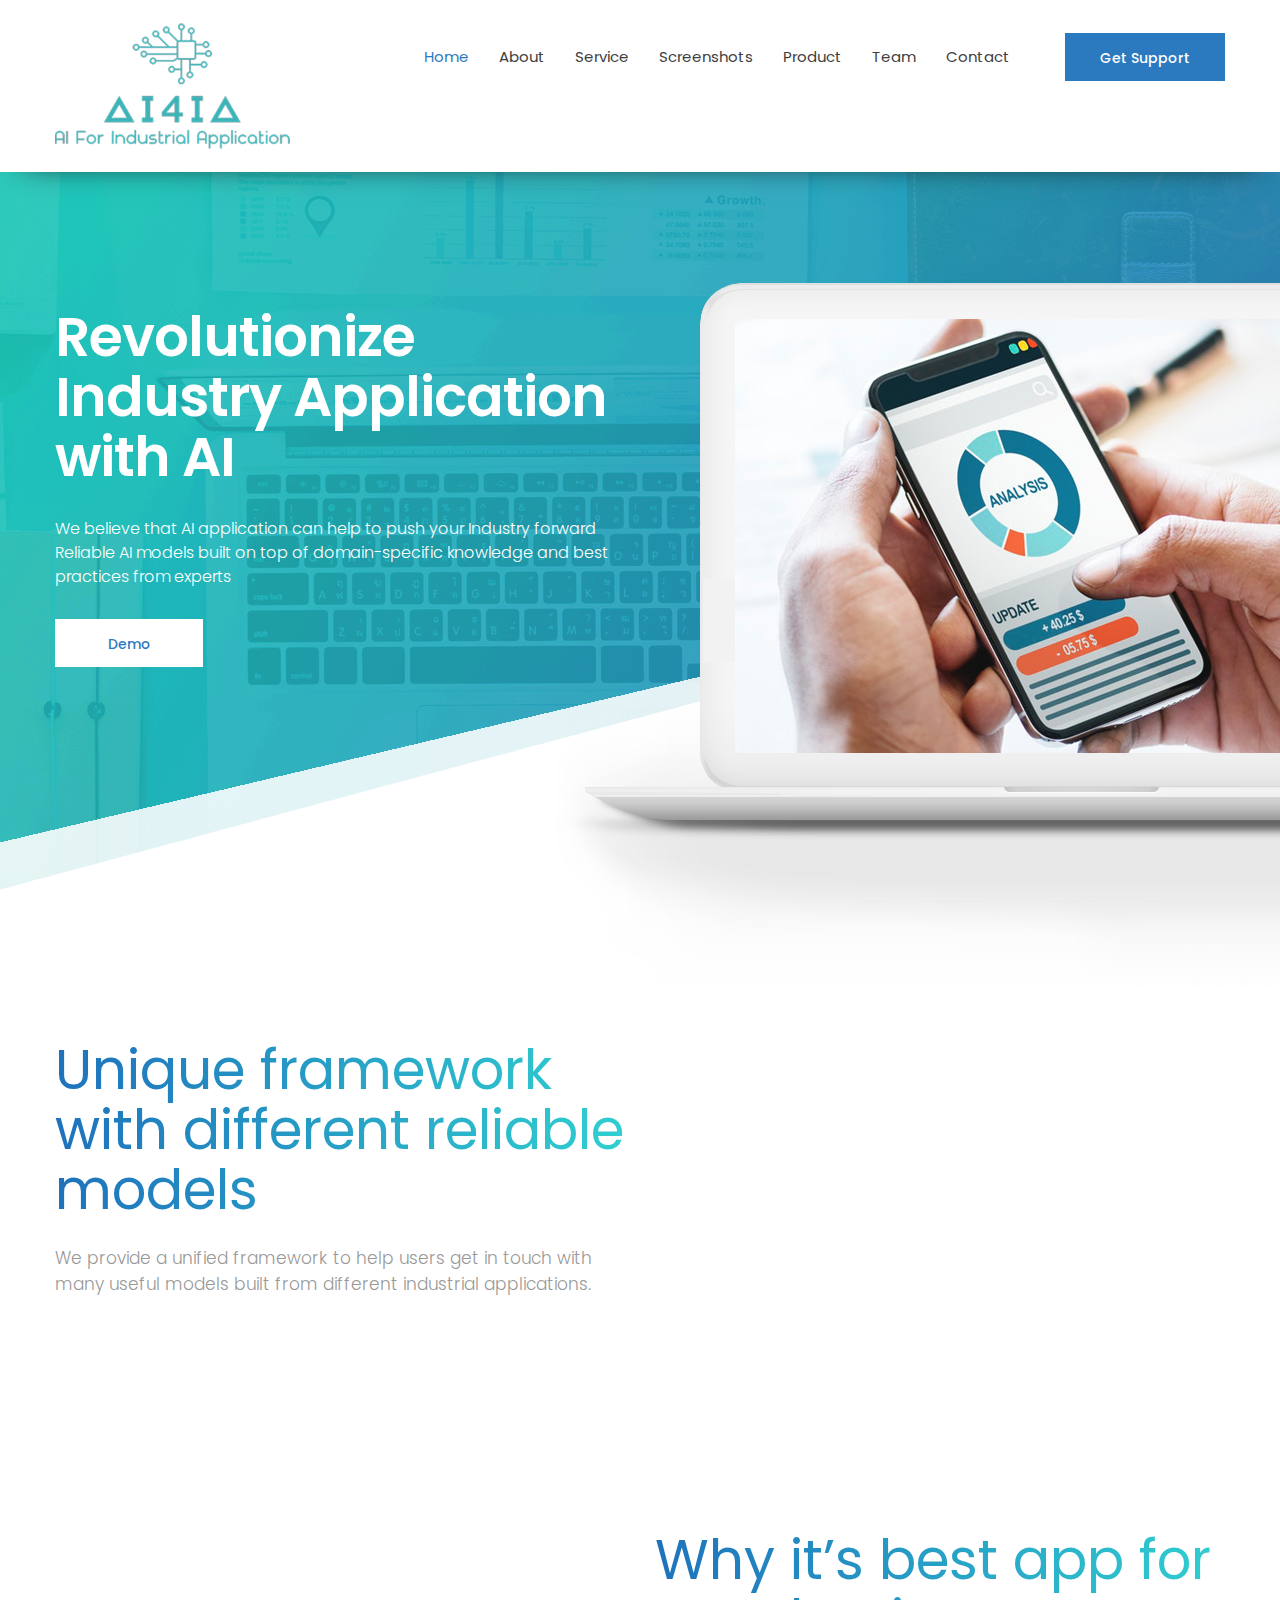
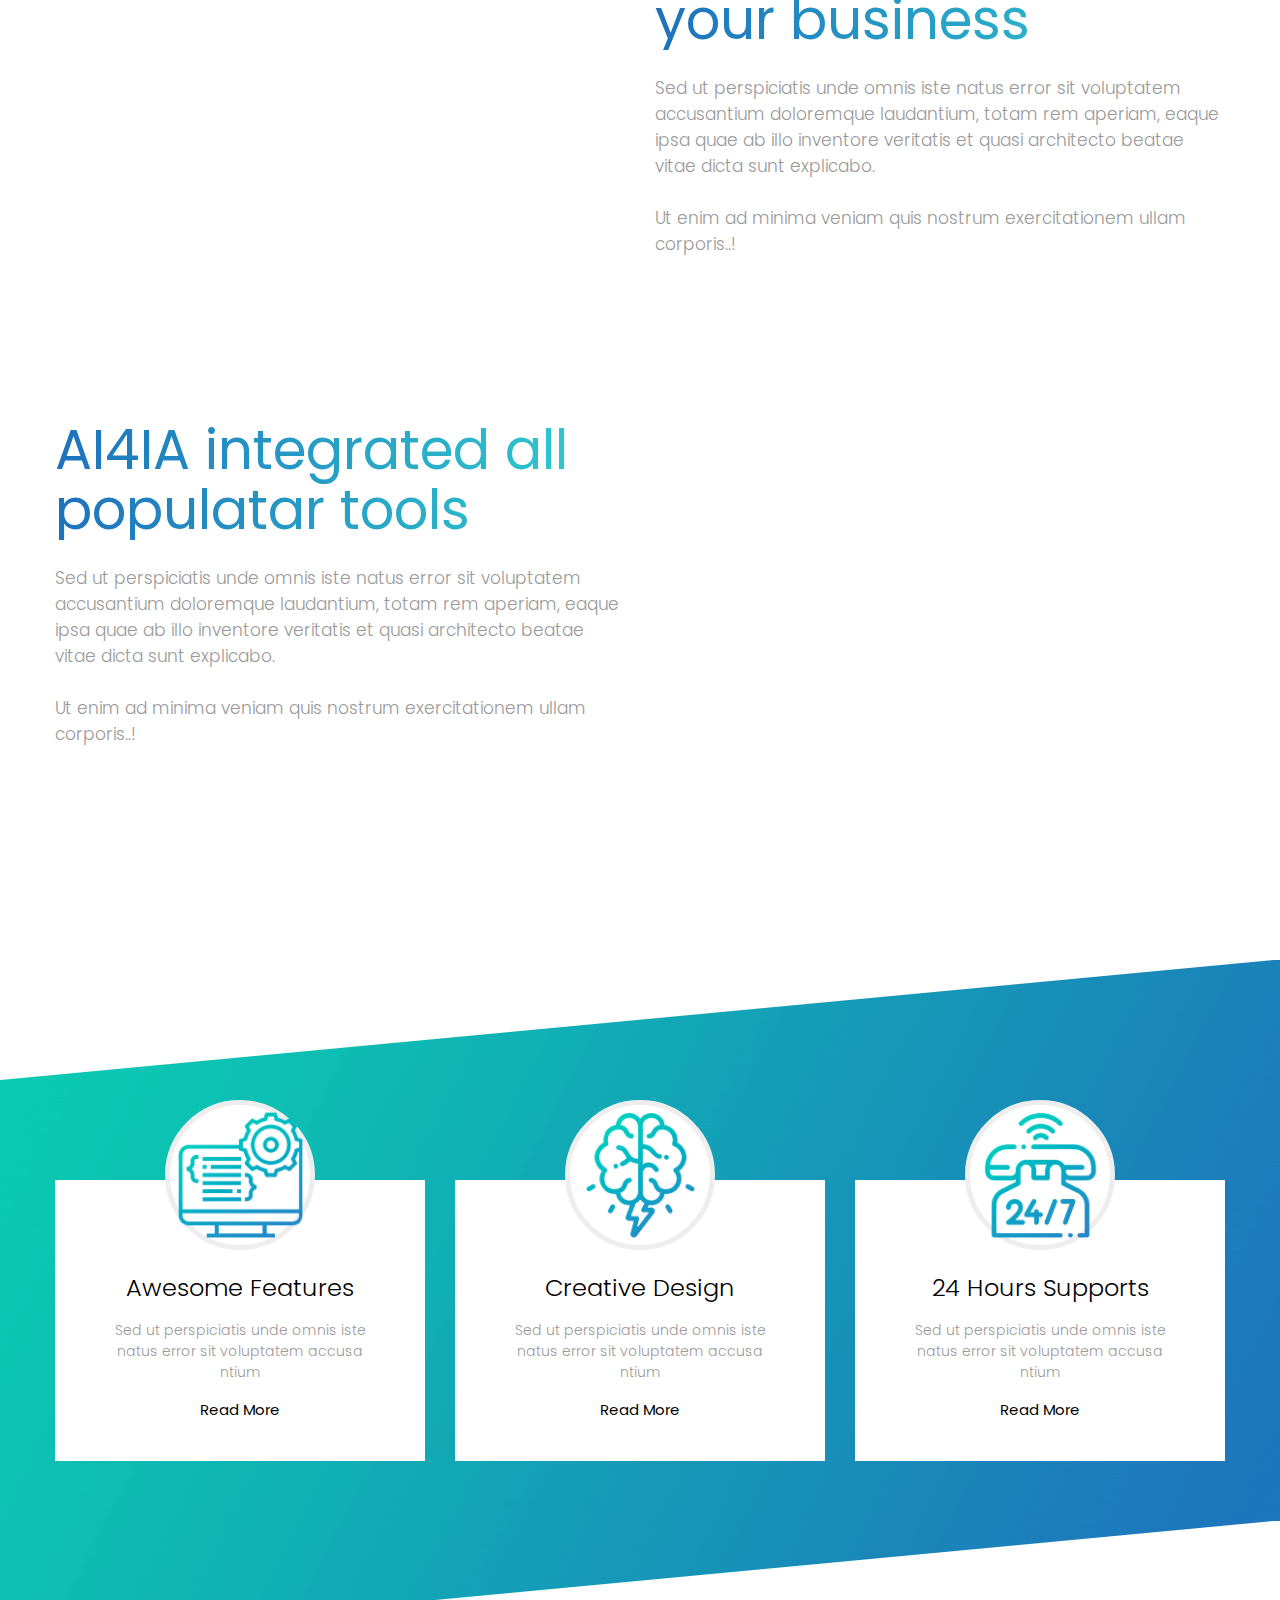
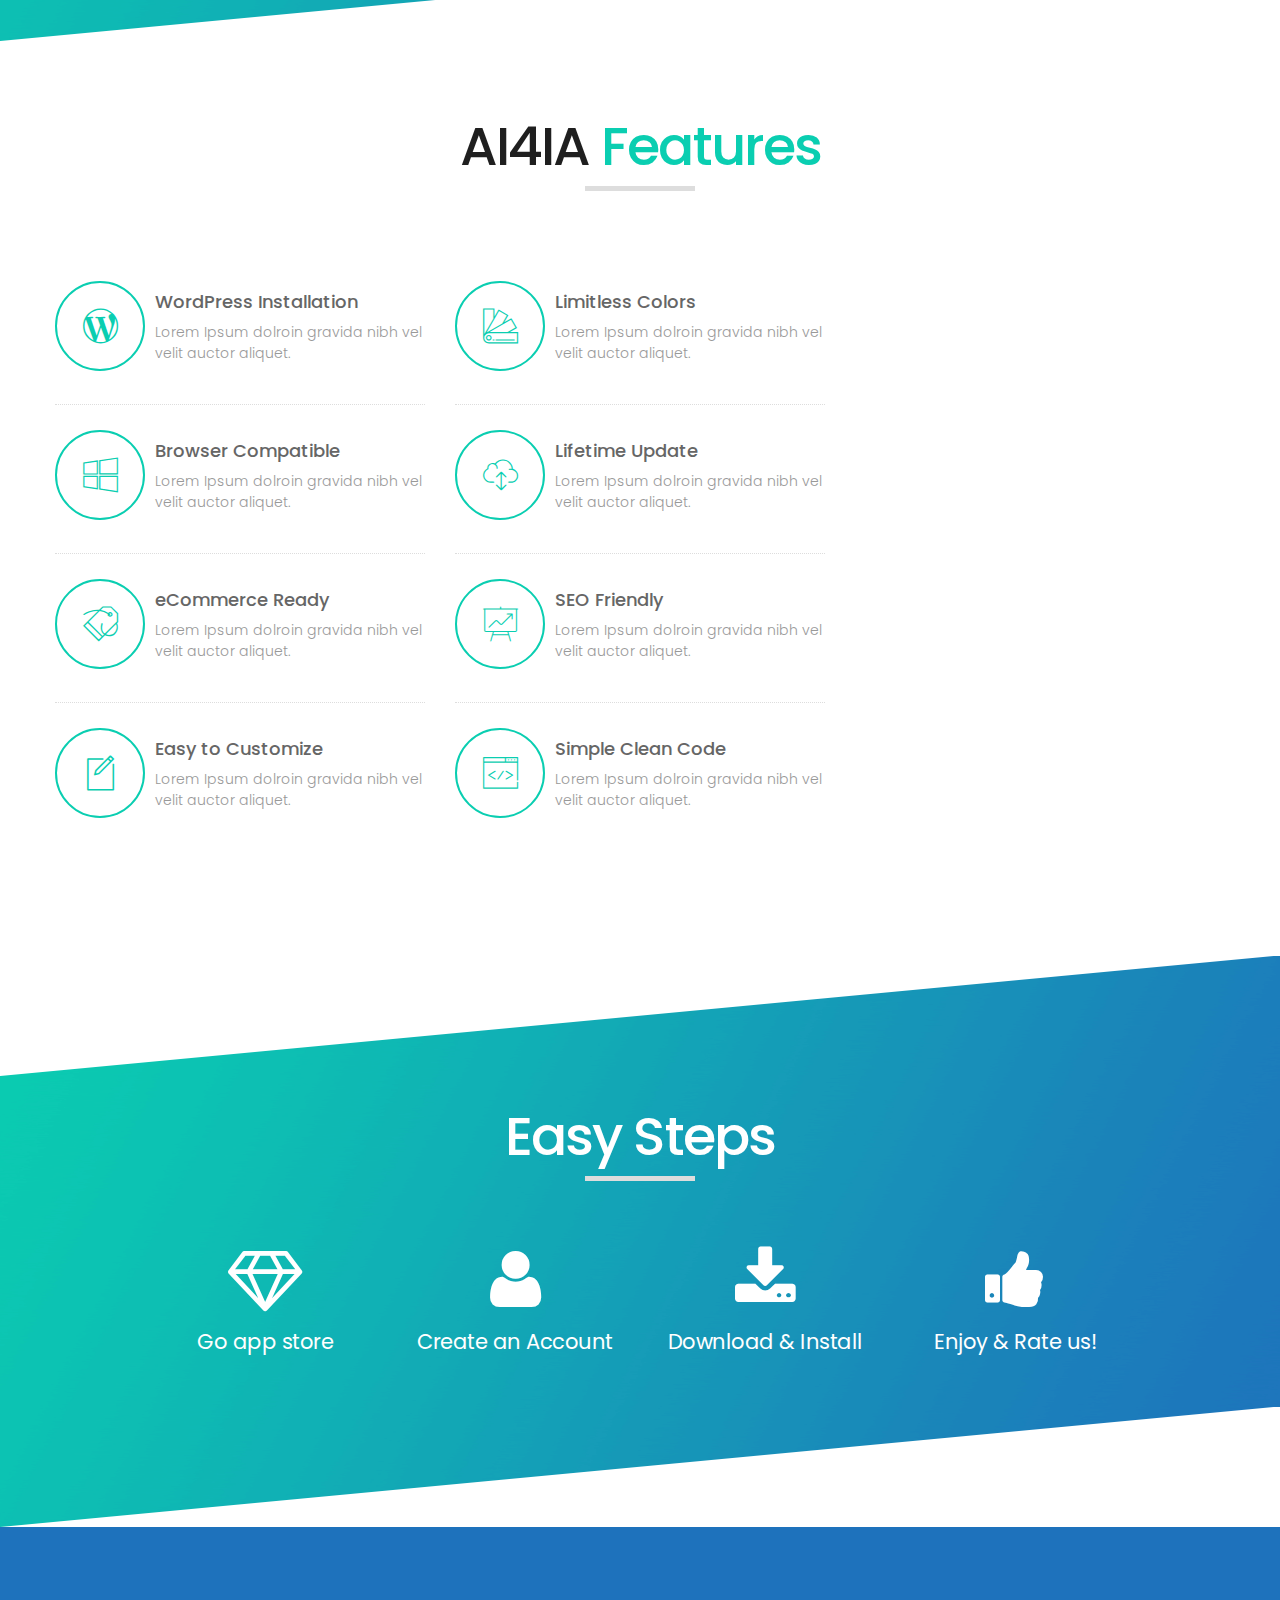
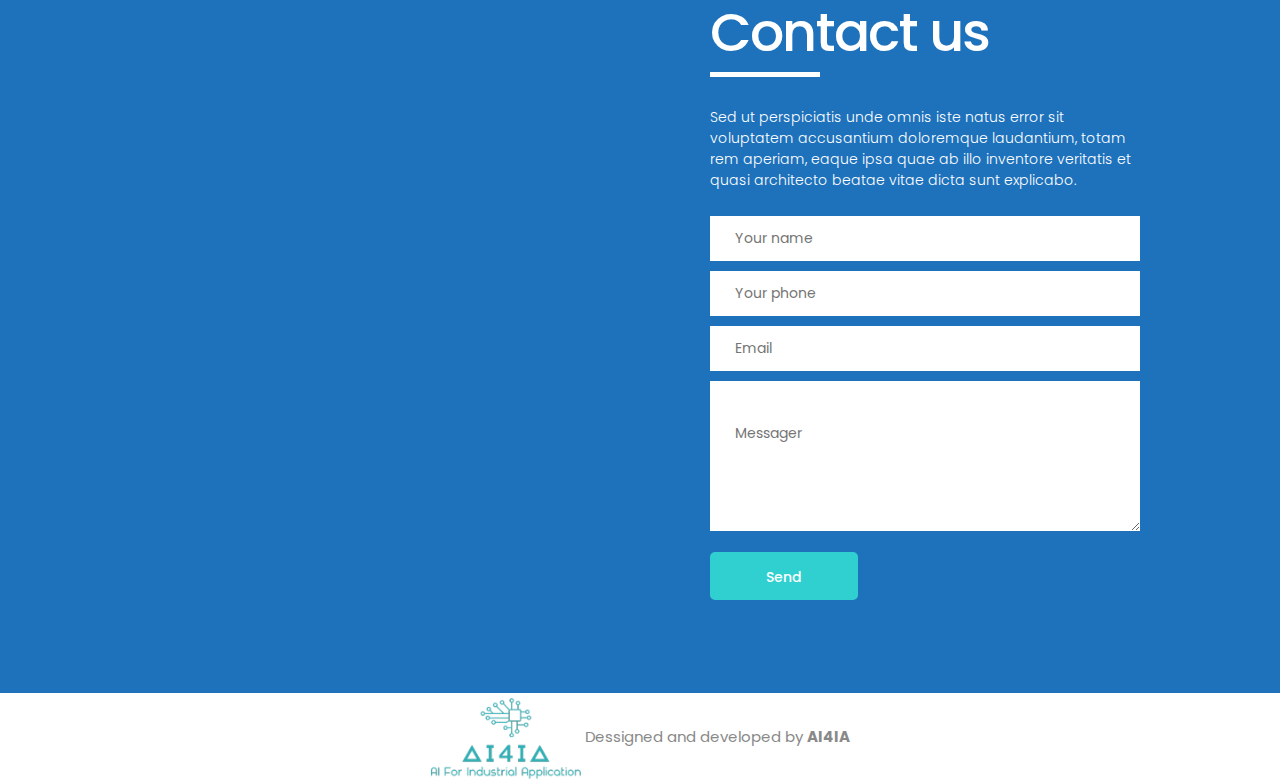
==== index.html @ 9294415c "update" ====
<!DOCTYPE html>
<html lang="en">
   <head>
      <!-- basic -->
      <meta charset="utf-8">
      <meta http-equiv="X-UA-Compatible" content="IE=edge">
      <!-- mobile metas -->
      <meta name="viewport" content="width=device-width, initial-scale=1">
      <meta name="viewport" content="initial-scale=1, maximum-scale=1">
      <!-- site metas -->
      <title>AI4IA - AI For Industrial Application</title>
      <meta name="keywords" content="">
      <meta name="description" content="">
      <meta name="author" content="">
      <!-- site icons -->
      <link rel="icon" href="images/fevicon/fevicon.png" type="image/png" />
      <!-- bootstrap css -->
      <link rel="stylesheet" href="css/bootstrap.min.css" />
      <!-- site css -->
      <link rel="stylesheet" href="css/style.css" />
      <!-- responsive css -->
      <link rel="stylesheet" href="css/responsive.css" />
      <!-- colors css -->
      <link rel="stylesheet" href="css/colors.css" />
      <!-- wow animation css -->
      <link rel="stylesheet" href="css/animate.css" />
      <!--[if lt IE 9]>
      <script src="https://oss.maxcdn.com/libs/html5shiv/3.7.0/html5shiv.js"></script>
      <script src="https://oss.maxcdn.com/libs/respond.js/1.4.2/respond.min.js"></script>
      <![endif]-->
   </head>
   <body id="default_theme" class="home_page1">
      <!-- header -->
      <header class="header header_style1">
         <div class="container">
            <div class="row">
               <div class="col-md-9 col-lg-10">
                  <div class="logo"><a href="index.html"><img src="images/logo.png" alt="#" /></a></div>
                  <div class="main_menu float-right">
                     <div class="menu">
                        <ul class="clearfix">
                           <li class="active"><a href="index.html">Home</a></li>
                           <li><a href="about.html">About</a></li>
                           <li><a href="service.html">Service</a></li>
                           <li><a href="screenshots.html">Screenshots</a></li>
                           <li><a href="pricing.html">Product</a></li>
                           <li><a href="team.html">Team</a></li>
                           <li><a href="contact.html">Contact</a></li>
                        </ul>
                     </div>
                  </div>
               </div>
               <div class="col-md-3 col-lg-2">
                  <div class="right_bt"><a class="bt_main" href="index.html">Get Support</a> </div>
               </div>
            </div>
         </div>
      </header>
      <section id="banner_parallax" class="slide_banner1">
         <div class="container">
            <div class="row">
               <div class="col-md-6">
                  <div class="full">
                     <div class="slide_cont">
                        <h2>Revolutionize Industry Application with AI</h2>
                        <p>We believe that AI application can help to push your Industry forward <br>Reliable AI models built on top of domain-specific knowledge and best practices from experts</p>
                        <div class="full slide_bt"> <a class="white_bt bt_main" href="index.html">Demo</a> </div>
                     </div>
                  </div>
               </div>
               <div class="col-md-6">
                  <div class="full">
                     <div class="slide_pc_img wow fadeInRight" data-wow-delay="1s" data-wow-duration="2s"> <img src="images/pc-banner.png" alt="#" /> </div>
                  </div>
               </div>
            </div>
         </div>
      </section>
      <!-- end header -->
      <!-- section -->
      <section class="layout_padding padding_top_0">
         <div class="container">
            <div class="row margin_bottom_30">
               <!-- featured cont -->
               <div class="col-md-6 cont_theme_blog">
                  <div class="full">
                     <h3>Unique framework with different reliable models</h3>
                     <p>We provide a unified framework to help users get in touch with many useful models built from different industrial applications.</p>
                  </div>
               </div>
               <!-- end featured cont -->
               <!-- featured image -->
               <div class="col-md-6 wow fadeInRight" data-wow-delay="0.5" data-wow-duration="1s">
                  <div class="full">
                     <div class="center"><img src="images/ser1.png" alt="#" /></div>
                  </div>
               </div>
               <!-- end featured image -->
            </div>
            <div class="row margin_bottom_30">
               <!-- featured image -->
               <div class="col-md-6 wow fadeInLeft" data-wow-delay="0.5" data-wow-duration="1s">
                  <div class="full">
                     <div class="center"><img src="images/ser2.png" alt="#" /></div>
                  </div>
               </div>
               <!-- end featured image -->
               <!-- featured cont -->
               <div class="col-md-6 cont_theme_blog">
                  <div class="full">
                     <h3>Why it’s best app for your business</h3>
                     <p>Sed ut perspiciatis unde omnis iste natus error sit voluptatem accusantium doloremque laudantium, totam rem aperiam, eaque ipsa quae ab illo inventore veritatis et quasi architecto beatae vitae dicta sunt explicabo.<br><br>Ut enim ad minima veniam quis nostrum exercitationem ullam corporis..!</p>
                  </div>
               </div>
               <!-- end featured cont -->
            </div>
            <div class="row margin_bottom_30">
               <!-- featured cont -->
               <div class="col-md-6 cont_theme_blog">
                  <div class="full">
                     <h3>AI4IA integrated all populatar tools</h3>
                     <p>Sed ut perspiciatis unde omnis iste natus error sit voluptatem accusantium doloremque laudantium, totam rem aperiam, eaque ipsa quae ab illo inventore veritatis et quasi architecto beatae vitae dicta sunt explicabo.<br><br>Ut enim ad minima veniam quis nostrum exercitationem ullam corporis..!</p>
                  </div>
               </div>
               <!-- end featured cont -->
               <!-- featured image -->
               <div class="col-md-6 wow fadeInRight" data-wow-delay="0.5" data-wow-duration="1s">
                  <div class="full">
                     <div class="center"><img src="images/ser3.png" alt="#" /></div>
                  </div>
               </div>
               <!-- end featured image -->
            </div>
         </div>
      </section>
      <!-- end section -->
      <!-- section -->
      <section class="layout_padding gradiant_bg cross_layout">
         <div class="container">
            <div class="row">
               <div class="col-md-4">
                  <div class="information_blogs">
                     <div class="imf_icon"><img src="images/icon1.png" alt="#" /></div>
                     <div class="imf_head">
                        <h3>Awesome Features</h3>
                     </div>
                     <div class="imf_cont">
                        <p>Sed ut perspiciatis unde omnis iste natus error sit voluptatem accusa ntium</p>
                     </div>
                     <div class="imf_read"><a href="#">Read More</a></div>
                  </div>
               </div>
               <div class="col-md-4">
                  <div class="information_blogs">
                     <div class="imf_icon"><img src="images/icon2.png" alt="#" /></div>
                     <div class="imf_head">
                        <h3>Creative Design</h3>
                     </div>
                     <div class="imf_cont">
                        <p>Sed ut perspiciatis unde omnis iste natus error sit voluptatem accusa ntium</p>
                     </div>
                     <div class="imf_read"><a href="#">Read More</a></div>
                  </div>
               </div>
               <div class="col-md-4">
                  <div class="information_blogs">
                     <div class="imf_icon"><img src="images/icon3.png" alt="#" /></div>
                     <div class="imf_head">
                        <h3>24 Hours Supports</h3>
                     </div>
                     <div class="imf_cont">
                        <p>Sed ut perspiciatis unde omnis iste natus error sit voluptatem accusa ntium</p>
                     </div>
                     <div class="imf_read"><a href="#">Read More</a></div>
                  </div>
               </div>
            </div>
         </div>
      </section>
      <!-- end section -->
      <!-- section -->
      <section class="layout_padding layer_style">
         <div class="container">
            <div class="row">
               <div class="col-sm-12">
                  <div class="full text_align_center">
                     <div class="heading_main center_head_border heading_style_1">
                        <h2>AI4IA <span>Features</span></h2>
                     </div>
                  </div>
               </div>
            </div>
            <div class="row app-features">
               <div class="col-md-4 col-sm-6 col-xs-12">
                  <ul class="features-left">
                     <li>
                        <i class="flaticon-wordpress-logo"></i>
                        <div class="fl-inner">
                           <h4>WordPress Installation</h4>
                           <p>Lorem Ipsum dolroin gravida nibh vel velit auctor aliquet. </p>
                        </div>
                     </li>
                     <li>
                        <i class="flaticon-windows"></i>
                        <div class="fl-inner">
                           <h4>Browser Compatible</h4>
                           <p>Lorem Ipsum dolroin gravida nibh vel velit auctor aliquet. </p>
                        </div>
                     </li>
                     <li>
                        <i class="flaticon-price-tag"></i>
                        <div class="fl-inner">
                           <h4>eCommerce Ready</h4>
                           <p>Lorem Ipsum dolroin gravida nibh vel velit auctor aliquet. </p>
                        </div>
                     </li>
                     <li>
                        <i class="flaticon-new-file"></i>
                        <div class="fl-inner">
                           <h4>Easy to Customize</h4>
                           <p>Lorem Ipsum dolroin gravida nibh vel velit auctor aliquet. </p>
                        </div>
                     </li>
                  </ul>
               </div>
               <div class="col-md-4 col-sm-6 col-xs-12">
                  <ul class="features-right">
                     <li>
                        <i class="flaticon-pantone"></i>
                        <div class="fr-inner">
                           <h4>Limitless Colors</h4>
                           <p>Lorem Ipsum dolroin gravida nibh vel velit auctor aliquet. </p>
                        </div>
                     </li>
                     <li>
                        <i class="flaticon-cloud-computing"></i>
                        <div class="fr-inner">
                           <h4>Lifetime Update</h4>
                           <p>Lorem Ipsum dolroin gravida nibh vel velit auctor aliquet. </p>
                        </div>
                     </li>
                     <li>
                        <i class="flaticon-line-graph"></i>
                        <div class="fr-inner">
                           <h4>SEO Friendly</h4>
                           <p>Lorem Ipsum dolroin gravida nibh vel velit auctor aliquet. </p>
                        </div>
                     </li>
                     <li>
                        <i class="flaticon-coding"></i>
                        <div class="fr-inner">
                           <h4>Simple Clean Code</h4>
                           <p>Lorem Ipsum dolroin gravida nibh vel velit auctor aliquet. </p>
                        </div>
                     </li>
                  </ul>
               </div>
               <div class="col-md-4 wow fadeInRight" data-wow-delay="0.5" data-wow-duration="1s">
                  <div class="full">
                     <div class="center">
                        <img src="images/application_screen.png" alt="#" />
                     </div>
                  </div>
               </div>
            </div>
         </div>
      </section>
      <!-- end section -->
      <!-- section -->
      <section class="layout_padding gradiant_bg cross_layout">
         <div class="container">
            <div class="row">
               <div class="col-sm-12">
                  <div class="full text_align_center white_fonts">
                     <div class="heading_main center_head_border heading_style_1">
                        <h2>Easy <span>Steps</span></h2>
                     </div>
                  </div>
               </div>
            </div>
            <div class="row step_section">
               <div class="offset-xl-1 col-xl-10 col-md-12">
                  <div class="row">
                     <div class="col-lg-3 col-md-6 col-sm-12 col-xs-12">
                        <div class="step_blog arrow_right_step">
                           <div class="step_inner">
                              <i class="fa fa-diamond"></i><br>
                              <p>Go app store</p>
                           </div>
                        </div>
                     </div>
                     <div class="col-lg-3 col-md-6 col-sm-12 col-xs-12">
                        <div class="step_blog">
                           <div class="step_inner">
                              <i class="fa fa-user"></i><br>
                              <p>Create an Account</p>
                           </div>
                        </div>
                     </div>
                     <div class="col-lg-3 col-md-6 col-sm-12 col-xs-12">
                        <div class="step_blog">
                           <div class="step_inner">
                              <i class="fa fa-download"></i><br>
                              <p>Download & Install</p>
                           </div>
                        </div>
                     </div>
                     <div class="col-lg-3 col-md-6 col-sm-12 col-xs-12">
                        <div class="step_blog">
                           <div class="step_inner">
                              <i class="fa fa-thumbs-up"></i><br>
                              <p>Enjoy & Rate us!</p>
                           </div>
                        </div>
                     </div>
                  </div>
               </div>
            </div>
         </div>
      </section>
      <!-- end section -->
      <!-- section -->
<!--
      <section class="layout_padding">
         <div class="container">
            <div class="row">
               <div class="full">
                  <div class="row">
                     <div class="col-sm-12">
                        <div class="full text_align_center">
                           <div class="heading_main center_head_border heading_style_1">
                              <h2>Table price</h2>
                           </div>
                        </div>
                     </div>
                  </div>
               </div>
            </div>
            <div class="row">
               <div class="col-sm-12">
                  <div class="full" style="margin-top:10px;">
                     <div class="row">
                        <div class="col-sm-12 col-md-4">
                           <div class="table_price text_align_center">
                              <div class="table_price_head">
                                 <h5>Basic</h5>
                              </div>
                              <div class="table_price_cont">
                                 <div class="table_price_per">
                                    <p>$29.00<br>
                                       <small>/month</small>
                                    </p>
                                 </div>
                                 <div class="table_price_cont_bottm">
                                    <ul>
                                       <li>100 MB Disk Space</li>
                                       <li>2 Subdomains</li>
                                       <li>5 Email Accounts</li>
                                       <li>Customer Support 24/7</li>
                                    </ul>
                                 </div>
                              </div>
                              <div class="table_price_bottm"> <a class="bt_main" href="index.html">Buy now</a> </div>
                           </div>
                        </div>
                        <div class="col-sm-12 col-md-4">
                           <div class="active_price table_price text_align_center">
                              <div class="table_price_head">
                                 <h5>Standard</h5>
                              </div>
                              <div class="table_price_cont">
                                 <div class="table_price_per">
                                    <p>$39.00<br>
                                       <small>/month</small>
                                    </p>
                                 </div>
                                 <div class="table_price_cont_bottm">
                                    <ul>
                                       <li>100 MB Disk Space</li>
                                       <li>2 Subdomains</li>
                                       <li>5 Email Accounts</li>
                                       <li>Customer Support 24/7</li>
                                    </ul>
                                 </div>
                              </div>
                              <div class="table_price_bottm"> <a class="reverse_bt bt_main" href="index.html">Buy now</a> </div>
                           </div>
                        </div>
                        <div class="col-sm-12 col-md-4">
                           <div class="table_price text_align_center">
                              <div class="table_price_head">
                                 <h5>Profesional</h5>
                              </div>
                              <div class="table_price_cont">
                                 <div class="table_price_per">
                                    <p>$45.00<br>
                                       <small>/month</small>
                                    </p>
                                 </div>
                                 <div class="table_price_cont_bottm">
                                    <ul>
                                       <li>100 MB Disk Space</li>
                                       <li>2 Subdomains</li>
                                       <li>5 Email Accounts</li>
                                       <li>Customer Support 24/7</li>
                                    </ul>
                                 </div>
                              </div>
                              <div class="table_price_bottm"> <a class="bt_main" href="index.html">Buy now</a> </div>
                           </div>
                        </div>
                     </div>
                  </div>
               </div>
            </div>
         </div>
      </section>
-->
      <!-- end section -->
      <!-- section -->
      <section class="contact_section">
         <div class="container-fluid">
            <div class="row">
               <div class="col-xs-12 col-sm-12 col-md-6" style="padding:0;">
                  <div class="full">
                     <div class="contact_form white_heading_border">
                        <div class="map-responsive">
						 <iframe src="https://www.google.com/maps/embed?pb=!1m18!1m12!1m3!1d3918.2665357742208!2d106.7949555139463!3d10.867320815042248!2m3!1f0!2f0!3f0!3m2!1i1024!2i768!4f13.1!3m3!1m2!1s0x3175277b9fa0eca9%3A0xc1b8a23f27d681b2!2sInformation%20Technology%20Park%20-%20VNU-HCM!5e0!3m2!1sen!2s!4v1687660675967!5m2!1sen!2s" width="800" height="600" frameborder="0" style="border:0; width: 100%;" allowfullscreen="" loading="lazy" ></iframe>
					  	</div>
					  </div>
                  </div>
               </div>
               <div class="col-xs-12 col-sm-12 col-md-6" style="padding:0;">
                  <div class="full">
                     <div class="contact_form white_heading_border">
                        <div class="contact_form_inner">
                           <div class="full_heading white_fonts heading_main heading_style_1">
                              <h2>Contact <span>us</span></h2>
                           </div>
                           <p>Sed ut perspiciatis unde omnis iste natus error sit voluptatem accusantium doloremque laudantium, totam rem aperiam, eaque ipsa quae ab illo inventore veritatis et quasi architecto beatae vitae dicta sunt explicabo.</p>
                           <div class="form_contact">
                              <!-- form -->
                              <form action="index.html">
                                 <fieldset>
                                    <div class="field">
                                       <input type="text" name="name" placeholder="Your name" required="">
                                    </div>
                                    <div class="field">
                                       <input type="text" name="name" placeholder="Your phone" required="">
                                    </div>
                                    <div class="field">
                                       <input type="email" name="email" placeholder="Email" required="">
                                    </div>
                                    <div class="field">
                                       <textarea name="messager" placeholder="Messager" required=""></textarea>
                                    </div>
                                    <div class="field">
                                       <button class="field_bt">Send</button>
                                    </div>
                                 </fieldset>
                              </form>
                              <!-- end form -->
                           </div>
                        </div>
                     </div>
                  </div>
               </div>
            </div>
         </div>
      </section>
      <!-- end section -->
      <!-- footer -->
      <footer class="footer_style_2">
<!--
         <div class="footer_top">
            <div class="container">
               <div class="row">
                  <div class="col-xs-12 col-sm-6 col-md-6 col-lg-4 margin_bottom_30">
                     <div class="full width_9" style="margin-bottom:25px;"> <a href="index.html"><img class="img-responsive" width="250" src="images/logo.png" alt="#"></a> </div>
                     <div class="full width_9">
                        <p>Nemo enim ipsam voluptatem quia voluptas sit aspernatur aut odit aut fugit, sed quia consequuntur magni dolores eos qui ratione voluptatem sequi nesciunt.</p>
                     </div>
                     <div class="full width_9">
                        <p>the vero eos et accusamus et iusto odio dignissimos ducimus qui blanditiis praesentium voluptatum deleniti atque corrupti quos dolores et quas molestias excepturi sint occaecati..</p>
                     </div>
                  </div>
                  <div class="col-xs-12 col-sm-6 col-md-6 col-lg-3 margin_bottom_30">
                     <div class="full">
                        <div class="footer_blog_2 width_9">
                           <h3>Twitter Feed</h3>
                           <p><i class="fa fa-twitter"></i> Creative_Talent - 26 mins
                              Te invitamos a seguir la cta. de WEntrepreneur_ ¡Atrévete! #Emprendimiento #PyMES #Economía #Bussines #Negocios https://t.co/Y7tZMmxGHn
                           </p>
                           <p><i class="fa fa-twitter"></i> Creative_Talent - 26 mins
                              Te invitamos a seguir la cta. de WEntrepreneur_ ¡Atrévete! #Emprendimiento #PyMES #Economía #Bussines #Negocios https://t.co/Y7tZMmxGHn
                           </p>
                        </div>
                     </div>
                  </div>
                  <div class="col-xs-12 col-sm-6 col-md-6 col-lg-2 margin_bottom_30">
                     <div class="full">
                        <div class="footer_blog_2">
                           <h3>Social</h3>
                        </div>
                     </div>
                     <div class="full">
                        <ul class="footer-links">
                           <li><a href="#"><i class="fa fa-facebook"></i> 256 Likes</a></li>
                           <li><a href="#"><i class="fa fa-github"></i> 57+ Projects</a></li>
                           <li><a href="#"><i class="fa fa-twitter"></i> 1,258 Followers</a></li>
                           <li><a href="#"><i class="fa fa-pinterest"></i> 2538+ Pins</a></li>
                        </ul>
                     </div>
                  </div>
                  <div class="col-xs-12 col-sm-6 col-md-6 col-lg-3 margin_bottom_30">
                     <div class="full">
                        <div class="footer_blog_2 width_9">
                           <h3>Blog</h3>
                        </div>
                        <div class="blog_post_footer">
                           <div class="blog_post_img"> <img width="80" height="80" src="images/scr1.png" alt="#"> </div>
                           <div class="blog_post_cont">
                              <p class="date">July 22, 2015</p>
                              <p class="post_head">Round and round like a carousel</p>
                           </div>
                        </div>
                        <div class="blog_post_footer">
                           <div class="blog_post_img"> <img width="80" height="80" src="images/scr2.png" alt="#"> </div>
                           <div class="blog_post_cont">
                              <p class="date">July 22, 2015</p>
                              <p class="post_head">Round and round like a carousel</p>
                           </div>
                        </div>
                        <div class="blog_post_footer">
                           <div class="blog_post_img"> <img width="80" height="80" src="images/scr3.png" alt="#"> </div>
                           <div class="blog_post_cont">
                              <p class="date">July 22, 2015</p>
                              <p class="post_head">Round and round like a carousel</p>
                           </div>
                        </div>
                     </div>
                  </div>
               </div>
            </div>
         </div>
-->
         <!-- footer bottom -->
			 
                  <div class="col-xs-12 col-sm-6 col-md-6 col-lg-12 margin_bottom_10" align="center">
			 <img class="img-responsive" width="150" src="images/logo.png" alt="#"> Dessigned and developed by <strong>AI4IA</strong>
				   </div>
         	
      </footer>
      <!-- end footer -->
      <!--=========== js section ===========-->
      <!-- jQuery (necessary for Bootstrap's JavaScript) -->
      <script src="js/jquery.min.js"></script>
      <script src="js/popper.min.js"></script>
      <script src="js/bootstrap.min.js"></script>
      <!-- wow animation -->
      <script src="js/wow.js"></script>
      <!-- custom js -->
      <script src="js/custom.js"></script>
      <!-- google map js -->
<!--      <script src="https://maps.googleapis.com/maps/api/js?key=AIzaSyA8eaHt9Dh5H57Zh0xVTqxVdBFCvFMqFjQ&callback=initMap"></script>-->
      <!-- end google map js -->
   </body>
</html>
---- css/style.css ----
/*------------------------------------------------------------------
        File Name: style.css
        Template Name: auricle
-------------------------------------------------------------------*/


/*------------------------------------------------------------------
        1. import fonts
-------------------------------------------------------------------*/

@import url(https://fonts.googleapis.com/css?family=Source+Sans+Pro:300,400,400i,600,700,900);
@import url('https://fonts.googleapis.com/css?family=Raleway:100,100i,200,200i,300,300i,400,400i,500,500i,600,600i,700,700i,800,800i,900,900i');
@import url('https://fonts.googleapis.com/css?family=Poppins:100,100i,200,200i,300,300i,400,400i,500,500i,600,600i,700,700i,800,800i,900,900i');
@import url(https://fonts.googleapis.com/css?family=Roboto:300,400,400i,500,500i,700,700i);
@import url('https://fonts.googleapis.com/css?family=Quicksand:300,400,500,700');

/*------------------------------------------------------------------
        2. import files
    -------------------------------------------------------------------*/

@import url(animate.css);
@import url(font-awesome.min.css);
@import url(flaticon.css);

/*------------------------------------------------------------------
        3. basic
-------------------------------------------------------------------*/

* {
    margin: 0;
    padding: 0;
    outline: none !important;
    box-sizing: border-box;
    transition: ease all 0.5s;
    -webkit-transition: ease all 0.5s;
    -moz-transition: ease all 0.5s;
    -ms-transition: ease all 0.5s;
    -o-transition: ease all 0.5s;
}


input,button,select,textarea {
	outline: none !important;
}

html,
body {
    color: #898989;
    font-size: 15px;
    font-family: 'Poppins', sans-serif;
    line-height: normal;
    font-weight: 400;
    overflow-x: hidden !important;
}

body {
    overflow: hidden !important;
}

a {
    color: #1f1f1f;
    text-decoration: none !important;
    outline: none !important;
    -webkit-transition: all .3s ease-in-out;
    -moz-transition: all .3s ease-in-out;
    -ms-transition: all .3s ease-in-out;
    -o-transition: all .3s ease-in-out;
    transition: all .3s ease-in-out;
}

h1,
h2,
h3,
h4,
h5,
h6 {
    letter-spacing: 0;
    font-weight: normal;
    position: relative;
    padding: 0;
    font-weight: normal;
    line-height: normal;
    color: #1f1f1f;
    margin: 0
}

h6 {
    font-size: 14px;
    margin-bottom: 10px;
}

h1 {
    font-size: 24px
}

.small_heading.main-heading h2 {
    font-size: 21px;
}

.small_heading.main-heading::after {
    top: 18px;
}

.small_heading.main-heading {
    margin-bottom: 20px;
    width: 100%;
}

h3 {
    font-size: 18px
}

h4 {
    font-size: 16px
}

h5 {
    font-size: 14px
}

h1 a,
h2 a,
h3 a,
h4 a,
h5 a,
h6 a {
    color: #212121;
    text-decoration: none!important;
    opacity: 1
}

ol,
ul {
    list-style: none;
    margin: 0;
}

a {
    color: #000;
    text-decoration: none;
    outline: none;
}

a,
.btn {
    text-decoration: none !important;
    outline: none !important;
    -webkit-transition: all .3s ease-in-out;
    -moz-transition: all .3s ease-in-out;
    -ms-transition: all .3s ease-in-out;
    -o-transition: all .3s ease-in-out;
    transition: all .3s ease-in-out;
}

.btn-custom {
    margin-top: 20px;
    background-color: transparent;
    border: 2px solid #ddd;
    padding: 12px 40px;
    font-size: 16px;
}

.button_section {
    float: left;
    width: 100%;
}

.right_bt {
    float: right;
}

a.btn,
button.btn {
    min-width: 170px;
    height: 50px;
    border-radius: 100px;
    padding: 0;
    text-align: center;
    line-height: 52px;
    font-size: 14px;
    font-weight: 400;
    text-transform: uppercase;
    margin-top: 10px;
    color: #fff;
    border: solid transform 1px;
}

a.btn:hover,
button.btn:hover,
a.btn:focus,
button.btn:focus {
    background: #252525;
    color: #fff;
}

button {
	transition: ease all 0.5s;
	cursor: pointer;
}

.bt_main {

    color: #fff;
    font-size: 14px;
    min-width: 148px;
    float: left;
    text-align: center;
    height: 48px;
    line-height: 50px;
    font-weight: 500;
    border: none;
    padding: 0 35px;
    transition: ease all 0.5s;

}

.bt_main:hover,
.bt_main:focus {
    color: #fff;
}

.reverse_bt.bt_main {
    color: #fff;
}

.white_bt.bt_main {
    background: #fff;
}

.white_bt.bt_main:hover,
.white_bt.bt_main:focus {
    color: #fff;
}

.field button {
    background: #30CFD0;
    color: #fff;
    font-size: 14px;
    width: auto;
    float: left;
    text-align: center;
    height: 48px;
    border-radius: 5px;
    line-height: 50px;
    font-weight: 500;
    border: none;
    margin-top: 15px;
    transition: ease all 0.5s;
    cursor: pointer;
    min-width: 148px;
}

.field button:hover, .field button:focus {
    background: #ffffff;
    color: #1e72bc;
}

.border_circle_bt {
    border-radius: 50px;
}

.padding-bottom_0 {
    padding-bottom: 0 !important;
}

.padding-top_0 {
    padding-top: 0 !important;
}

.padding-bottom_1 {
    padding-bottom: 10px !important;
}

.padding-bottom_2 {
    padding-bottom: 20px !important;
}

.padding-bottom_3 {
    padding-bottom: 30px !important;
}

.padding-bottom_4 {
    padding-bottom: 40px !important;
}

.padding-bottom_5 {
    padding-bottom: 50px !important;
}

.color_black p,
.color_black p.large,
.color_black ul,
.color_black ul li {
    color: #000;
}

.black_color {
    color: #000 !important;
}

.extra_light_font {
    font-weight: 300 !important;
}

.light_font {
    font-weight: 300 !important;
}

.normal_font {
    font-weight: 400 !important;
}

.semi_bold_font {
    font-weight: 600 !important;
}

.bold_font {
    font-weight: 700 !important;
}

.extra_bold_font {
    font-weight: 900 !important;
}

.lead {
    font-size: 18px;
    line-height: 30px;
    color: #767676;
    margin: 0;
    padding: 0;
}

blockquote {
    margin: 20px 0 20px;
    padding: 30px;
}

.margin_0 {
    margin: 0 !important;
}

.padding_0 {
    padding: 0 !important;
}


h2 {
    font-size: 54px;
    font-weight: 500;
    letter-spacing: -2px;
    position: relative;
    margin-bottom: 25px;
    line-height: 50px;
    position: relative;
}

h3 {
    font-size: 24px;
    color: #000;
    line-height: normal;
    font-weight: 700;
    text-transform: uppercase;
}

h4 {
    font-size: 18px;
    color: #000;
    line-height: 21px;
    font-weight: 600;
    text-transform: uppercase;
    margin: 30px 0 20px 0;
}

h5 {
    font-size: 15px;
    font-weight: 700;
    text-transform: uppercase;
    margin: 0;
    line-height: normal;
    color: #000;
}

p {
    color: #999;
    font-size: 14px;
    line-height: 21px;
    font-weight: 300;
}

p.large {
    color: #707070;
    font-size: 16px;
    font-weight: 400;
}

p.large_2 {
    font-weight: 500;
    font-size: 14px;
    color: #000;
}

.img-responsive {
    max-width: 100%;
}

button,
input,
select,
textarea,
option {
    font-family: 'Poppins', sans-serif;
}

a#submit {
    z-index: 1;
}

a:hover,
a:focus {
    color: #000;
    text-decoration: none;
}

.span1,
.span2,
.span3,
.span4,
.span5,
.span6,
.span7,
.span8,
.span9,
.span10 {
    padding: 0 15px;
    float: left;
    min-height: 25px;
}

.border_radius_0 {
    border-radius: 0 !important;
}

.span1 {
    width: 10%;
}

.span2 {
    width: 20%;
}

.span3 {
    width: 30%;
}

.span4 {
    width: 40%;
}

.span5 {
    width: 50%;
}

.span6 {
    width: 60%;
}

.span7 {
    width: 70%;
}

.span8 {
    width: 80%;
}

.span9 {
    width: 90%;
}

.span10 {
    width: 100%;
}

.container {
    width: 1200px;
    max-width: 1200px;
}

.layout_padding {
    padding-top: 80px;
    padding-bottom: 100px;
}

.layout_padding_2 {
    padding-top: 100px;
    padding-bottom: 80px;
}

.full {
    width: 100%;
    float: left;
    margin: 0;
    padding: 0;
}

.vertical-center {
    display: flex;
    align-items: center;
    height: 100%;
    width: 100%;
}

.right_side {
    float: right;
}

.text_align_right {
    text-align: right;
}

.left_side {
    float: left;
}

.text_align_left {
    text-align: left;
}

.text_align_center {
    text-align: center;
}

.center {
    width: 100%;
    display: flex;
    justify-content: center;
}

.border_dotted_circle {
    border: dotted #e1e1e1 3px;
    width: 170px;
    height: 170px;
    border-radius: 100%;
    display: flex;
    justify-content: center;
    align-items: center;
    position: relative;
    z-index: 1;
}

.border_dotted_circle:hover,
.border_dotted_circle:focus {
    border: dotted #e1e1e1 3px;
    animation-name: rotate;
    animation-duration: 2s;
    animation-iteration-count: infinite;
    animation-timing-function: linear;
    -webkit-animation-name: rotate;
    -webkit-animation-duration: 2s;
    -webkit-animation-iteration-count: infinite;
    -webkit-animation-timing-function: linear;
    -moz-animation-name: rotate;
    -moz-animation-duration: 2s;
    -moz-animation-iteration-count: infinite;
    -moz-animation-timing-function: linear;
    -ms-animation-name: rotate;
    -ms-animation-duration: 5s;
    -ms-animation-iteration-count: infinite;
    -ms-animation-timing-function: linear;
    -o-animation-name: rotate;
    -o-animation-duration: 2s;
    -o-animation-iteration-count: infinite;
    -o-animation-timing-function: linear;
}

@-webkit-keyframes rotate {
    from {
        -webkit-transform: rotate(0deg);
        -moz-transform: rotate(0deg);
        -ms-transform: rotate(0deg);
        -o-transform: rotate(0deg);
        transform: rotate(0deg);
    }
    to {
        -webkit-transform: rotate(360deg);
        -moz-transform: rotate(360deg);
        -ms-transform: rotate(360deg);
        -o-transform: rotate(360deg);
        transform: rotate(360deg);
    }
}

@-moz-keyframes rotate {
    from {
        -moz-transform: rotate(0deg);
    }
    to {
        -moz-transform: rotate(360deg);
    }
}

.white_fonts p,
.white_fonts h1,
.white_fonts h2,
.white_fonts h3,
.white_fonts h4,
.white_fonts h5,
.white_fonts h6,
.white_fonts ul,
.white_fonts ul li,
.white_fonts ul li a,
.white_fonts ul i,
.white_fonts .post_info i,
.white_fonts div,
.white_fonts a.read_more,
.white_fonts h2 span {
    color: #fff !important;
}

.light_gray_fonts p,
.light_gray_fonts h1,
.light_gray_fonts h2,
.light_gray_fonts h3,
.light_gray_fonts h4,
.light_gray_fonts h5,
.light_gray_fonts h6,
.light_gray_fonts ul,
.light_gray_fonts ul li,
.light_gray_fonts ul li a,
.light_gray_fonts ul i,
.light_gray_fonts .post_info i,
.light_gray_fonts div,
.light_gray_fonts a.read_more {
    color: #898989 !important;
}

.parallax_bg {
    background-repeat: no-repeat;
    background-position: center center;
    background-size: cover;
    background-attachment: fixed;
}

.dark_gray {
    background-color: #252525;
    min-height: 400px;
}

.list_style_1 {
    font-size: 14px;
    font-weight: 500;
    margin: 20px 0 15px;
}

.list_style_1 i {
    float: left;
    margin: 3px 16px 0 0;
}

.light_silver {
    background: #f4f6fe;
}

.light_silver_2 {
    background: #f8f8f8;
}

hr.dottad_border {
    border-top: dotted 3px;
    margin: 80px 0;
}

.padding_right_left_15 {
    padding-left: 15px;
    padding-right: 15px;
}

.padding_right_left_25 {
    padding-left: 25px;
    padding-right: 25px;
}

.padding_top_80 {
    padding-top: 80px;
}

.padding_bottom_80 {
    padding-bottom: 80px;
}

.padding_bottom_0 {
    padding-bottom: 0;
}

.padding_inner {
    padding-top: 75px;
    padding-bottom: 75px;
}

.theme_color_bg h2::after {
    background: #fff;
}

.layout_pur_minus {
    margin-bottom: -190px;
    position: relative;
    z-index: 1;
}

.haf_full_section {
    position: relative;
}

.haf_full_section.right_full::after {
    content: "";
    display: block;
    width: 50%;
    background-color: #333;
    height: 100%;
    position: absolute;
    top: 0;
    right: 0;
    background-repeat: no-repeat;
    background-size: cover;
}

.haf_full_section.left_full::before {
    content: "";
    display: block;
    width: 50%;
    background-color: #333;
    height: 100%;
    position: absolute;
    top: 0;
    left: 0;
    background-repeat: no-repeat;
    background-size: cover;
}

.gray1 {
    background: #464646;
}

.gray2 {
    background-color: #555555;
}

.overlap_top_img_main {
    margin: -70px 0 0 0;
}

.center_padding {
    padding: 150px 0 120px;
}

.border_0 {
    border-width: 0 !important;
}

.oswald_fonts h1,
.oswald_fonts h2,
.oswald_fonts h3,
.oswald_fonts h4,
.oswald_fonts h5,
.oswald_fonts h6 {
    font-family: 'Oswald', sans-serif;
}

.small_radius {
    border-radius: 5px;
}

section .small_head h2 {
    font-size: 30px;
}

.margin_top_0 {
    margin-top: 0 !important;
}

.montserrat_fonts li,
.montserrat_fonts a,
.montserrat_fonts ul {
    font-family: 'Montserrat', sans-serif;
    font-weight: 400;
}

.margin_top_30 {
    margin-top: 30px; 
}

.margin_bottom_30 {
    margin-bottom: 30px; 
}

.padding_top_0 {
    padding-top: 0 !important;
}

/*------------------------------------------------------------------
        4. loader
-------------------------------------------------------------------*/


/* Preloader */

#preloader {
    position: fixed;
    top: 0;
    left: 0;
    background-color: #fff;
    z-index: 999;
    display: flex;
    justify-content: center;
    align-items: center;
    width: 100%;
    height: 100%;
}

#status {
    background: url('../images/loaders/loading.gif');
    width: 220px;
    height: 220px;
    background-size: cover;
    background-position: center center;
    background-repeat: no-repeat;
}


/*------------------------------------------------------------------
        5. header
-------------------------------------------------------------------*/

.header_information {
    float: left;
    width: 100%;
    border-bottom: solid #eee 1px;
    padding-bottom: 10px;
}

.header_fixed {
    position: fixed;
    top: 0;
    left: 0;
    width: 100%;
}

.header_top {
    background: #f6f6f6;
    min-height: 45px;
    padding-bottom: 10px;
}

.heading_main h2 span {
    color: #0aceb1;
}

.header_bg_transparent {
    background: rgba(37, 37, 37, 0.2);
}

.left_head {
    float: left;
}

.left_head ul {
    margin: 12px 0 11px;
}

div.left_head ul li {
    display: inline;
    margin-right: 30px;
    font-size: 14px;
    color: #3f504d;
}

div.left_head ul li i {
    font-size: 16px;
    margin-right: 5px;
    color: #1e72bc;
}

.right_head {
    float: right;
}

.right_head .social_icon_part {
    float: left;

}

.right_head .button_section {
    float: right;
    width: auto;
}

/**-- logo --**/

.header {
    padding: 10px 0;
    position: relative;
    z-index: 1;
    width: 100%;
    background: #fff;
    box-shadow: 0 15px 30px -25px #000;
}

.logo {
    margin: 13px 0 13px;
    float: left;
}


/**-- menu --**/

.menu {
    width: 100%;
    margin: -1px 0 0;
}

.main_menu {
    margin: 21px 0 0;
}

.menu-container {
    margin: 0 auto;
    background: #e9e9e9;
}

.menu a.logo {
    display: inline-block;
    padding: 1.5em 3em;
    width: 19%;
    float: left;
}

.menu img {
    max-width: 100%;
}

.menu-mobile {
    display: none;
    padding: 20px;
}

.menu-mobile::after {
    content: "\f0c9";
    font-family: "fontawesome";
    position: relative;
    left: -2px;
    top: 2px;
}

.menu-dropdown-icon::before {
    content: "\f078";
    font-family: "fontawesome";
    display: none;
    cursor: pointer;
    float: right;
    padding: 16px 15px 16px;
    background: transparent;
    color: #333;
    border-left: solid #ddd 2px;
    font-size: 11px;
}

.menu > ul {
    margin: 0;
    width: 100%;
    list-style: none;
}

.menu > ul:before,
.menu > ul:after {
    content: "";
    display: table;
}

.menu > ul:after {
    clear: both;
}

.menu > ul > li {
    float: left;
    padding: 0;
    margin: 0;
}

.menu > ul > li a {
    padding: 15px 15px;
    display: block;
    color: #333;
    font-size: 15px;
}

.menu > ul > li:hover > a,
.menu > ul > li:focus > a,
.menu > ul > li.active > a {
    color: #1e72bc;
}

.menu > ul > li > ul {
    display: none;
    width: 100%;
    background-color: #fff;
    position: absolute;
    z-index: 99;
    left: 0;
    margin: 0;
    list-style: none;
    box-sizing: border-box;
    box-shadow: 0 15px 40px -20px #000;
    padding: 0;
    background-image: url('../images/landing_page/bg2.png');
    background-size: cover;
    background-position: right bottom;
    min-height: 420px;
    border-top: solid #1e72bc 5px;
}

.menu > ul > li > ul:before,
.menu > ul > li > ul:after {
    content: "";
    display: table;
}

.menu > ul > li > ul:after {
    clear: both;
}

.menu > ul > li > ul > li {
    margin: 0;
    list-style: none;
    width: 25%;
    background: none;
    float: left;
    padding: 15px 20px 0 20px;
    min-height: auto;
}

.menu > ul > li > ul > li:nth-child(4) {
    border-right: none;
}

.menu > ul > li > ul > li a {
    color: #222;
    padding: 0;
    width: 100%;
    display: block;
}

.menu > ul > li > ul > li a:hover {
    color: #1e72bc;
}

.menu > ul > li > ul > li >ul {
    display: block;
    padding: 0;
    margin: 0;
    list-style: none;
    box-sizing: border-box;
}

.menu > ul > li > ul > li > ul:before,
.menu > ul > li > ul > li > ul:after {
    content: "";
    display: table;
}

.menu > ul > li > ul > li > ul:after {
    clear: both;
}

.menu > ul > li > ul > li > ul > li {
    float: left;
    width: 100%;
    padding: 10px;
}

.menu > ul > li > ul > li > ul >li a {
    border: 0;
    font-size: 13px;
    font-weight: 400;
}

.menu > ul > li > ul.normal-sub {
    width: 300px;
    left: auto;
    padding: 15px 10px;
    min-height: auto;
    background-image: none;
}

.menu > ul > li > ul.normal-sub > li {
    width: 100%;
    padding: 10px 15px;
    min-height: auto;
}

.menu > ul > li > ul.normal-sub >li a {
    border: 0;
    font-size: 13px;
    font-weight: 400;
}

.right_bt {
    float: right;
    margin-top: 23px;
}

/** social icon **/

.social_icons {
    float: right;
    margin: 9px 0 0px;
}

section .social_icons {
    width: 100%;
}

.social_icons li {
    display: inline;
    font-size: 15px;
    margin-left: 15px;
}

.social_icons li {
    display: inline;
    font-size: 14px;
    margin-left: 15px;
}

.social_icons li a {
    color: #222;
    font-size: 18px;
}

.social_icons li a:hover,
.social_icons li a:focus {
   color: #0aceb1;
}

.logo img {
    width: 235px;
    margin: 0;
}


/*------------------------------------------------------------------
        6. main banner
-------------------------------------------------------------------*/

.slide_cont {
    float: left;
    width: 100%;
    margin-top: 85px;
}

.slide_cont h2 {
    color: #fff;
    font-size: 55px;
    font-weight: 600;
    line-height: 60px;
    margin: 0;
    letter-spacing: -1px;
    margin-bottom: 30px;
}

#banner_parallax p, 
#banner_slide p {
    color: #fff;
    font-weight: 300;
    margin-top: 10px;
    position: relative;
    left: 0;
    margin-bottom: 20px;
    font-size: 16px;
    line-height: 24px;
}

.slide_banner1 {
    background-image: url('../images/slide1.png');
    min-height: 450px;
    position: relative;
    background-repeat: no-repeat;
    background-size: auto;
    background-position: bottom center;
}

.slide_pc_img {
    position: relative;
    z-index: 1;
    margin-bottom: -130px;
}

.slide_pc_img img {
    margin-top: 110px;
    float: left;
    margin-right: 0;
    position: relative;
    right: 150px;
    margin-bottom: 0;
}

#banner_slide .cont_banner_center {
    position: absolute;
    top: 0;
    width: 50%;
    height: 100%;
    display: flex;
    justify-content: center;
    align-items: center;
}

#banner_slide {
    position: relative;
}

#banner_slide img {
    width: 100%;
}

.home_page1 .slide_cont {
    margin-top: 135px;
}

.home_page1 #banner_slide {
    margin-bottom: -145px;
}

.slide_cont .bt_main {
    margin-top: 10px;
}

/**-- slide style 2 **/


/*------------------------------------------------------------------
        7. section
-------------------------------------------------------------------*/


/**-- main heading --**/

.heading_main {
    width: 100%;
    margin: 0 0 65px;
    letter-spacing: 0;
}

.full_heading {
    width: 100%;
    margin: 0;
}

.heading_style_1 h2::after {
    width: 110px;
    height: 5px;
    background: #ddd;
    content: "";
    display: block;
    margin: 15px 0 30px;
}

.white_heading_border h2::after {
    background: #fff !important;
}

.center_head_border h2:after,
.center_head_border:after {
    margin-left: auto !important;
    margin-right: auto !important;
}

.color_heading h4 {
    color: #1e72bc;
}

.double_line_heading h2 {
    line-height: 45px;
}

h3.heading_2 {
    font-size: 42px;
    text-transform: none;
    font-weight: 500;
    color: #32414d;
    letter-spacing: -0.5px;
    line-height: 42px;
    margin-bottom: 20px;
}

.feature_information p {
    font-size: 16px;
    line-height: 21px;
}

/**-- contant section --**/

.theme_bg {
    background-image: url('../images/bg_layout.png');
    background-size: cover;
    min-height: 650px;
    background-position: center;
}

.layout_screen {
    left: -150px;
    position: relative;
}

.cross_layout {
    position: relative;
}

.feature_box {
    min-height: 315px;
    padding: 45px 0 30px;
    margin-bottom: 30px;
    box-shadow: 0 20px 35px -20px rgba(0, 0, 0, 0.2);
}

.app-features li {

    padding-left: 100px;
    position: relative;
    margin: 25px 0 0;
    float: left;
    border-bottom: dotted 1px #ddd;
    padding-bottom: 25px;

}

.app-features li > i {
    position: absolute;
    left: 0;
    width: 90px;
    height: 90px;
    display: flex;
    justify-content: center;
    align-items: center;
    border-radius: 100px;
    background: #fff;
    font-size: 35px;
    font-weight: 500;
    transition: ease all 0.5s;
    top: 0;
    border: solid #0aceb1 2px;
    color: #0aceb1;
}

.app-features ul li:last-child {
    border-bottom: none;
}

.app-features li:hover > i,
.app-features li:focus > i {
    background: #1e72bc;
    border-color: #1e72bc;
    color: #fff;
}

.app-features h4 {
    text-transform: none;
    font-weight: 500;
    color: #666;
    margin-top: 10px;
    margin-bottom: 10px;
}

.gradiant_bg {
    background: url('../images/bg_gradinat.png');
    min-height: 420px;
    background-position: center center;
    background-size: cover;
}

.cross_layout {
    position: relative;
    overflow: hidden;
}

section.cross_layout {
    padding-top: 155px;
    padding-bottom: 140px;
}

.cross_layout::before {
    content: "";
    width: 100%;
    height: 120px;
    background: url('../images/top_layer.png');
    display: block;
    position: absolute;
    top: 0;
    background-size: 100% 100%;
}

.cross_layout::after {
    content: "";
    width: 100%;
    height: 120px;
    background: url('../images/bottom_layer.png');
    display: block;
    position: absolute;
    bottom: 0;
    background-size: 100% 100%;
}

.cont_theme_blog h3 {
    text-transform: uppercase;
    background: linear-gradient(to right, #1e72bc 0%, #30CFD0 100%);
    background: -webkit-linear-gradient(to right, #1e72bc 0%, #30CFD0 100%);
    background: -moz-linear-gradient(to right, #1e72bc 0%, #30CFD0 100%);
    background: -ms-linear-gradient(to right, #1e72bc 0%, #30CFD0 100%);
    background: -o-linear-gradient(to right, #1e72bc 0%, #30CFD0 100%);
    -webkit-background-clip: text;
    -webkit-text-fill-color: transparent;
    text-transform: none;
    font-size: 55px;
    line-height: 60px;
    font-weight: 400;
    margin-top: 50px;
    margin-bottom: 20px;
}

.cont_theme_blog p {
    font-size: 17px;
    line-height: normal;
    margin-top: 25px;
}

/*------------------------------------------------------------------
        8. price table
-------------------------------------------------------------------*/

.table_price {
    float: left;
    width: 100%;
    background: #fff;
    padding: 0 0 40px 0;
    box-shadow: 0 0 1px 0 rgba(0, 0, 0, 0.3);
    border: solid #fff 15px;
}

.table_price_head {
    background: #30CFD0;
    min-height: 80px;
}

.active_price .table_price_head {
    background: #1e72bc;
}

.table_price_head h5 {
    font-weight: 600;
    font-size: 21px;
    line-height: 80px;
    color: #fff;
}

.table_price_per {
    min-height: 122px;
    padding: 47px 0 0;
}

.table_price_per p {
    font-size: 45px;
    color: #1e72bc;
    font-weight: 600;
}

.table_price_per p small {
    font-size: 16px;
}

.table_price_cont_bottm {
    padding: 0 45px;
}

.table_price_cont_bottm ul {
    border-top: solid #ebebeb 2px;
    float: left;
    width: 100%;
    padding: 25px 0;
}

.table_price_cont_bottm ul li {
    float: left;
    width: 100%;
    font-size: 16px;
    color: #333;
    line-height: normal;
    margin: 6px 0;
}

.table_price_bottm {
    float: left;
    width: 100%;
    justify-content: center;
    display: flex;
}


/*------------------------------------------------------------------
        9. team section
-------------------------------------------------------------------*/

.team_imform p {
    margin: 0;
    text-align: center;
    color: #000;
    font-weight: 400;
}

.team_imform p.team_mem_name {
    color: #1e72bc;
    font-weight: 500;
    font-size: 18px;
    margin-bottom: 5px;
}

.team_imform {
    margin: 30px 0;
}


/*------------------------------------------------------------------
        10. blog section
-------------------------------------------------------------------*/

.blog_section {
    background: #fff;
    box-shadow: 0 20px 35px -25px rgba(0, 0, 0, 0.4);
    margin-top: 10px;
}

.white_bg .blog_section {
    padding: 15px 0;
}

.blog_feature_cantant {
    padding: 30px 25px 20px;
}

.blog_feature_cantant .blog_head {
    font-size: 18px;
    color: #000;
    font-weight: 400;
}

.post_info {
    color: #000;
    font-size: 14px;
    margin-bottom: 10px;
    width: 100%;
}

.post_info ul li {
    display: inline;
    margin-right: 10px;
    color: #555;
    font-size: 14px;
}

.blog_feature_cantant p {
    color: #555555;
}

.post_info ul li i {
    color: #1e72bc;
}


/*------------------------------------------------------------------
        11. contact section
-------------------------------------------------------------------*/

.contact_section {
    background-position: right bottom;
    background-repeat: no-repeat;
    background-color: #1e72bc;
}

.contact_form {
    min-height: 725px;
    padding: 80px 70px;
    background-size: cover;
}

.contact_form.contact_inform {
    min-height: auto;
    float: left;
    width: 100%;
}

.contact_form_inner {
    max-width: 430px;
}

.contact_form p {
    color: #fff;
}

.contact_form.contact_inform p.inform_label {
    color: #898989;
    text-transform: uppercase;
    font-weight: normal;
    margin: 0;
}

.contact_form.contact_inform p.inform_cont {
    font-size: 18px;
    color: #000;
}

.contact_form_layout .contact_form {
    padding: 0;
    margin-top: 10px;
}

.contact_form_layout .field input {
    border: solid #e1e1e1 1px;
    height: 45px;
}

.contact_form_layout .field textarea {
    border: solid #e1e1e1 1px;
    height: 160px;
    padding: 15px 30px;
}

.contact_form_layout .contact_form {
    min-height: auto;
}

.golde_yellow_theme .dark_footer .footer_bottom div.center ul li {
    margin: 0 10px;
}



/**-- map --**/

#map {
    height: 100%;
    min-height: 790px;
}


/**-- form --**/

.field input {
    width: 100%;
    margin-top: 10px;
    border: none;
    min-height: 45px;
    padding: 0 25px;
    line-height: 45px;
    font-size: 14px;
}

.field textarea {
    width: 100%;
    margin-top: 10px;
    border: none;
    font-size: 14px;
    min-height: 100px;
    padding: 30px 25px;
    line-height: 45px;
}


/*------------------------------------------------------------------
        12. footer
-------------------------------------------------------------------*/

footer {
    padding: 5px 0 0;
}

.footer_logo {
    text-align: center;
    margin-bottom: 10px;
}

.footer_top {
    padding-bottom: 10px;
}

.footer_blog {
    display: flex;
}

.footer_icon {
    margin-right: 15px;
}

.footer_cont h4 {
    font-size: 18px;
    color: #000;
    font-weight: 400;
    text-transform: none;
    margin: 0 0 7px 0;
}

.footer_blog_2 h3 {
    font-weight: 500;
    font-size: 24px;
    text-transform: none;
    margin: 0 0 25px 0;
    line-height: 30px;
}

.footer_cont p {
    color: #555555;
    line-height: 20px;
    font-size: 14px;
}

.footer_bottom {
    min-height: 50px;
    text-align: center;
    line-height: 50px;
    background: #1e72bc;
}

.footer_bottom p {
    margin: 0;
    line-height: 50px;
    color: #fff;
    text-align: center !important;
    padding: 0;
}

.footer_bottom p strong {
    color: #fff;
    font-weight: 500;
}

.footer-links {
    list-style: none;
    padding: 0;
}

.footer-links li {
    margin-bottom: 20px;
    display: block;
    width: 100%;
    border-bottom: 1px dashed rgba(0, 0, 0, 0.3);
    padding-bottom: 20px;
}

.footer-links li:last-child {
    border-bottom: none;
}

.footer-links a {
    color: #999;
}

.footer-links a:hover, .footer a:hover {
    color: #1e72bc !important;
}

.footer-links a i {
    font-size: 20px;
    position: relative;
    top: 1px;
    margin-right: 15px;
}

.blog_post_footer {
    display: flex;
    margin-bottom: 15px;
}

.blog_post_footer .blog_post_img {
    margin-right: 20px;
}

.blog_post_cont {
    padding: 8px 0;
}

.date {
    font-size: 12px;
    color: #999;
    margin: 0;
    font-weight: 500;
}

.post_head {
    color: #333;
    font-size: 14px;
    line-height: 16px;
    font-weight: 400;
    margin-top: 5px;
    margin-bottom: 0;
}



/**== dark footer ==**/

.dark_footer {
    background: #1f222a;
}

.dark_footer h3 {
    color: #fff !important;
}

.dark_footer .post_head {
    color: #fff !important;
}

.dark_footer .footer_bottom strong {
    color: #fff !important;
}

.dark_footer .footer_bottom {
    border-color: rgba(255, 255, 255, 0.10);
}


/*------------------------------------------------------------------
	13. brand logo 
-------------------------------------------------------------------*/

.brand_logo_section {
    padding-top: 50px;
    padding-bottom: 50px;
}

.brand_logo_section li {
    width: 16.66%;
    float: left;
    text-align: center;
    align-items: center;
    display: flex;
    min-height: 100px;
    justify-content: center;
}

.brand_logo_section img {
    width: auto;
}


/*------------------------------------------------------------------
	14. portfolio 
-------------------------------------------------------------------*/

.portfolia_blog_style1 {
    position: relative;
}

.portfolia_img img {
    width: 100%;
}

.portfolia_blog_style1 .portfolia_cont {
    position: absolute;
    top: 0;
    width: 100%;
    text-align: center;
    height: 100%;
    display: flex;
    justify-content: center;
    align-items: center;
    background-color: rgba(0, 0, 0, .7);
    transform: scale(0);
    transition: ease all 0.3s;
    opacity: 0;
    overflow: hidden;
}

.portfolia_blog_style1:hover .portfolia_cont,
.portfolia_blog_style1:focus .portfolia_cont {
    transform: scale(1);
    opacity: 1;
}

.portfolia_cont p {
    color: #fff;
    font-size: 16px;
    padding: 0 45px;
    line-height: normal;
}

/** pagination **/

.pagination_section {
    display: flex;
    justify-content: center;
    margin-top: 5px;
}

ul.pagination .page-item a {
    height: 40px;
    font-size: 12px;
    text-transform: uppercase;
    font-weight: 500;
    line-height: 40px;
    padding: 0;
    min-width: 40px;
    text-align: center;
    color: #898989;
}

ul.pagination li.page-item:first-child .page-link,
ul.pagination li.page-item:last-child .page-link {
    border-radius: 0;
    padding: 0 20px;
    background: #f8f8f8;
}

ul.pagination li.page-item.active .page-link {
    background: #ffb125;
    color: #fff;
    border-color: #ffb125;
}


/** imformation blog **/


.imf_icon img {
    width: 125px;
}

.imf_icon {
    width: 150px;
    height: 150px;
    text-align: center;
    display: flex;
    justify-content: center;
    align-items: center;
    border-radius: 100%;
    border: solid #eee 5px;
    margin: -120px auto 20px;
    padding: 25px;
    background: #fff;
}

.information_blogs {
    background: #fff;
    padding: 40px 40px;
    text-align: center;
    margin-top: 65px;
    margin-bottom: 40px;
}

.information_blogs h3 {
    font-size: 24px;
    font-weight: 300;
    text-transform: none;
    margin-bottom: 15px;
}

.inner_page_banner + .layout_padding {
    padding-top: 0 !important;
}

/**-- step section --**/


.step_inner {
    width: 100%;
    position: relative;
}

.step_inner p {
    font-size: 21px;
    margin: 20px 0 0 0;
    font-weight: 400;
    position: relative;
    color: #fff;
    letter-spacing: -0.5px;
    text-align: center;
}

.step_inner i {
    font-size: 65px;
    margin-bottom: 0;
    color: #fff;
    position: relative;
    top: 0;
    left: 0;
    width: 100%;
    height: 100%;
    line-height: normal;
    text-align: center;
}

.step_blog {
    margin-bottom: 35px;
}

.scren {
    float: left;
    width: 25%;
}
---- css/responsive.css ----
/*------------------------------------------------------------------
        File Name: responsive.css
        Template Name: auricle
-------------------------------------------------------------------*/

@media (min-width: 1200px) and (max-width: 1390px) {

/** ecommere style 2 **/

.header_style_ecomm2 .header_top .float-left, .header_style_ecomm2 .header_top .float-right {
    width: 100%;
}
.header_style_ecomm2 .header_top .float-left ul, .header_style_ecomm2 .header_top .float-right ul {
    display: flex;
    justify-content: center;
    margin: 4px 0;
}
.header_style_ecomm2 .header_top li {
    font-size: 13px;
}

.header_style_ecomm2 .main_menu div.menu ul li a {
    font-size: 12px;
    padding: 15px 8px;
}

.right_cart_section ul li {
    margin-right: 20px;
}

.right_cart_section ul li i {
    margin-right: 5px;
    margin-top: 0px;
    float: left;
    color: #000;
    font-size: 21px;
}

.search_style_2 .top_search_bar button.submit_search {
    width: 110px;
}

}

@media (min-width: 992px) and (max-width: 1199px) {
    .body {
        overflow-x: hidden;
    }
    .container {
        width: 100%;
        max-width: 990px;
    }
    .slide_cont h2 {
        font-size: 45px;
        line-height: 60px;
    }
    .cont_theme_blog h3 {
       font-size: 42px;
       line-height: 60px;
       font-weight: 600;
    }
    .home_page1 .slide_cont {
        margin-top: 145px;
    }
    .layout_screen {
        left: 0;
        width: 140%;
    }
    .padding_inner {
        padding-top: 0;
        padding-bottom: 0;
    }
    .layout_pur_minus {
        margin-bottom: 0;
    }
    .layout_padding {
        margin: 0 !important;
    }
    .bt_main {
       height: 48px;
       padding: 0 25px; 
    }
    .team_member_img img {
        width: 100%;
    }
    .footer_icon img {
        width: 50px;
    }
    /** side bar **/
    .toggle_side_bar {
        display: block;
    }
    .sidenav {
        height: 100%;
        width: 0;
    }
    .sidebar_page {
        margin-left: 0;
    }
    .sidenav .closebtn {
        display: block;
    }
    /** home pages **/
    .header .social_icons {
        border-top: none;
        padding-top: 0;
    }
    .target_section {
        padding: 50px;
        margin-top: 20px;
        margin-bottom: 45px;
    }
    .slide_banner4 h2 strong {
        font-size: 62px;
        top: 10px;
    }
    .service_blog1 {
        padding: 50px 10px;
        margin: 15px 0;
    }
    .contact_form {
        padding: 55px 15px;
    }
    .blog_section.style_2 .blog_head {
        font-size: 20px;
        line-height: 28px;
    }
    .header.header_style4.header_left_side .main_menu {
        float: right !important;
    }
    .header_bottom .main_menu {
        padding: 1px;
    }
    .header_style5 div.menu > ul > li > a {
        padding: 10px 18px;
    }
    .header_information .right_head {
        display: none;
    }
    .logo img {
        width: 190px;
        margin: 0;
    }
    .service_info_sec {
        margin-top: 40px;
        position: relative;
        margin-bottom: -30px;
    }
    section .small_head h2 {
        font-size: 25px;
    }
    .bt_main {
        font-size: 13px;
    }
    .service_blog2 {
        padding: 35px 0;
        margin: 15px 0;
    }
    .slide_banner10 .slider_information ul li {
        width: 100%;
    }
    .play_pause_control ul {
        padding-left: 30px;
    }
    .play_pause_bt ul {
        display: flex;
    }
    .audio_and_video_version .span2 {
        width: 33.33%;
    }
    .slide_banner12 {
        background-size: cover;
    }
    section.slide_banner12 .slide_cont {
        margin-top: 120px;
    }
    .slide_banner12 .slide_cont h3 {
        font-size: 65px;
    }
    .team_blog_style_cheif .team_member_img img {
        width: auto;
    }
    .team_blog_style_cheif .owl-nav .owl-prev {
        left: 0;
    }
    .team_blog_style_cheif .owl-nav .owl-next {
        right: 0;
    }
    .slide_banner15#banner_parallax h2 {
        font-size: 42px;
        line-height: 40px;
    }
    .home_page15 section.layout_padding_2.horizontal_cross_layout {
        margin-bottom: 0;
    }
    .slide_banner16 .slide_cont h2 {
        font-size: 40px;
    }
    .slide_cont {
        margin-top: 200px;
    }
    .slide_banner16 {
        min-height: 720px;
        max-height: inherit;
    }
    .header.header_style17 .header_top.top_imform {
        display: none;
    }
    .home_page17 .heading_style_3 h2 {
        font-size: 30px;
    }
    .dentist_imfor_ser .cont_list p {
        display: none;
    }
    .dentis_team_blog .team_member_img img {
        width: auto;
    }
    .inform_dentist_botm p {
        text-align: center;
    }
    .slide_bottom_icon li {
        margin: 0 5px 10px;
    }
    .doctor_ser h3 {
        font-size: 15px;
    }
    .sidebar_menu {
        float: right;
        padding: 14px 0 0;
    }
	.header_style_ecomm2 .header_top .float-left,.header_style_ecomm2 .header_top .float-right {
        width: 100%;
    }
	.header_style_ecomm2 .header_top .float-left ul, .header_style_ecomm2 .header_top .float-right ul {
        display: flex;
        justify-content: center;
        margin: 3px 0;
    }
	.header_style_ecomm2 .header_top li {
        font-size: 12px;
    }
    .search_style_2 {
        float: left;
        width: 100%;
        margin: 20px 0;
    }
    .right_cart_section {
        display: none;
    }
    .header_style_ecomm2 .main_menu div.menu ul li a {
        font-weight: 600;
        text-transform: uppercase;
        font-size: 11px;
        padding: 15px 2px;
    }
    .header_style_ecomm2 .sidebar_menu a {
        background: #2ea6ff;
        width: 36px;
        float: right;
        height: 36px;
        border-radius: 0;
        text-align: center;
        padding: 5px 4px;
        margin: 12px 0 0;
    }
    .blue_layer_image2 h2,
    .blue_layer_image h2 {
        font-size: 30px;
        line-height: 55px;
        letter-spacing: -1px;
        margin-top: 25px;
    }
    .newslatterform form {
        width: 100%;
    }
    .header_style_ecomr3 .menu {
        width: auto;
        margin: 8px 0;
        float: left;
    }
    .header.header_style_ecomr3 .menu > ul > li > a {
        padding: 7px 24px;
    }
    .header.header_style_ecomr3 .header_top.top_imform {
        display: none;
    }
    .light_red .header.header_style_ecomr3 .menu > ul > li > a {
        color: #222;
    }
    .home_page24 .with_search_bar .menu {
        width: auto;
        margin: 9px 9px 0;
        float: left;
    }
    .skyblue .portfolio img {
        width: auto;
    }
    .effect_2 {
        margin-bottom: 30px;
    }
    .brand_logo_section li {
        width: 33.33%;
    }
    .header_funky_style a.menu-mobile {
        margin: 10px;
    }
    .infor_head li {
        margin: 8px 10px;
    }
    .slide_banner25 .slide_cont h2 {
        font-size: 45px;
    }
    .bottom_service_temp_inner {
        margin-top: 50px;
    }
    .slide_banner25 .inner_slide {
        float: right;
        margin: 60px 0 0;
    }
    .bottom_service_temp_inner h4 {
        font-size: 16px;
    }
    .header.header_funky_style .menu > ul > li > a {
        font-size: 14px;
        padding: 7px 20px;
    }
    .header_style26 .menu {
        width: auto;
        margin: 8px 0 0;
        float: left;
    }
    .inform_ser_blogs_3 ul li {
        width: 50%;
    }
	.header_style_ecomm .menu > ul > li > a {
        font-size: 11px;
        padding: 17px 9px;
        font-weight: 600;
    }
	.top_search_bar .field input {
        font-size: 12px;
    }
	
	/** home page 13 **/
	
	.header.header_style13 .menu > ul > li > a {
       font-size: 13px;
       padding-left: 12px;
       padding-right: 12px;
    }
	
	.logo.desk_logo {
       margin: 10px 15px;
    }
}

@media (min-width: 768px) and (max-width: 991px) {
    .container {
        max-width: 750px;
        width: 100%:
    }
    .slide_cont h2 {
        font-size: 35px;
        line-height: 40px;
    }
    .home_page1 .slide_cont {
        margin-top: 158px;
    }
    .layout_padding {
        padding: 80px 0 75px;
    }
    .layout_screen {
        left: -90px;
        position: relative;
        width: 180%;
    }
    .padding_inner {
        padding-top: 0;
        padding-bottom: 0;
    }
    .layout_pur_minus {
        margin-bottom: 0;
    }
    .layout_padding {
        padding: 80px 0 75px;
        margin: 0 !important;
    }
    .table_price_per p {
        font-size: 40px;
        font-weight: 300;
    }
    .team_member_img img {
        width: 100%;
    }
    /**** home page 2 add custom with arrange ****/
    .margin_bottom_30 {
        margin-bottom: 30px;
    }
    .team_blog {
        margin-bottom: 30px;
    }
    .target_section .feature_icon {
        margin-top: 25px;
    }
    .header .social_icons {
        width: 100%;
        justify-content: center;
        display: flex;
        border-top: solid rgba(255, 255, 255, .1) 1px;
        padding-top: 15px;
    }
    /** side bar **/
    .toggle_side_bar {
        display: block;
    }
    .sidenav {
        height: 100%;
        width: 0;
    }
    .sidebar_page {
        margin-left: 0;
    }
    .sidenav .closebtn {
        display: block;
    }
    /** home pages **/
    .header .social_icons {
        border-top: none;
        padding-top: 0;
    }
    .target_section {
        padding: 50px;
        margin-top: 20px;
        margin-bottom: 45px;
    }
    .slide_banner4 h2 strong {
        font-size: 62px;
        top: 10px;
    }
    .service_blog1 {
        padding: 50px 10px;
        margin: 15px 0;
    }
    .contact_form {
        padding: 55px 15px;
    }
    .blog_section.style_2 .blog_head {
        font-size: 20px;
        line-height: 28px;
    }
    .header.header_style4.header_left_side .main_menu {
        float: right !important;
    }
    .header_bottom .main_menu {
        padding: 1px;
    }
    .header_style5 div.menu > ul > li > a {
        padding: 10px 18px;
    }
    .header_information .right_head {
        display: none;
    }
    .service_info_sec {
        margin-top: 40px;
        position: relative;
        margin-bottom: -30px;
    }
    section .small_head h2 {
        font-size: 25px;
    }
    .bt_main {
        font-size: 13px;
    }
    .service_blog2 {
        padding: 35px 0;
        margin: 15px 0;
    }
    .slide_banner10 .slider_information ul li {
        width: 100%;
    }
    .play_pause_control ul {
        padding-left: 30px;
    }
    .play_pause_bt ul {
        display: flex;
    }
    .audio_and_video_version .span2 {
        width: 33.33%;
    }
    .slide_banner12 {
        background-size: cover;
    }
    section.slide_banner12 .slide_cont {
        margin-top: 120px;
    }
    .slide_banner12 .slide_cont h3 {
        font-size: 65px;
    }
    .team_blog_style_cheif .team_member_img img {
        width: auto;
    }
    .team_blog_style_cheif .owl-nav .owl-prev {
        left: 0;
    }
    .team_blog_style_cheif .owl-nav .owl-next {
        right: 0;
    }
    .slide_banner15#banner_parallax h2 {
        font-size: 42px;
        line-height: 40px;
    }
    .home_page15 section.layout_padding_2.horizontal_cross_layout {
        margin-bottom: 0;
    }
    .slide_banner16 .slide_cont h2 {
        font-size: 40px;
    }
    .slide_cont {
        margin-top: 100px;
    }
    .slide_banner16 {
        min-height: 720px;
        max-height: inherit;
    }
    .header.header_style17 .header_top.top_imform {
        display: none;
    }
    .home_page17 .heading_style_3 h2 {
        font-size: 30px;
    }
    .dentist_imfor_ser .cont_list p {
        display: none;
    }
    .dentis_team_blog .team_member_img img {
        width: auto;
    }
    .inform_dentist_botm p {
        text-align: center;
    }
    .slide_bottom_icon li {
        margin: 0 5px 10px;
    }
    .doctor_ser h3 {
        font-size: 15px;
    }
    .sidebar_menu {
        float: right;
        padding: 14px 0 0;
    }
    .header.header_style_ecomm2 .header_top {
        display: none;
    }
    .search_style_2 {
        float: left;
        width: 100%;
        margin: 20px 0;
    }
	.right_cart_section {
        position: absolute;
        top: -152px; 
    }  
    .header_bottom_thirth {
        display: none;
    }
    .header_style_ecomm2 .sidebar_menu a {
        background: #0163d2;
        width: 36px;
        float: right;
        height: 36px;
        border-radius: 0;
        text-align: center;
        padding: 5px 4px;
        margin: 12px 0 0;
    }
    .blue_layer_image2 h2,
    .blue_layer_image h2 {
        font-size: 30px;
        line-height: 55px;
        letter-spacing: -1px;
        margin-top: 25px;
    }
    .newslatterform form {
        width: 100%;
    }
    .header_style_ecomr3 .menu {
        width: auto;
        margin: 8px 0;
        float: left;
    }
    .header.header_style_ecomr3 .menu > ul > li > a {
        padding: 7px 24px;
    }
    .header.header_style_ecomr3 .header_top.top_imform {
        display: none;
    }
    .light_red .header.header_style_ecomr3 .menu > ul > li > a {
        color: #222;
    }
    .home_page24 .with_search_bar .menu {
        width: auto;
        margin: 9px 9px 0;
        float: left;
    }
    .skyblue .portfolio img {
        width: auto;
    }
    .effect_2 {
        margin-bottom: 30px;
    }
    .brand_logo_section li {
        width: 33.33%;
    }
    .header_funky_style a.menu-mobile {
        margin: 10px;
    }
    .infor_head li {
        margin: 8px 10px;
    }
    .slide_banner25 .slide_cont h2 {
        font-size: 45px;
    }
    .bottom_service_temp_inner {
        margin-top: 50px;
    }
    .slide_banner25 .inner_slide {
        float: right;
        margin: 60px 0 0;
    }
    .bottom_service_temp_inner h4 {
        font-size: 16px;
    }
    .header.header_funky_style .menu > ul > li > a {
        font-size: 14px;
        padding: 7px 20px;
    }
    .header_style26 .menu {
        width: auto;
        margin: 8px 0 0;
        float: left;
    }
    .inform_ser_blogs_3 ul li {
        width: 50%;
    }
    /* responsive menu */
    .header_style26 .menu > ul > li > a {
        padding: 7px 25px;
    }
    .cake_club .menu-mobile::after {
        top: 4px;
    }
    .cake_club .menu > ul > li a {
        font-size: 13px;
        margin: 0;
    }
    .menu-dropdown-icon::before {
        padding: 13px 15px 13px;
    }
    .header.header_style14 .header_top {
        display: none;
    }
    .header_style14 .logo {
        top: 0;
    }
    .header_style14 .logo img {
        height: 85px;
    }
    .header.header_style14 .main_menu {
        width: 100%;
        padding-left: 200px;
        margin: 25px 0 0;
    }
    .header.header_style14 .main_menu > .menu > ul > li > a {
        color: #222;
    }
    .home_page14 .main_menu .clearfix {
        top: 65px;
    }
    .home_page14 .menu-dropdown-icon::before {
        padding: 16px 15px 16px;
    }
	.slide_banner19 {
        min-height: 380px;
        padding-top: 15px;
        padding-bottom: 15px;
    }
	
	/** home page 13 **/
	
    #banner_parallax.slide_banner13 .slide_cont h2 {
        font-size: 50px;
        line-height: 58px;
        margin-top: 25px;
        margin-bottom: 25px;
    }
    .information_icon {
        margin: 15px 0 0 0;
    }
    .slide_banner13 {
        min-height: auto;
        max-height: inherit;
        padding-bottom: 50px;
    }
    .slide_cont {
        margin-top: 115px;
    }
    .berber_side_img::after {
        display: none;
    }
    .hair_menu_list_cont ul {
        float: left;
        width: 100%;
    }
    .tab_bar_section ul.nav.nav-tabs li a {
        font-size: 15px;
        font-weight: 500;
        padding: 0 10px;
        line-height: 45px;
    }
    .discount_section_inner {
        top: 0;
        left: 0;
    }
    .discount_section h4 {
        line-height: 28px;
        margin: 15px 0;
    }
    .discount_section h3 {
        color: #d19d64;
        font-size: 30px;
        margin: 10px 0;
        line-height: 38px;
    }
    .join_us_section {
        text-align: center;
    }
    .join_us_section h2 {
        margin-bottom: 15px;
    }
    .cont_theme_blog h3 {
       font-size: 35px;
       line-height: 45px;
       font-weight: 700;
   }
	
}

@media (min-width:576px) and (max-width:767px) {
    /** basic css **/
    .margin_top_30_respon {
        margin-top: 30px;
    }
    .container {
        max-width: 540px;
        width: 100%:
    }
    .inform_dentist_botm p {
        text-align: center;
    }
    p.large {
        font-size: 14px;
    }
    h2 {
       font-size: 40px;
    }
    .cont_theme_blog h3 {
       font-size: 35px;
       line-height: 45px;
       font-weight: 700;
    }
    .home_page1 #banner_slide {
        margin-bottom: 0;
    }
    .slide_cont {
        text-align: center;
    }
    .slide_bt {
        display: flex;
        justify-content: center;
    }
    .home_page1 .slide_cont {
        margin-top: 75px;
    }
    .slide_banner1 {
        min-height: auto;
    }
    .slide_cont h2 {
        font-size: 30px;
        line-height: 34px;
    }
    .slide_pc_img img {
        width: 100%;
        margin-left: 0;
        margin-top: 35px;
        right: inherit;
    }
    .slide_pc_img {
    position: relative;
    z-index: 1;
    margin-bottom: 0;
    display: flex;
    justify-content: center;
    width: 100%;
}
    .blog_feature_img img {
        width: 100%;
    }
    .contact_form_inner {
        max-width: 430px;
        margin: 0 auto;
    }
    .right_bt {
        float: right;
        width: 100%;
        justify-content: center;
        display: flex;
        margin-top: 15px;
    }
    .right_bt a.bt_main {
        width: 100%;
    }
    .home_page1 .padding_right_left_15 {
        margin-bottom: 30px;
    }
    .layout_screen {
        left: 0;
        position: relative;
        width: 100%;
    }
    .padding_inner {
        padding-top: 25px;
        padding-bottom: 25px;
    }
    .theme_bg {
        min-height: auto;
    }
    .layout_pur_minus {
        margin-bottom: 0;
    }
    .team_member_img img {
        width: 100%;
    }
    .table_price {
        margin-bottom: 30px;
    }
    .home_page1 .layout_padding_2 {
        margin: 0 !important;
    }
    .layout_padding {
        margin: 0 !important;
    }
    .blog_section {
        margin-top: 30px;
    }
    .blog_feature_cantant {
        padding: 30px 20px 20px;
    }
    .contact_form {
        min-height: auto;
        padding: 80px 30px;
    }
    .footer_blog {
        display: flex;
        margin-bottom: 25px;
    }
    /**** home page 2 add custom with arrange ****/
    .margin_bottom_30 {
        margin-bottom: 30px;
    }
    .target_section {
        width: 100%;
        background: #fff;
        padding: 50px 25px 50px;
        box-shadow: 0 0 45px -15px #000;
        margin-top: 20px;
        margin-bottom: 30px;
    }
    .team_blog {
        margin-bottom: 30px;
    }
    .target_section .feature_icon {
        margin-top: 25px;
    }
    .header .social_icons {
        width: 100%;
        justify-content: center;
        display: flex;
        border-top: solid rgba(255, 255, 255, .1) 1px;
        padding-top: 15px;
    }
    .footer_style_2 img.img-responsive {
        width: 100%;
    }
    .home_page2 .slide_cont {
        margin-top: 20px;
    }
    .home_page2 #banner_parallax .slide_cont p {
        line-height: 30px;
        font-size: 22px;
        margin-top: 30px;
    }
    .slide_banner2 {
        min-height: 480px;
    }
    .heading_style_2 p {
        font-size: 18px;
        margin-top: 0;
        margin-bottom: 45px;
    }
    .heading_style_2 h2 {
        line-height: 30px;
        margin-top: 15px;
    }
    .home_page2 .light_silver_2 div.layout_bt {
        margin-bottom: 25px;
        float: left;
        width: 100%;
    }
    /** home page 3 **/
    .haf_full_section.right_full::after {
        height: 350px;
        position: relative;
        width: 100%;
    }
    .haf_full_section.left_full::after {
        height: 350px;
        position: relative;
        width: 100%;
    }
    .center_padding {
        padding: 75px 0 60px;
    }
    .home_page3 .slide_cont h2 {
        font-size: 40px;
        line-height: 40px;
    }
    .home_page3 section#banner_parallax.slide_banner3 .slide_cont p {
        font-size: 20px;
    }
    .slide_banner3 h2::after {
        margin-left: auto;
        margin-right: auto;
    }
    .slide_banner3 {
        min-height: 720px;
    }
    .information_blog h3 {
        font-size: 21px;
    }
    .information_blog {
        margin: 15px 0;
    }
    /** side bar **/
    .toggle_side_bar {
        display: block;
    }
    .sidenav {
        height: 100%;
        width: 0;
    }
    .sidebar_page {
        margin-left: 0;
    }
    .sidenav .closebtn {
        display: block;
    }
    /** home page 4 **/
    .overlap_top_img_main {
        margin: -70px 0 0 0;
        width: 100%;
    }
    .brand_logo_section li {
        width: 33.33%;
        padding: 0 15px;
    }
    .slide_banner4 h2 strong {
        font-size: 50px;
    }
    .slide_banner4 h2::after {
        margin-left: auto;
        margin-right: auto;
    }
    .home_page4 .slide_cont p {
        font-size: 12px;
        line-height: 21px;
    }
    .golden_yellow_theme a.transparent_bt {
        padding: 0 10px;
        min-width: 148px;
        line-height: 45px;
        font-size: 13px;
    }
    .bt_main {
        font-size: 13px;
        min-width: 120px;
        height: 45px;
        line-height: 45px;
        padding: 0 10px;
    }
    #contant_slider .carousel-indicators {
        display: flex;
        bottom: -80px;
    }
    .heading_style_4 p {
        font-size: 16px;
    }
    .heading_style_4 h2 {
        font-size: 28px;
        color: #343434;
        line-height: 40px;
    }
    .tab_head ul {
        display: block;
    }
    .blog_section.style_2 .blog_head {
        font-size: 18px;
    }
    .contact_form {
        padding: 80px 30px 80px;
    }
    /** home page 5 **/
    .screen_website_bannr {
        margin-top: 30px;
        margin-bottom: 30px;
    }
    .slide_banner5 {
        margin-bottom: 0;
    }
    .heading_style_5 .small_text {
        margin: 0 0 10px 0;
    }
    .layout_pur_minus img {
        width: 100%;
        margin-top: 50px;
    }
    .overlap_top_img_main {
        margin: 0;
        width: 100%;
    }
    .feature_cs img {
        width: 100%;
    }
    /** home page 6 **/
    .header.header_style4.header_left_side .main_menu {
        float: right !important;
    }
    .home_page6 .slide_cont {
        margin-top: 280px;
    }
    .heading_style_6 h2 {
        margin-bottom: 20px;
        font-size: 25px;
    }
    .padding_right_left_25 {
        margin-top: 50px;
    }
    .blog_news1 {
        padding: 35px;
    }
    .gray_layer_bg .full img {
        width: 100%;
    }
    .field input {
        padding: 0 20px;
    }
    .contact_form_layout .field textarea {
        padding: 5px 20px;
    }
    /** home page 7 **/
    .header_style5 div.menu > ul > li > a {
        padding: 10px 18px;
    }
    .header_top p {
        margin: 0;
        color: #555;
        font-size: 13px;
        margin: 5px 0 5px;
    }
    .right_section_bottom_header {
        display: flex;
        justify-content: center;
        border-top: solid #ddd 1px;
        margin-top: 10px;
    }
    #searchbar {
        width: 90%;
        right: 5%;
        top: 50px;
    }
    .slide_banner7 .slide_cont h2 {
        line-height: normal;
        font-size: 24px;
    }
    .slide_inform {
        text-align: left;
    }
    .slider_information {
        display: flex;
        justify-content: center;
    }
    .heading_style_7 h2 {
        font-size: 28px;
        line-height: 30px;
    }
    .full.bottm_bt_style {
        position: relative;
        bottom: 0;
        right: 0;
        margin-top: 15px;
        margin-bottom: 10px;
    }
    .inform_ser_blogs_3 ul li {
        width: 100%;
    }
    .position_abs {
        position: relative;
    }
    .hight_100_per {
        margin-bottom: 35px;
    }
    .left_head ul {
        margin: 12px 0 11px;
        float: left;
        width: 100%;
    }
    /** home page 8 **/
    .with_out_menu_header div.left_head ul li {
        display: inline;
        margin-right: 0;
        font-size: 14px;
        color: #fff;
        float: left;
        width: 100%;
        text-align: center;
    }
    .home_page8 .right_head {
        display: none;
    }
    .layout_bt {
        float: left;
        width: 100%;
        display: flex;
        justify-content: center;
    }
    .service_info_sec {
        margin-top: 30px;
        position: relative;
        margin-bottom: -20px;
    }
    .heading_style_8 h2 {
        font-size: 30px;
        margin-bottom: 25px;
    }
    .tab_bar .tags li {
        float: left;
        margin: 3px;
    }
    #testimoial_slider {
        margin-bottom: 80px;
    }
    .why_peoeple_choose .col-md-2 {
        margin-bottom: 25px;
    }
    /** home page 9 **/
    #banner_parallax.slide_banner9 h2 {
        font-size: 50px;
    }
    .cont_boder_style_slide::after {
        margin-left: auto;
        margin-right: auto;
    }
    .hiren_img {
        margin-top: 30px;
    }
    .feature_cs img {
        width: 100%;
    }
    /** home page 10 **/
    #banner_parallax.slide_banner10 h2 {
        font-size: 50px;
    }
    .cont_boder_style_slide::after {
        margin-left: auto;
        margin-right: auto;
    }
    .hiren_img {
        margin-top: 30px;
    }
    .feature_cs img {
        width: 100%;
    }
    .slide_banner10 .slider_information ul li {
        display: flex;
        margin: 15px 0;
        float: left;
        width: 100%;
        justify-content: center;
    }
    /** home page 11 **/
    .play_section {
        position: relative;
    }
    .weekend_section_inner .play_pause_control {
        padding-left: 35px;
    }
    .weeked_section .play_pause {
        left: 0;
    }
    .click_section_form_change_vedio .float-left {
        width: 100%;
    }
    .click_section_form_change_vedio .profile_uploaded {
        text-align: center;
        margin: 0;
    }
    .click_section_form_change_vedio .profile_cont_uploaded {
        margin-left: 0;
        margin-top: 15px;
        text-align: center;
    }
    .click_section_form_change_vedio .float-right {
        margin-top: 0;
        width: 100%;
        text-align: center;
    }
    .profile_cont {
        display: block;
    }
    /** home page 12 **/
    .span2 {
        width: 100%;
    }
    .cake_club .menu > ul > li > a {
        font-size: 13px;
        margin: 0;
    }
    .cake_club .menu > ul > li a > {
        font-size: 14px;
    }
    .cake_club .menu > ul > li > a {
        font-size: 14px;
        padding: 13px;
    }
    .cake_club .menu-mobile::after {
        top: 4px;
    }
    .slide_banner12 {
        background-size: cover;
    }
    .slide_banner12 .slide_cont h3 {
        font-size: 50px;
        line-height: 70px;
    }
    .Courgette_font h2 {
        font-size: 35px;
    }
    div.layout_padding_2 {
        padding-top: 50px;
    }
    /** home page 13 **/
    #banner_parallax.slide_banner13 .slide_cont h2 {
        font-size: 50px;
        line-height: 58px;
        margin-top: 25px;
        margin-bottom: 25px;
    }
    .information_icon {
        margin: 15px 0 0 0;
    }
    .slide_banner13 {
        min-height: auto;
        max-height: inherit;
        padding-bottom: 50px;
    }
    .slide_cont {
        margin-top: 115px;
    }
    .berber_side_img::after {
        display: none;
    }
    .hair_menu_list_cont ul {
        float: left;
        width: 100%;
    }
    .tab_bar_section ul.nav.nav-tabs li a {
        font-size: 15px;
        font-weight: 500;
        padding: 0 10px;
        line-height: 45px;
    }
    .discount_section_inner {
        top: 0;
        left: 0;
    }
    .discount_section h4 {
        line-height: 28px;
        margin: 15px 0;
    }
    .discount_section h3 {
        color: #d19d64;
        font-size: 30px;
        margin: 10px 0;
        line-height: 38px;
    }
    .join_us_section {
        text-align: center;
    }
    .join_us_section h2 {
        margin-bottom: 15px;
    }
    /** home page 14 **/
    .header.header_style14 .header_top {
        display: none;
    }
    .header_style14 .logo {
        top: 0;
    }
    .header_style14 .logo img {
        width: 110px;
    }
    .header_style14 .logo {
        position: absolute;
        top: 0;
        padding: 10px 0;
    }
    .header_style14 .logo {
        top: -47px;
    }
    .header_style14 .header_bottom {
        min-height: 60px;
        padding-top: 55px;
    }
    .header.header_style14 .header_bottom .right_section_bottom_header {
        margin: 10px 0 18px;
        padding-top: 15px;
        width: 100%;
    }
    .header.header_style14 .main_menu > .menu > ul > li > a {
        color: #000;
    }
    .slide_banner14 {
        min-height: 450px;
    }
    .waiter_img {
        margin-top: 45px;
    }
    .style_pro_head {
        margin-top: 0;
        margin-bottom: 75px;
    }
    .top_center_pro .head_cafe_img {
        margin-left: 0;
        width: 100%;
        text-align: center;
    }
    .top_center_pro {
        display: block;
    }
    .head_cafe_img {
        text-align: center;
    }
    .top_left_pro .head_cafe_pro {
        position: relative;
        top: 0;
    }
    .top_center_pro .head_cafe_pro {
        position: relative;
        top: 0;
        left: 0;
    }
    .head_cafe_img img {
        width: 50%;
    }
    .bottom_center_pro .text_align_left {
        text-align: center;
        padding-left: 0;
        margin: 0;
    }
    .bottom_right_pro .head_cafe_img {
        text-align: center;
    }
    .bottom_center_pro .text_align_left {
        text-align: center;
        padding-left: 0;
        margin: 0;
    }
    .bottom_right_pro {
        top: 0;
    }
    .bottom_right_pro .head_cafe_img {
        text-align: center;
    }
    .head_cafe_pro.text_align_right {
        text-align: center;
    }
    .head_cafe_pro.text_align_left {
        text-align: center;
    }
    .top_center_pro .head_cafe_pro {
        text-align: center;
    }
    .top_left_pro .head_cafe_pro {
        text-align: center;
    }
    .style_pro_head {
        margin-top: 50px;
        margin-bottom: 100px;
    }
    .team_blog_style_cheif .team_blog {
        width: 80%;
        margin: 0 10%;
    }
    .time_ser {
        margin-bottom: 35px;
    }
    /** home page 15 **/
    .slide_banner15#banner_parallax h2 {
        font-size: 35px;
        line-height: 38px;
        font-weight: 400;
        color: #ffb125;
    }
    .home_page15 .slide_cont {
        margin-top: 220px;
    }
    .home_page15 section.layout_padding_2.horizontal_cross_layout {
        margin-bottom: 0;
    }
    .home_page15 .streat_section_rev img {
        height: 80px;
    }
    .white_border {
        margin-left: 0;
        padding-left: 80px;
    }
    .enter_roll_bt {
        display: flex;
        justify-content: center;
        margin-top: 35px;
    }
    .streat_section_rev_bottom img {
        position: absolute;
        bottom: 0;
        height: 85px;
    }
    .black_border {
        margin-left: 0;
        padding-left: 80px;
    }
    .team_blog_gym {
        display: block;
        margin: 15px 0;
        text-align: center;
    }
    .team_blog_gym .team_img {
        margin: 0;
        text-align: center;
        width: 100%;
        display: flex;
        justify-content: center;
    }
    .gym_cle {
        margin-bottom: 45px;
    }
    /** home page 16 **/
    .slide_banner16 .slide_cont h2 {
        font-size: 35px;
    }
    #banner_parallax.slide_banner16 .slide_cont p {
        font-size: 18px;
    }
    .heading_style_13 h2 {
        font-size: 48px;
        font-weight: 600;
        color: #343434;
        margin: 0 0 25px 0;
        line-height: 48px;
    }
    .yoga_icon {
        margin-bottom: 20px;
        text-align: center;
    }
    .yoga_icon + div {
        text-align: center;
    }
    .bg_layout_yoga .heading_style_13 h2 {
        font-size: 32px;
        line-height: 32px;
    }
    /** home page 17 **/
    .header_style17 .header_top.top_imform {
        display: none;
    }
    .slide_banner17 {
        min-height: 720px;
        max-height: inherit;
    }
    .dentist_slide img {
        width: 100%;
        margin-bottom: 50px;
    }
    .home_page17 .heading_style_3 p.small_text {
        font-size: 20px;
        line-height: 24px;
    }
    .home_page17 .heading_style_3 h2 {
        font-size: 30px;
        margin: 25px 0;
        line-height: 35px;
    }
    .dentist_imfor_ser .col-md-7 {
        margin-bottom: 50px;
    }
    .dentis_team_blog .team_member_img img {
        width: auto;
    }
    .header.header_style18 .top_imform {
        display: none;
    }
    /** home page 18 **/
    .menu_border_hover .main_menu .menu > ul > li > a {
        padding-bottom: 10px;
    }
    .fiver_boy img {
        max-width: 100%;
    }
    .slide_bottom_icon li {
        margin: 5px 5px;
    }
    .doc_ser {
        margin-bottom: 25px;
    }
    .doctor_team .team_member_img.team_member_img img {
        width: auto;
    }
    /** home page 19 **/
    .sidebar_menu {
        float: right;
        top: 15px;
        position: relative;
    }
    #banner_parallax.slide_banner19 {
        padding-top: 1px;
    }
    .home_page19 .slide_cont {
        margin-top: 35px;
    }
    .product_ecommr {
        margin-top: 45px;
    }
    .heading_style_19 h2 {
        font-size: 32px;
        line-height: 42px;
    }
    .one_line_layout {
        margin: 15px 0;
    }
    .coffee_machine {
        position: relative;
        top: 0;
    }
    .product_style_1 .product_img {
        border-right: none;
    }
    .coffee_machine img {
        margin-top: 25px;
    }
    .newslatterform form {
        position: relative;
        width: 100%;
    }
    .menu_product li {
        float: left;
        margin: 0;
        width: 50%;
    }
    /** home page 20 **/
    .header.header_style_ecomm2 .header_top {
        display: none;
    }
    .top_search_bar .field {
        display: block;
    }
    .search_style_2 .top_search_bar input {
        max-width: 100%;
        border-radius: 0;
        border: solid #e1e1e1 1px;
        margin-bottom: -1px;
    }
    .search_style_2 .top_search_bar .bootstrap-select button,
    .search_style_2 .top_search_bar .bootstrap-select button:hover,
    .search_style_2 .top_search_bar .bootstrap-select button:focus,
    .search_style_2 .top_search_bar .bootstrap-select button:active {
        width: 100%;
        margin: 0;
    }
    div.top_search_bar .btn-group.bootstrap-select {
        width: 100% !important;
    }
    .search_style_2 .top_search_bar button.submit_search {
        background: #0163d2;
        width: 100%;
        font-weight: 500;
        font-size: 14px;
        border-radius: 0;
    }
	.search_catry_bt {
        position: relative;
        top: 0;
        right: 1px;
    }
    .header_style_ecomm2 .sidebar_menu a {
        background: #0163d2;
        width: 36px;
        float: right;
        height: 36px;
        border-radius: 0;
        text-align: center;
        padding: 5px 4px;
        margin: 12px 0 0;
    }
    .right_cart_section {
        position: absolute;
        top: -248px;
    } 
    .header_bottom_thirth {
        display: none;
    }
    .home_page20 .bt_main {
        padding: 0 25px;
    }
    .top_sec {
        line-height: 24px;
        font-size: 15px;
        padding: 20px 20px;
    }
    .blue_layer_image2 h2,
    .blue_layer_image h2 {
        font-size: 28px;
        line-height: 42px;
        letter-spacing: -1px;
    }
    /** home page 21 **/
    .header_style_ecomr3 .header_top {
        display: none;
    }
    .header_style_ecomr3 .menu {
        width: auto;
        margin: 9px 0 0;
        float: left;
    }
    .right_icon_ecoomr {
        float: right;
        margin: 10px 0;
    }
    .header.header_style_ecomr3 .menu > ul > li > a {
        padding: 10px 24px;
        font-weight: 500;
    }
    .home_page21 .slide_banner18 .slide_cont h2 {
        font-size: 72px;
        line-height: 72px;
        text-align: center;
    }
    .home_page21 .slide_banner18 .slide_cont h2 span {
        float: left;
    }
    .slide_banner18#banner_parallax p {
        font-size: 15px;
    }
    .categary_part {
        width: 100%;
        min-height: 280px;
    }
    .slide_banner18 .slide_bt {
        padding-bottom: 35px;
    }
    /** home page 22 **/
    .light_red .header.header_style_ecomr3 .menu > ul > li > a {
        color: #222;
    }
    .slide_banner22 .slide_cont {
        margin-top: 55px;
    }
    .slide_banner22 .slide_cont h2 {
        font-size: 40px;
        line-height: 45px;
    }
    .date_counter_2 #clockdiv div.count {
        width: 50%;
        margin: 7px 0 0 0;
        text-align: center;
    }
    .date_counter_2 #clockdiv div > span {
        width: 90%;
        margin: 0 5%;
    }
    .full.counter_price h2 {
        line-height: normal;
    }
    .home_page22 div.full.layout_bt {
        margin-bottom: 35px;
    }
    /** home paga 23 **/
    .catergary_tab_bar ul li.nav-item {
        width: 50%;
    }
    .client_slider_main2 .testi_head {
        margin-top: 25px;
        text-align: center;
    }
    .client_slider_main2 div#testimonial2 {
        width: 90%;
        margin: 20px 5% 80px;
    }
    .service_information .pink1,
    .service_information .pink2,
    .service_information .pink3 {
        margin-bottom: 35px;
    }
    /** home page 24 **/
    .skyblue .menu-mobile {
        border-color: #fff;
        color: #fff;
        margin: 10px 5px;
    }
    .master_ji {
        margin-bottom: 30px;
    }
    .bottom_fixed {
        position: relative;
        bottom: 0;
    }
    .brand_logo_section li {
        width: 50%;
        padding: 0 15px;
    }
    /** home page 25 **/
    .header_funky_style .header_top {
        display: none;
    }
    .header_funky_style a.menu-mobile {
        margin: 10px;
    }
    .header.header_funky_style .menu > ul > li > a {
        font-size: 15px;
        font-weight: 400;
        color: #898989;
        padding: 10px 15px 9px;
    }
    .slide_banner25 .slide_cont h2 {
        text-transform: uppercase;
        font-weight: 700;
        font-family: 'Raleway', sans-serif;
        font-size: 28px;
        line-height: 35px;
        z-index: 0;
        margin-bottom: 25px;
    }
    .slide_banner25 .slide_cont {
        margin-top: 50px;
    }
    .bottom_service_temp_inner {
        margin-top: 0;
    }
    .bottom_service_temp {
        display: none;
    }
    .slide_banner25 .inner_slide {
        margin: 25px 0 0 0;
    }
    .team_blog_img {
        float: left;
        width: 100%;
        height: 170px;
        margin-top: 0px;
        margin-left: 0;
        border-radius: 0;
        text-align: center;
        align-items: center;
        display: flex;
        justify-content: center;
        margin-right: 0;
        margin-bottom: 25px;
    }
    .team_blog {
        border-radius: 5px;
        min-height: 170px;
        float: left;
        width: 100%;
    }
    .team_blog_cont {
        padding: 25px 0 15px 0;
        float: left;
        width: 100%;
    }
    /** home page 26 **/
    .header_style26 .right_side_bt {
        display: none;
    }
    .header_style26 .menu {
        width: auto;
        margin: 9px 0 0;
        float: left;
    }
    .header_style26 .menu > ul > li > a {
        padding: 10px 25px;
    }
    .slide_banner26 .slide_cont {
        margin-top: 220px;
    }
    .slide_banner26 .slide_cont h2 {
        font-size: 40px;
        line-height: 45px;
    }
    .owl-carousel-mousewheel .owl-prev {
        width: 35px;
    }
    .owl-carousel-mousewheel .owl-next {
        width: 35px;
    }
    .owl-carousel-mousewheel {
        padding: 0 35px;
    }
    .owl-carousel-mousewheel {
        background: #fff;
    }
    .step_process li {
        width: 100%;
    }
    /** inner pages **/
    .team_member_img img {
        width: 100%;
    }
    #inner_slide .slider_information ul li {
        margin: 10px 0;
        width: 100%;
    }
    .slider_information {
        margin-bottom: 25px;
    }
    .lawyer_img {
        margin-bottom: 35px;
    }
    .about_page_3.brown_color_theme .heading_style_7 h2 {
        font-size: 21px;
    }
    .left_section_head {
        margin-bottom: 35px;
    }
    .testimonial_ser2 .owl-nav.disabled {
        top: -50px;
    }
    .client_slider_main .testimonial_ser2 .owl-nav .owl-next,
    .client_slider_main .testimonial_ser2 .owl-nav .owl-next:hover,
    .client_slider_main .testimonial_ser2 .owl-nav .owl-next:focus {
        width: 50%;
        height: 45px;
        text-align: center;
        line-height: 45px;
        right: 0;
        border-radius: 0;
    }
    .client_slider_main .testimonial_ser2 .owl-nav .owl-prev,
    .client_slider_main .testimonial_ser2 .owl-nav .owl-prev:hover,
    .client_slider_main .testimonial_ser2 .owl-nav .owl-prev:focus {
        width: 50%;
        height: 45px;
        border-radius: 0;
        text-align: center;
        line-height: 45px;
        left: 0;
    }
    .testimonial_ser2 .testimo {
        margin-bottom: 25px;
    }
    .service_blog3 .padding_right_left_15 {
        background: #f8f8f8;
        padding: 15px 15px;
    }
    .inner_banner7 {
        padding-top: 180px;
    }
    .slide_banner1 {
       min-height: auto;
       position: relative;
       background-repeat: no-repeat;
       background-size: cover;
       background-position: bottom center;
    } 
    .slide_cont {
        margin: 50px 0 100px;
    }
    .blog_banner h2,
    .portfolio_banner h2 {
        margin: 85px 0 0;
        font-weight: 300;
    }
    .breadcrum_side ul {
        margin: 5px 0 30px;
        width: 100%;
    }
    .blog_detail h3 {
        text-align: left;
    }
    #default_theme.blog_detail section p {
        text-align: left;
    }
    .width_50 {
        width: 100%;
    }
    .layout_padding_grey_half {
        padding: 35px;
    }
    .portfolio .tab_bar_section ul.nav.nav-tabs li {
        margin-bottom: 15px;
        margin-left: 10px;
        margin-right: 10px;
        width: auto;
    }
    .portfolio .portfolio_layout2 .tab_bar_section ul.nav.nav-tabs li {
        margin: 0 10px 20px;
    }
    .portblog_img img {
        width: 100%;
    }
    .share_section ul li {
        margin: 0 0 10px 0;
        width: 100%;
    }
    .share_section {
        float: left;
        width: 100%;
        margin-top: 0;
        margin-bottom: 35px;
    }
    .portfolio_detail .one_line_layout .feature_icon img {
        width: 100px;
    }
	/** shop page **/
	
	.shopping-cart-cart {
        max-width: 100%;
        width: 100%;
        margin-top: 25px;
    }
	
	.product-table table.table {
        min-width: 720px;
    }
	
	.product_detail_page .tab_bar_section .nav.nav-tabs {
        display: flex;
        justify-content: center;
    }
	
	.product_detail_page .tab_bar_section .nav-tabs .nav-item {
        width: 100%;
    }
	
}

@media (max-width:575px) {
    /** cross layout **/
    .inform_dentist_botm p {
        text-align: center;
    }
    .margin_top_30_respon {
        margin-top: 30px;
    }
    .cross_layout:before {
        height: 20px;
    }
    .cross_layout:after {
        height: 20px;
    }
    p.large {
        font-size: 14px;
    }
    h2 {
        font-size: 32px;
        line-height: 35px;
        letter-spacing: -1px;
    }
    .container {
        max-width: 100%;
    }
    .home_page1 #banner_slide {
        margin-bottom: 0;
    }
    .right_bt {
        float: right;
        width: 100%;
        justify-content: center;
        display: flex;
        margin-top: 15px;
    }
    .right_bt a.bt_main {
        width: 100%;
    }
    .home_page1 .slide_cont {
        margin-top: 75px;
    }
    .slide_banner1 {
       position: relative;
       background-repeat: no-repeat;
       background-size: auto 100%;
       height: auto;
       min-height: auto;
       background-position: bottom left;
    }
    .slide_cont h2 {
        font-size: 28px;
        line-height: 34px;
    }
    .slide_pc_img img {
        width: 100%;
        margin-left: 0;
        margin-top: 35px;
        right: 0;
    }
    .slide_pc_img {
        position: relative;
        z-index: 1;
        margin-bottom: 0;
    }
    .slide_bt .bt_main {
        border: solid #1e72bc 1px;
        line-height: 43px;
    }
    .home_page1 .padding_right_left_15 {
        margin-bottom: 30px;
    }
    .layout_screen {
        left: 0;
        position: relative;
        width: 100%;
    }
    .padding_inner {
        padding-top: 25px;
        padding-bottom: 25px;
    }
    .theme_bg {
        min-height: auto;
    }
    .layout_pur_minus {
        margin-bottom: 0;
    }
    .team_member_img img {
        width: 100%;
    }
    .table_price {
        margin-bottom: 15px;
    }
    .blog_feature_img img {
        width: 100%;
    }
    .contact_form_inner {
        max-width: 100%;
    }
    .slide_cont {
        text-align: center;
    }
    .slide_bt {
        display: flex;
        justify-content: center;
    }
    .home_page1 .layout_padding_2 {
        margin: 0 !important;
    }
    .layout_padding {
        margin: 0 !important;
    }
    .blog_section {
        margin-top: 30px;
    }
    .blog_feature_cantant {
        padding: 30px 20px 20px;
    }
    .contact_form {
        min-height: auto;
        padding: 80px 30px;
    }
    .footer_blog {
        display: flex;
        margin-bottom: 25px;
    }
    .information_blog h3 {
        font-size: 21px;
    }
    .information_blog {
        margin: 15px 0;
    }
	/** portfolio popup **/
	
	.description_popup {
        padding: 30px;
    }
    #portfolio_pop .modal-content {
        width: 90%;
        margin: 0 auto;
    }
	
	.description_popup h3 {
        font-size: 18px;
    }
	
    /**** home page 2 add custom with arrange ****/
    .margin_bottom_30 {
        margin-bottom: 30px;
    }
    .target_section {
        width: 100%;
        background: #fff;
        padding: 50px 25px 50px;
        box-shadow: 0 0 45px -15px #000;
        margin-top: 20px;
        margin-bottom: 30px;
    }
    .team_blog {
        margin-bottom: 30px;
    }
    .target_section .feature_icon {
        margin-top: 25px;
    }
    .header .social_icons {
        width: 100%;
        justify-content: center;
        display: flex;
        border-top: solid rgba(255, 255, 255, .1) 1px;
        padding-top: 15px;
    }
    .home_page2 .slide_cont {
        margin-top: 20px;
    }
    .home_page2 #banner_parallax .slide_cont p {
        line-height: 30px;
        font-size: 22px;
        margin-top: 30px;
    }
    .slide_banner2 {
        min-height: 480px;
    }
    .heading_style_2 p {
        font-size: 18px;
        margin-top: 0;
        margin-bottom: 45px;
    }
    .heading_style_2 h2 {
        line-height: 30px;
        margin-top: 15px;
    }
    .home_page2 .light_silver_2 div.layout_bt {
        margin-bottom: 25px;
        float: left;
        width: 100%;
    }
    /** home page 3 **/
    .haf_full_section.right_full::after {
        height: 350px;
        position: relative;
        width: 100%;
    }
    .haf_full_section.left_full::after {
        height: 350px;
        position: relative;
        width: 100%;
    }
    .center_padding {
        padding: 75px 0 60px;
    }
    .home_page3 .slide_cont h2 {
        font-size: 40px;
        line-height: 40px;
    }
    .home_page3 section#banner_parallax.slide_banner3 .slide_cont p {
        font-size: 20px;
    }
    .slide_banner3 h2::after {
        margin-left: auto;
        margin-right: auto;
    }
    .slide_banner3 {
        min-height: 720px;
    }
    .information_blog h3 {
        font-size: 21px;
    }
    .information_blog {
        margin: 15px 0;
    }
    /** side bar **/
    .toggle_side_bar {
        display: block;
    }
    .sidenav {
        height: 100%;
        width: 0;
    }
    .sidebar_page {
        margin-left: 0;
    }
    .sidenav .closebtn {
        display: block;
    }
    /** home page 4 **/
    .overlap_top_img_main {
        margin: -70px 0 0 0;
        width: 100%;
    }
    .brand_logo_section li {
        width: 33.33%;
        padding: 0 15px;
    }
    .slide_banner4 h2 strong {
        font-size: 50px;
    }
    .slide_banner4 h2::after {
        margin-left: auto;
        margin-right: auto;
    }
    .home_page4 .slide_cont p {
        font-size: 12px;
        line-height: 21px;
    }
    .golden_yellow_theme a.transparent_bt {
        padding: 0 10px;
        min-width: 148px;
        line-height: 45px;
        font-size: 13px;
    }
    .bt_main {
        font-size: 13px;
        min-width: 120px;
        height: 45px;
        line-height: 45px;
        padding: 0 10px;
    }
    #contant_slider .carousel-indicators {
        display: flex;
        bottom: -80px;
    }
    .heading_style_4 p {
        font-size: 16px;
    }
    .heading_style_4 h2 {
        font-size: 28px;
        color: #343434;
        line-height: 40px;
    }
    .tab_head ul {
        display: block;
    }
    .blog_section.style_2 .blog_head {
        font-size: 18px;
    }
    .contact_form {
        padding: 80px 30px 80px;
    }
    /** home page 5 **/
    .screen_website_bannr {
        margin-top: 30px;
        margin-bottom: 30px;
    }
    .slide_banner5 {
        margin-bottom: 0;
    }
    .heading_style_5 .small_text {
        margin: 0 0 10px 0;
    }
    .layout_pur_minus img {
        width: 100%;
        margin-top: 50px;
    }
    .overlap_top_img_main {
        margin: 0;
        width: 100%;
    }
    .feature_cs img {
        width: 100%;
    }
    /** home page 6 **/
    .header.header_style4.header_left_side .main_menu {
        float: right !important;
    }
    .home_page6 .slide_cont {
        margin-top: 280px;
    }
    .heading_style_6 h2 {
        margin-bottom: 20px;
        font-size: 25px;
    }
    .padding_right_left_25 {
        margin-top: 50px;
    }
    .blog_news1 {
        padding: 35px;
    }
    .gray_layer_bg .full img {
        width: 100%;
    }
    .field input {
        padding: 0 20px;
    }
    .contact_form_layout .field textarea {
        padding: 5px 20px;
    }
    /** home page 7 **/
    .header_style5 div.menu > ul > li > a {
        padding: 10px 18px;
    }
    .header_top p {
        margin: 0;
        color: #555;
        font-size: 13px;
        margin: 5px 0 5px;
    }
    .right_section_bottom_header {
        display: flex;
        justify-content: center;
        border-top: solid #ddd 1px;
        margin-top: 10px;
    }
    #searchbar {
        width: 90%;
        right: 5%;
        top: 50px;
    }
    .slide_banner7 .slide_cont h2 {
        line-height: normal;
        font-size: 24px;
    }
    .slide_inform {
        text-align: left;
    }
    .slider_information {
        display: flex;
        justify-content: center;
    }
    .heading_style_7 h2 {
        font-size: 28px;
        line-height: 30px;
    }
    .full.bottm_bt_style {
        position: relative;
        bottom: 0;
        right: 0;
        margin-top: 15px;
        margin-bottom: 10px;
    }
    .inform_ser_blogs_3 ul li {
        width: 100%;
    }
    .position_abs {
        position: relative;
    }
    .hight_100_per {
        margin-bottom: 35px;
    }
    .left_head ul {
        margin: 12px 0 11px;
        float: left;
        width: 100%;
    }
    /** home page 8 **/
    .with_out_menu_header div.left_head ul li {
        display: inline;
        margin-right: 0;
        font-size: 14px;
        color: #fff;
        float: left;
        width: 100%;
        text-align: center;
    }
    .home_page8 .right_head {
        display: none;
    }
    .layout_bt {
        float: left;
        width: 100%;
        display: flex;
        justify-content: center;
    }
    .service_info_sec {
        margin-top: 30px;
        position: relative;
        margin-bottom: -20px;
    }
    .heading_style_8 h2 {
        font-size: 30px;
        margin-bottom: 25px;
    }
    .tab_bar .tags li {
        float: left;
        margin: 3px;
    }
    #testimoial_slider {
        margin-bottom: 80px;
    }
    .why_peoeple_choose .col-md-2 {
        margin-bottom: 25px;
    }
    /** home page 9 **/
    #banner_parallax.slide_banner9 h2 {
        font-size: 50px;
    }
    .cont_boder_style_slide::after {
        margin-left: auto;
        margin-right: auto;
    }
    .hiren_img {
        margin-top: 30px;
    }
    .feature_cs img {
        width: 100%;
    }
    /** home page 10 **/
    #banner_parallax.slide_banner10 h2 {
        font-size: 50px;
    }
    .cont_boder_style_slide::after {
        margin-left: auto;
        margin-right: auto;
    }
    .hiren_img {
        margin-top: 30px;
    }
    .feature_cs img {
        width: 100%;
    }
    .slide_banner10 .slider_information ul li {
        display: flex;
        margin: 15px 0;
        float: left;
        width: 100%;
        justify-content: center;
    }
    /** home page 11 **/
    .play_section {
        position: relative;
    }
    .weekend_section_inner .play_pause_control {
        padding-left: 35px;
    }
    .weeked_section .play_pause {
        left: 0;
    }
    .click_section_form_change_vedio .float-left {
        width: 100%;
    }
    .click_section_form_change_vedio .profile_uploaded {
        text-align: center;
        margin: 0;
    }
    .click_section_form_change_vedio .profile_cont_uploaded {
        margin-left: 0;
        margin-top: 15px;
        text-align: center;
    }
    .click_section_form_change_vedio .float-right {
        margin-top: 0;
        width: 100%;
        text-align: center;
    }
    .profile_cont {
        display: block;
    }
    /** home page 12 **/
    .span2 {
        width: 100%;
    }
    .cake_club .menu > ul > li > a {
        font-size: 13px;
        margin: 0;
    }
    .cake_club .menu > ul > li a > {
        font-size: 14px;
    }
    .cake_club .menu > ul > li > a {
        font-size: 14px;
        padding: 13px;
    }
    .cake_club .menu-mobile::after {
        top: 4px;
    }
    .slide_banner12 {
        background-size: cover;
    }
    .slide_banner12 .slide_cont h3 {
        font-size: 50px;
        line-height: 70px;
    }
    .Courgette_font h2 {
        font-size: 35px;
    }
    div.layout_padding_2 {
        padding-top: 50px;
    }
    /** home page 13 **/
    #banner_parallax.slide_banner13 .slide_cont h2 {
        font-size: 50px;
        line-height: 58px;
        margin-top: 25px;
        margin-bottom: 25px;
    }
    .information_icon {
        margin: 15px 0 0 0;
    }
    .slide_banner13 {
        min-height: auto;
        max-height: inherit;
        padding-bottom: 50px;
    }
    .slide_cont {
        margin: 50px 0 100px;
    }
    .slide_cont {
        margin-top: 115px;
    }
    .berber_side_img::after {
        display: none;
    }
    .hair_menu_list_cont ul {
        float: left;
        width: 100%;
    }
    .tab_bar_section ul.nav.nav-tabs li a {
        font-size: 15px;
        font-weight: 500;
        padding: 0 10px;
        line-height: 45px;
    }
    .discount_section_inner {
        top: 0;
        left: 0;
    }
    .discount_section h4 {
        line-height: 28px;
        margin: 15px 0;
    }
    .discount_section h3 {
        color: #d19d64;
        font-size: 30px;
        margin: 10px 0;
        line-height: 38px;
    }
    .join_us_section {
        text-align: center;
    }
    .join_us_section h2 {
        margin-bottom: 15px;
    }
    /** home page 14 **/
    .header.header_style14 .header_top {
        display: none;
    }
    .header_style14 .logo {
        top: 0;
    }
    .header_style14 .logo img {
        width: 110px;
    }
    .header_style14 .logo {
        position: absolute;
        top: 0;
        padding: 10px 0;
    }
    .header_style14 .logo {
        top: -47px;
    }
    .header_style14 .header_bottom {
        min-height: 60px;
        padding-top: 55px;
    }
    .header.header_style14 .header_bottom .right_section_bottom_header {
        margin: 10px 0 18px;
        padding-top: 15px;
        width: 100%;
    }
    .header.header_style14 .main_menu > .menu > ul > li > a {
        color: #000;
    }
    .slide_banner14 {
        min-height: 450px;
    }
    .waiter_img {
        margin-top: 45px;
    }
    .style_pro_head {
        margin-top: 0;
        margin-bottom: 75px;
    }
    .top_center_pro .head_cafe_img {
        margin-left: 0;
        width: 100%;
        text-align: center;
    }
    .top_center_pro {
        display: block;
    }
    .head_cafe_img {
        text-align: center;
    }
    .top_left_pro .head_cafe_pro {
        position: relative;
        top: 0;
    }
    .top_center_pro .head_cafe_pro {
        position: relative;
        top: 0;
        left: 0;
    }
    .head_cafe_img img {
        width: 50%;
    }
    .bottom_center_pro .text_align_left {
        text-align: center;
        padding-left: 0;
        margin: 0;
    }
    .bottom_right_pro .head_cafe_img {
        text-align: center;
    }
    .bottom_center_pro .text_align_left {
        text-align: center;
        padding-left: 0;
        margin: 0;
    }
    .bottom_right_pro {
        top: 0;
    }
    .bottom_right_pro .head_cafe_img {
        text-align: center;
    }
    .head_cafe_pro.text_align_right {
        text-align: center;
    }
    .head_cafe_pro.text_align_left {
        text-align: center;
    }
    .top_center_pro .head_cafe_pro {
        text-align: center;
    }
    .top_left_pro .head_cafe_pro {
        text-align: center;
    }
    .style_pro_head {
        margin-top: 50px;
        margin-bottom: 100px;
    }
    .team_blog_style_cheif .team_blog {
        width: 80%;
        margin: 0 10%;
    }
    .time_ser {
        margin-bottom: 35px;
    }
    /** home page 15 **/
    .slide_banner15#banner_parallax h2 {
        font-size: 35px;
        line-height: 38px;
        font-weight: 400;
        color: #ffb125;
    }
    .home_page15 .slide_cont {
        margin-top: 220px;
    }
    .home_page15 section.layout_padding_2.horizontal_cross_layout {
        margin-bottom: 0;
    }
    .home_page15 .streat_section_rev img {
        height: 80px;
    }
    .white_border {
        margin-left: 0;
        padding-left: 80px;
    }
    .enter_roll_bt {
        display: flex;
        justify-content: center;
        margin-top: 35px;
    }
    .streat_section_rev_bottom img {
        position: absolute;
        bottom: 0;
        height: 85px;
    }
    .black_border {
        margin-left: 0;
        padding-left: 80px;
    }
    .team_blog_gym {
        display: block;
        margin: 15px 0;
        text-align: center;
    }
    .team_blog_gym .team_img {
        margin: 0;
        text-align: center;
        width: 100%;
        display: flex;
        justify-content: center;
    }
    .gym_cle {
        margin-bottom: 45px;
    }
    /** home page 16 **/
    .slide_banner16 .slide_cont h2 {
        font-size: 35px;
    }
    #banner_parallax.slide_banner16 .slide_cont p {
        font-size: 18px;
    }
    .heading_style_13 h2 {
        font-size: 48px;
        font-weight: 600;
        color: #343434;
        margin: 0 0 25px 0;
        line-height: 48px;
    }
    .yoga_icon {
        margin-bottom: 20px;
        text-align: center;
    }
    .yoga_icon + div {
        text-align: center;
    }
    .bg_layout_yoga .heading_style_13 h2 {
        font-size: 32px;
        line-height: 32px;
    }
    /** home page 17 **/
    .header_style17 .header_top.top_imform {
        display: none;
    }
    .slide_banner17 {
        min-height: 720px;
        max-height: inherit;
    }
    .dentist_slide img {
        width: 100%;
        margin-bottom: 50px;
    }
    .home_page17 .heading_style_3 p.small_text {
        font-size: 20px;
        line-height: 24px;
    }
    .home_page17 .heading_style_3 h2 {
        font-size: 30px;
        margin: 25px 0;
        line-height: 35px;
    }
    .dentist_imfor_ser .col-md-7 {
        margin-bottom: 50px;
    }
    .dentis_team_blog .team_member_img img {
        width: auto;
    }
    .header.header_style18 .top_imform {
        display: none;
    }
    /** home page 18 **/
    .menu_border_hover .main_menu .menu > ul > li > a {
        padding-bottom: 10px;
    }
    .fiver_boy img {
        max-width: 100%;
    }
    .slide_bottom_icon li {
        margin: 5px 5px;
    }
    .doc_ser {
        margin-bottom: 25px;
    }
    .doctor_team .team_member_img.team_member_img img {
        width: auto;
    }
    /** home page 19 **/
    .sidebar_menu {
        float: right;
        top: 15px;
        position: relative;
    }
    #banner_parallax.slide_banner19 {
        padding-top: 1px;
    }
    .home_page19 .slide_cont {
        margin-top: 35px;
    }
    .product_ecommr {
        margin-top: 45px;
    }
    .heading_style_19 h2 {
        font-size: 32px;
        line-height: 42px;
    }
    .one_line_layout {
        margin: 15px 0;
    }
    .coffee_machine {
        position: relative;
        top: 0;
    }
    .product_style_1 .product_img {
        border-right: none;
    }
    .coffee_machine img {
        margin-top: 25px;
    }
    .newslatterform form {
        position: relative;
        width: 100%;
    }
    .menu_product li {
        float: left;
        margin: 0;
        width: 50%;
    }
    /** home page 20 **/
    .header.header_style_ecomm2 .header_top {
        display: none;
    }
    .top_search_bar .field {
        display: block;
    }
    .search_style_2 .top_search_bar input {
        max-width: 100%;
        border-radius: 0;
        border: solid #e1e1e1 1px;
        margin-bottom: -1px;
    }
    .search_style_2 .top_search_bar .bootstrap-select button,
    .search_style_2 .top_search_bar .bootstrap-select button:hover,
    .search_style_2 .top_search_bar .bootstrap-select button:focus,
    .search_style_2 .top_search_bar .bootstrap-select button:active {
        width: 100%;
        margin: 0;
    }
    div.top_search_bar .btn-group.bootstrap-select {
        width: 100% !important;
    }
    .search_style_2 .top_search_bar button.submit_search {
        background: #0163d2;
        width: 100%;
        font-weight: 500;
        font-size: 14px;
        border-radius: 0;
    }
	.search_catry_bt {
        position: relative;
        top: 0;
        right: 1px;
    }
    .header_style_ecomm2 .sidebar_menu a {
        background: #0163d2;
        width: 36px;
        float: right;
        height: 36px;
        border-radius: 0;
        text-align: center;
        padding: 5px 5px;
        margin: 12px 0 0;
    }
    .right_cart_section ul li {
        margin-right: 20px;
    }
	.right_cart_section ul {
        margin: 0 0 10px; 
    }
    .header_bottom_thirth {
        display: none;
    }
    .home_page20 .bt_main {
        padding: 0 25px;
    }
    .top_sec {
        line-height: 24px;
        font-size: 15px;
        padding: 20px 20px;
    }
    .blue_layer_image2 h2,
    .blue_layer_image h2 {
        font-size: 28px;
        line-height: 42px;
        letter-spacing: -1px;
    }
    /** home page 21 **/
    .header_style_ecomr3 .header_top {
        display: none;
    }
    .header_style_ecomr3 .menu {
        width: auto;
        margin: 9px 0 0;
        float: left;
    }
    .right_icon_ecoomr {
        float: right;
        margin: 10px 0;
    }
    .header.header_style_ecomr3 .menu > ul > li > a {
        padding: 10px 24px;
        font-weight: 500;
    }
    .home_page21 .slide_banner18 .slide_cont h2 {
        font-size: 72px;
        line-height: 72px;
        text-align: center;
    }
    .home_page21 .slide_banner18 .slide_cont h2 span {
        float: left;
    }
    .slide_banner18#banner_parallax p {
        font-size: 15px;
    }
    .categary_part {
        width: 100%;
        min-height: 280px;
    }
    .slide_banner18 .slide_bt {
        padding-bottom: 35px;
    }
    /** home page 22 **/
    .light_red .header.header_style_ecomr3 .menu > ul > li > a {
        color: #222;
    }
    .slide_banner22 .slide_cont {
        margin-top: 55px;
    }
    .slide_banner22 .slide_cont h2 {
        font-size: 40px;
        line-height: 45px;
    }
    .date_counter_2 #clockdiv div.count {
        width: 50%;
        margin: 7px 0 0 0;
        text-align: center;
    }
    .date_counter_2 #clockdiv div > span {
        width: 90%;
        margin: 0 5%;
    }
    .full.counter_price h2 {
        line-height: normal;
    }
    .home_page22 div.full.layout_bt {
        margin-bottom: 35px;
    }
    /** home paga 23 **/
    .catergary_tab_bar ul li.nav-item {
        width: 50%;
    }
    .client_slider_main2 .testi_head {
        margin-top: 25px;
        text-align: center;
    }
    .client_slider_main2 div#testimonial2 {
        width: 90%;
        margin: 20px 5% 80px;
    }
    .service_information .pink1,
    .service_information .pink2,
    .service_information .pink3 {
        margin-bottom: 35px;
    }
    /** home page 24 **/
    .skyblue .menu-mobile {
        border-color: #fff;
        color: #fff;
        margin: 10px 5px;
    }
    .master_ji {
        margin-bottom: 30px;
    }
    .bottom_fixed {
        position: relative;
        bottom: 0;
    }
    .brand_logo_section li {
        width: 50%;
        padding: 0 15px;
    }
    /** home page 25 **/
    .header_funky_style .header_top {
        display: none;
    }
    .header_funky_style a.menu-mobile {
        margin: 10px;
    }
    .header.header_funky_style .menu > ul > li > a {
        font-size: 15px;
        font-weight: 400;
        color: #898989;
        padding: 10px 15px 9px;
    }
    .slide_banner25 .slide_cont h2 {
        text-transform: uppercase;
        font-weight: 700;
        font-family: 'Raleway', sans-serif;
        font-size: 28px;
        line-height: 35px;
        z-index: 0;
        margin-bottom: 25px;
    }
    .slide_banner25 .slide_cont {
        margin-top: 50px;
    }
    .bottom_service_temp_inner {
        margin-top: 0;
    }
    .bottom_service_temp {
        display: none;
    }
    .slide_banner25 .inner_slide {
        margin: 25px 0 0 0;
    }
    .team_blog_img {
        float: left;
        width: 100%;
        height: 170px;
        margin-top: 0px;
        margin-left: 0;
        border-radius: 0;
        text-align: center;
        align-items: center;
        display: flex;
        justify-content: center;
        margin-right: 0;
        margin-bottom: 25px;
    }
    .team_blog {
        border-radius: 5px;
        min-height: 170px;
        float: left;
        width: 100%;
    }
    .team_blog_cont {
        padding: 25px 0 15px 0;
        float: left;
        width: 100%;
    }
    /** home page 26 **/
    .header_style26 .right_side_bt {
        display: none;
    }
    .header_style26 .menu {
        width: auto;
        margin: 9px 0 0;
        float: left;
    }
    .header_style26 .menu > ul > li > a {
        padding: 10px 25px;
    }
    .slide_banner26 .slide_cont {
        margin-top: 220px;
    }
    .slide_banner26 .slide_cont h2 {
        font-size: 40px;
        line-height: 45px;
    }
    .owl-carousel-mousewheel .owl-prev {
        width: 35px;
    }
    .owl-carousel-mousewheel .owl-next {
        width: 35px;
    }
    .owl-carousel-mousewheel {
        padding: 0 35px;
    }
    .owl-carousel-mousewheel {
        background: #fff;
    }
    .step_process li {
        width: 100%;
    }
    /** inner pages **/
    .team_member_img img {
        width: 100%;
    }
    #inner_slide .slider_information ul li {
        margin: 10px 0;
        width: 100%;
    }
    .slider_information {
        margin-bottom: 25px;
    }
    .lawyer_img {
        margin-bottom: 35px;
    }
    .about_page_3.brown_color_theme .heading_style_7 h2 {
        font-size: 21px;
    }
    .left_section_head {
        margin-bottom: 35px;
    }
    .testimonial_ser2 .owl-nav.disabled {
        top: -50px;
    }
    .client_slider_main .testimonial_ser2 .owl-nav .owl-next,
    .client_slider_main .testimonial_ser2 .owl-nav .owl-next:hover,
    .client_slider_main .testimonial_ser2 .owl-nav .owl-next:focus {
        width: 50%;
        height: 45px;
        text-align: center;
        line-height: 45px;
        right: 0;
        border-radius: 0;
    }
    .client_slider_main .testimonial_ser2 .owl-nav .owl-prev,
    .client_slider_main .testimonial_ser2 .owl-nav .owl-prev:hover,
    .client_slider_main .testimonial_ser2 .owl-nav .owl-prev:focus {
        width: 50%;
        height: 45px;
        border-radius: 0;
        text-align: center;
        line-height: 45px;
        left: 0;
    }
    .testimonial_ser2 .testimo {
        margin-bottom: 25px;
    }
    .service_blog3 .padding_right_left_15 {
        background: #f8f8f8;
        padding: 15px 15px;
    }
    .inner_banner7 {
        padding-top: 180px;
    }
    .blog_banner h2,
    .portfolio_banner h2 {
        margin: 85px 0 0;
        font-weight: 300;
    }
    .breadcrum_side ul {
        margin: 5px 0 30px;
        width: 100%;
    }
    .blog_detail h3 {
        text-align: left;
    }
    #default_theme.blog_detail section p {
        text-align: left;
    }
    .width_50 {
        width: 100%;
    }
    .layout_padding_grey_half {
        padding: 35px;
    }
    .portfolio .tab_bar_section ul.nav.nav-tabs li {
        margin-bottom: 15px;
        margin-left: 10px;
        margin-right: 10px;
        width: auto;
    }
    .portfolio .portfolio_layout2 .tab_bar_section ul.nav.nav-tabs li {
        margin: 0 10px 20px;
    }
    .portblog_img img {
        width: 100%;
    }
    .share_section ul li {
        margin: 0 0 10px 0;
        width: 100%;
    }
    .share_section {
        float: left;
        width: 100%;
        margin-top: 0;
        margin-bottom: 35px;
    }
    .portfolio_detail .one_line_layout .feature_icon img {
        width: 100px;
    }
	
	/** shop page **/
	
	.shopping-cart-cart {
        max-width: 100%;
        width: 100%;
        margin-top: 25px;
    }
	.product-table table.table {
        min-width: 720px;
    }
	.product_detail_page .tab_bar_section .nav.nav-tabs {
        display: flex;
        justify-content: center;
    }
	.product_detail_page .tab_bar_section .nav-tabs .nav-item {
        width: 100%;
    }
	.inner_banner1 h2 {
        font-size: 30px;
    }
    .cont_theme_blog h3 {
        font-size: 30px;
        line-height: 38px;
        font-weight: 600;
    }
    .cont_theme_blog p {
       font-size: 16px;
       line-height: normal;
    }
    .information_blogs {
        margin-bottom: 45px;
    }
	
}


/*---------------------------------------------
	Responsive Menu 
---------------------------------------------*/

@media only screen and (max-width: 991px) {
    .only_desk_menu {
        display: none;
    }
    .only_mobile_tab_menu {
        display: block;
    }
    .menu {
        margin: 7px 0 0;
        float: right;
    }
    .menu-container {
        width: 100%;
    }
    .menu-container .menu {
        display: inline-block;
    }
    .menu > ul > li > ul.normal-sub > li {
        width: 50%;
        padding: 0;
    }
    .menu > ul > li > ul > li {
        padding: 8px 0;
    }
    .menu > ul > li > ul.normal-sub > li a {
        border: 0;
        padding: 8px 0;
    }
    .menu > ul > li > ul > li a {
        color: #777;
        padding: 0;
        width: 100%;
        display: block;
        font-size: 13px;
    }
    .menu-mobile {
    display: block;
    float: right;
    padding: 0;
    width: 35px;
    cursor: pointer !important;
    height: 35px;
    border: solid #1e72bc 2px;
    border-radius: 5px;
    z-index: 9;
    }
    .menu-mobile {
        text-align: center;
        color: #1e72bc;
        font-size: 18px;
    }
    .menu-mobile:hover,
    .menu-mobile:focus {
        border-color: #000;
        color: #000;
    }
    .menu-dropdown-icon:before {
        display: block;
    }
    .menu > ul > li > ul > li {
        margin: 0;
        padding-top: 0;
        padding-bottom: 0;
        list-style: none;
        width: 50%;
        background: none;
        float: left;
        min-height: auto;
    }
    .menu > ul > li {
        width: 100%;
        float: none;
        display: block;
        border-bottom: solid #ddd 2px;
    }
    .menu > ul > li a {
        padding: 10px 15px 10px;
        width: 100%;
        display: block;
    }
    .menu > ul > li > ul {
        position: relative;
        padding: 10px 15px;
        overflow-y: auto;
        border: none;
        border-top: solid #ddd 2px;
        width: 100%;
        min-height: auto;
        background-image: none;
        box-shadow: none;
        margin: 0;
    }
    .menu > ul > li > ul > li:nth-child(2n+1) {
        background: #fff;
    }
    .menu > ul > li > ul.normal-sub {
        width: 100%;
        padding: 10px 15px;
    }
    .menu > ul > li > ul > li:first-child {
        margin: 0;
    }
    .menu > ul > li > ul > li > ul {
        position: relative;
    }
    .menu > ul > li > ul > li > ul > li {
        float: none;
    }
    .main_menu .clearfix {
        position: absolute;
        width: 100%;
        left: 0;
        top: 65px;
        z-index: 9;
        background: #fff;
        transition: ease all 0.5s;
        opacity: 0;
        visibility: hidden;
        border-top: solid #ddd 2px;
    }
    .main_menu .clearfix.show-on-mobile {
        opacity: 1;
        visibility: visible;
    }
    .responsive_logo {
        display: block;
    }
    .desk_logo {
        display: none;
    }
}
---- css/colors.css ----
/*------------------------------------------------------------------
        File Name: color.css
        Template Name: auricle
-------------------------------------------------------------------*/

/*------------------------------------------------------------------
    1. default color
-------------------------------------------------------------------*/

@media (min-width: 992px) {
    .white_header_font .menu > ul > li > a {
        color: #fff;
    }
}

.theme_color_bg {
    background-color: #1e72bc;
}

.bt_main {
    background: #1e72bc;
}

.bt_main:hover,
.bt_main:focus {
    background: #111;
    color: #fff;
}

.reverse_bt.bt_main {
    background: #30CFD0;
}

.reverse_bt.bt_main:hover,
.reverse_bt.bt_main:focus {
    background: #1e72bc;
}

.white_bt.bt_main {
    color: #1e72bc;
}

.white_bt.bt_main:hover, 
.white_bt.bt_main:focus {
    background: #30CFD0;
    color: #fff;
}

footer ul.social_icons li a:hover {
    color: #4b31aa;
}


/*------------------------------------------------------------------
    2. light sky blue
-------------------------------------------------------------------*/

.purple_theme ul.pagination li.page-item.active .page-link {
	background: #1e72bc;
    color: #fff;
    border-color: #1e72bc;
}

/*------------------------------------------------------------------
    2. light sky blue
-------------------------------------------------------------------*/

.light_sky_blue .menu > ul > li:hover > a,
.light_sky_blue .menu > ul > li:focus > a,
.light_sky_blue .menu > ul > li.active > a {
    color: #21d8de;
}

.light_sky_blue .menu > ul > li > ul {
    border-color: #21d8de;
}

.light_sky_blue .menu > ul > li > ul > li a:hover {
    color: #21d8de;
}

.light_sky_blue .bt_main {
    background: #21d8de;
}

.light_sky_blue .field button {
    background: #21d8de;
}

.light_sky_blue .bt_main:hover,
.light_sky_blue .bt_main:focus {
    color: #fff;
    background: #f33939;
}

.light_sky_blue .field button:hover,
.light_sky_blue .field button:focus {
    background: #f33939;
}

.light_sky_blue .social_icons li a:hover,
.light_sky_blue .social_icons li a:focus {
    color: #21d8de;
}

.light_sky_blue .heading_style_2 p.small_text {
    color: #15acc3;
}

.light_sky_blue .team_imform p.team_mem_name {
    color: #000;
}

.light_sky_blue .team_imform p {
    color: #707070;
}

.light_sky_blue .white_bt.bt_main {
    background: #fff;
}

.light_sky_blue .white_bt.bt_main:hover,
.light_sky_blue .white_bt.bt_main:focus {
    background: #21d8de;
    color: #fff;
}


/** menu **/

.light_sky_blue .menu-mobile:hover,
.light_sky_blue .menu-mobile:focus {}

.light_sky_blue .menu-mobile {
    border-color: #21d8de;
    color: #21d8de;
}


/*------------------------------------------------------------------
    2. yellow
-------------------------------------------------------------------*/

.heading_style_3 h2::after {
    background: #ffb125;
}

.yellow_theme .menu > ul > li:hover > a,
.yellow_theme .menu > ul > li:focus > a,
.yellow_theme .menu > ul > li.active > a {
    color: #ffb125;
}

.yellow_theme .menu > ul > li > ul {
    border-color: #ffb125;
}

.yellow_theme .menu > ul > li > ul > li a:hover {
    color: #ffb125;
}

.yellow_theme .bt_main {
    background: #ffb125;
}

.yellow_theme .field button {
    background: #ffb125;
    color: #fff;
}

.yellow_theme .bt_main:hover,
.yellow_theme .bt_main:focus {
    color: #fff;
    background: #1f222a;
}

.yellow_theme .field button:hover,
.yellow_theme .field button:focus {
    background: #1f222a;
}

.yellow_theme .social_icons li a:hover,
.yellow_theme .social_icons li a:focus {
    color: #ffb125;
}

.yellow_theme .heading_style_2 p.small_text {
    color: #1f222a;
}

.yellow_theme .team_imform p.team_mem_name {
    color: #000;
}

.yellow_theme .team_imform p {
    color: #707070;
}

.yellow_theme .white_bt.bt_main {
    background: #fff;
}

.yellow_theme .white_bt.bt_main:hover,
.yellow_theme .white_bt.bt_main:focus {
    background: #ffb125;
    color: #fff;
}

/** menu **/

.yellow_theme .menu-mobile:hover,
.menu-mobile:focus {}

.yellow_theme .menu-mobile {
    border-color: #ffb125;
    color: #ffb125;
}

/*------------------------------------------------------------------
    3. golden yellow
-------------------------------------------------------------------*/

.dark_bg h3,
.dark_bg span,
.dark_bg p {
    color: #fff;
}

.heading_style_4 h2::after {
    background: #c9b072;
}

.slide_banner4 div.slide_bt a {
    margin-right: 7px;
}

.golden_yellow_theme .menu > ul > li:hover > a,
.golden_yellow_theme .menu > ul > li:focus > a,
.golden_yellow_theme .menu > ul > li.active > a {
    color: #c9b072;
}

.golden_yellow_theme .menu > ul > li > ul {
    border-color: #c9b072;
}

.golden_yellow_theme .menu > ul > li > ul > li a:hover {
    color: #c9b072;
}

.golden_yellow_theme .bt_main {
    background: #c9b072;
    border: solid #c9b072 1px;
}

.golden_yellow_theme .field button {
    background: #c9b072;
}

.golden_yellow_theme .field button:hover,
.golden_yellow_theme .field button:focus {
    background: #343434;
    color: #fff;
}

.golden_yellow_theme .bt_main:hover,
.golden_yellow_theme .bt_main:focus {
    color: #fff;
    background: transparent;
    border: solid #c9b072 1px;
    color: #c9b072;
}

.golden_yellow_theme .social_icons li a:hover,
.golden_yellow_theme .social_icons li a:focus {
    color: #c9b072;
}

.golden_yellow_theme .heading_style_2 p.small_text {
    color: #323232;
}

.golden_yellow_theme .team_imform p.team_mem_name {
    color: #000;
}

.golden_yellow_theme .team_imform p {
    color: #707070;
}

.golden_yellow_theme section .social_icons li a:hover,
.golden_yellow_theme section .social_icons li a:focus {
    color: #c9b072;
}

.golden_yellow_theme a.transparent_bt {
    color: #c9b072;
}

.golden_yellow_theme .theme_color {
    color: #c9b072 !important;
}

.golden_yellow_theme .filter-button:hover,
.golden_yellow_theme .filter-button:focus {
    color: #ddc688 !important;
}

.golden_yellow_theme .white_bt.bt_main {
    background: #fff;
}

.golden_yellow_theme .white_bt.bt_main:hover,
.golden_yellow_theme .white_bt.bt_main:focus {
    background: #c9b072;
    color: #fff;
}

/** menu **/

.golden_yellow_theme .menu-mobile:hover,
.golden_yellow_theme .menu-mobile:focus {
    color: #fff;
    border-color: #fff;
}

.golden_yellow_theme .menu-mobile {
    border-color: #d9bf77;
    color: #d9bf77;
}

/*------------------------------------------------------------------
    3. green theme
-------------------------------------------------------------------*/

.green_theme .menu > ul > li:hover > a,
.green_theme .menu > ul > li:focus > a,
.green_theme .menu > ul > li.active > a {
    color: #93cc39;
}

.green_theme .menu > ul > li > ul {
    border-color: #93cc39;
}

.green_theme .menu > ul > li > ul > li a:hover {
    color: #93cc39;
}

.green_theme .bt_main {
    background: #93cc39;
    border: solid #93cc39 1px;
}

.green_theme .field button {
    background: #93cc39;
}

.green_theme .field button:hover,
.green_theme .field button:focus {
    background: #343434;
    color: #fff;
}

.green_theme .bt_main:hover,
.green_theme .bt_main:focus {
    color: #fff;
    background: transparent;
    border: solid #93cc39 1px;
    color: #93cc39;
}

.green_theme .social_icons li a:hover,
.green_theme .social_icons li a:focus {
    color: #93cc39;
}

.green_theme .heading_style_2 p.small_text {
    color: #323232;
}

.green_theme .team_imform p.team_mem_name {
    color: #000;
}

.green_theme .team_imform p {
    color: #707070;
}

.green_theme section .social_icons li a:hover,
.green_theme section .social_icons li a:focus {
    color: #93cc39;
}

.green_theme a.transparent_bt {
    color: #93cc39;
    padding: 0 20px;
    min-width: 148px;
    line-height: 50px;
    font-size: 14px;
}

.green_theme .theme_color {
    color: #93cc39 !important;
}

.green_theme .filter-button:hover,
.green_theme .filter-button:focus {
    color: #ddc688 !important;
}

.green_theme .theme_bg {
    background-color: #93cc39;
    background-image: none;
    min-height: auto;
}

.green_theme .white_bt.bt_main {
    background: #fff;
    color: #93cc39;
    text-transform: uppercase;
    border: none;
}

.green_theme .white_bt.bt_main:hover,
.green_theme .white_bt.bt_main:focus {
    background: #222;
    color: #fff;
}

/** menu **/

.green_theme .menu-mobile:hover,
.green_theme .menu-mobile:focus {
    color: #fff;
    border-color: #fff;
}

.green_theme .menu-mobile {
    border-color: #93cc39;
    color: #93cc39;
}

/** yellow theme 2 **/

.yellow_2 .menu > ul > li:hover > a,
.yellow_2 .menu > ul > li:focus > a,
.yellow_2 .menu > ul > li.active > a {
    color: #ffc200;
}

.yellow_2 .post_info ul li i {
    color: #ffc200;
}

.readmore_bt i {
    color: #ffc200;
}

.yellow_2 .overlay_effect {
    background: rgba(255, 194, 0, .9);
}

.yellow_2 .menu > ul > li > ul {
    border-color: #ffc200;
}

.yellow_2 .menu > ul > li > ul > li a:hover {
    color: #ffc200;
}

.yellow_2 .bt_main {
    background: #ffc200;
}

.yellow_2 .field button {
    background: #ffc200;
    color: #fff;
}

.yellow_2 .bt_main:hover,
.yellow_2 .bt_main:focus {
    color: #fff;
    background: #1f222a;
}

.yellow_2 .field button:hover,
.yellow_2 .field button:focus {
    background: #1f222a;
}

.yellow_2 .social_icons li a:hover,
.yellow_2 .social_icons li a:focus {
    color: #ffc200;
}

.yellow_2 .heading_style_2 p.small_text {
    color: #1f222a;
}

.yellow_2 .team_imform p.team_mem_name {
    color: #000;
}

.yellow_2 .team_imform p {
    color: #707070;
}

.yellow_2 .white_bt.bt_main {
    background: #fff;
}

.yellow_2 .white_bt.bt_main:hover,
.yellow_2 .white_bt.bt_main:focus {
    background: #ffc200;
    color: #fff;
}

.yellow_2 .reverse_bt.bt_main {
    background: #252525;
    color: #ffc200;
}

.reverse_bt.bt_main:hover,
.reverse_bt.bt_main:focus {
    background: #111;
    color: #fff;
}

.yellow_2 p {
    color: #252525;
}

.yellow_2 .theme_color {
    color: #ffc200 !important;
}

.yellow_2 .theme_color:hover,
.yellow_2 .theme_color:focus {

}

/** menu **/

.yellow_2 .menu-mobile:hover,
.menu-mobile:focus {}

.yellow_2 .menu-mobile {
    border-color: #ffb125;
    color: #ffb125;
}

.yellow_2 .menu-mobile {
    border-color: #ffc200;
    color: #ffb125;
}

.yellow_theme .theme_color {
    color: #ffc200 !important;
}

.white_fonts .heading_style_8::after {
    background: #fff;
}

/** brown_color_theme **/

.brown_color_theme .menu > ul > li:hover > a,
.brown_color_theme .menu > ul > li:focus > a,
.brown_color_theme .menu > ul > li.active > a {
    color: #cda46a;
}

.brown_color_theme .menu > ul > li > ul {
    border-color: #cda46a;
}

.brown_color_theme .menu > ul > li > ul > li a:hover {
    color: #cda46a;
}

.brown_color_theme .bt_main {
    background: #cda46a;
}

.brown_color_theme .field button {
    background: #cda46a;
    color: #fff;
}

.brown_color_theme .bt_main:hover,
.brown_color_theme .bt_main:focus {
    color: #fff;
    background: #1f222a;
}

.brown_color_theme .field button:hover,
.brown_color_theme .field button:focus {
    background: #1f222a;
}

.brown_color_theme .social_icons li a:hover,
.brown_color_theme .social_icons li a:focus {
    color: #cda46a;
}

.brown_color_theme .heading_style_2 p.small_text {
    color: #1f222a;
}

.brown_color_theme .team_imform p.team_mem_name {
    color: #000;
}

.brown_color_theme .team_imform p {
    color: #707070;
}

.brown_color_theme .white_bt.bt_main {
    background: #fff;
}

.brown_color_theme .white_bt.bt_main:hover,
.brown_color_theme .white_bt.bt_main:focus {
    background: #cda46a;
    color: #fff;
}

.brown_color_theme .reverse_bt.bt_main {
    background: #252525;
    color: #cda46a;
}

.brown_color_theme .reverse_bt.bt_main:hover,
.brown_color_theme .reverse_bt.bt_main:focus {
    background: #cda46a;
    color: #252525;
}

.brown_color_theme p {
    color: #252525;
}

.brown_color_theme .theme_color {
    color: #cda46a !important;
}

.brown_color_theme .theme_color:hover,
..brown_color_theme .theme_color:focus {
    color: #222 !important;
}

/** menu **/

.brown_color_theme .menu-mobile:hover,
.menu-mobile:focus {}

.brown_color_theme .menu-mobile {
    border-color: #cda46a;
    color: #cda46a;
}

.brown_color_theme .menu-mobile {
    border-color: #cda46a;
    color: #cda46a;
}

/** pink color theme **/

.pink_color_theme .cont_boder_style_slide:after {
    background: #ff4e58;
}

.pink_color_theme .menu > ul > li:hover > a,
.pink_color_theme .menu > ul > li:focus > a,
.pink_color_theme .menu > ul > li.active > a {
    color: #ff4e58;
}

.pink_color_theme .menu > ul > li > ul {
    border-color: #ff4e58;
}

.pink_color_theme .menu > ul > li > ul > li a:hover {
    color: #ff4e58;
}

.pink_color_theme .field button {
    background: #ff4e58;
    color: #fff;
}

.pink_color_theme .bt_main:hover,
.pink_color_theme .bt_main:focus {
    color: #fff;
    background: #ff4e58;
}

.pink_color_theme .field button:hover,
.pink_color_theme .field button:focus {
    background: #ff4e58;
}

.pink_color_theme .social_icons li a:hover,
.pink_color_theme .social_icons li a:focus {
    color: #ff4e58;
}

.pink_color_theme .heading_style_2 p.small_text {
    color: #1f222a;
}

.pink_color_theme .team_imform p.team_mem_name {
    color: #000;
}

.pink_color_theme .team_imform p {
    color: #707070;
}

.pink_color_theme .white_bt.bt_main {
    background: #fff;
}

.pink_color_theme .white_bt.bt_main:hover,
.pink_color_theme .white_bt.bt_main:focus {
    background: #ff4e58;
    color: #fff;
}

.pink_color_theme .reverse_bt.bt_main {
    background: #252525;
    color: #ff4e58;
}

.pink_color_theme .reverse_bt.bt_main:hover,
.pink_color_theme .reverse_bt.bt_main:focus {
    background: #ff4e58;
    color: #252525;
}

.pink_color_theme p {
    color: #252525;
}

.pink_color_theme .theme_color {
    color: #ff4e58 !important;
}

.pink_color_theme .theme_color:hover,
..pink_color_theme .theme_color:focus {
    color: #222 !important;
}

.pink_color_theme .bt_main {
    background: #ff4e58;
}

.pink_color_theme .bt_main:hover,
.pink_color_theme .bt_main:focus {
    background: #292929;
    color: #fff;
}

/** menu **/

.pink_color_theme .menu-mobile:hover,
.menu-mobile:focus {}

.pink_color_theme .white_bt.bt_main {
    background: #fff;
    color: #ff4e58;
}

.pink_color_theme .white_bt.bt_main:hover,
.pink_color_theme .white_bt.bt_main:focus {
    background: #262626;
    color: #fff;
}

.pink_color_theme .menu-mobile {
    border-color: #ff4e58;
    color: #ff4e58;
}

.pink_color_theme .menu-mobile {
    border-color: #ff4e58;
    color: #ff4e58;
}

.pink_color_theme .heading_style_7 h2 {
    color: #ff4e58;
}

.pink_color_theme .heading_style_7 h2 small {
    color: #707070;
}

.pink_color_theme .service_blog2::before {
    background: #ff4e58;
}

.pink_color_theme .case_study_style_1 .feature_cont {
    background: rgba(255, 78, 88, .9);
}

.pink_color_theme section.gray_color_hover_bg .service_blog2:hover::before,
.pink_color_theme section.gray_color_hover_bg .service_blog2:focus::before {
    background: #292929;
}

/** light pink color **/

.light_pink .menu > ul > li:hover > a,
.light_pink .menu > ul > li:focus > a,
.light_pink .menu > ul > li.active > a {
    color: #ff9de2;
}

.light_pink .menu > ul > li > ul {
    border-color: #ff9de2;
}

.light_pink .menu > ul > li > ul > li a:hover {
    color: #ff9de2;
}

.light_pink .bt_main {
    background: #ff9de2;
}

.light_pink .field button {
    background: #ff9de2;
}

.light_pink .bt_main:hover,
.light_pink .bt_main:focus {
    color: #fff;
    background: #000;
}

.light_pink .field button:hover,
.light_pink .field button:focus {
    background: #000;
}

.light_pink .social_icons li a:hover,
.light_pink .social_icons li a:focus {
    color: #ff9de2;
}

.light_pink .heading_style_2 p.small_text {
    color: #15acc3;
}

.light_pink .team_imform p.team_mem_name {
    color: #000;
}

.light_pink .team_imform p {
    color: #707070;
}

.light_pink .white_bt.bt_main {
    background: #fff;
    color: #f25d9c;
}

.light_pink .white_bt.bt_main:hover,
.light_pink .white_bt.bt_main:focus {
    background: #ff9de2;
    color: #fff;
}

/** menu **/

.light_pink .menu-mobile:hover,
.light_pink .menu-mobile:focus {}

.light_pink .menu-mobile {
    border-color: #ff9de2;
    color: #ff9de2;
}

/** light brown theme **/

.light_brown .theme_color {
    color: #d19d64 !important;
}

.light_brown .menu > ul > li:hover > a,
.light_brown .menu > ul > li:focus > a,
.light_brown .menu > ul > li.active > a {
    color: #d19d64;
}

.light_brown .menu > ul > li > ul {
    border-color: #d19d64;
}

.light_brown .menu > ul > li > ul > li a:hover {
    color: #d19d64;
}

.light_brown .bt_main {
    background: #d19d64;
    color: #000;
}

.light_brown .field button {
    background: #d19d64;
    color: #000;
}

.light_brown .bt_main:hover,
.light_brown .bt_main:focus {
    color: #fff;
    background: #000;
}

.light_brown .field button:hover,
.light_brown .field button:focus {
    background: #000;
    color: #d19d64;
}

.light_brown .social_icons li a:hover,
.light_brown .social_icons li a:focus {
    color: #d19d64;
}

.light_brown .heading_style_2 p.small_text {
    color: #15acc3;
}

.light_brown .team_imform p.team_mem_name {
    color: #000;
}

.light_brown .team_imform p {
    color: #707070;
}

.light_brown .white_bt.bt_main {
    background: #fff;
    color: #d19d64;
}

.light_brown .white_bt.bt_main:hover,
.light_brown .white_bt.bt_main:focus {
    background: #d19d64;
    color: #fff;
}

/** menu **/

.light_brown .menu-mobile:hover,
.light_brown .menu-mobile:focus {}

.light_brown .menu-mobile {
    border-color: #d19d64;
    color: #d19d64;
}

/** yello color 3 **/

.yellow_3 .theme_color {
    color: #e4b95b !important;
}

.yellow_3 .theme_color_bg {
    background: #e4b95b !important;
}

.yellow_3 .menu > ul > li:hover > a,
.yellow_3 .menu > ul > li:focus > a,
.yellow_3 .menu > ul > li.active > a {
    color: #e4b95b;
}

.yellow_3 .menu > ul > li > ul {
    border-color: #e4b95b;
}

.yellow_3 .menu > ul > li > ul > li a:hover {
    color: #e4b95b;
}

.yellow_3 .bt_main {
    background: #e4b95b;
    color: #000;
}

.yellow_3 .field button {
    background: #e4b95b;
    color: #000;
}

.yellow_3 .bt_main:hover,
.yellow_3 .bt_main:focus {
    color: #fff;
    background: #000;
}

.yellow_3 .field button:hover,
.yellow_3 .field button:focus {
    background: #000;
    color: #e4b95b;
}

.yellow_3 .heading_style_2 p.small_text {
    color: #15acc3;
}

.yellow_3 .team_imform p.team_mem_name {
    color: #000;
}

.yellow_3 .team_imform p {
    color: #707070;
}

.yellow_3 .white_bt.bt_main {
    background: #fff;
    color: #e4b95b;
}

.yellow_3 .white_bt.bt_main:hover,
.yellow_3 .white_bt.bt_main:focus {
    background: #e4b95b;
    color: #fff;
}

/** menu **/

.yellow_3 .menu-mobile:hover,
.yellow_3 .menu-mobile:focus {}

.yellow_3 .menu-mobile {
    border-color: #e4b95b;
    color: #e4b95b;
}

/** light purple color **/

.light_purple .menu > ul > li:hover > a,
.light_purple .menu > ul > li:focus > a,
.light_purple .menu > ul > li.active > a {
    color: #ce93d8;
}

.light_purple .menu > ul > li > ul {
    border-color: #ce93d8;
}

.light_purple .menu > ul > li > ul > li a:hover {
    color: #ce93d8;
}

.light_purple .bt_main {
    background: #ce93d8;
}

.light_purple .field button {
    background: #ce93d8;
}

.light_purple .bt_main:hover,
.light_purple .bt_main:focus {
    color: #fff;
    background: #000;
}

.light_purple .field button:hover,
.light_purple .field button:focus {
    background: #000;
}

.light_purple .social_icons li a:hover,
.light_purple .social_icons li a:focus {
    color: #ce93d8;
}

.light_purple .heading_style_2 p.small_text {
    color: #15acc3;
}

.light_purple .team_imform p.team_mem_name {
    color: #000;
}

.light_purple .team_imform p {
    color: #707070;
}

.light_purple .white_bt.bt_main {
    background: #fff;
    color: #ce93d8;
}

.light_purple .white_bt.bt_main:hover,
.light_purple .white_bt.bt_main:focus {
    background: #ce93d8;
    color: #fff;
}

/** menu **/

.light_purple .menu-mobile:hover,
.light_purple .menu-mobile:focus {}

.light_purple .menu-mobile {
    border-color: #ce93d8;
    color: #ce93d8;
}

/** blue theme **/

.blue_bg {
    background: #118df0;
}

.blue_theme .menu > ul > li:hover > a,
.blue_theme .menu > ul > li:focus > a,
.blue_theme .menu > ul > li.active > a {
    color: #118df0;
}

.blue_theme .menu > ul > li > ul {
    border-color: #118df0;
}

.blue_theme .menu > ul > li > ul > li a:hover {
    color: #118df0;
}

.blue_theme .bt_main {
    background: #118df0;
}

.blue_theme .field button {
    background: #118df0;
}

.blue_theme .bt_main:hover,
.blue_theme .bt_main:focus {
    color: #fff;
    background: #000;
}

.blue_theme .field button:hover,
.blue_theme .field button:focus {
    background: #000;
}

.blue_theme .social_icons li a:hover,
.blue_theme .social_icons li a:focus {
    color: #118df0;
}

.blue_theme .heading_style_2 p.small_text {
    color: #15acc3;
}

.blue_theme .team_imform p.team_mem_name {
    color: #000;
}

.blue_theme .team_imform p {
    color: #707070;
}

.blue_theme .white_bt.bt_main {
    background: #fff;
    color: #118df0;
}

.blue_theme .white_bt.bt_main:hover,
.blue_theme .white_bt.bt_main:focus {
    background: #118df0;
    color: #fff;
}

/** menu **/

.blue_theme .menu-mobile:hover,
.blue_theme .menu-mobile:focus {}

.blue_theme .menu-mobile {
    border-color: #118df0;
    color: #118df0;
}

/** blue2 theme **/

.blue2_theme .menu > ul > li:hover > a,
.blue2_theme .menu > ul > li:focus > a,
.blue2_theme .menu > ul > li.active > a {
    color: #4f6dcd;
}

.blue2_theme .theme_color {
    color: #4f6dcd;
}

.blue2_theme .header_top.top_imform li i {
    color: #4f6dcd;
}

.blue2_theme .menu > ul > li > ul {
    border-color: #4f6dcd;
}

.blue2_theme .menu > ul > li > ul > li a:hover {
    color: #4f6dcd;
}

.blue2_theme .bt_main {
    background: #4f6dcd;
}

.blue2_theme .field button {
    background: #4f6dcd;
}

.blue2_theme .bt_main:hover,
.blue2_theme .bt_main:focus {
    color: #fff;
    background: #000;
}

.blue2_theme .field button:hover,
.blue2_theme .field button:focus {
    background: #000;
}

.blue2_theme .social_icons li a:hover,
.blue2_theme .social_icons li a:focus {
    color: #4f6dcd;
}

.blue2_theme .heading_style_2 p.small_text {
    color: #4f6dcd;
}

.blue2_theme .team_imform p.team_mem_name {
    color: #000;
}

.blue2_theme .team_imform p {
    color: #435aa1;
}

.blue2_theme .white_bt.bt_main {
    background: #fff;
    color: #4f6dcd;
}

.blue2_theme .white_bt.bt_main:hover,
.blue2_theme .white_bt.bt_main:focus {
    background: #4f6dcd;
    color: #fff;
}

/** menu **/

.blue2_theme .menu-mobile:hover,
.blue2_theme .menu-mobile:focus {}

.blue2_theme .menu-mobile {
    border-color: #435aa1;
    color: #435aa1;
}

/** blue 3 **/

.blue3_theme .theme_color_bg {
    background-color: #0163d2;
}

.blue3_theme .menu > ul > li:hover > a,
.blue3_theme .menu > ul > li:focus > a,
.blue3_theme .menu > ul > li.active > a {
    color: #00d9ef;
}

.blue3_theme .header_top.top_imform li i {
    color: #0163d2;
}

.blue3_theme .menu > ul > li > ul {
    border-color: #0163d2;
}

.blue3_theme .menu > ul > li > ul > li a:hover {
    color: #0163d2;
}

.blue3_theme .bt_main {
    background: #0163d2;
}

.blue3_theme .field button {
    background: #257ee2;
}

.blue3_theme .field button:hover,
.blue3_theme .field button:focus {
    background: #2ea6ff;
    color: #fff;
}

.blue3_theme .bt_main:hover,
.blue3_theme .bt_main:focus {
    color: #fff;
    background: #2ea6ff;
}

.blue3_theme .social_icons li a:hover,
.blue3_theme .social_icons li a:focus {
    color: #0163d2;
}

.blue3_theme .heading_style_2 p.small_text {
    color: #0163d2;
}

.blue3_theme .team_imform p.team_mem_name {
    color: #000;
}

.blue3_theme .team_imform p {
    color: #435aa1;
}

.blue3_theme .white_bt.bt_main {
    background: #fff;
    color: #0163d2;
}

.blue3_theme .white_bt.bt_main:hover,
.blue3_theme .white_bt.bt_main:focus {
    background: #0163d2;
    color: #fff;
}

/** menu **/

.blue3_theme .menu-mobile:hover,
.funkyred_theme .menu-mobile:focus {}

.blue3_theme .menu-mobile {
    border-color: #0163d2;
    color: #0163d2;
}

.green_bg {
    background: #62ac01 !important;
}

.product_detail_page .tab_bar_section ul.nav.nav-tabs li a.active {
	background: #0163d2;
	color: #fff;
}

/** funky red **/

.funkyred_theme .theme_color_bg {
    background-color: #ec4045;
}

.funkyred_theme.product_detail_page .tab_bar_section ul.nav.nav-tabs li a.active {
    background-color: #ec4045;
}

.funkyred_theme .menu > ul > li:hover > a,
.funkyred_theme .menu > ul > li:focus > a,
.funkyred_theme .menu > ul > li.active > a {
    color: #ec4045;
}

.funkyred_theme .header_top.top_imform li i {
    color: #ec4045;
}

.funkyred_theme .menu > ul > li > ul {
    border-color: #ec4045;
}

.funkyred_theme .menu > ul > li > ul > li a:hover {
    color: #ec4045;
}

.funkyred_theme .bt_main {
    background: #ec4045;
}

.funkyred_theme .field button {
    background: #ec4045;
}

.funkyred_theme .field button:hover,
.funkyred_theme .field button:focus {
    background: #ec4045;
    color: #fff;
}

.funkyred_theme .bt_main:hover,
.funkyred_theme .bt_main:focus {
    color: #fff;
    background: #f7941e;
}

.funkyred_theme .social_icons li a:hover,
.funkyred_theme .social_icons li a:focus {
    color: #f7941e;
}

.funkyred_theme .heading_style_2 p.small_text {
    color: #ec4045;
}

.funkyred_theme .team_imform p.team_mem_name {
    color: #000;
}

.funkyred_theme .team_imform p {
    color: #ec4045;
}

.funkyred_theme .white_bt.bt_main {
    background: #fff;
    color: #ec4045;
}

.funkyred_theme .white_bt.bt_main:hover,
.funkyred_theme .white_bt.bt_main:focus {
    background: #f7941e;
    color: #fff;
}

/** menu **/

.funkyred_theme .menu-mobile:hover,
.funkyred_theme .menu-mobile:focus {}

.funkyred_theme .menu-mobile {
    border-color: #ec4045;
    color: #ec4045;
}

/** light red **/

.light_red .theme_color_bg {
    background-color: #ff9999;
}

.light_red .menu > ul > li:hover > a,
.light_red .menu > ul > li:focus > a,
.light_red .menu > ul > li.active > a {
    color: #ff9999 !important;
}

.light_red .header_top.top_imform li i {
    color: #ff9999;
}

.light_red .menu > ul > li > ul {
    border-color: #ff9999;
}

.light_red .menu > ul > li > ul > li a:hover {
    color: #ff9999;
}

.light_red .bt_main {
    background: #ff9999;
}

.light_red .field button {
    background: #ff9999;
}

.light_red .field button:hover,
.light_red .field button:focus {
    background: #ff9999;
    color: #fff;
}

.light_red .bt_main:hover,
.light_red .bt_main:focus {
    color: #fff;
    background: #3e4149;
}

.light_red .social_icons li a:hover,
.light_red .social_icons li a:focus {
    color: #3e4149;
}

.light_red .heading_style_2 p.small_text {
    color: #ff9999;
}

.light_red .team_imform p.team_mem_name {
    color: #000;
}

.light_red .team_imform p {
    color: #ec4045;
}

.light_red .white_bt.bt_main {
    background: #fff;
    color: #ff9999;
}

.light_red .white_bt.bt_main:hover,
.light_red .white_bt.bt_main:focus {
    background: #3e4149;
    color: #fff;
}

.light_red .theme_color {
    color: #ff9999 !important;
}

.light_red .product_price {
    color: #ff9999;
}

/** menu **/

.light_red .menu-mobile:hover,
.light_red .menu-mobile:focus {}

.light_red .menu-mobile {
    border-color: #ff9999;
    color: #ff9999;
}

.light_red .add-bt {
    background: #ff9999;
    color: #fff;
}

.light_red .border_bt {
    width: 170px;
    border: solid #ff9999 1px;
    color: #ff9999;
    float: left;
    text-align: center;
    height: 45px;
    line-height: 45px;
    font-weight: 500;
}

.light_red .border_bt:hover,
.light_red .border_bt:focus {
    background: #ff9999;
    color: #fff;
}

.light_red .newslatterform form button {
    background: #ff9999;
    transition: ease all 0.5s;
}

.light_red .newslatterform form button:hover,
.light_red .newslatterform form button:focus {
    background: #444f5a;
}

.light_red .newslatter .read_more_bt {
    color: #ff9999;
}

.light_red .newslatter .read_more_bt:hover,
.light_red .newslatter .read_more_bt:focus {
    color: #444f5a;
}

/** orange theme **/

.orange_theme .theme_color_bg {
    background-color: #ff5733;
}

.orange_theme .menu > ul > li:hover > a,
.orange_theme .menu > ul > li:focus > a,
.orange_theme .menu > ul > li.active > a {
    color: #ff5733;
}

.orange_theme .header_top.top_imform li i {
    color: #ff5733;
}

.orange_theme .menu > ul > li > ul {
    border-color: #ff5733;
}

.orange_theme .menu > ul > li > ul > li a:hover {
    color: #ff5733;
}

.orange_theme .bt_main {
    background: #ff5733;
}

.orange_theme .field button {
    background: #ff5733;
}

.orange_theme .field button:hover,
.orange_theme .field button:focus {
    background: #ff5733;
    color: #fff;
}

.orange_theme .bt_main:hover,
.orange_theme .bt_main:focus {
    color: #fff;
    background: #f7941e;
}

.orange_theme .social_icons li a:hover,
.orange_theme .social_icons li a:focus {
    color: #f7941e;
}

.orange_theme .heading_style_2 p.small_text {
    color: #ff5733;
}

.orange_theme .team_imform p.team_mem_name {
    color: #000;
}

.orange_theme .team_imform p {
    color: #ff5733;
}

.orange_theme .white_bt.bt_main {
    background: #fff;
    color: #ff5733;
}

.orange_theme .white_bt.bt_main:hover,
.orange_theme .white_bt.bt_main:focus {
    background: #f7941e;
    color: #fff;
}

.orange_theme .newslatterform form button {
    background: #c70039;
}

/** menu **/

.orange_theme .menu-mobile:hover,
.orange_theme .menu-mobile:focus {}

.orange_theme .menu-mobile {
    border-color: #ff5733;
    color: #ff5733;
}

/** sky blue **/

.skyblue .theme_color_bg {
    background-color: #7ecddf;
}

.skyblue .menu > ul > li:hover > a,
.skyblue .menu > ul > li:focus > a,
.skyblue .menu > ul > li.active > a {
    color: #000;
}

.skyblue .header_top.top_imform li i {
    color: #7ecddf;
}

.skyblue .menu > ul > li > ul {
    border-color: #7ecddf;
}

.skyblue .menu > ul > li > ul > li a:hover {
    color: #7ecddf;
}

.skyblue .bt_main {
    background: #7ecddf;
}

.skyblue .field button {
    background: #7ecddf;
}

.skyblue .field button:hover,
.skyblue .field button:focus {
    background: #000000;
    color: #fff;
}

.skyblue .bt_main:hover,
.skyblue .bt_main:focus {
    color: #fff;
    background: #000000;
}

.skyblue .social_icons li a:hover,
.skyblue .social_icons li a:focus {
    color: #000000;
}

.skyblue .heading_style_2 p.small_text {
    color: #7ecddf;
}

.skyblue .team_imform p.team_mem_name {
    color: #000;
}

.skyblue .team_imform p {
    color: #7ecddf;
}

.skyblue .white_bt.bt_main {
    background: #fff;
    color: #7ecddf;
}

.skyblue .white_bt.bt_main:hover,
.skyblue .white_bt.bt_main:focus {
    background: #000000;
    color: #fff;
}

.skyblue .newslatterform form button {
    background: #5bbdd4;
}

/** menu **/

.skyblue .menu-mobile:hover,
.skyblue .menu-mobile:focus {}

.skyblue .menu-mobile {
    border-color: #fff;
    color: #fff;
}

.skyblue .read_more_bt {
    color: #7ecddf;
}

.skyblue .overlay_effect {
    background: rgba(126, 205, 223, .9);
}

/** orange theme 2 **/

.orange2_theme .theme_color_bg {
    background-color: #ec774b;
}

.orange2_theme .menu > ul > li:hover > a,
.orange2_theme .menu > ul > li:focus > a,
.orange2_theme .menu > ul > li.active > a {
    color: #000;
}

.orange2_theme .header_top.top_imform li i {
    color: #ec774b;
}

.orange2_theme .menu > ul > li > ul {
    border-color: #ec774b;
}

.orange2_theme .menu > ul > li > ul > li a:hover {
    color: #ec774b;
}

.orange2_theme .bt_main {
    background: #ec774b;
    text-transform: uppercase;
}

.orange2_theme .bt_main {
    border-bottom: solid #b85733 3px;
}

.orange2_theme .field button {
    background: #ec774b;
}

.orange2_theme .field button:hover,
.orange2_theme .field button:focus {
    background: #b85733;
    color: #fff;
}

.orange2_theme .bt_main:hover,
.orange2_theme .bt_main:focus {
    color: #fff;
    background: #b85733;
    border-color: #b85733;
}

.orange2_theme .social_icons li a:hover,
.orange2_theme .social_icons li a:focus {
    color: #000000;
}

.orange2_theme .heading_style_2 p.small_text {
    color: #ec774b;
}

.orange2_theme .team_imform p.team_mem_name {
    color: #000;
}

.orange2_theme .team_imform p {
    color: #ec774b;
}

.orange2_theme .white_bt.bt_main {
    background: #fff;
    color: #ec774b;
}

.orange2_theme .white_bt.bt_main:hover,
.orange2_theme .white_bt.bt_main:focus {
    background: #000000;
    color: #fff;
}

.orange2_theme .newslatterform form button {
    background: #5bbdd4;
}

/** menu **/

.orange2_theme .menu-mobile:hover,
.orange2_theme .menu-mobile:focus {}

.orange2_theme .menu-mobile {
    border-color: #ec774b;
    color: #ec774b;
}

.orange2_theme .read_more_bt {
    color: #ec774b;
}

.orange2_theme .post_info ul li i {
    color: #ec774b;
}

.orange2_theme .read_more_bt:hover,
.orange2_theme .read_more_bt:focus {
    color: #b85733;
}

.orange2_theme .overlay_effect {
    background: rgba(126, 205, 223, .9);
}

/** blue_green_theme **/

.blue_green_theme .theme_color_bg {
    background-color: #17c967;
}

.blue_green_theme .menu > ul > li:hover > a,
.blue_green_theme .menu > ul > li:focus > a,
.blue_green_theme .menu > ul > li.active > a {
    color: #000;
}

.blue_green_theme .header_top.top_imform li i {
    color: #17c967;
}

.blue_green_theme .menu > ul > li > ul {
    border-color: #17c967;
}

.blue_green_theme .menu > ul > li > ul > li a:hover {
    color: #17c967;
}

.blue_green_theme .bt_main {
    background: #17c967;
    text-transform: uppercase;
}

.blue_green_theme .field button {
    background: #17c967;
}

.blue_green_theme .field button:hover,
.blue_green_theme .field button:focus {
    background: #416480;
    color: #fff;
}

.blue_green_theme .bt_main:hover,
.blue_green_theme .bt_main:focus {
    color: #fff;
    background: #416480;
}

.blue_green_theme .social_icons li a:hover,
.blue_green_theme .social_icons li a:focus {
    color: #000000;
}

.blue_green_theme .heading_style_2 p.small_text {
    color: #17c967;
}

.blue_green_theme .team_imform p.team_mem_name {
    color: #000;
}

.blue_green_theme .team_imform p {
    color: #17c967;
}

.blue_green_theme .white_bt.bt_main {
    background: #fff;
    color: #17c967;
}

.blue_green_theme .white_bt.bt_main:hover,
.blue_green_theme .white_bt.bt_main:focus {
    background: #000000;
    color: #fff;
}

.blue_green_theme .newslatterform form button {
    background: #5bbdd4;
}

.blue_green_theme .menu-mobile:hover,
.blue_green_theme .menu-mobile:focus {}

.blue_green_theme .menu-mobile {
    border-color: #fff;
    color: #fff;
}

.blue_green_theme .read_more_bt {
    color: #17c967;
}

.blue_green_theme .post_info ul li i {
    color: #17c967;
}

.blue_green_theme .read_more_bt:hover,
.blue_green_theme .read_more_bt:focus {
    color: #17c967;
}
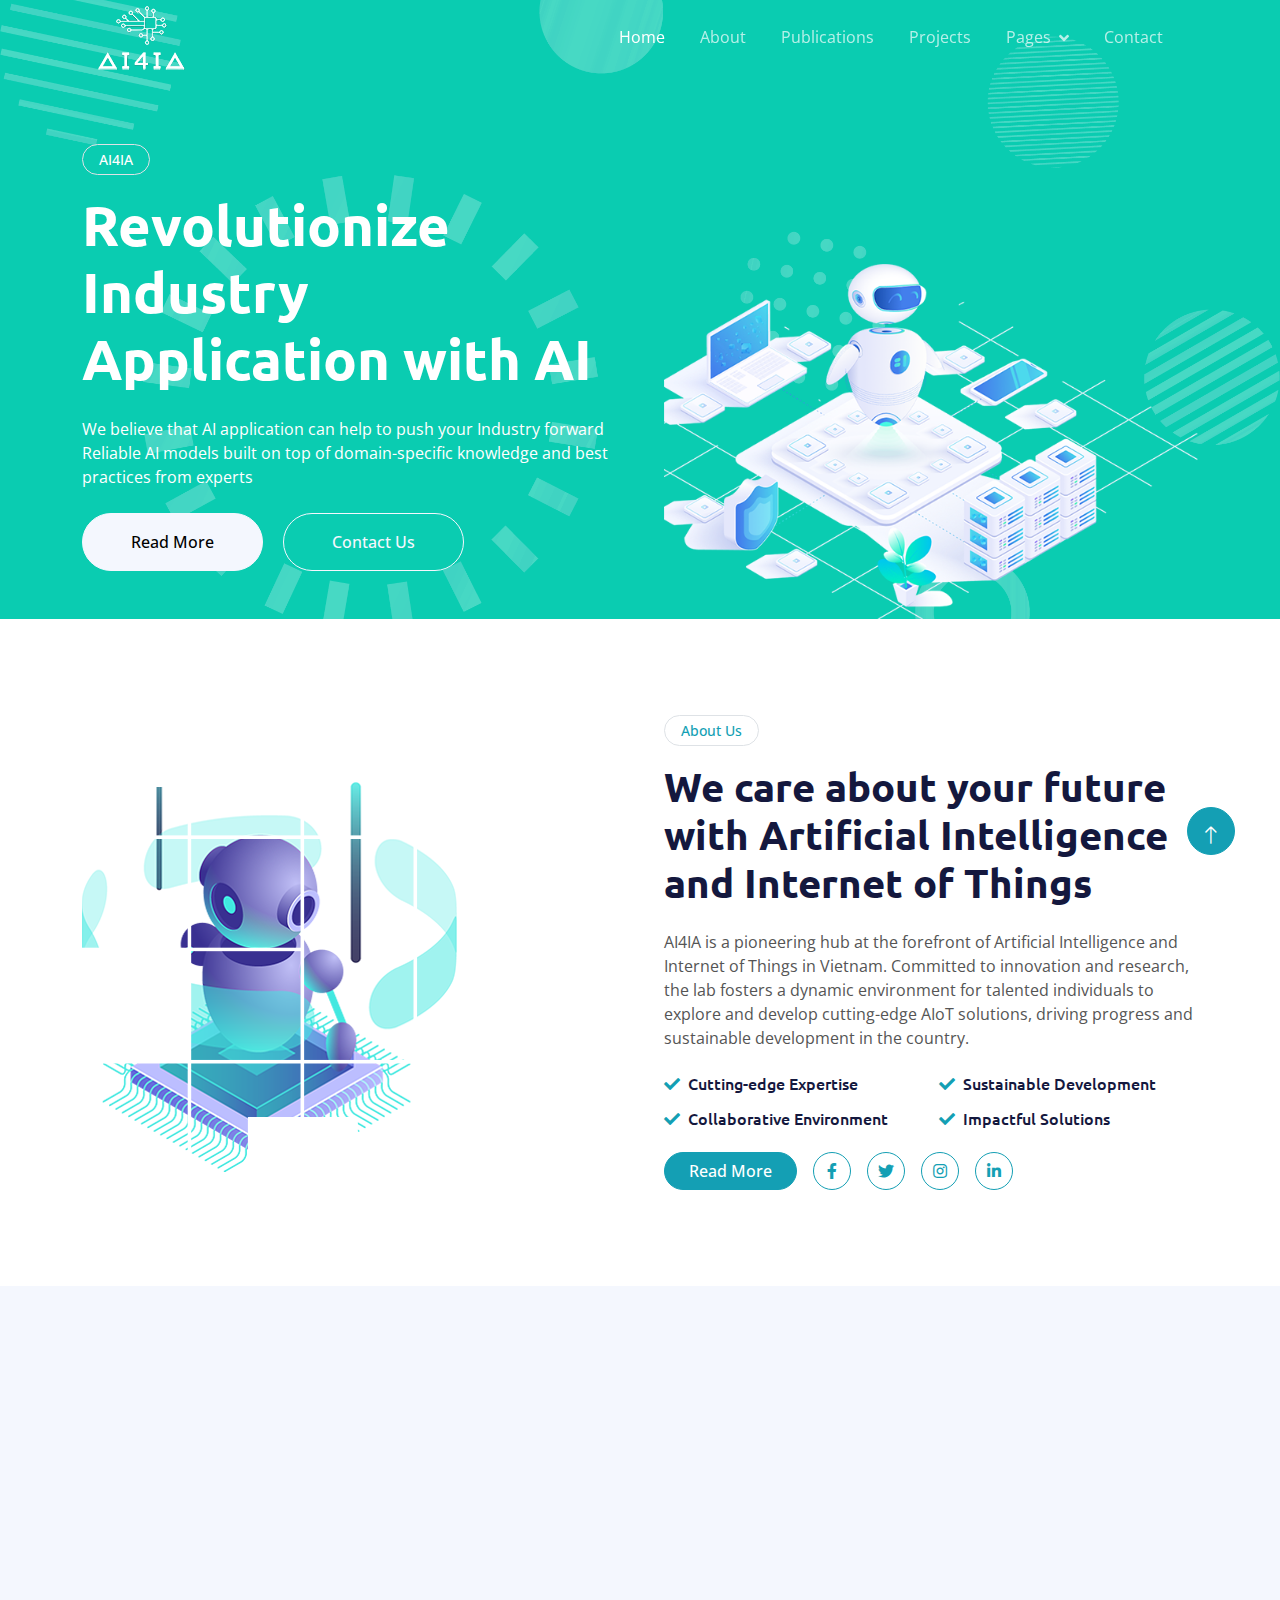
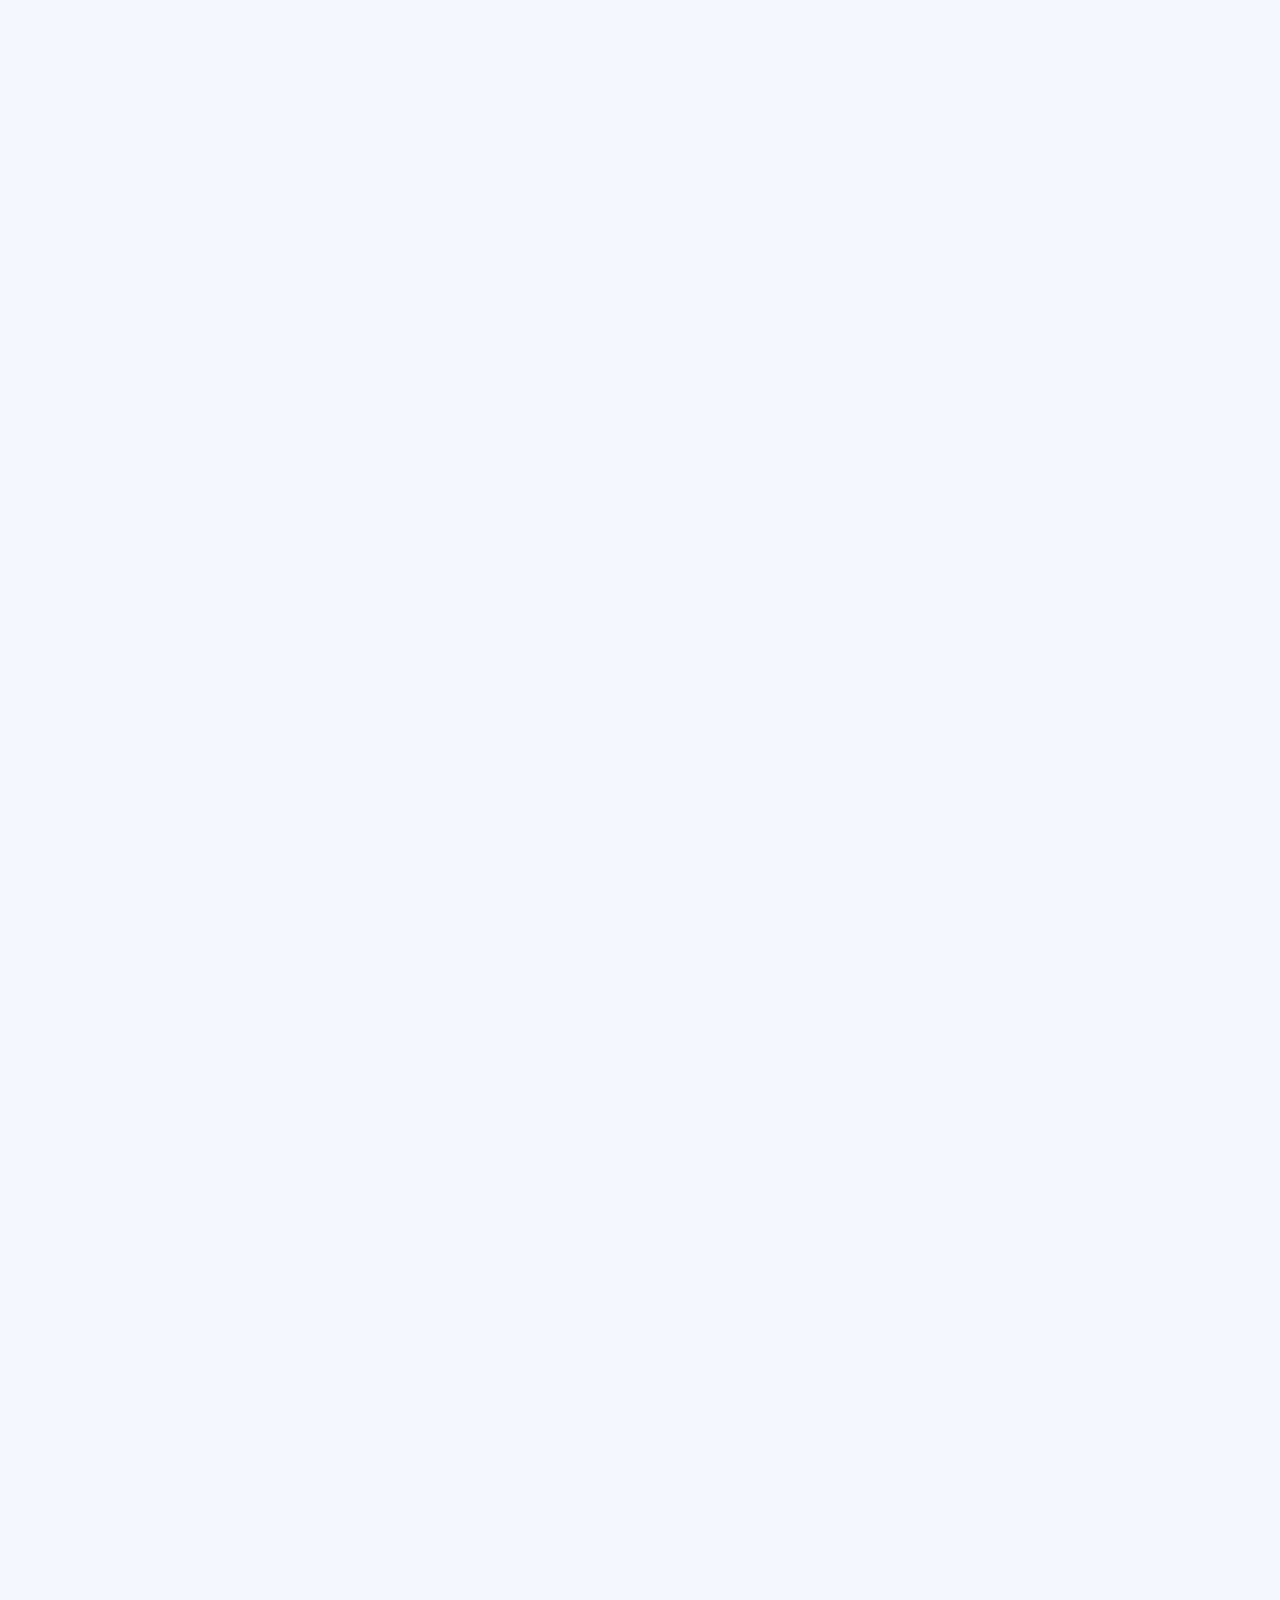
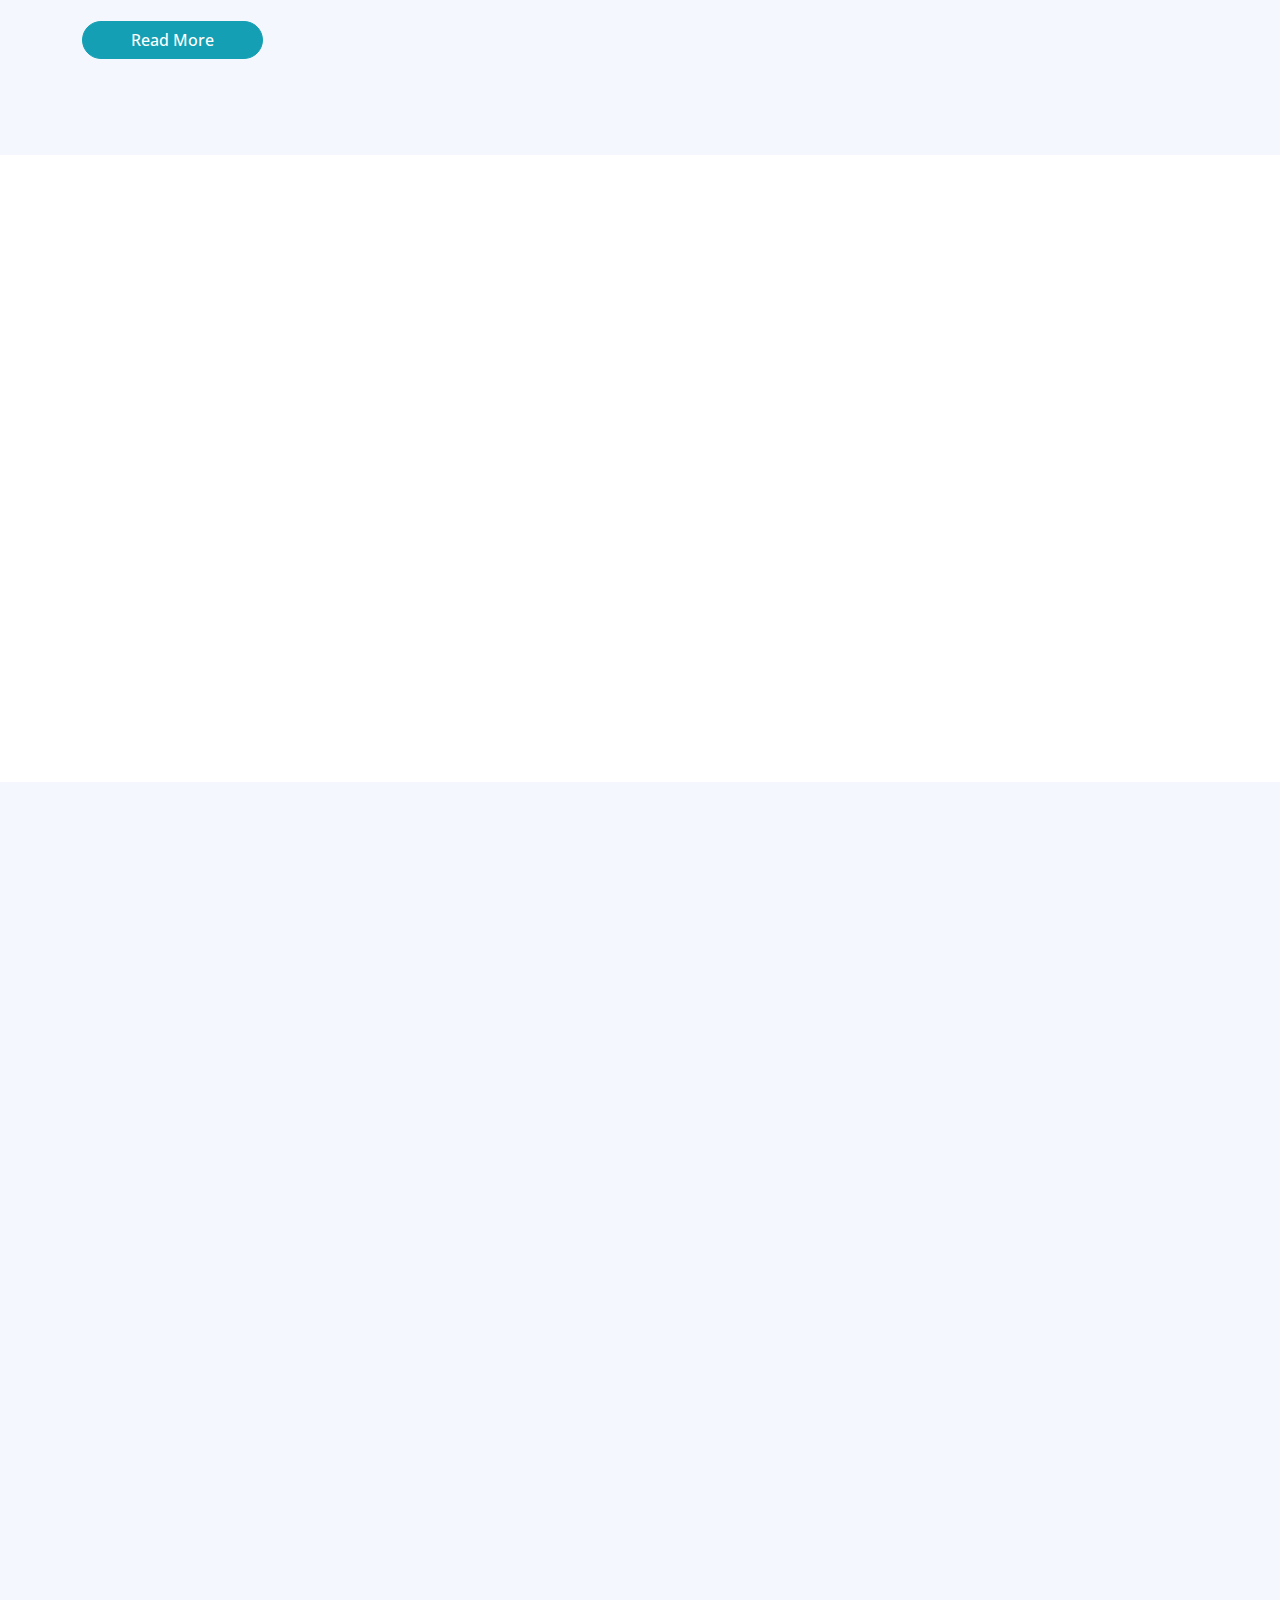
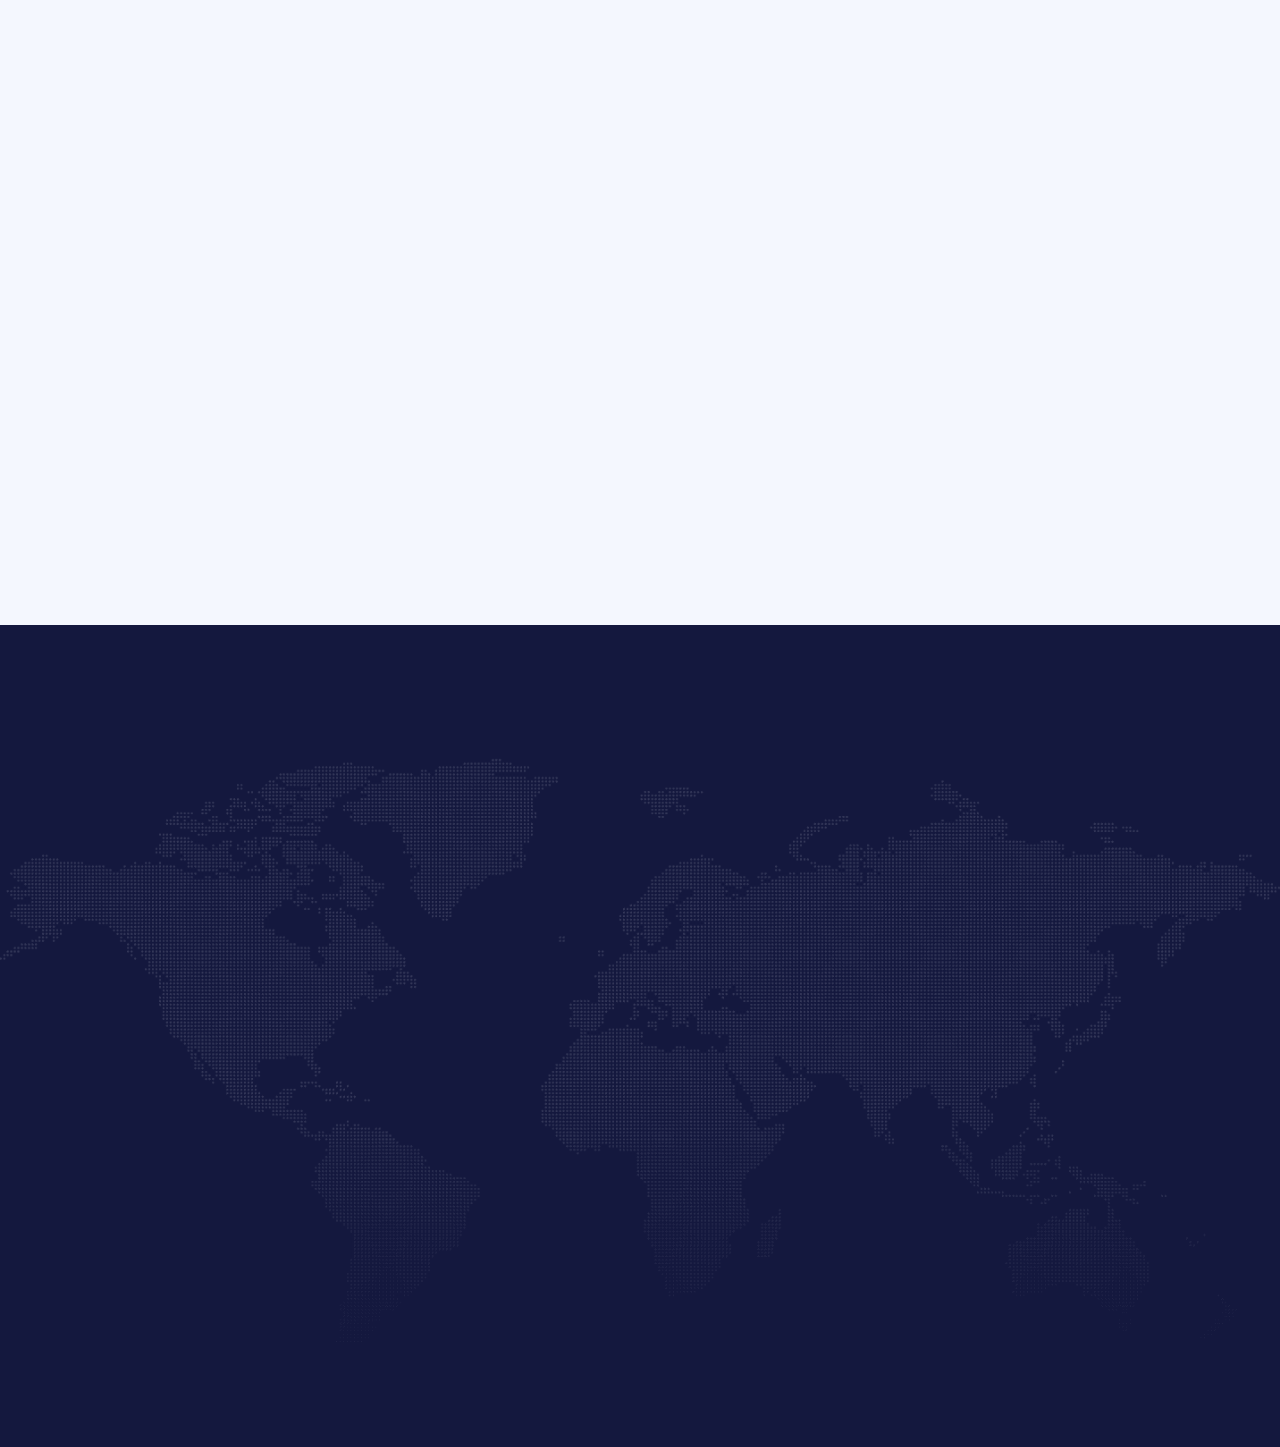
==== commit 1d5808e6: "initialize" ====
--- a/index.html
+++ b/index.html
@@ -1,568 +1,701 @@
 <!DOCTYPE html>
 <html lang="en">
-   <head>
-      <!-- basic -->
-      <meta charset="utf-8">
-      <meta http-equiv="X-UA-Compatible" content="IE=edge">
-      <!-- mobile metas -->
-      <meta name="viewport" content="width=device-width, initial-scale=1">
-      <meta name="viewport" content="initial-scale=1, maximum-scale=1">
-      <!-- site metas -->
-      <title>AI4IA - AI For Industrial Application</title>
-      <meta name="keywords" content="">
-      <meta name="description" content="">
-      <meta name="author" content="">
-      <!-- site icons -->
-      <link rel="icon" href="images/fevicon/fevicon.png" type="image/png" />
-      <!-- bootstrap css -->
-      <link rel="stylesheet" href="css/bootstrap.min.css" />
-      <!-- site css -->
-      <link rel="stylesheet" href="css/style.css" />
-      <!-- responsive css -->
-      <link rel="stylesheet" href="css/responsive.css" />
-      <!-- colors css -->
-      <link rel="stylesheet" href="css/colors.css" />
-      <!-- wow animation css -->
-      <link rel="stylesheet" href="css/animate.css" />
-      <!--[if lt IE 9]>
-      <script src="https://oss.maxcdn.com/libs/html5shiv/3.7.0/html5shiv.js"></script>
-      <script src="https://oss.maxcdn.com/libs/respond.js/1.4.2/respond.min.js"></script>
-      <![endif]-->
-   </head>
-   <body id="default_theme" class="home_page1">
-      <!-- header -->
-      <header class="header header_style1">
-         <div class="container">
+
+<head>
+    <meta charset="utf-8">
+    <title>AI4IA - AI For Industrial Application</title>
+    <meta content="width=device-width, initial-scale=1.0" name="viewport">
+    <meta content="" name="keywords">
+    <meta content="" name="description">
+
+    <!-- Favicon -->
+    <link href="img/favicon.png" rel="icon">
+
+    <!-- Google Web Fonts -->
+    <link rel="preconnect" href="https://fonts.googleapis.com">
+    <link rel="preconnect" href="https://fonts.gstatic.com" crossorigin>
+    <link href="https://fonts.googleapis.com/css2?family=Open+Sans:wght@400;600&family=Ubuntu:wght@500;700&display=swap"
+        rel="stylesheet">
+
+    <!-- Icon Font Stylesheet -->
+    <link href="https://cdnjs.cloudflare.com/ajax/libs/font-awesome/5.10.0/css/all.min.css" rel="stylesheet">
+    <link href="https://cdn.jsdelivr.net/npm/bootstrap-icons@1.4.1/font/bootstrap-icons.css" rel="stylesheet">
+
+    <!-- Libraries Stylesheet -->
+    <link href="lib/animate/animate.min.css" rel="stylesheet">
+    <link href="lib/owlcarousel/assets/owl.carousel.min.css" rel="stylesheet">
+
+    <!-- Customized Bootstrap Stylesheet -->
+    <link href="css/bootstrap.min.css" rel="stylesheet">
+
+    <!-- Template Stylesheet -->
+    <link href="css/style.css" rel="stylesheet">
+</head>
+
+<body>
+    <!-- Spinner Start -->
+    <div id="spinner"
+        class="show bg-white position-fixed translate-middle w-100 vh-100 top-50 start-50 d-flex align-items-center justify-content-center">
+        <div class="spinner-grow text-primary" style="width: 3rem; height: 3rem;" role="status">
+            <span class="sr-only">Loading...</span>
+        </div>
+    </div>
+    <!-- Spinner End -->
+
+
+    <!-- Navbar Start -->
+    <div class="container-fluid sticky-top">
+        <div class="container">
+            <nav class="navbar navbar-expand-lg navbar-dark p-0">
+                <a href="index.html" class="navbar-brand">
+                    <img class="img-fluid" src="img/Logo_AIoT.png">
+                </a>
+                <button type="button" class="navbar-toggler ms-auto me-0" data-bs-toggle="collapse"
+                    data-bs-target="#navbarCollapse">
+                    <span class="navbar-toggler-icon"></span>
+                </button>
+                <div class="collapse navbar-collapse" id="navbarCollapse">
+                    <div class="navbar-nav ms-auto">
+                        <a href="index.html" class="nav-item nav-link active">Home</a>
+                        <a href="about.html" class="nav-item nav-link">About</a>
+                        <a href="publication.html" class="nav-item nav-link">Publications</a>
+                        <a href="project.html" class="nav-item nav-link">Projects</a>
+                        <div class="nav-item dropdown">
+                            <a href="#" class="nav-link dropdown-toggle" data-bs-toggle="dropdown">Pages</a>
+                            <div class="dropdown-menu bg-light mt-2">
+                             <a href="team.html" class="dropdown-item">Our Team</a>
+<!--                                <a href="faq.html" class="dropdown-item">FAQs</a>-->
+                                <a href="testimonial.html" class="dropdown-item">Testimonial</a>
+                                <a href="demo.html" class="dropdown-item">Demo Request</a>
+                                <a href="photos.html" class="dropdown-item">Photo Gallery</a>
+<!--                                <a href="404.html" class="dropdown-item">404 Page</a>-->
+                            </div>
+                        </div>
+                        <a href="contact.html" class="nav-item nav-link">Contact</a>
+                    </div>
+<!--
+                    <butaton type="button" class="btn text-white p-0 d-none d-lg-block" data-bs-toggle="modal"
+                        data-bs-target="#searchModal"><i class="fa fa-search"></i></butaton>
+-->
+                </div>
+            </nav>
+        </div>
+    </div>
+    <!-- Navbar End -->
+
+
+    <!-- Hero Start -->
+    <div class="container-fluid pt-5 bg-primary hero-header mb-5">
+        <div class="container pt-5">
+            <div class="row g-5 pt-5">
+                <div class="col-lg-6 align-self-center text-center text-lg-start mb-lg-5">
+                    <div class="btn btn-sm border rounded-pill text-white px-3 mb-3 animated slideInRight">AI4IA</div>
+                    <h1 class="display-4 text-white mb-4 animated slideInRight">Revolutionize Industry Application with AI</h1>
+                    <p class="text-white mb-4 animated slideInRight">We believe that AI application can help to push your Industry forward <br>Reliable AI models built on top of domain-specific knowledge and best practices from experts</p>
+                    <a href="about.html" class="btn btn-light py-sm-3 px-sm-5 rounded-pill me-3 animated slideInRight">Read More</a>
+                    <a href="contact.html" class="btn btn-outline-light py-sm-3 px-sm-5 rounded-pill animated slideInRight">Contact Us</a>
+                </div>
+                <div class="col-lg-6 align-self-end text-center text-lg-end">
+                    <img class="img-fluid" src="img/hero-img.png" alt="">
+                </div>
+            </div>
+        </div>
+    </div>
+    <!-- Hero End -->
+
+
+    <!-- Full Screen Search Start -->
+    <div class="modal fade" id="searchModal" tabindex="-1">
+        <div class="modal-dialog modal-fullscreen">
+            <div class="modal-content" style="background: rgba(20, 24, 62, 0.7);">
+                <div class="modal-header border-0">
+                    <button type="button" class="btn btn-square bg-white btn-close" data-bs-dismiss="modal"
+                        aria-label="Close"></button>
+                </div>
+                <div class="modal-body d-flex align-items-center justify-content-center">
+                    <div class="input-group" style="max-width: 600px;">
+                        <input type="text" class="form-control bg-transparent border-light p-3"
+                            placeholder="Type search keyword">
+                        <button class="btn btn-light px-4"><i class="bi bi-search"></i></button>
+                    </div>
+                </div>
+            </div>
+        </div>
+    </div>
+    <!-- Full Screen Search End -->
+
+
+    <!-- About Start -->
+    <div class="container-fluid py-5">
+        <div class="container">
+            <div class="row g-5 align-items-center">
+                <div class="col-lg-6 wow fadeIn" data-wow-delay="0.1s">
+                    <div class="about-img">
+                        <img class="img-fluid" src="img/about-img.png">
+                    </div>
+                </div>
+                <div class="col-lg-6 wow fadeIn" data-wow-delay="0.5s">
+                    <div class="btn btn-sm border rounded-pill text-primary px-3 mb-3">About Us</div>
+                    <h1 class="mb-4">We care about your future with Artificial Intelligence and Internet of Things</h1>
+                    <p class="mb-4">AI4IA is a pioneering hub at the forefront of Artificial Intelligence and Internet of Things in Vietnam. 
+                        Committed to innovation and research, the lab fosters a dynamic environment for talented individuals to explore and develop cutting-edge AIoT solutions, driving progress and sustainable development in the country.</p>
+                    <div class="row g-3">
+                        <div class="col-sm-6">
+                            <h6 class="mb-3"><i class="fa fa-check text-primary me-2"></i>Cutting-edge Expertise</h6>
+                            <h6 class="mb-0"><i class="fa fa-check text-primary me-2"></i>Collaborative Environment</h6>
+                        </div>
+                        <div class="col-sm-6">
+                            <h6 class="mb-3"><i class="fa fa-check text-primary me-2"></i>Sustainable Development</h6>
+                            <h6 class="mb-0"><i class="fa fa-check text-primary me-2"></i>Impactful Solutions</h6>
+                        </div>
+                    </div>
+                    <div class="d-flex align-items-center mt-4">
+                        <a class="btn btn-primary rounded-pill px-4 me-3" href="about.html">Read More</a>
+                        <a class="btn btn-outline-primary btn-square me-3" href="https://www.facebook.com/aiotlab.vn"><i class="fab fa-facebook-f"></i></a>
+                        <a class="btn btn-outline-primary btn-square me-3" href="https://www.facebook.com/aiotlab.vn"><i class="fab fa-twitter"></i></a>
+                        <a class="btn btn-outline-primary btn-square me-3" href="https://www.facebook.com/aiotlab.vn"><i class="fab fa-instagram"></i></a>
+                        <a class="btn btn-outline-primary btn-square" href="https://www.facebook.com/aiotlab.vn"><i class="fab fa-linkedin-in"></i></a>
+                    </div>
+                </div>
+            </div>
+        </div>
+    </div>
+    <!-- About End -->
+
+
+    <!-- Service Start -->
+    <div class="container-fluid bg-light mt-5 py-5">
+        <div class="container py-5">
+            <div class="row g-5 align-items-center">
+                <div class="col-lg-5 wow fadeIn" data-wow-delay="0.1s">
+                    <div class="btn btn-sm border rounded-pill text-primary px-3 mb-3">Our Services</div>
+                    <h1 class="mb-4">Our Excellent AI4IA Solutions</h1>
+                    <p class="mb-4">
+                        AI4IA aims to be a comprehensive resource center for AI and IoT, offering services that empower individuals, businesses, 
+                        and organizations to harness the potential of these transformative technologies
+                    </p>
+                    <a class="btn btn-primary rounded-pill px-4" href="project.html">Read More</a>
+                </div>
+                <div class="col-lg-7">
+                    <div class="row g-4">
+                        <div class="col-md-6">
+                            <div class="row g-4">
+                                <div class="col-12 wow fadeIn" data-wow-delay="0.1s">
+                                    <div class="service-item d-flex flex-column justify-content-center text-center rounded">
+                                        <div class="service-icon btn-square">
+                                            <i class="fa fa-robot fa-2x"></i>
+                                        </div>
+                                        <h5 class="mb-3">Research and Development</h5>
+                                        <p>AI4IA is dedicated to conducting cutting-edge research in the AI and IoT domains, aiming to develop innovative technologies and applications that can address real-world challenges.</p>
+                                        <a class="btn px-3 mt-auto mx-auto" href="">Read More</a>
+                                    </div>
+                                </div>
+                                <div class="col-12 wow fadeIn" data-wow-delay="0.5s">
+                                    <div class="service-item d-flex flex-column justify-content-center text-center rounded">
+                                        <div class="service-icon btn-square">
+                                            <i class="fa fa-power-off fa-2x"></i>
+                                        </div>
+                                        <h5 class="mb-3">Prototyping and Product Development</h5>
+                                        <p>AI4IA assists in prototyping and developing AIoT-based products, from conceptualization to design and implementation, helping clients transform their ideas into reality.</p>
+                                        <a class="btn px-3 mt-auto mx-auto" href="">Read More</a>
+                                    </div>
+                                </div>
+                            </div>
+                        </div>
+                        <div class="col-md-6 pt-md-4">
+                            <div class="row g-4">
+                                <div class="col-12 wow fadeIn" data-wow-delay="0.3s">
+                                    <div class="service-item d-flex flex-column justify-content-center text-center rounded">
+                                        <div class="service-icon btn-square">
+                                            <i class="fa fa-graduation-cap fa-2x"></i>
+                                        </div>
+                                        <h5 class="mb-3">Education & Science</h5>
+                                        <p>The lab offers training programs and workshops to upskill professionals and students in AI and IoT, equipping them with the knowledge and practical experience required to excel in these fields</p>
+                                        <a class="btn px-3 mt-auto mx-auto" href="">Read More</a>
+                                    </div>
+                                </div>
+                                <div class="col-12 wow fadeIn" data-wow-delay="0.7s">
+                                    <div class="service-item d-flex flex-column justify-content-center text-center rounded">
+                                        <div class="service-icon btn-square">
+                                            <i class="fa fa-brain fa-2x"></i>
+                                        </div>
+                                        <h5 class="mb-3">Collaborative Projects</h5>
+                                        <p>The lab encourages collaboration with businesses, academic institutions, and other research organizations to undertake joint projects that drive innovation and foster a thriving AIoT ecosystem.</p>
+                                        <a class="btn px-3 mt-auto mx-auto" href="">Read More</a>
+                                    </div>
+                                </div>
+                            </div>
+                        </div>
+                    </div>
+                </div>
+            </div>
+        </div>
+    </div>
+    <!-- Service End -->
+
+    <!-- Case Start -->
+    <div class="container-fluid bg-light py-5">
+        <div class="container py-5">
+            <div class="mx-auto text-center wow fadeIn" data-wow-delay="0.1s" style="max-width: 500px;">
+                <div class="btn btn-sm border rounded-pill text-primary px-3 mb-3">Case Study</div>
+                <h1 class="mb-4"><a href="project.html"> Explore Our Recent AI4IA Case Studies </a></h1>
+            </div>
+
+             <div class="row g-4">
+                <div class="col-lg-4 wow fadeIn" data-wow-delay="0.3s">
+                    <div class="case-item position-relative overflow-hidden rounded mb-2">
+                        <img class="img-fluid" src="img/fire.png" alt="">
+                        <a class="case-overlay text-decoration-none" href="https://www.facebook.com/aiotlab.vn/videos/3702656093343810">
+                            <small>AIoT</small>
+                            <h5 class="lh-base text-white mb-3">Fire Detection and Prevention System using AIoT Technology
+                            </h5>
+                            <span class="btn btn-square btn-primary"><i class="fa fa-arrow-right"></i></span>
+                        </a>
+                    </div>
+                </div>
+                <div class="col-lg-4 wow fadeIn" data-wow-delay="0.5s">
+                    <div class="case-item position-relative overflow-hidden rounded mb-2">
+                        <img class="img-fluid" src="img/smartlight.png" alt="">
+                        <a class="case-overlay text-decoration-none" href="https://www.facebook.com/aiotlab.vn/videos/697225332172490">
+                            <small>IoT</small>
+                            <h5 class="lh-base text-white mb-3">Smart Light Bulbs System
+                            </h5>
+                            <span class="btn btn-square btn-primary"><i class="fa fa-arrow-right"></i></span>
+                        </a>
+                    </div>
+                </div>
+                <div class="col-lg-4 wow fadeIn" data-wow-delay="0.7s">
+                    <div class="case-item position-relative overflow-hidden rounded mb-2">
+                        <img class="img-fluid" src="img/hcmmonitoring.png" alt="">
+                        <a class="case-overlay text-decoration-none" href="https://thingspeak.com/channels/2115707">
+                            <small>IoT Monitoring</small>
+                            <h5 class="lh-base text-white mb-3">Ho Chi Minh City Air Quality Monitoring System
+                            </h5>
+                            <span class="btn btn-square btn-primary"><i class="fa fa-arrow-right"></i></span>
+                        </a>
+                    </div>
+                </div>
+            </div>
+             <a class="btn btn-primary rounded-pill px-lg-5" href="project.html" align="right">Read More</a>
+        </div>
+    </div>
+    <!-- Case End -->
+
+
+    <!-- FAQs Start -->
+    <div class="container-fluid py-5">
+        <div class="container py-5">
+            <div class="mx-auto text-center wow fadeIn" data-wow-delay="0.1s" style="max-width: 500px;">
+                <div class="btn btn-sm border rounded-pill text-primary px-3 mb-3">Popular FAQs</div>
+                <h1 class="mb-4">Frequently Asked Questions</h1>
+            </div>
             <div class="row">
-               <div class="col-md-9 col-lg-10">
-                  <div class="logo"><a href="index.html"><img src="images/logo.png" alt="#" /></a></div>
-                  <div class="main_menu float-right">
-                     <div class="menu">
-                        <ul class="clearfix">
-                           <li class="active"><a href="index.html">Home</a></li>
-                           <li><a href="about.html">About</a></li>
-                           <li><a href="service.html">Service</a></li>
-                           <li><a href="screenshots.html">Screenshots</a></li>
-                           <li><a href="pricing.html">Product</a></li>
-                           <li><a href="team.html">Team</a></li>
-                           <li><a href="contact.html">Contact</a></li>
-                        </ul>
-                     </div>
-                  </div>
-               </div>
-               <div class="col-md-3 col-lg-2">
-                  <div class="right_bt"><a class="bt_main" href="index.html">Get Support</a> </div>
-               </div>
-            </div>
+                <div class="col-lg-6">
+                    <div class="accordion" id="accordionFAQ1">
+                        <div class="accordion-item wow fadeIn" data-wow-delay="0.1s">
+                            <h2 class="accordion-header" id="headingOne">
+                                <button class="accordion-button collapsed" type="button" data-bs-toggle="collapse"
+                                    data-bs-target="#collapseOne" aria-expanded="false" aria-controls="collapseOne">
+                                    What is AI4IA?
+                                </button>
+                            </h2>
+                            <div id="collapseOne" class="accordion-collapse collapse" aria-labelledby="headingOne"
+                                data-bs-parent="#accordionFAQ1">
+                                <div class="accordion-body">
+                                    AI4IA is a leading hub in Vietnam that focuses on the convergence of Artificial Intelligence for Industrial Application. It serves as a center for research, innovation, and collaboration, driving advancements in these fields to foster sustainable development in the country.
+                                </div>
+                            </div>
+                        </div>
+                        <div class="accordion-item wow fadeIn" data-wow-delay="0.2s">
+                            <h2 class="accordion-header" id="headingTwo">
+                                <button class="accordion-button collapsed" type="button" data-bs-toggle="collapse"
+                                    data-bs-target="#collapseTwo" aria-expanded="false" aria-controls="collapseTwo">
+                                    Who can benefit from AI4IA's services?
+                                </button>
+                            </h2>
+                            <div id="collapseTwo" class="accordion-collapse collapse" aria-labelledby="headingTwo"
+                                data-bs-parent="#accordionFAQ1">
+                                <div class="accordion-body">
+                                AI4IA's services cater to a diverse audience, including students, individuals interested in AI and IoT, 
+                                    businesses seeking to implement AIoT solutions, researchers exploring cutting-edge technologies, and organizations looking to collaborate on impactful projects.
+                                </div>
+                            </div>
+                        </div>
+                        <div class="accordion-item wow fadeIn" data-wow-delay="0.3s">
+                            <h2 class="accordion-header" id="headingThree">
+                                <button class="accordion-button collapsed" type="button" data-bs-toggle="collapse"
+                                    data-bs-target="#collapseThree" aria-expanded="false" aria-controls="collapseThree">
+                                    What kind of projects does AI4IA undertake?
+                                </button>
+                            </h2>
+                            <div id="collapseThree" class="accordion-collapse collapse" aria-labelledby="headingThree"
+                                data-bs-parent="#accordionFAQ1">
+                                <div class="accordion-body">
+                                   AI4IA undertakes a wide range of projects, from research-driven initiatives to real-world applications. Projects may include developing AIoT-based products, 
+                                    conducting feasibility studies, creating innovative solutions for industries, and contributing to community-driven projects.
+                                </div>
+                            </div>
+                        </div>
+                        <div class="accordion-item wow fadeIn" data-wow-delay="0.4s">
+                            <h2 class="accordion-header" id="headingFour">
+                                <button class="accordion-button collapsed" type="button" data-bs-toggle="collapse"
+                                    data-bs-target="#collapseFour" aria-expanded="true" aria-controls="collapseFour">
+                                    What training programs does AI4IA offer?
+                                </button>
+                            </h2>
+                            <div id="collapseFour" class="accordion-collapse collapse" aria-labelledby="headingFour"
+                                data-bs-parent="#accordionFAQ1">
+                                <div class="accordion-body">
+                                AI4IA provides comprehensive training programs in AI and IoT, designed for both professionals and students. 
+                                    These programs cover topics like AI algorithms, 
+                                    IoT device integration, data analytics, and more, equipping participants with practical skills for their AIoT journey.
+                                </div>
+                            </div>
+                        </div>
+                    </div>
+                </div>
+                <div class="col-lg-6">
+                    <div class="accordion" id="accordionFAQ2">
+                        <div class="accordion-item wow fadeIn" data-wow-delay="0.5s">
+                            <h2 class="accordion-header" id="headingFive">
+                                <button class="accordion-button collapsed" type="button" data-bs-toggle="collapse"
+                                    data-bs-target="#collapseFive" aria-expanded="false" aria-controls="collapseFive">
+                                    How can businesses collaborate with AI4IA?
+                                </button>
+                            </h2>
+                            <div id="collapseFive" class="accordion-collapse collapse" aria-labelledby="headingFive"
+                                data-bs-parent="#accordionFAQ2">
+                                <div class="accordion-body">
+                                Businesses can collaborate with AI4IA through joint projects, consulting services, 
+                                    and technology evaluations. The lab welcomes partnerships that foster innovation, 
+                                    enhance technological adoption, and create positive impacts in various industries.
+
+                                </div>
+                            </div>
+                        </div>
+                        <div class="accordion-item wow fadeIn" data-wow-delay="0.6s">
+                            <h2 class="accordion-header" id="headingSix">
+                                <button class="accordion-button collapsed" type="button" data-bs-toggle="collapse"
+                                    data-bs-target="#collapseSix" aria-expanded="false" aria-controls="collapseSix">
+                                    How does AI4IA contribute to the community?
+                                </button>
+                            </h2>
+                            <div id="collapseSix" class="accordion-collapse collapse" aria-labelledby="headingSix"
+                                data-bs-parent="#accordionFAQ2">
+                                <div class="accordion-body">
+                                AI4IA actively engages with the community through seminars, workshops, and conferences to raise awareness about AI and IoT. 
+                                    By sharing knowledge and insights, the lab aims to inspire and empower individuals to explore AIoT's potential for societal benefit.
+                                </div>
+                            </div>
+                        </div>
+                        <div class="accordion-item wow fadeIn" data-wow-delay="0.7s">
+                            <h2 class="accordion-header" id="headingSeven">
+                                <button class="accordion-button collapsed" type="button" data-bs-toggle="collapse"
+                                    data-bs-target="#collapseSeven" aria-expanded="false" aria-controls="collapseSeven">
+                                    What makes AI4IA stand out from other AI and IoT initiatives?
+                                </button>
+                            </h2>
+                            <div id="collapseSeven" class="accordion-collapse collapse" aria-labelledby="headingSeven"
+                                data-bs-parent="#accordionFAQ2">
+                                <div class="accordion-body">
+                                AI4IA stands out due to its commitment to research excellence, collaboration, and practical applications. Its multidisciplinary approach and emphasis on sustainable development set it apart, 
+                                    making it a preferred destination for AI and IoT enthusiasts and stakeholders.
+                                </div>
+                            </div>
+                        </div>
+                        <div class="accordion-item wow fadeIn" data-wow-delay="0.8s">
+                            <h2 class="accordion-header" id="headingEight">
+                                <button class="accordion-button collapsed" type="button" data-bs-toggle="collapse"
+                                    data-bs-target="#collapseEight" aria-expanded="false" aria-controls="collapseEight">
+                                    How can researchers and academics get involved with AI4IA?
+                                </button>
+                            </h2>
+                            <div id="collapseEight" class="accordion-collapse collapse" aria-labelledby="headingEight"
+                                data-bs-parent="#accordionFAQ2">
+                                <div class="accordion-body">
+                                Researchers and academics can get involved with AI4IA by collaborating on research projects, participating in conferences and workshops, and contributing to the lab's knowledge-sharing initiatives. 
+                                    The lab welcomes partnerships with experts to enrich the AIoT ecosystem and drive collective progress.
+                                    Please send an email to info@ai4ia.cc
+                                </div>
+                            </div>
+                        </div>
+                    </div>
+                </div>
+            </div>
+        </div>
+    </div>
+    <!-- FAQs Start -->
+
+
+    <!-- Team Start -->
+    <div class="container-fluid bg-light py-5">
+        <div class="container py-5">
+            <div class="row g-5">
+                <div class="col-lg-5 wow fadeIn" data-wow-delay="0.1s">
+                    <div class="btn btn-sm border rounded-pill text-primary px-3 mb-3">Our Team</div>
+                    <h1 class="mb-4">Meet Our Experienced Team Members</h1>
+                    <p class="mb-4">The AI4IA team is composed of highly skilled and passionate individuals dedicated to advancing Artificial Intelligence and the Internet of Things. Our team members come from diverse backgrounds, including computer science, engineering, data science, and related fields. They possess extensive expertise in AI algorithms, IoT technologies, data analytics, and machine learning.</p>
+                    <a class="btn btn-primary rounded-pill px-4" href="about.html">Read More</a>
+                </div>
+                <div class="col-lg-7">
+                    <div class="row g-4">
+                        <div class="col-md-6">
+                            <div class="row g-4">
+                                <div class="col-12 wow fadeIn" data-wow-delay="0.1s">
+                                    <div class="team-item bg-white text-center rounded p-4 pt-0">
+                                        <img class="img-fluid rounded-circle p-4" src="img/AnMai.jpg" alt="">
+                                        <h5 class="mb-0">Dr. An Mai</h5>
+                                        <small>Founder</small>
+                                        <div class="d-flex justify-content-center mt-3">
+                                            <a class="btn btn-square btn-primary m-1" href="https://scholar.google.com/citations?user=4XnwdGEAAAAJ&hl=en"><i
+                                                    class="fas fa-graduation-cap"></i></a>
+                                            <a class="btn btn-square btn-primary m-1" href=""><i
+                                                    class="fa fa-link"></i></a>
+                                            <a class="btn btn-square btn-primary m-1" href="https://vn.linkedin.com/in/an-mai-549997103"><i
+                                                    class="fab fa-linkedin-in"></i></a>
+                                        </div>
+                                    </div>
+                                </div>
+								<div class="col-12 wow fadeIn" data-wow-delay="0.3s">
+                                    <div class="team-item bg-white text-center rounded p-4 pt-0">
+                                        <img class="img-fluid rounded-circle p-4" src="img/PhuNguyen.png" alt="">
+                                        <h5 class="mb-0">MSc. Phu Nguyen</h5>
+                                        <small>Co-Founder</small>
+                                        <div class="d-flex justify-content-center mt-3">
+                                            <a class="btn btn-square btn-primary m-1" href="https://scholar.google.com/citations?user=Iqotm1cAAAAJ&hl=en"><i
+                                                    class="fas fa-graduation-cap"></i></a>
+                                            <a class="btn btn-square btn-primary m-1" href=""><i
+                                                    class="fa fa-link"></i></a>
+                                            <a class="btn btn-square btn-primary m-1" href=""><i
+                                                    class="fab fa-linkedin-in"></i></a>
+                                        </div>
+                                    </div>
+                                </div>
+								<div class="col-12 wow fadeIn" data-wow-delay="0.5s">
+                                    <div class="team-item bg-white text-center rounded p-4 pt-0">
+                                        <img class="img-fluid rounded-circle p-4" src="img/NhanTran.png" alt="">
+                                        <h5 class="mb-0">MSc. Dang Tam Nhan</h5>
+                                        <small>AI Engineer</small>
+                                       <div class="d-flex justify-content-center mt-3">
+                                            <a class="btn btn-square btn-primary m-1" href=""><i
+                                                    class="fas fa-graduation-cap"></i></a>
+                                            <a class="btn btn-square btn-primary m-1" href=""><i
+                                                    class="fa fa-link"></i></a>
+                                            <a class="btn btn-square btn-primary m-1" href=""><i
+                                                    class="fab fa-linkedin-in"></i></a>
+                                        </div>
+                                    </div>
+                                </div>
+                            </div>
+                        </div>
+                        <div class="col-md-6 pt-md-4">
+                            <div class="row g-4">                                
+								<div class="col-12 wow fadeIn" data-wow-delay="0.1s">
+                                    <div class="team-item bg-white text-center rounded p-4 pt-0">
+                                        <img class="img-fluid rounded-circle p-4" src="img/LeDuyTan.png" alt="">
+                                        <h5 class="mb-0">Dr. Le Duy Tan</h5>
+                                        <small>Operation Director</small>
+                                       <div class="d-flex justify-content-center mt-3">
+                                            <a class="btn btn-square btn-primary m-1" href="https://scholar.google.co.jp/citations?user=HuS8cg0AAAAJ&hl=en"><i
+                                                    class="fas fa-graduation-cap"></i></a>
+                                            <a class="btn btn-square btn-primary m-1" href="https://www.leduytanit.com/"><i
+                                                    class="fa fa-link"></i></a>
+                                            <a class="btn btn-square btn-primary m-1" href="https://vn.linkedin.com/in/leduytan"><i
+                                                    class="fab fa-linkedin-in"></i></a>
+                                        </div>
+                                    </div>
+                                </div>                                
+								<div class="col-12 wow fadeIn" data-wow-delay="0.3s">
+                                    <div class="team-item bg-white text-center rounded p-4 pt-0">
+                                        <img class="img-fluid rounded-circle p-4" src="img/DangKhoi.png" alt="">
+                                        <h5 class="mb-0">BE. Nguyen Duc Dang Khoi</h5>
+                                        <small>AI Engineer</small>
+                                       <div class="d-flex justify-content-center mt-3">
+                                            <a class="btn btn-square btn-primary m-1" href=""><i
+                                                    class="fas fa-graduation-cap"></i></a>
+                                            <a class="btn btn-square btn-primary m-1" href=""><i
+                                                    class="fa fa-link"></i></a>
+                                            <a class="btn btn-square btn-primary m-1" href="https://www.linkedin.com/in/nguyenducdangkhoi"><i
+                                                    class="fab fa-linkedin-in"></i></a>
+                                        </div>
+                                    </div>
+                                </div>
+                            </div>
+                        </div>
+                    </div>
+                </div>
+            </div>
+        </div>
+    </div>
+    <!-- Team End -->
+
+
+    <!-- Testimonial Start -->
+    <!--
+    <div class="container-xxl py-5">
+        <div class="container py-5">
+            <div class="row g-5">
+                <div class="col-lg-5 wow fadeIn" data-wow-delay="0.1s">
+                    <div class="btn btn-sm border rounded-pill text-primary px-3 mb-3">Testimonial</div>
+                    <h1 class="mb-4">What Say Our Clients!</h1>
+                    <p class="mb-4">Tempor erat elitr rebum at clita. Diam dolor diam ipsum et tempor sit. Aliqu diam
+                        amet diam et eos labore. Clita erat ipsum et lorem et sit, sed stet no labore lorem sit. Sanctus
+                        clita duo justo et tempor eirmod magna dolore erat amet</p>
+                    <a class="btn btn-primary rounded-pill px-4" href="">Read More</a>
+                </div>
+                <div class="col-lg-7 wow fadeIn" data-wow-delay="0.5s">
+                    <div class="owl-carousel testimonial-carousel border-start border-primary">
+                        <div class="testimonial-item ps-5">
+                            <i class="fa fa-quote-left fa-2x text-primary mb-3"></i>
+                            <p class="fs-4">Aliqu diam amet diam et eos labore. Clita erat ipsum et lorem et sit, sed stet no labore lorem sit. Sanctus clita duo justo et tempor eirmod magna dolore erat amet</p>
+                            <div class="d-flex align-items-center">
+                                <img class="img-fluid flex-shrink-0 rounded-circle" src="img/testimonial-1.jpg"
+                                    style="width: 60px; height: 60px;">
+                                <div class="ps-3">
+                                    <h5 class="mb-1">Client Name</h5>
+                                    <span>Profession</span>
+                                </div>
+                            </div>
+                        </div>
+                        <div class="testimonial-item ps-5">
+                            <i class="fa fa-quote-left fa-2x text-primary mb-3"></i>
+                            <p class="fs-4">Aliqu diam amet diam et eos labore. Clita erat ipsum et lorem et sit, sed stet no labore lorem sit. Sanctus clita duo justo et tempor eirmod magna dolore erat amet</p>
+                            <div class="d-flex align-items-center">
+                                <img class="img-fluid flex-shrink-0 rounded-circle" src="img/testimonial-2.jpg"
+                                    style="width: 60px; height: 60px;">
+                                <div class="ps-3">
+                                    <h5 class="mb-1">Client Name</h5>
+                                    <span>Profession</span>
+                                </div>
+                            </div>
+                        </div>
+                        <div class="testimonial-item ps-5">
+                            <i class="fa fa-quote-left fa-2x text-primary mb-3"></i>
+                            <p class="fs-4">Aliqu diam amet diam et eos labore. Clita erat ipsum et lorem et sit, sed stet no labore lorem sit. Sanctus clita duo justo et tempor eirmod magna dolore erat amet</p>
+                            <div class="d-flex align-items-center">
+                                <img class="img-fluid flex-shrink-0 rounded-circle" src="img/testimonial-3.jpg"
+                                    style="width: 60px; height: 60px;">
+                                <div class="ps-3">
+                                    <h5 class="mb-1">Client Name</h5>
+                                    <span>Profession</span>
+                                </div>
+                            </div>
+                        </div>
+                    </div>
+                </div>
+            </div>
+        </div>
+    </div>
+    -->
+    <!-- Testimonial End -->
+
+
+    <!-- Newsletter Start -->
+    <!--
+    <div class="container-fluid bg-primary newsletter py-5">
+        <div class="container">
+            <div class="row g-5 align-items-center">
+                <div class="col-md-5 ps-lg-0 pt-5 pt-md-0 text-start wow fadeIn" data-wow-delay="0.3s">
+                    <img class="img-fluid" src="img/newsletter.png" alt="">
+                </div>
+                <div class="col-md-7 py-5 newsletter-text wow fadeIn" data-wow-delay="0.5s">
+                    <div class="btn btn-sm border rounded-pill text-white px-3 mb-3">Newsletter</div>
+                    <h1 class="text-white mb-4">Let's subscribe the newsletter</h1>
+                    <div class="position-relative w-100 mt-3 mb-2">
+                        <input class="form-control border-0 rounded-pill w-100 ps-4 pe-5" type="text"
+                            placeholder="Enter Your Email" style="height: 48px;">
+                        <button type="button" class="btn shadow-none position-absolute top-0 end-0 mt-1 me-2"><i
+                                class="fa fa-paper-plane text-primary fs-4"></i></button>
+                    </div>
+                    <small class="text-white-50">Diam sed sed dolor stet amet eirmod</small>
+                </div>
+            </div>
+        </div>
+    </div>
+    -->
+    <!-- Newsletter End -->
+
+
+    <!-- Footer Start -->
+   <div class="container-fluid bg-dark text-white-50 footer pt-5">
+     <div class="container py-5">
+       <div class="row g-5">
+         <div class="col-md-6 col-lg-3 wow fadeIn" data-wow-delay="0.1s">
+           <a href="index.html" class="d-inline-block mb-3">
+             <img class="img-fluid" src="img/Logo_AIoT.png">
+           </a>
+           <p class="mb-0">Focused on innovation and collaboration, the lab drives advancements in technology, empowering sustainable growth and transformative solutions for the nation's future.</p>
          </div>
-      </header>
-      <section id="banner_parallax" class="slide_banner1">
-         <div class="container">
-            <div class="row">
-               <div class="col-md-6">
-                  <div class="full">
-                     <div class="slide_cont">
-                        <h2>Revolutionize Industry Application with AI</h2>
-                        <p>We believe that AI application can help to push your Industry forward <br>Reliable AI models built on top of domain-specific knowledge and best practices from experts</p>
-                        <div class="full slide_bt"> <a class="white_bt bt_main" href="index.html">Demo</a> </div>
-                     </div>
-                  </div>
-               </div>
-               <div class="col-md-6">
-                  <div class="full">
-                     <div class="slide_pc_img wow fadeInRight" data-wow-delay="1s" data-wow-duration="2s"> <img src="images/pc-banner.png" alt="#" /> </div>
-                  </div>
-               </div>
-            </div>
+         <div class="col-md-6 col-lg-3 wow fadeIn" data-wow-delay="0.3s">
+           <h5 class="text-white mb-4">Get In Touch</h5>
+           <p>
+             <i class="fa fa-map-marker-alt me-3"></i>Room 207, Information Technology Park, Vietnam National University Ho Chi Minh City (ITP), Linh Trung Ward, Thuc Duc City, Ho Chi Minh City, Vietnam
+           </p>
+           <p>
+             <i class="fa fa-phone-alt me-3"></i>(028) 37244270 ext. 3232
+           </p>
+           <p>
+             <i class="fa fa-envelope me-3"></i>info@ai4ia.cc
+           </p>
+           <div class="d-flex pt-2">
+             <a class="btn btn-outline-light btn-social" href="https://www.facebook.com/aiotlab.vn">
+               <i class="fab fa-facebook-f"></i>
+             </a>
+             <a class="btn btn-outline-light btn-social" href="https://www.tiktok.com/@aiotlabvn">
+               <svg xmlns="http://www.w3.org/2000/svg" width="16" height="16" fill="currentColor" class="bi bi-tiktok" viewBox="0 0 16 16">
+                 <path d="M9 0h1.98c.144.715.54 1.617 1.235 2.512C12.895 3.389 13.797 4 15 4v2c-1.753 0-3.07-.814-4-1.829V11a5 5 0 1 1-5-5v2a3 3 0 1 0 3 3V0Z" />
+               </svg>
+             </a>
+             <a class="btn btn-outline-light btn-social" href="https://www.youtube.com/channel/UCAoka7OSzy_KUtwYrGjyHHg">
+               <i class="fab fa-youtube"></i>
+             </a>
+             <a class="btn btn-outline-light btn-social" href="https://www.linkedin.com/in/aiot-lab-vn-b96070286/">
+               <i class="fab fa-linkedin-in"></i>
+             </a>
+           </div>
          </div>
-      </section>
-      <!-- end header -->
-      <!-- section -->
-      <section class="layout_padding padding_top_0">
-         <div class="container">
-            <div class="row margin_bottom_30">
-               <!-- featured cont -->
-               <div class="col-md-6 cont_theme_blog">
-                  <div class="full">
-                     <h3>Unique framework with different reliable models</h3>
-                     <p>We provide a unified framework to help users get in touch with many useful models built from different industrial applications.</p>
-                  </div>
-               </div>
-               <!-- end featured cont -->
-               <!-- featured image -->
-               <div class="col-md-6 wow fadeInRight" data-wow-delay="0.5" data-wow-duration="1s">
-                  <div class="full">
-                     <div class="center"><img src="images/ser1.png" alt="#" /></div>
-                  </div>
-               </div>
-               <!-- end featured image -->
-            </div>
-            <div class="row margin_bottom_30">
-               <!-- featured image -->
-               <div class="col-md-6 wow fadeInLeft" data-wow-delay="0.5" data-wow-duration="1s">
-                  <div class="full">
-                     <div class="center"><img src="images/ser2.png" alt="#" /></div>
-                  </div>
-               </div>
-               <!-- end featured image -->
-               <!-- featured cont -->
-               <div class="col-md-6 cont_theme_blog">
-                  <div class="full">
-                     <h3>Why it’s best app for your business</h3>
-                     <p>Sed ut perspiciatis unde omnis iste natus error sit voluptatem accusantium doloremque laudantium, totam rem aperiam, eaque ipsa quae ab illo inventore veritatis et quasi architecto beatae vitae dicta sunt explicabo.<br><br>Ut enim ad minima veniam quis nostrum exercitationem ullam corporis..!</p>
-                  </div>
-               </div>
-               <!-- end featured cont -->
-            </div>
-            <div class="row margin_bottom_30">
-               <!-- featured cont -->
-               <div class="col-md-6 cont_theme_blog">
-                  <div class="full">
-                     <h3>AI4IA integrated all populatar tools</h3>
-                     <p>Sed ut perspiciatis unde omnis iste natus error sit voluptatem accusantium doloremque laudantium, totam rem aperiam, eaque ipsa quae ab illo inventore veritatis et quasi architecto beatae vitae dicta sunt explicabo.<br><br>Ut enim ad minima veniam quis nostrum exercitationem ullam corporis..!</p>
-                  </div>
-               </div>
-               <!-- end featured cont -->
-               <!-- featured image -->
-               <div class="col-md-6 wow fadeInRight" data-wow-delay="0.5" data-wow-duration="1s">
-                  <div class="full">
-                     <div class="center"><img src="images/ser3.png" alt="#" /></div>
-                  </div>
-               </div>
-               <!-- end featured image -->
-            </div>
-         </div>
-      </section>
-      <!-- end section -->
-      <!-- section -->
-      <section class="layout_padding gradiant_bg cross_layout">
-         <div class="container">
-            <div class="row">
-               <div class="col-md-4">
-                  <div class="information_blogs">
-                     <div class="imf_icon"><img src="images/icon1.png" alt="#" /></div>
-                     <div class="imf_head">
-                        <h3>Awesome Features</h3>
-                     </div>
-                     <div class="imf_cont">
-                        <p>Sed ut perspiciatis unde omnis iste natus error sit voluptatem accusa ntium</p>
-                     </div>
-                     <div class="imf_read"><a href="#">Read More</a></div>
-                  </div>
-               </div>
-               <div class="col-md-4">
-                  <div class="information_blogs">
-                     <div class="imf_icon"><img src="images/icon2.png" alt="#" /></div>
-                     <div class="imf_head">
-                        <h3>Creative Design</h3>
-                     </div>
-                     <div class="imf_cont">
-                        <p>Sed ut perspiciatis unde omnis iste natus error sit voluptatem accusa ntium</p>
-                     </div>
-                     <div class="imf_read"><a href="#">Read More</a></div>
-                  </div>
-               </div>
-               <div class="col-md-4">
-                  <div class="information_blogs">
-                     <div class="imf_icon"><img src="images/icon3.png" alt="#" /></div>
-                     <div class="imf_head">
-                        <h3>24 Hours Supports</h3>
-                     </div>
-                     <div class="imf_cont">
-                        <p>Sed ut perspiciatis unde omnis iste natus error sit voluptatem accusa ntium</p>
-                     </div>
-                     <div class="imf_read"><a href="#">Read More</a></div>
-                  </div>
-               </div>
-            </div>
-         </div>
-      </section>
-      <!-- end section -->
-      <!-- section -->
-      <section class="layout_padding layer_style">
-         <div class="container">
-            <div class="row">
-               <div class="col-sm-12">
-                  <div class="full text_align_center">
-                     <div class="heading_main center_head_border heading_style_1">
-                        <h2>AI4IA <span>Features</span></h2>
-                     </div>
-                  </div>
-               </div>
-            </div>
-            <div class="row app-features">
-               <div class="col-md-4 col-sm-6 col-xs-12">
-                  <ul class="features-left">
-                     <li>
-                        <i class="flaticon-wordpress-logo"></i>
-                        <div class="fl-inner">
-                           <h4>WordPress Installation</h4>
-                           <p>Lorem Ipsum dolroin gravida nibh vel velit auctor aliquet. </p>
-                        </div>
-                     </li>
-                     <li>
-                        <i class="flaticon-windows"></i>
-                        <div class="fl-inner">
-                           <h4>Browser Compatible</h4>
-                           <p>Lorem Ipsum dolroin gravida nibh vel velit auctor aliquet. </p>
-                        </div>
-                     </li>
-                     <li>
-                        <i class="flaticon-price-tag"></i>
-                        <div class="fl-inner">
-                           <h4>eCommerce Ready</h4>
-                           <p>Lorem Ipsum dolroin gravida nibh vel velit auctor aliquet. </p>
-                        </div>
-                     </li>
-                     <li>
-                        <i class="flaticon-new-file"></i>
-                        <div class="fl-inner">
-                           <h4>Easy to Customize</h4>
-                           <p>Lorem Ipsum dolroin gravida nibh vel velit auctor aliquet. </p>
-                        </div>
-                     </li>
-                  </ul>
-               </div>
-               <div class="col-md-4 col-sm-6 col-xs-12">
-                  <ul class="features-right">
-                     <li>
-                        <i class="flaticon-pantone"></i>
-                        <div class="fr-inner">
-                           <h4>Limitless Colors</h4>
-                           <p>Lorem Ipsum dolroin gravida nibh vel velit auctor aliquet. </p>
-                        </div>
-                     </li>
-                     <li>
-                        <i class="flaticon-cloud-computing"></i>
-                        <div class="fr-inner">
-                           <h4>Lifetime Update</h4>
-                           <p>Lorem Ipsum dolroin gravida nibh vel velit auctor aliquet. </p>
-                        </div>
-                     </li>
-                     <li>
-                        <i class="flaticon-line-graph"></i>
-                        <div class="fr-inner">
-                           <h4>SEO Friendly</h4>
-                           <p>Lorem Ipsum dolroin gravida nibh vel velit auctor aliquet. </p>
-                        </div>
-                     </li>
-                     <li>
-                        <i class="flaticon-coding"></i>
-                        <div class="fr-inner">
-                           <h4>Simple Clean Code</h4>
-                           <p>Lorem Ipsum dolroin gravida nibh vel velit auctor aliquet. </p>
-                        </div>
-                     </li>
-                  </ul>
-               </div>
-               <div class="col-md-4 wow fadeInRight" data-wow-delay="0.5" data-wow-duration="1s">
-                  <div class="full">
-                     <div class="center">
-                        <img src="images/application_screen.png" alt="#" />
-                     </div>
-                  </div>
-               </div>
-            </div>
-         </div>
-      </section>
-      <!-- end section -->
-      <!-- section -->
-      <section class="layout_padding gradiant_bg cross_layout">
-         <div class="container">
-            <div class="row">
-               <div class="col-sm-12">
-                  <div class="full text_align_center white_fonts">
-                     <div class="heading_main center_head_border heading_style_1">
-                        <h2>Easy <span>Steps</span></h2>
-                     </div>
-                  </div>
-               </div>
-            </div>
-            <div class="row step_section">
-               <div class="offset-xl-1 col-xl-10 col-md-12">
-                  <div class="row">
-                     <div class="col-lg-3 col-md-6 col-sm-12 col-xs-12">
-                        <div class="step_blog arrow_right_step">
-                           <div class="step_inner">
-                              <i class="fa fa-diamond"></i><br>
-                              <p>Go app store</p>
-                           </div>
-                        </div>
-                     </div>
-                     <div class="col-lg-3 col-md-6 col-sm-12 col-xs-12">
-                        <div class="step_blog">
-                           <div class="step_inner">
-                              <i class="fa fa-user"></i><br>
-                              <p>Create an Account</p>
-                           </div>
-                        </div>
-                     </div>
-                     <div class="col-lg-3 col-md-6 col-sm-12 col-xs-12">
-                        <div class="step_blog">
-                           <div class="step_inner">
-                              <i class="fa fa-download"></i><br>
-                              <p>Download & Install</p>
-                           </div>
-                        </div>
-                     </div>
-                     <div class="col-lg-3 col-md-6 col-sm-12 col-xs-12">
-                        <div class="step_blog">
-                           <div class="step_inner">
-                              <i class="fa fa-thumbs-up"></i><br>
-                              <p>Enjoy & Rate us!</p>
-                           </div>
-                        </div>
-                     </div>
-                  </div>
-               </div>
-            </div>
-         </div>
-      </section>
-      <!-- end section -->
-      <!-- section -->
-<!--
-      <section class="layout_padding">
-         <div class="container">
-            <div class="row">
-               <div class="full">
-                  <div class="row">
-                     <div class="col-sm-12">
-                        <div class="full text_align_center">
-                           <div class="heading_main center_head_border heading_style_1">
-                              <h2>Table price</h2>
-                           </div>
-                        </div>
-                     </div>
-                  </div>
-               </div>
-            </div>
-            <div class="row">
-               <div class="col-sm-12">
-                  <div class="full" style="margin-top:10px;">
-                     <div class="row">
-                        <div class="col-sm-12 col-md-4">
-                           <div class="table_price text_align_center">
-                              <div class="table_price_head">
-                                 <h5>Basic</h5>
-                              </div>
-                              <div class="table_price_cont">
-                                 <div class="table_price_per">
-                                    <p>$29.00<br>
-                                       <small>/month</small>
-                                    </p>
-                                 </div>
-                                 <div class="table_price_cont_bottm">
-                                    <ul>
-                                       <li>100 MB Disk Space</li>
-                                       <li>2 Subdomains</li>
-                                       <li>5 Email Accounts</li>
-                                       <li>Customer Support 24/7</li>
-                                    </ul>
-                                 </div>
-                              </div>
-                              <div class="table_price_bottm"> <a class="bt_main" href="index.html">Buy now</a> </div>
-                           </div>
-                        </div>
-                        <div class="col-sm-12 col-md-4">
-                           <div class="active_price table_price text_align_center">
-                              <div class="table_price_head">
-                                 <h5>Standard</h5>
-                              </div>
-                              <div class="table_price_cont">
-                                 <div class="table_price_per">
-                                    <p>$39.00<br>
-                                       <small>/month</small>
-                                    </p>
-                                 </div>
-                                 <div class="table_price_cont_bottm">
-                                    <ul>
-                                       <li>100 MB Disk Space</li>
-                                       <li>2 Subdomains</li>
-                                       <li>5 Email Accounts</li>
-                                       <li>Customer Support 24/7</li>
-                                    </ul>
-                                 </div>
-                              </div>
-                              <div class="table_price_bottm"> <a class="reverse_bt bt_main" href="index.html">Buy now</a> </div>
-                           </div>
-                        </div>
-                        <div class="col-sm-12 col-md-4">
-                           <div class="table_price text_align_center">
-                              <div class="table_price_head">
-                                 <h5>Profesional</h5>
-                              </div>
-                              <div class="table_price_cont">
-                                 <div class="table_price_per">
-                                    <p>$45.00<br>
-                                       <small>/month</small>
-                                    </p>
-                                 </div>
-                                 <div class="table_price_cont_bottm">
-                                    <ul>
-                                       <li>100 MB Disk Space</li>
-                                       <li>2 Subdomains</li>
-                                       <li>5 Email Accounts</li>
-                                       <li>Customer Support 24/7</li>
-                                    </ul>
-                                 </div>
-                              </div>
-                              <div class="table_price_bottm"> <a class="bt_main" href="index.html">Buy now</a> </div>
-                           </div>
-                        </div>
-                     </div>
-                  </div>
-               </div>
-            </div>
-         </div>
-      </section>
--->
-      <!-- end section -->
-      <!-- section -->
-      <section class="contact_section">
-         <div class="container-fluid">
-            <div class="row">
-               <div class="col-xs-12 col-sm-12 col-md-6" style="padding:0;">
-                  <div class="full">
-                     <div class="contact_form white_heading_border">
-                        <div class="map-responsive">
+         <div class="col-md-9 col-lg-6 wow fadeIn" data-wow-delay="0.5s">
+           <div class="map-responsive">
 						 <iframe src="https://www.google.com/maps/embed?pb=!1m18!1m12!1m3!1d3918.2665357742208!2d106.7949555139463!3d10.867320815042248!2m3!1f0!2f0!3f0!3m2!1i1024!2i768!4f13.1!3m3!1m2!1s0x3175277b9fa0eca9%3A0xc1b8a23f27d681b2!2sInformation%20Technology%20Park%20-%20VNU-HCM!5e0!3m2!1sen!2s!4v1687660675967!5m2!1sen!2s" width="800" height="600" frameborder="0" style="border:0; width: 100%;" allowfullscreen="" loading="lazy" ></iframe>
 					  	</div>
-					  </div>
-                  </div>
-               </div>
-               <div class="col-xs-12 col-sm-12 col-md-6" style="padding:0;">
-                  <div class="full">
-                     <div class="contact_form white_heading_border">
-                        <div class="contact_form_inner">
-                           <div class="full_heading white_fonts heading_main heading_style_1">
-                              <h2>Contact <span>us</span></h2>
-                           </div>
-                           <p>Sed ut perspiciatis unde omnis iste natus error sit voluptatem accusantium doloremque laudantium, totam rem aperiam, eaque ipsa quae ab illo inventore veritatis et quasi architecto beatae vitae dicta sunt explicabo.</p>
-                           <div class="form_contact">
-                              <!-- form -->
-                              <form action="index.html">
-                                 <fieldset>
-                                    <div class="field">
-                                       <input type="text" name="name" placeholder="Your name" required="">
-                                    </div>
-                                    <div class="field">
-                                       <input type="text" name="name" placeholder="Your phone" required="">
-                                    </div>
-                                    <div class="field">
-                                       <input type="email" name="email" placeholder="Email" required="">
-                                    </div>
-                                    <div class="field">
-                                       <textarea name="messager" placeholder="Messager" required=""></textarea>
-                                    </div>
-                                    <div class="field">
-                                       <button class="field_bt">Send</button>
-                                    </div>
-                                 </fieldset>
-                              </form>
-                              <!-- end form -->
-                           </div>
-                        </div>
-                     </div>
-                  </div>
-               </div>
-            </div>
          </div>
-      </section>
-      <!-- end section -->
-      <!-- footer -->
-      <footer class="footer_style_2">
-<!--
-         <div class="footer_top">
-            <div class="container">
-               <div class="row">
-                  <div class="col-xs-12 col-sm-6 col-md-6 col-lg-4 margin_bottom_30">
-                     <div class="full width_9" style="margin-bottom:25px;"> <a href="index.html"><img class="img-responsive" width="250" src="images/logo.png" alt="#"></a> </div>
-                     <div class="full width_9">
-                        <p>Nemo enim ipsam voluptatem quia voluptas sit aspernatur aut odit aut fugit, sed quia consequuntur magni dolores eos qui ratione voluptatem sequi nesciunt.</p>
-                     </div>
-                     <div class="full width_9">
-                        <p>the vero eos et accusamus et iusto odio dignissimos ducimus qui blanditiis praesentium voluptatum deleniti atque corrupti quos dolores et quas molestias excepturi sint occaecati..</p>
-                     </div>
-                  </div>
-                  <div class="col-xs-12 col-sm-6 col-md-6 col-lg-3 margin_bottom_30">
-                     <div class="full">
-                        <div class="footer_blog_2 width_9">
-                           <h3>Twitter Feed</h3>
-                           <p><i class="fa fa-twitter"></i> Creative_Talent - 26 mins
-                              Te invitamos a seguir la cta. de WEntrepreneur_ ¡Atrévete! #Emprendimiento #PyMES #Economía #Bussines #Negocios https://t.co/Y7tZMmxGHn
-                           </p>
-                           <p><i class="fa fa-twitter"></i> Creative_Talent - 26 mins
-                              Te invitamos a seguir la cta. de WEntrepreneur_ ¡Atrévete! #Emprendimiento #PyMES #Economía #Bussines #Negocios https://t.co/Y7tZMmxGHn
-                           </p>
-                        </div>
-                     </div>
-                  </div>
-                  <div class="col-xs-12 col-sm-6 col-md-6 col-lg-2 margin_bottom_30">
-                     <div class="full">
-                        <div class="footer_blog_2">
-                           <h3>Social</h3>
-                        </div>
-                     </div>
-                     <div class="full">
-                        <ul class="footer-links">
-                           <li><a href="#"><i class="fa fa-facebook"></i> 256 Likes</a></li>
-                           <li><a href="#"><i class="fa fa-github"></i> 57+ Projects</a></li>
-                           <li><a href="#"><i class="fa fa-twitter"></i> 1,258 Followers</a></li>
-                           <li><a href="#"><i class="fa fa-pinterest"></i> 2538+ Pins</a></li>
-                        </ul>
-                     </div>
-                  </div>
-                  <div class="col-xs-12 col-sm-6 col-md-6 col-lg-3 margin_bottom_30">
-                     <div class="full">
-                        <div class="footer_blog_2 width_9">
-                           <h3>Blog</h3>
-                        </div>
-                        <div class="blog_post_footer">
-                           <div class="blog_post_img"> <img width="80" height="80" src="images/scr1.png" alt="#"> </div>
-                           <div class="blog_post_cont">
-                              <p class="date">July 22, 2015</p>
-                              <p class="post_head">Round and round like a carousel</p>
-                           </div>
-                        </div>
-                        <div class="blog_post_footer">
-                           <div class="blog_post_img"> <img width="80" height="80" src="images/scr2.png" alt="#"> </div>
-                           <div class="blog_post_cont">
-                              <p class="date">July 22, 2015</p>
-                              <p class="post_head">Round and round like a carousel</p>
-                           </div>
-                        </div>
-                        <div class="blog_post_footer">
-                           <div class="blog_post_img"> <img width="80" height="80" src="images/scr3.png" alt="#"> </div>
-                           <div class="blog_post_cont">
-                              <p class="date">July 22, 2015</p>
-                              <p class="post_head">Round and round like a carousel</p>
-                           </div>
-                        </div>
-                     </div>
-                  </div>
-               </div>
-            </div>
+       </div>
+     </div>
+     <div class="container wow fadeIn" data-wow-delay="0.1s">
+       <div class="copyright">
+         <div class="row">
+           <div class="col-md-6 text-center text-md-start mb-3 mb-md-0"> &copy; <a class="border-bottom" href="#">AI4IA</a>, All Right Reserved. </div>
+           <div class="col-md-6 text-center text-md-end">
+             <div class="footer-menu">
+               <a href="">Home</a>
+               <a href="">Cookies</a>
+               <a href="">Help</a>
+               <a href="">FAQs</a>
+             </div>
+           </div>
          </div>
--->
-         <!-- footer bottom -->
-			 
-                  <div class="col-xs-12 col-sm-6 col-md-6 col-lg-12 margin_bottom_10" align="center">
-			 <img class="img-responsive" width="150" src="images/logo.png" alt="#"> Dessigned and developed by <strong>AI4IA</strong>
-				   </div>
-         	
-      </footer>
-      <!-- end footer -->
-      <!--=========== js section ===========-->
-      <!-- jQuery (necessary for Bootstrap's JavaScript) -->
-      <script src="js/jquery.min.js"></script>
-      <script src="js/popper.min.js"></script>
-      <script src="js/bootstrap.min.js"></script>
-      <!-- wow animation -->
-      <script src="js/wow.js"></script>
-      <!-- custom js -->
-      <script src="js/custom.js"></script>
-      <!-- google map js -->
-<!--      <script src="https://maps.googleapis.com/maps/api/js?key=AIzaSyA8eaHt9Dh5H57Zh0xVTqxVdBFCvFMqFjQ&callback=initMap"></script>-->
-      <!-- end google map js -->
-   </body>
-</html>+       </div>
+     </div>
+   </div>
+    <!-- Footer End -->
+
+
+
+    <!-- Back to Top -->
+    <a href="#" class="btn btn-lg btn-primary btn-lg-square back-to-top pt-2"><i class="bi bi-arrow-up"></i></a>
+
+
+    <!-- JavaScript Libraries -->
+    <script src="https://ajax.googleapis.com/ajax/libs/jquery/3.6.1/jquery.min.js"></script>
+    <script src="https://cdn.jsdelivr.net/npm/bootstrap@5.0.0/dist/js/bootstrap.bundle.min.js"></script>
+    <script src="lib/wow/wow.min.js"></script>
+    <script src="lib/easing/easing.min.js"></script>
+    <script src="lib/waypoints/waypoints.min.js"></script>
+    <script src="lib/counterup/counterup.min.js"></script>
+    <script src="lib/owlcarousel/owl.carousel.min.js"></script>
+
+    <!-- Template Javascript -->
+    <script src="js/main.js"></script>
+</body>
+
+</html>
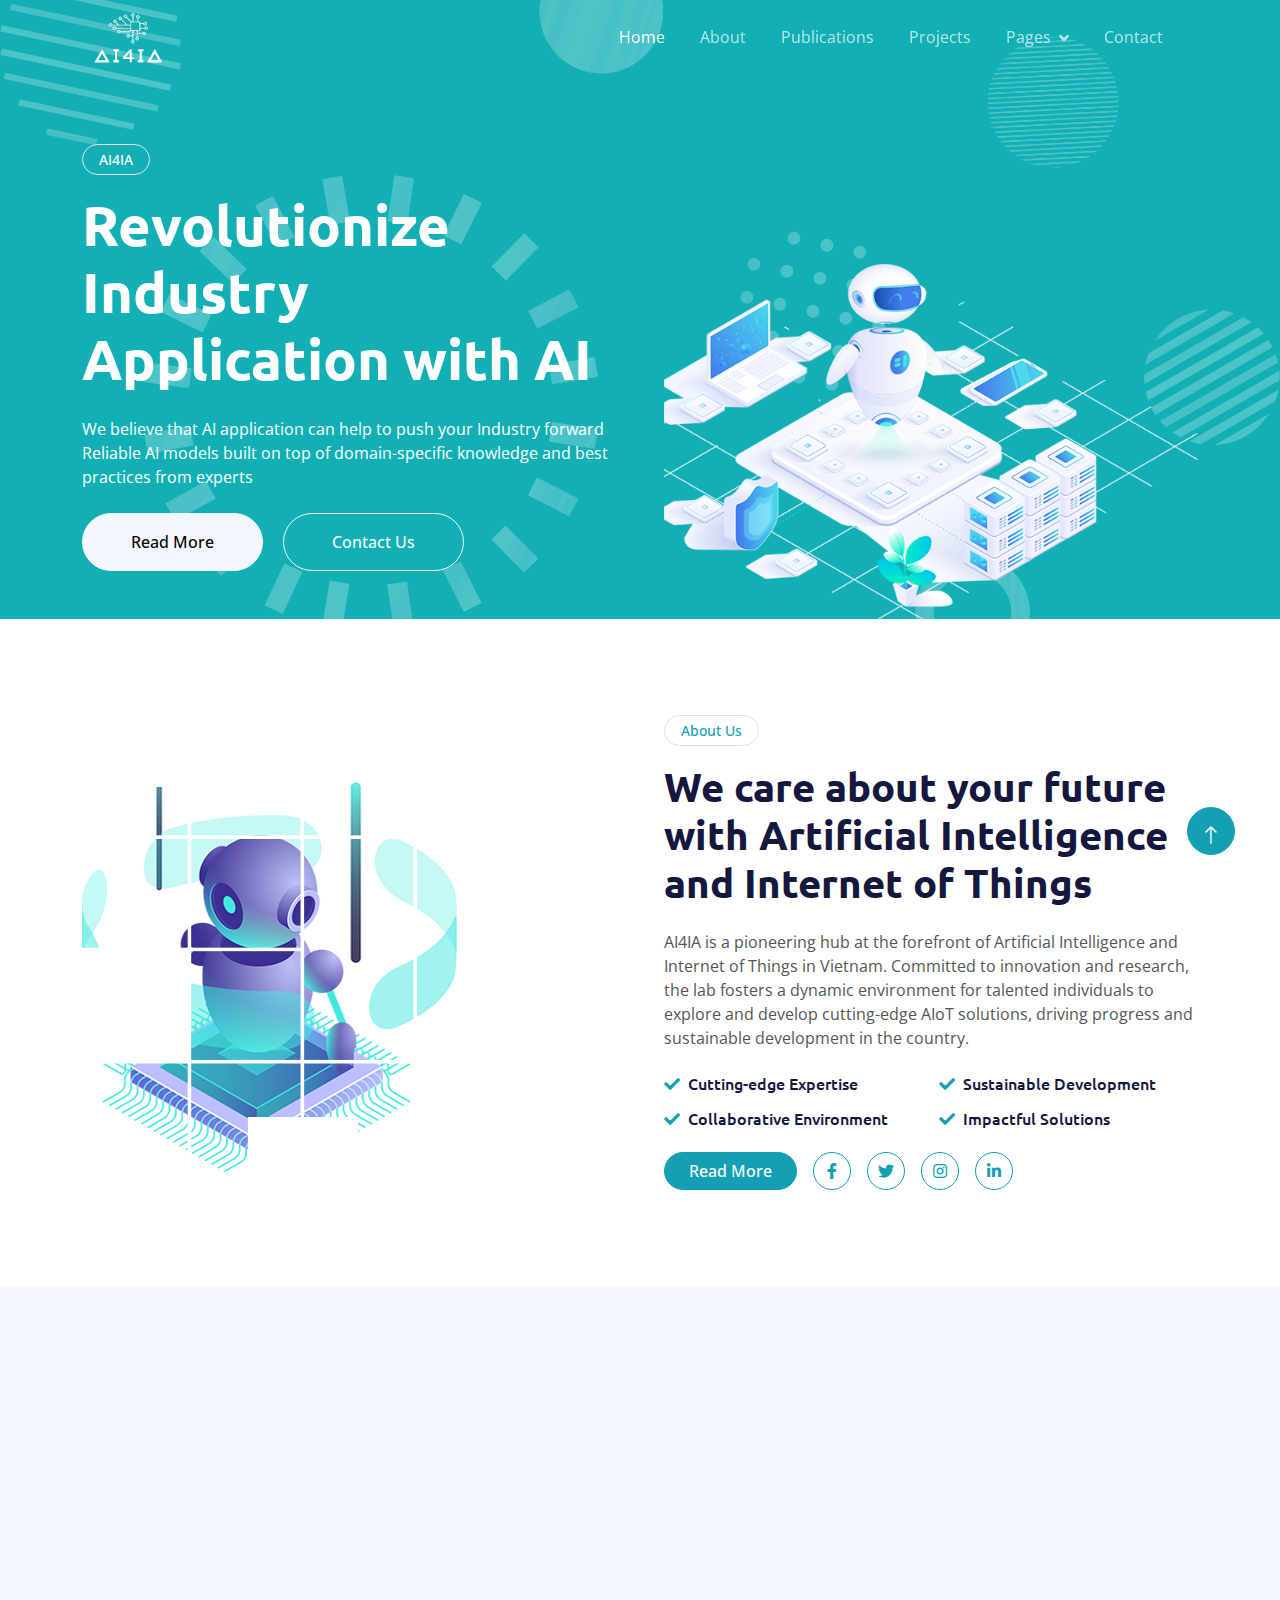
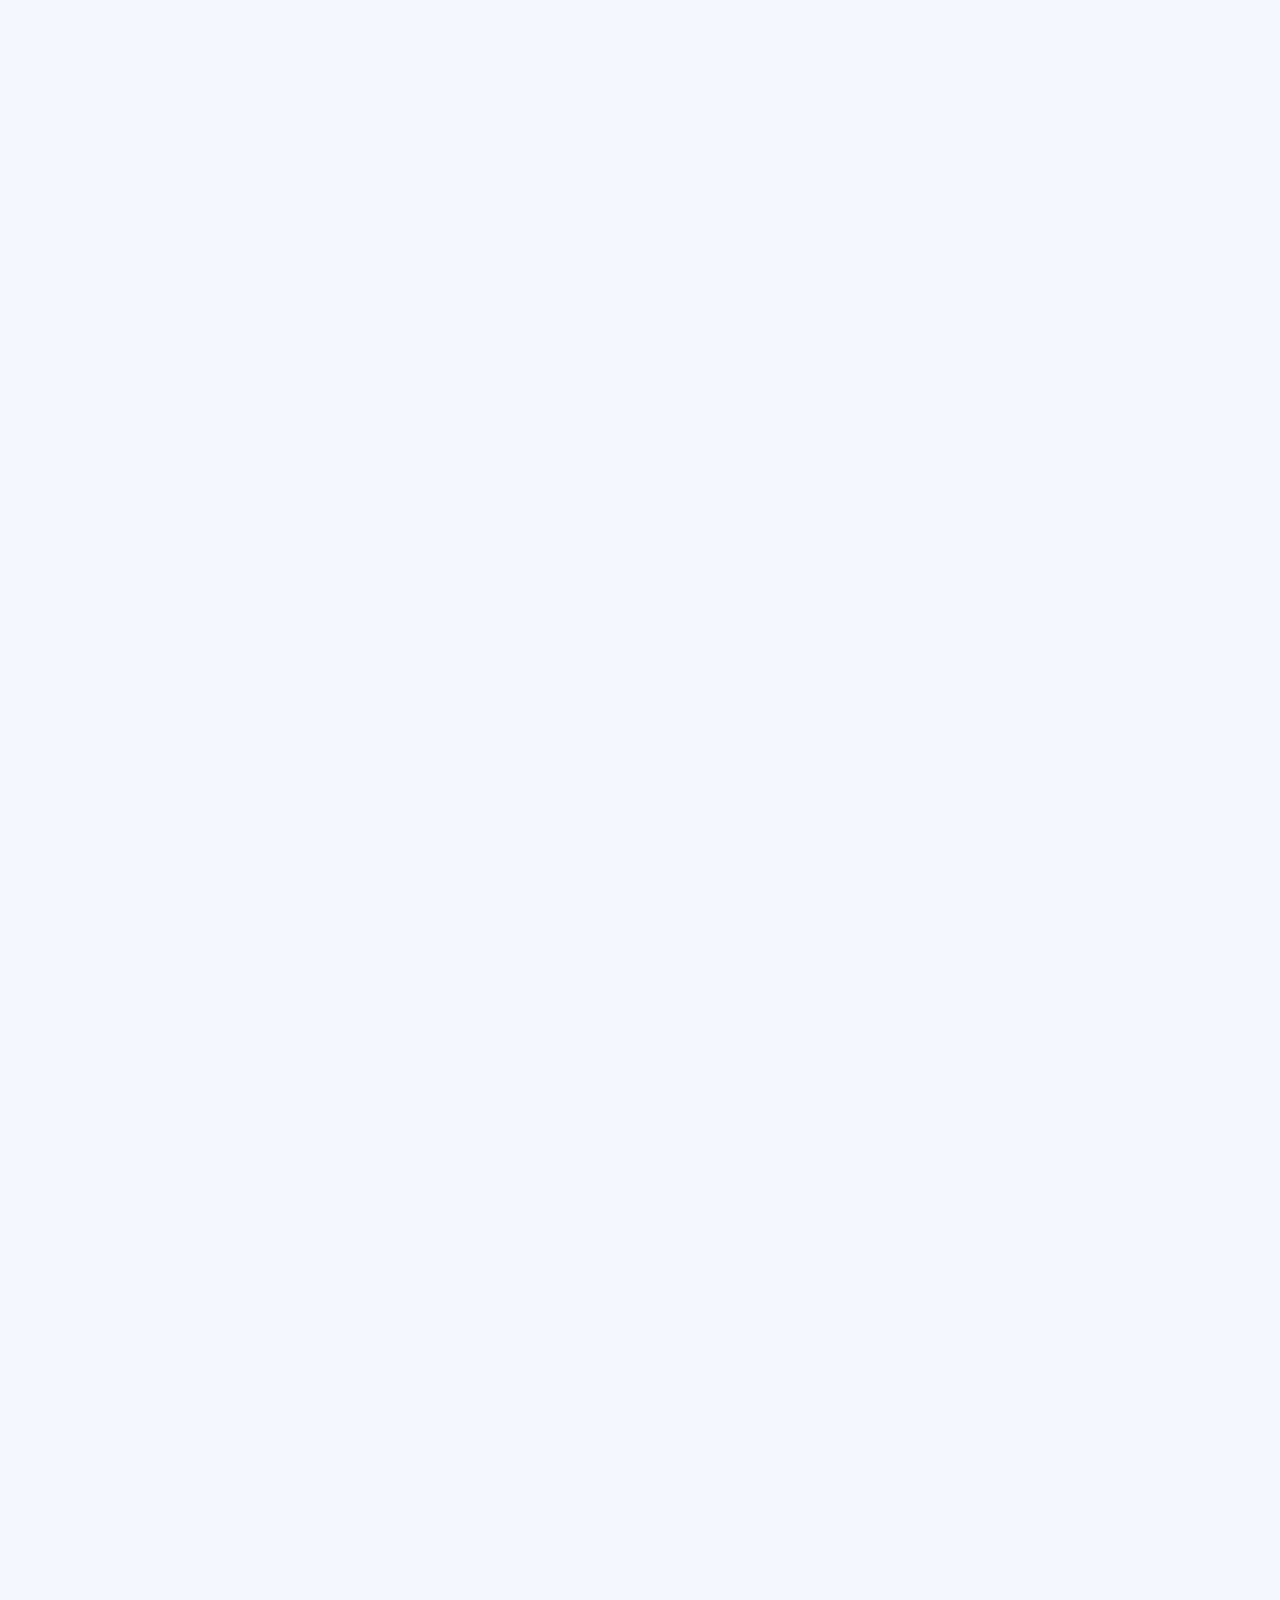
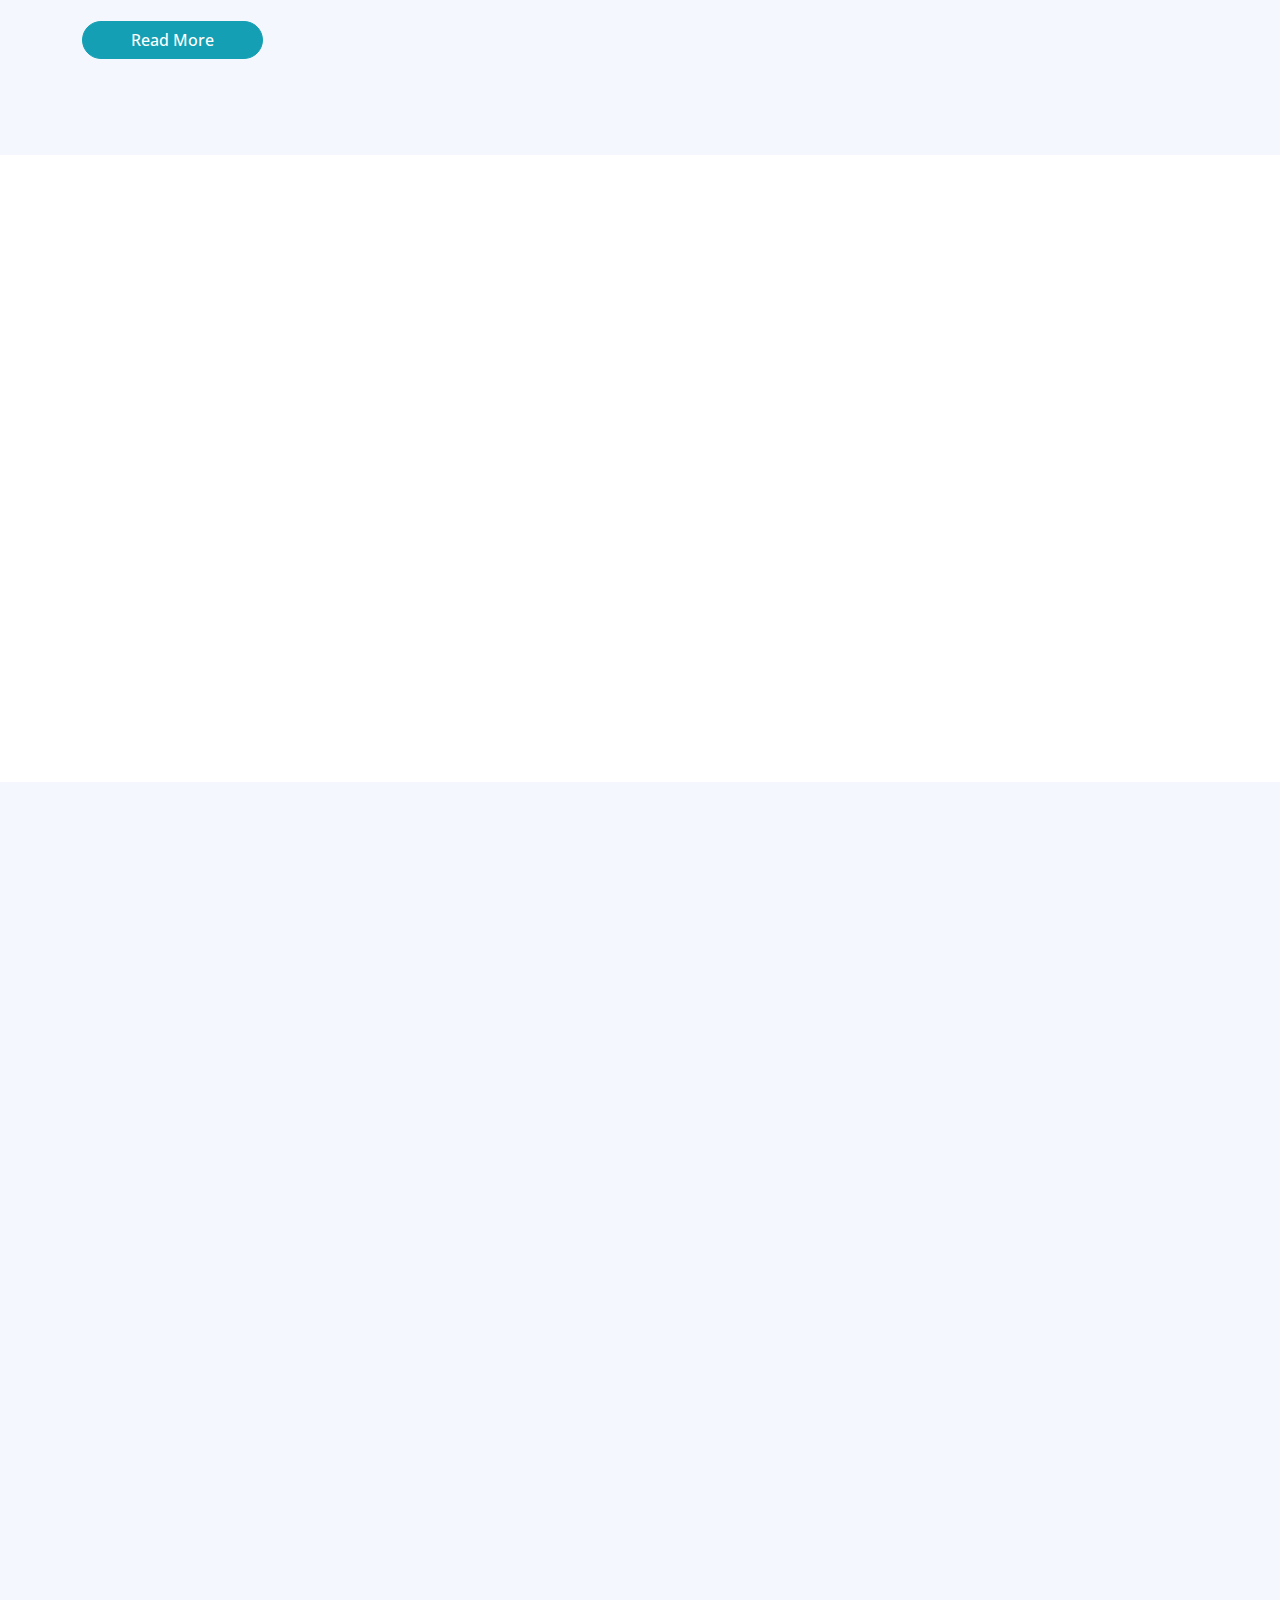
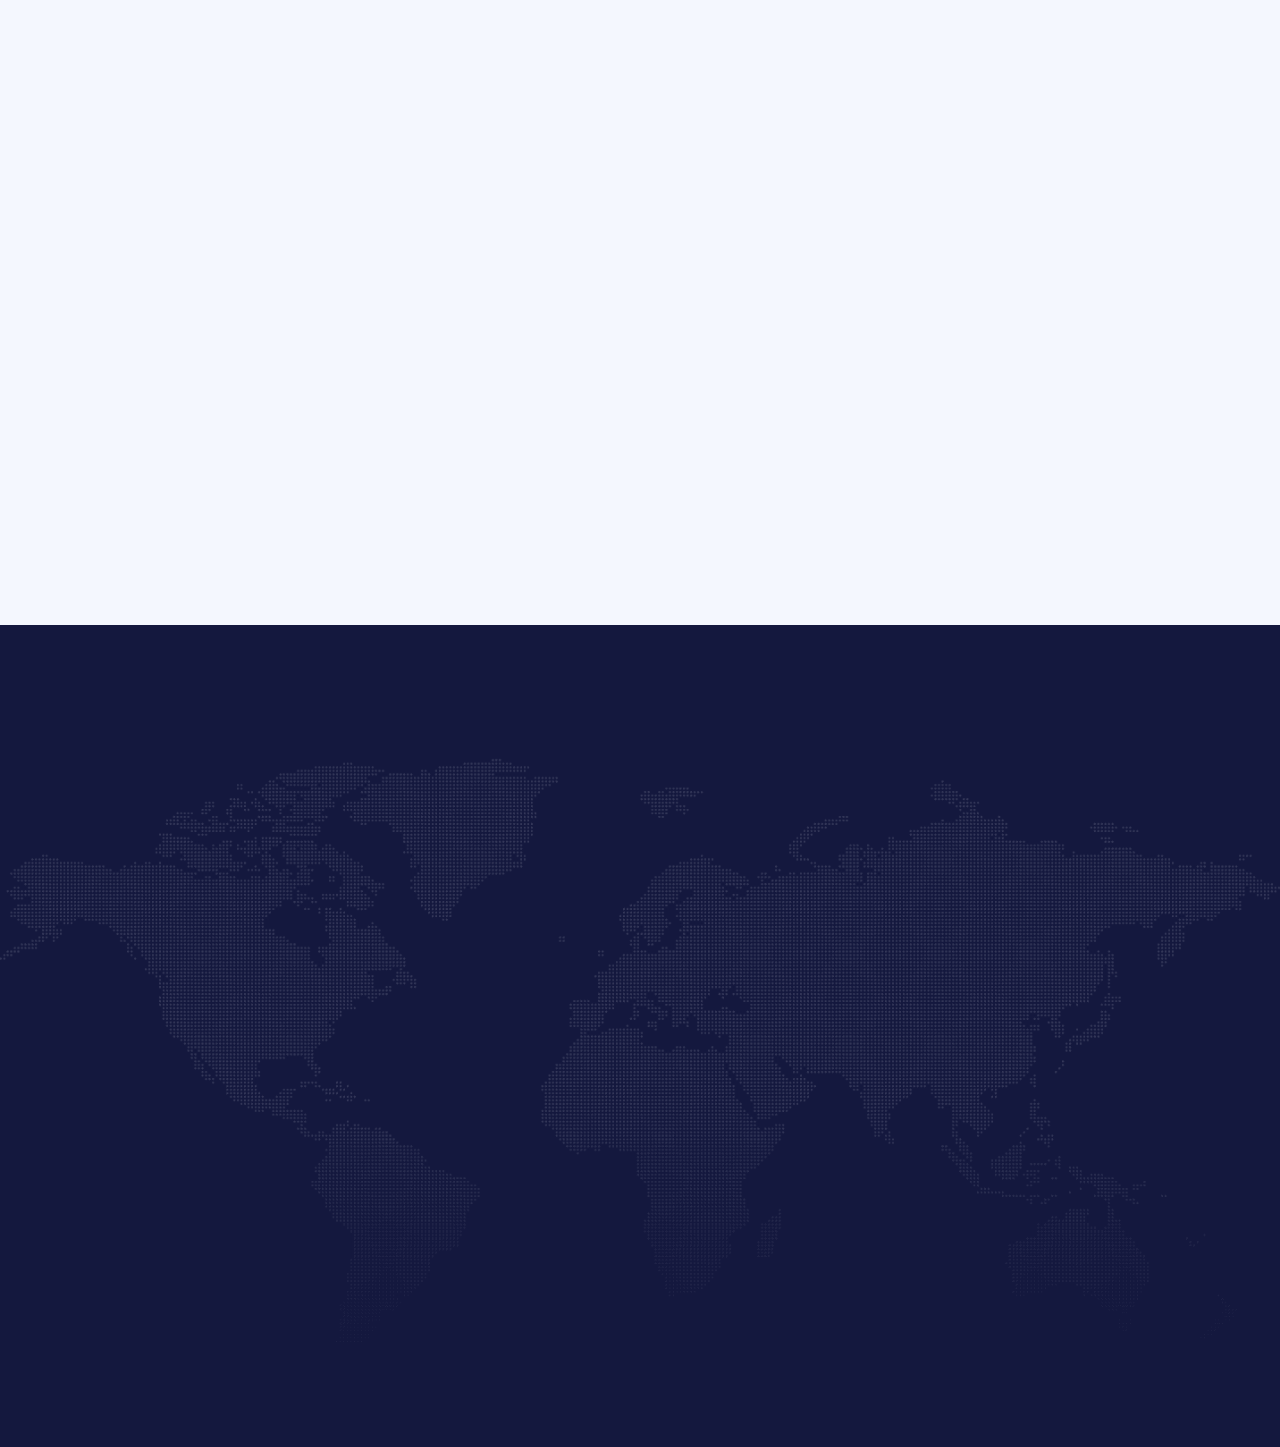
==== commit 8562c003: "update" ====
--- a/index.html
+++ b/index.html
@@ -63,7 +63,7 @@
                         <div class="nav-item dropdown">
                             <a href="#" class="nav-link dropdown-toggle" data-bs-toggle="dropdown">Pages</a>
                             <div class="dropdown-menu bg-light mt-2">
-                             <a href="team.html" class="dropdown-item">Our Team</a>
+<!--                             <a href="team.html" class="dropdown-item">Our Team</a>-->
 <!--                                <a href="faq.html" class="dropdown-item">FAQs</a>-->
                                 <a href="testimonial.html" class="dropdown-item">Testimonial</a>
                                 <a href="demo.html" class="dropdown-item">Demo Request</a>
@@ -471,17 +471,17 @@
                                         </div>
                                     </div>
                                 </div>
-								<div class="col-12 wow fadeIn" data-wow-delay="0.5s">
+								<div class="col-12 wow fadeIn" data-wow-delay="0.3s">
                                     <div class="team-item bg-white text-center rounded p-4 pt-0">
-                                        <img class="img-fluid rounded-circle p-4" src="img/NhanTran.png" alt="">
-                                        <h5 class="mb-0">MSc. Dang Tam Nhan</h5>
+                                        <img class="img-fluid rounded-circle p-4" src="img/DangKhoi.png" alt="">
+                                        <h5 class="mb-0">BE. Nguyen Duc Dang Khoi</h5>
                                         <small>AI Engineer</small>
                                        <div class="d-flex justify-content-center mt-3">
                                             <a class="btn btn-square btn-primary m-1" href=""><i
                                                     class="fas fa-graduation-cap"></i></a>
                                             <a class="btn btn-square btn-primary m-1" href=""><i
                                                     class="fa fa-link"></i></a>
-                                            <a class="btn btn-square btn-primary m-1" href=""><i
+                                            <a class="btn btn-square btn-primary m-1" href="https://www.linkedin.com/in/nguyenducdangkhoi"><i
                                                     class="fab fa-linkedin-in"></i></a>
                                         </div>
                                     </div>
@@ -505,17 +505,17 @@
                                         </div>
                                     </div>
                                 </div>                                
-								<div class="col-12 wow fadeIn" data-wow-delay="0.3s">
+								<div class="col-12 wow fadeIn" data-wow-delay="0.5s">
                                     <div class="team-item bg-white text-center rounded p-4 pt-0">
-                                        <img class="img-fluid rounded-circle p-4" src="img/DangKhoi.png" alt="">
-                                        <h5 class="mb-0">BE. Nguyen Duc Dang Khoi</h5>
+                                        <img class="img-fluid rounded-circle p-4" src="img/NhanDang.png" alt="">
+                                        <h5 class="mb-0">MSc. Dang Tam Nhan</h5>
                                         <small>AI Engineer</small>
                                        <div class="d-flex justify-content-center mt-3">
                                             <a class="btn btn-square btn-primary m-1" href=""><i
                                                     class="fas fa-graduation-cap"></i></a>
                                             <a class="btn btn-square btn-primary m-1" href=""><i
                                                     class="fa fa-link"></i></a>
-                                            <a class="btn btn-square btn-primary m-1" href="https://www.linkedin.com/in/nguyenducdangkhoi"><i
+                                            <a class="btn btn-square btn-primary m-1" href=""><i
                                                     class="fab fa-linkedin-in"></i></a>
                                         </div>
                                     </div>
@@ -656,7 +656,7 @@
          </div>
          <div class="col-md-9 col-lg-6 wow fadeIn" data-wow-delay="0.5s">
            <div class="map-responsive">
-						 <iframe src="https://www.google.com/maps/embed?pb=!1m18!1m12!1m3!1d3918.2665357742208!2d106.7949555139463!3d10.867320815042248!2m3!1f0!2f0!3f0!3m2!1i1024!2i768!4f13.1!3m3!1m2!1s0x3175277b9fa0eca9%3A0xc1b8a23f27d681b2!2sInformation%20Technology%20Park%20-%20VNU-HCM!5e0!3m2!1sen!2s!4v1687660675967!5m2!1sen!2s" width="800" height="600" frameborder="0" style="border:0; width: 100%;" allowfullscreen="" loading="lazy" ></iframe>
+						 <iframe src="https://www.google.com/maps/embed?pb=!1m18!1m12!1m3!1d250734.24857787945!2d106.74276100405655!3d10.908671401288839!2m3!1f0!2f0!3f0!3m2!1i1024!2i768!4f13.1!3m3!1m2!1s0x317527510de18227%3A0x9a5430ba095b1dd3!2sAI4IA!5e0!3m2!1sen!2s!4v1691030500626!5m2!1sen!2s" width="800" height="600" frameborder="0" style="border:0; width: 100%;" allowfullscreen="" loading="lazy" ></iframe>
 					  	</div>
          </div>
        </div>
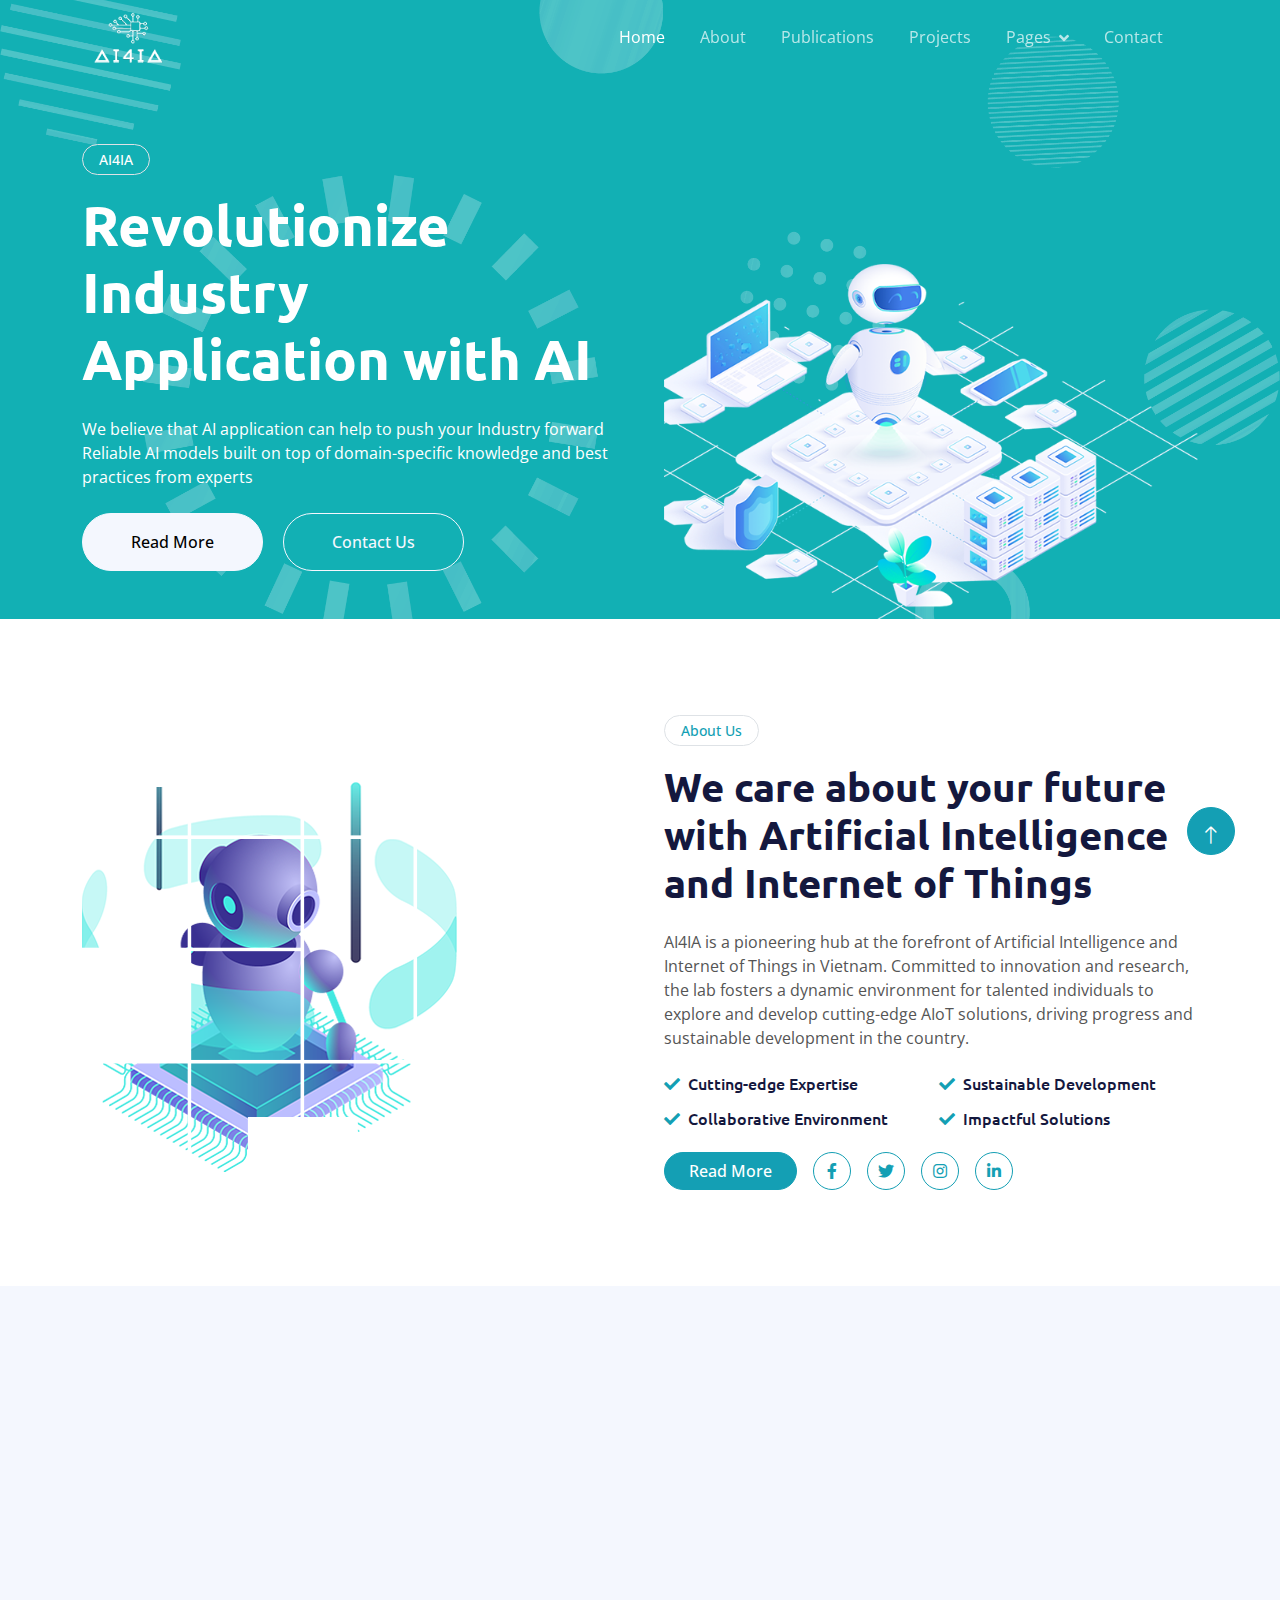
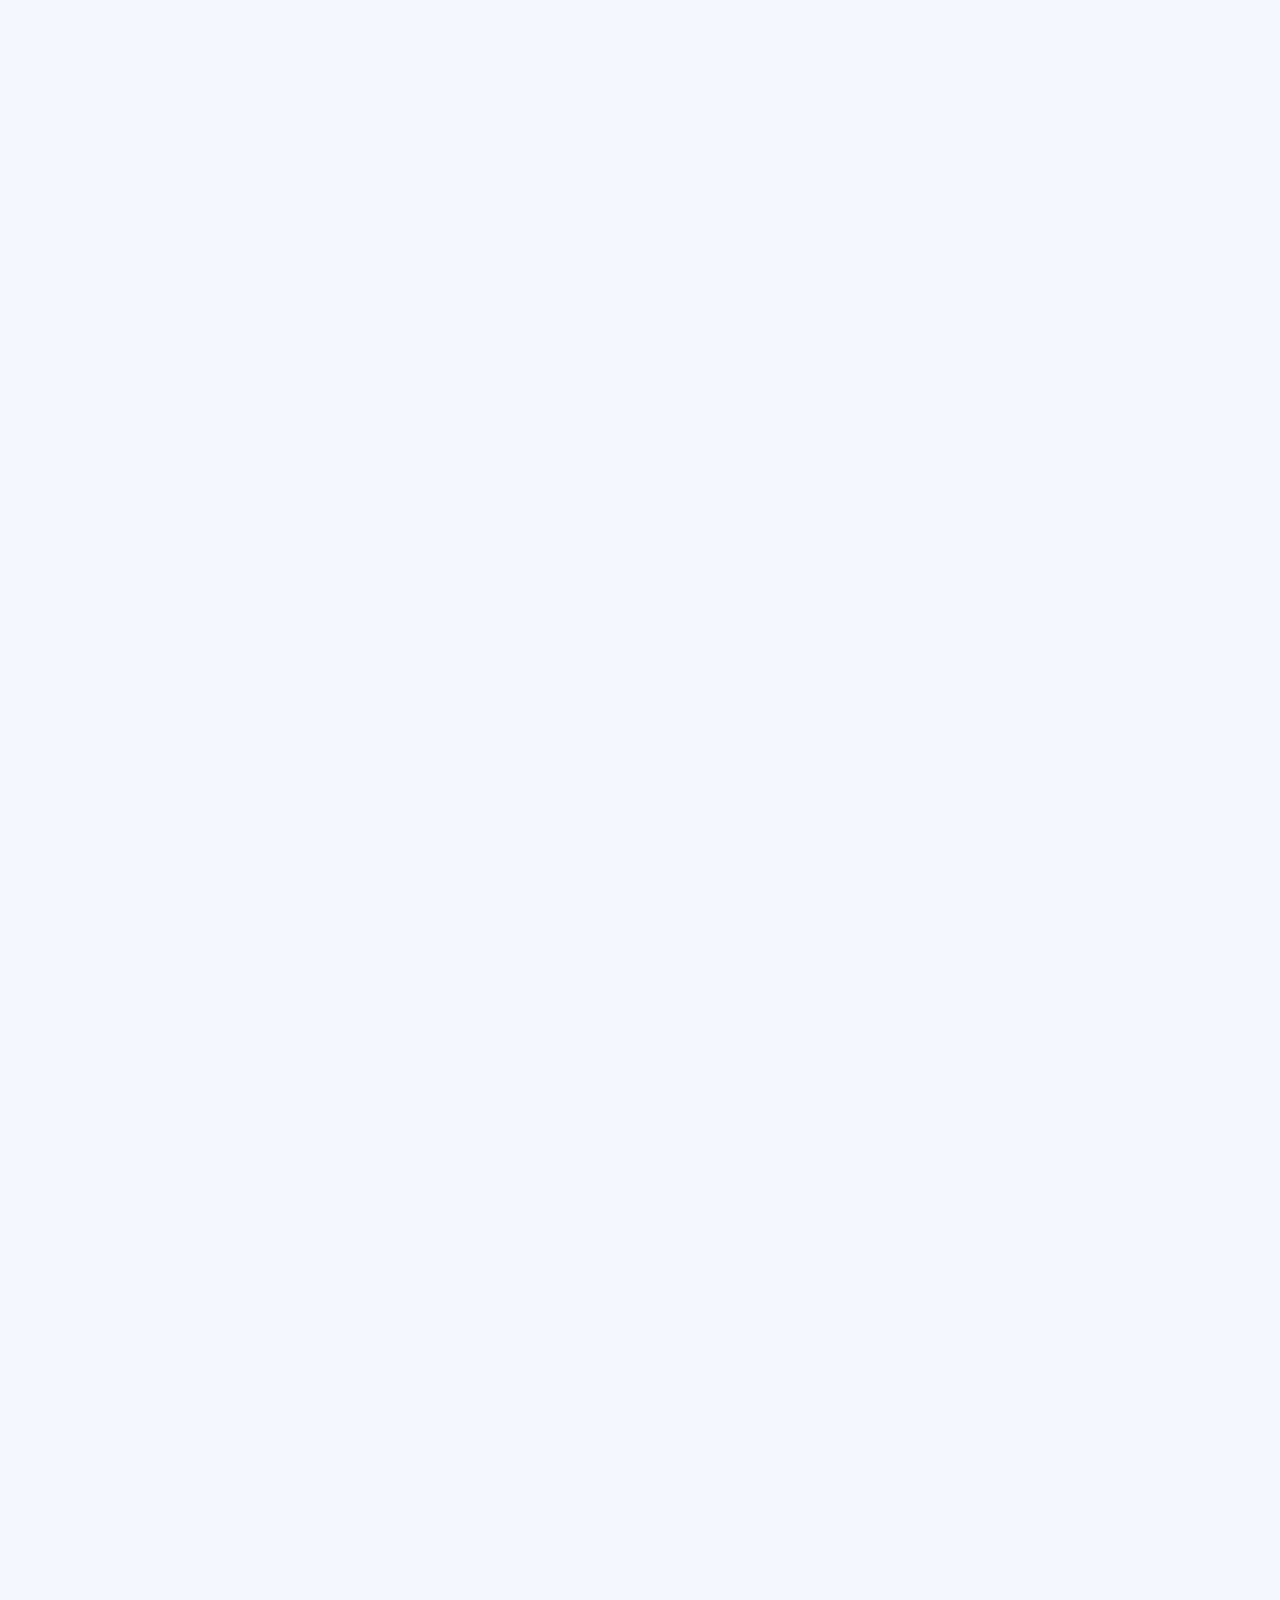
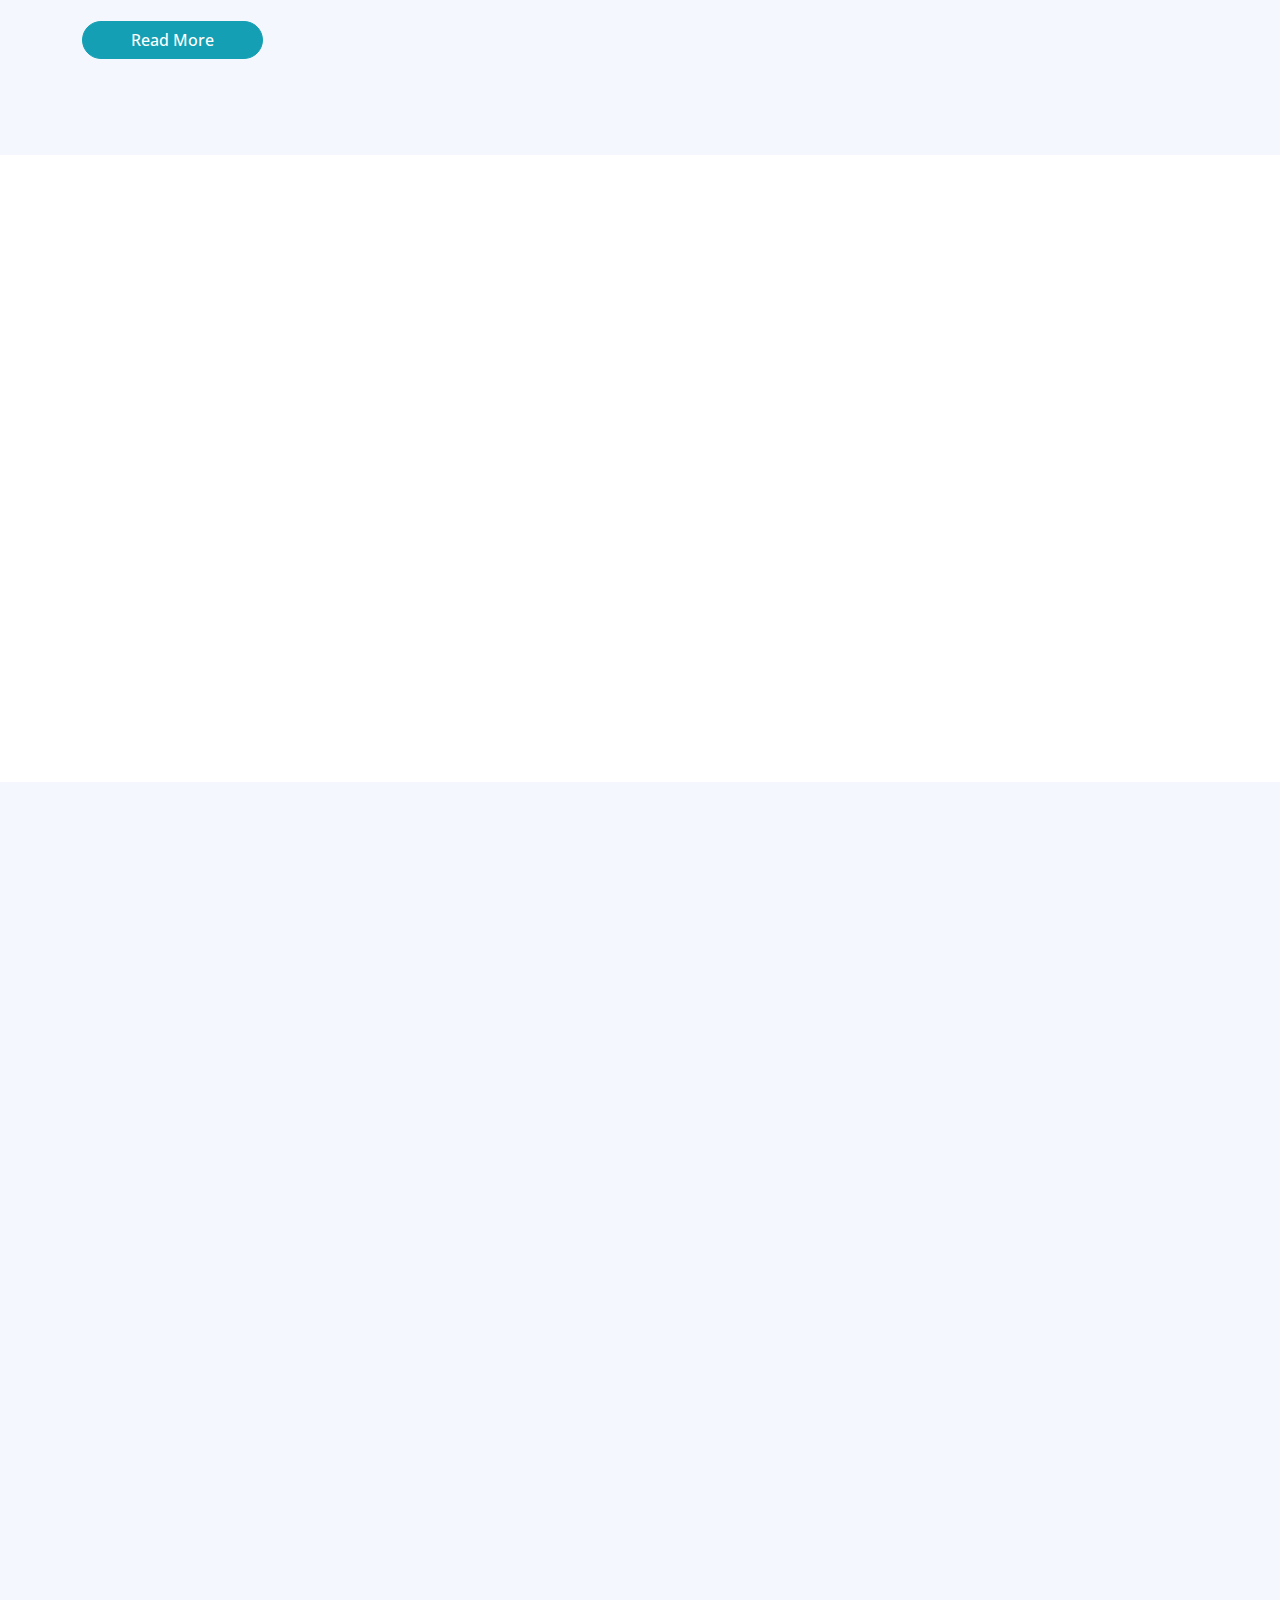
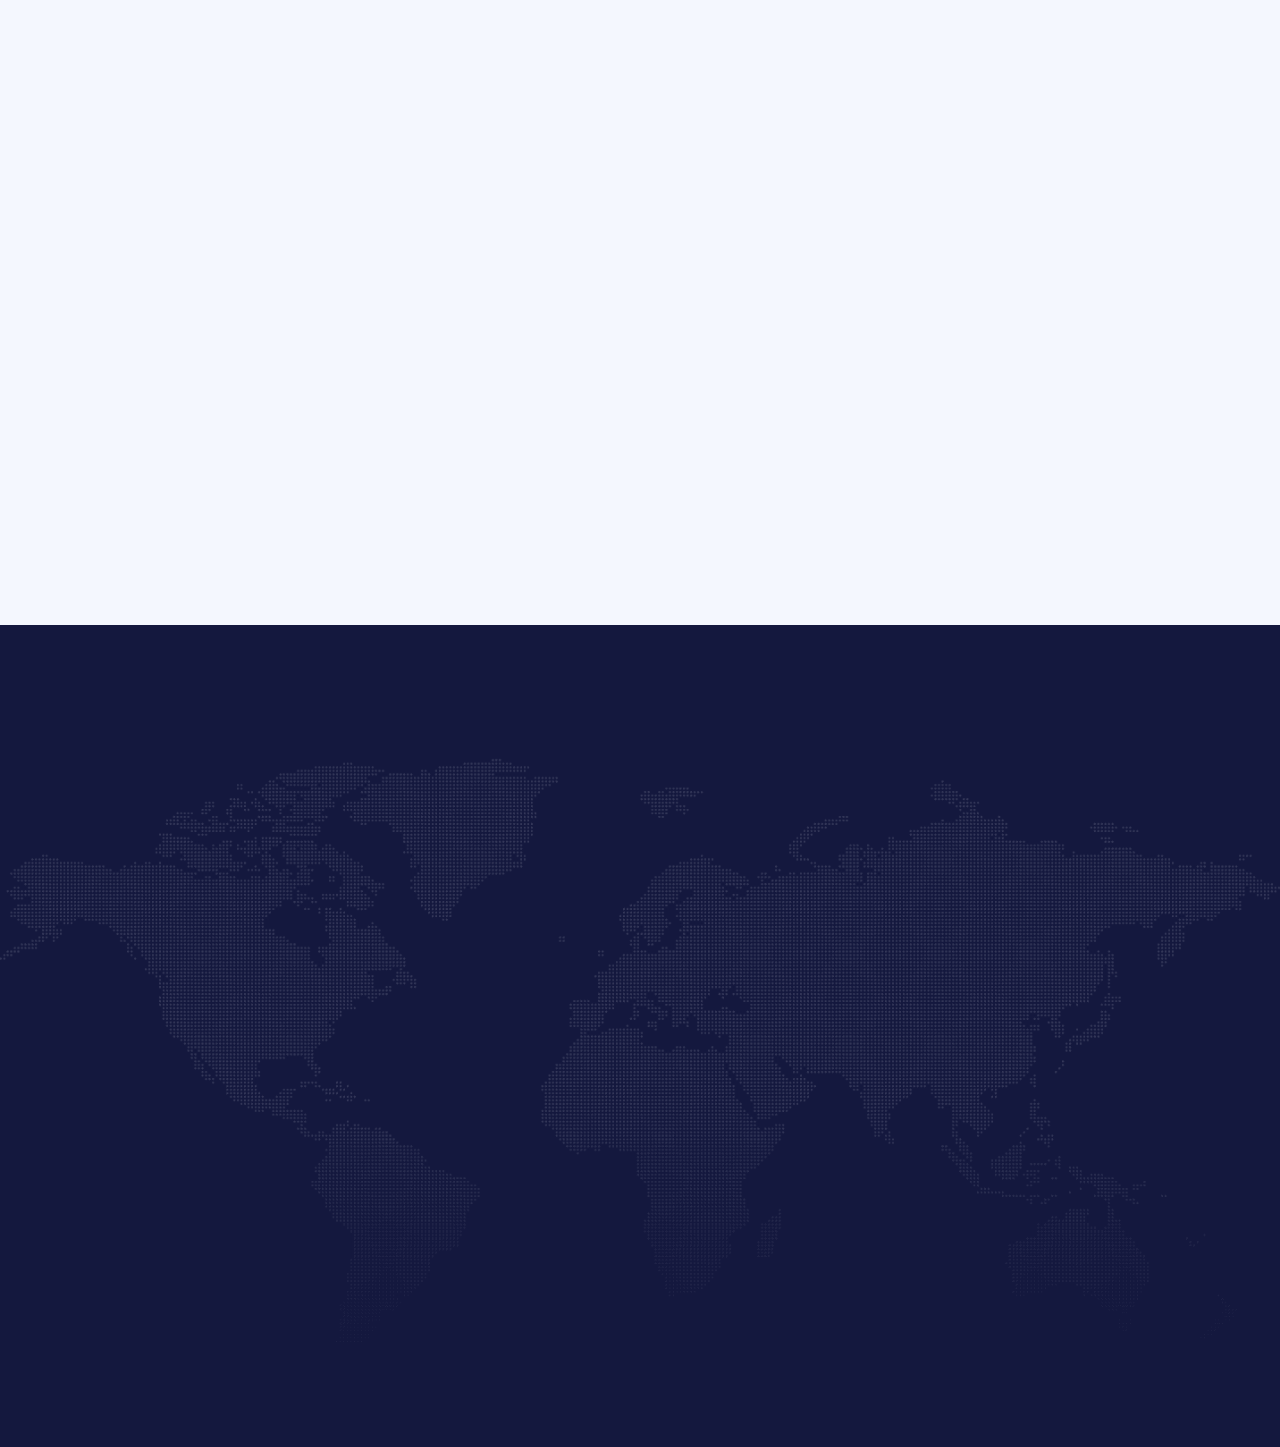
==== commit ec89ad1f: "update" ====
--- a/index.html
+++ b/index.html
@@ -624,15 +624,15 @@
            <a href="index.html" class="d-inline-block mb-3">
              <img class="img-fluid" src="img/Logo_AIoT.png">
            </a>
-           <p class="mb-0">Focused on innovation and collaboration, the lab drives advancements in technology, empowering sustainable growth and transformative solutions for the nation's future.</p>
+           <p class="mb-0">Focused on innovation and collaboration, the lab drives advancements in technology, empowering sustainable growth and transformative solutions for the industry.</p>
          </div>
          <div class="col-md-6 col-lg-3 wow fadeIn" data-wow-delay="0.3s">
            <h5 class="text-white mb-4">Get In Touch</h5>
            <p>
-             <i class="fa fa-map-marker-alt me-3"></i>Room 207, Information Technology Park, Vietnam National University Ho Chi Minh City (ITP), Linh Trung Ward, Thuc Duc City, Ho Chi Minh City, Vietnam
+             <i class="fa fa-map-marker-alt me-3"></i>Room 207, Information Technology Park, Vietnam National University Ho Chi Minh City (ITP), Quarter 6, Linh Trung Ward, Thu Duc City, Ho Chi Minh City, Vietnam.
            </p>
            <p>
-             <i class="fa fa-phone-alt me-3"></i>(028) 37244270 ext. 3232
+             <i class="fa fa-phone-alt me-3"></i>(+84) 090 678 5734
            </p>
            <p>
              <i class="fa fa-envelope me-3"></i>info@ai4ia.cc
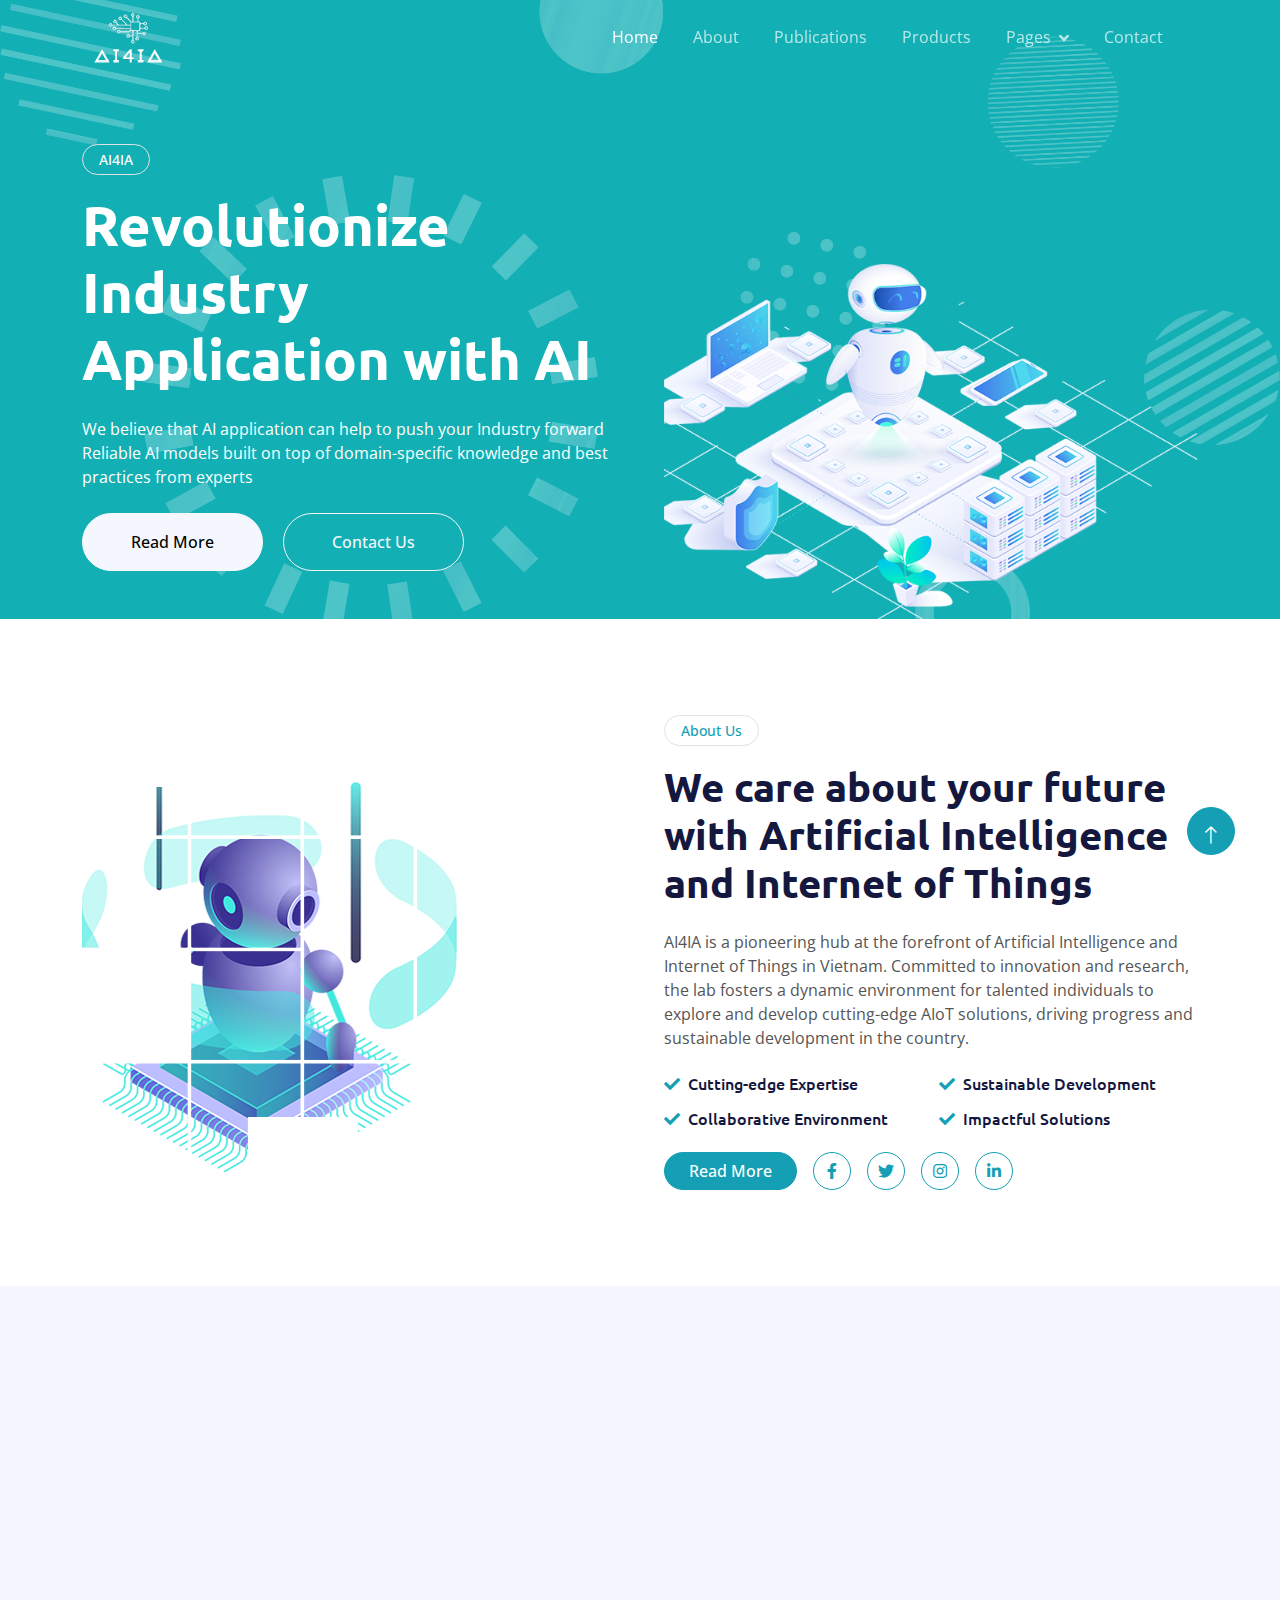
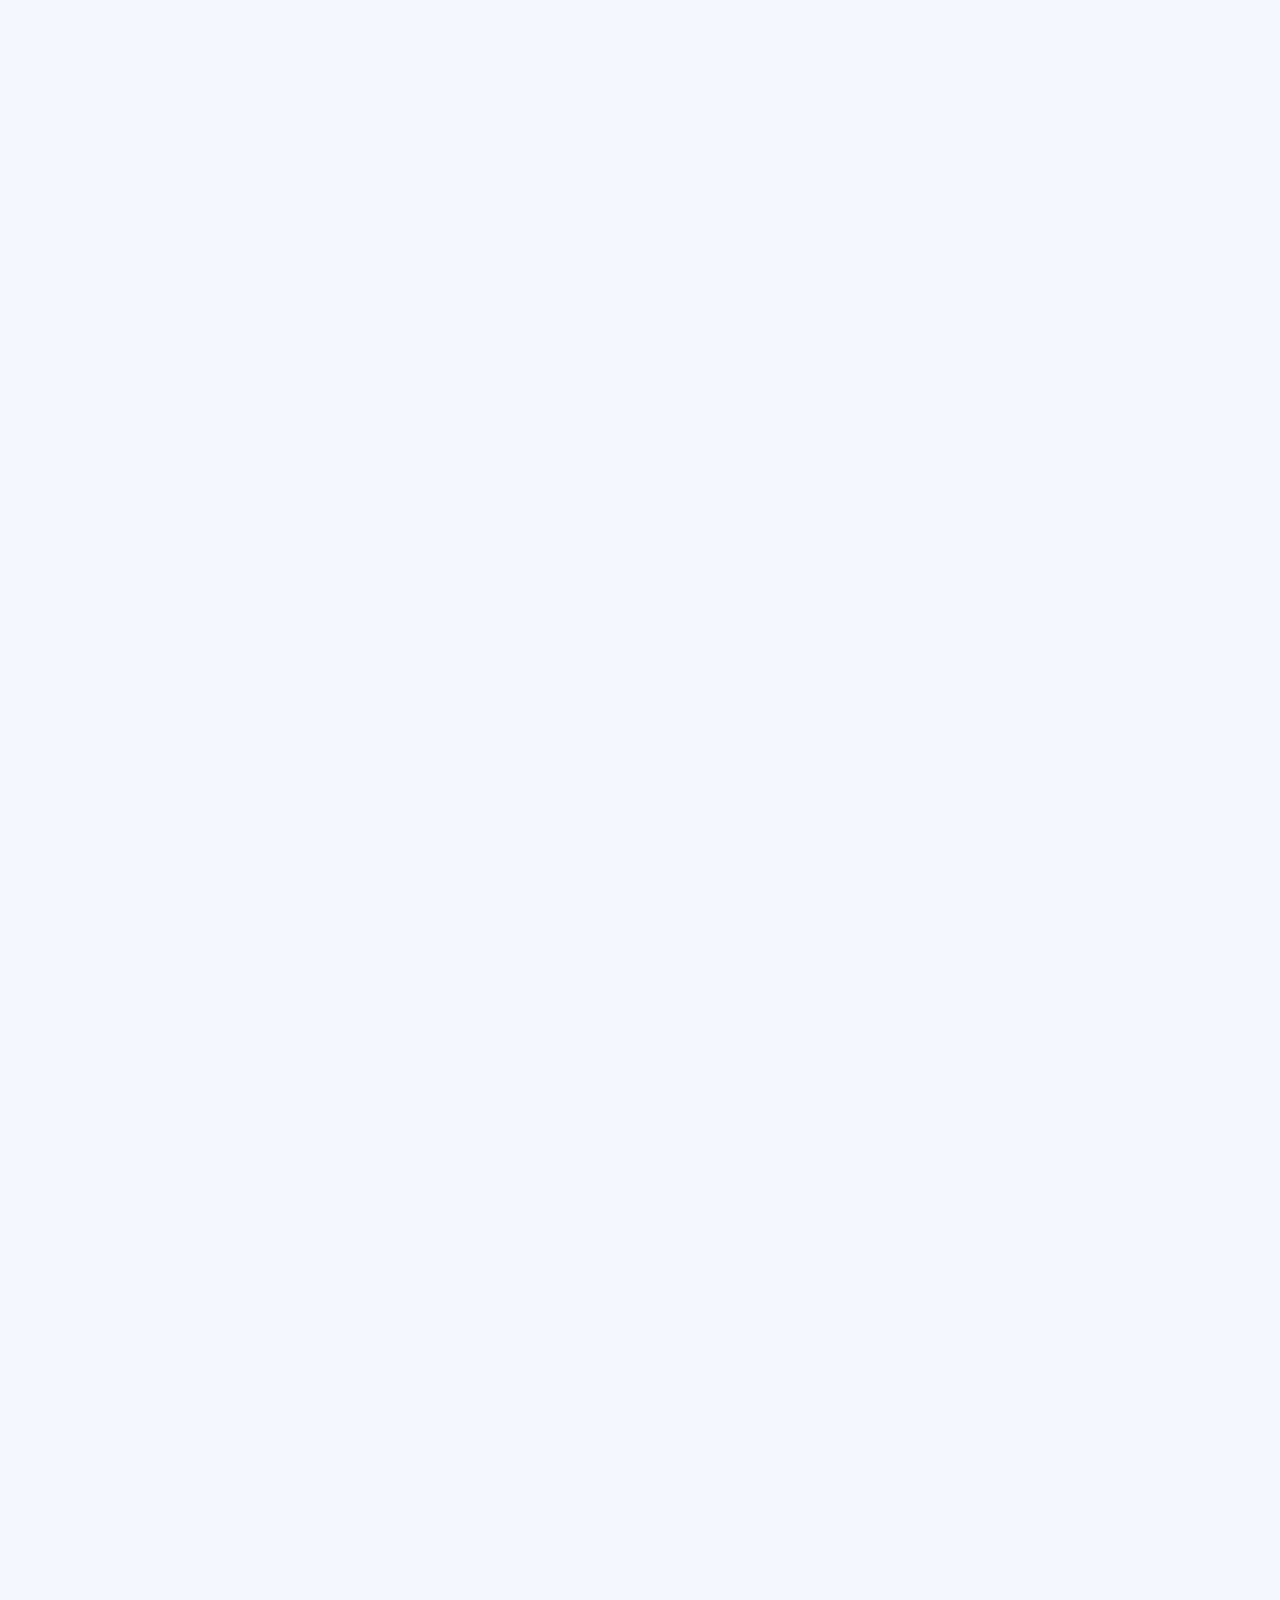
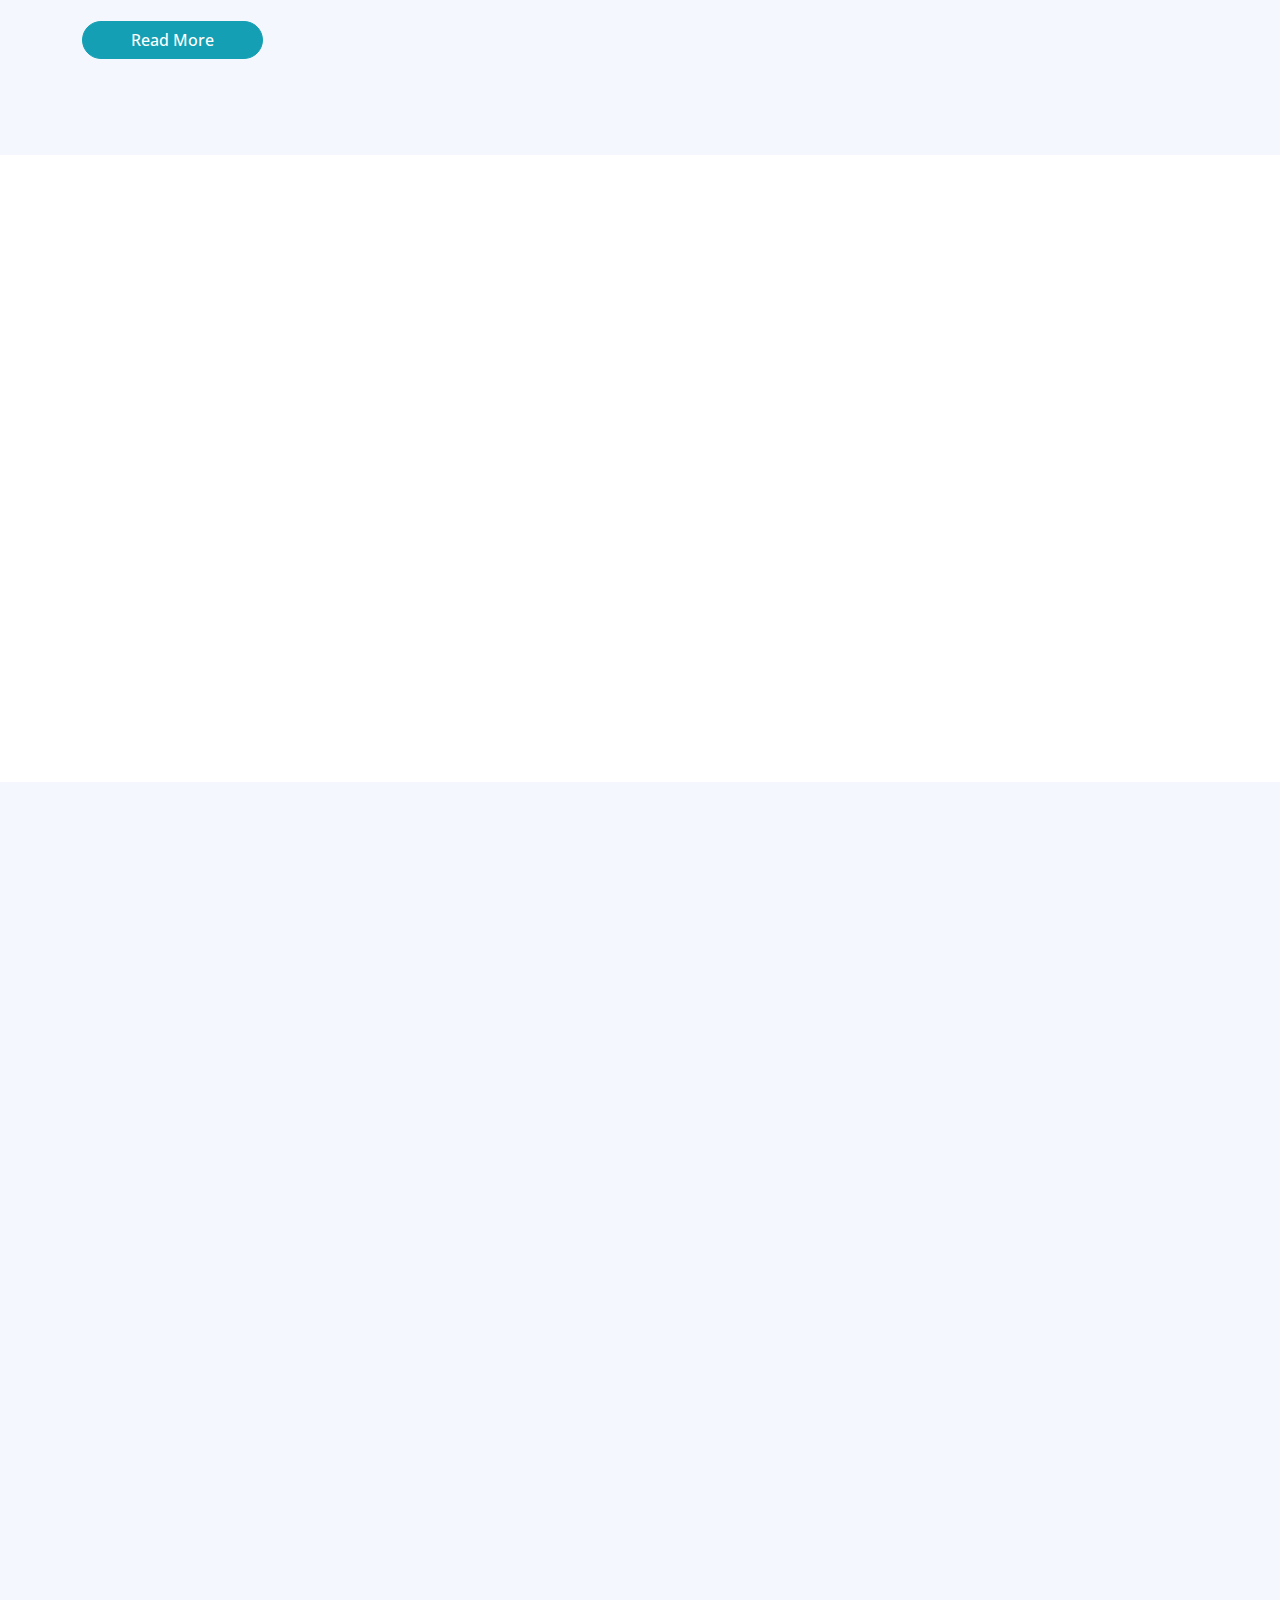
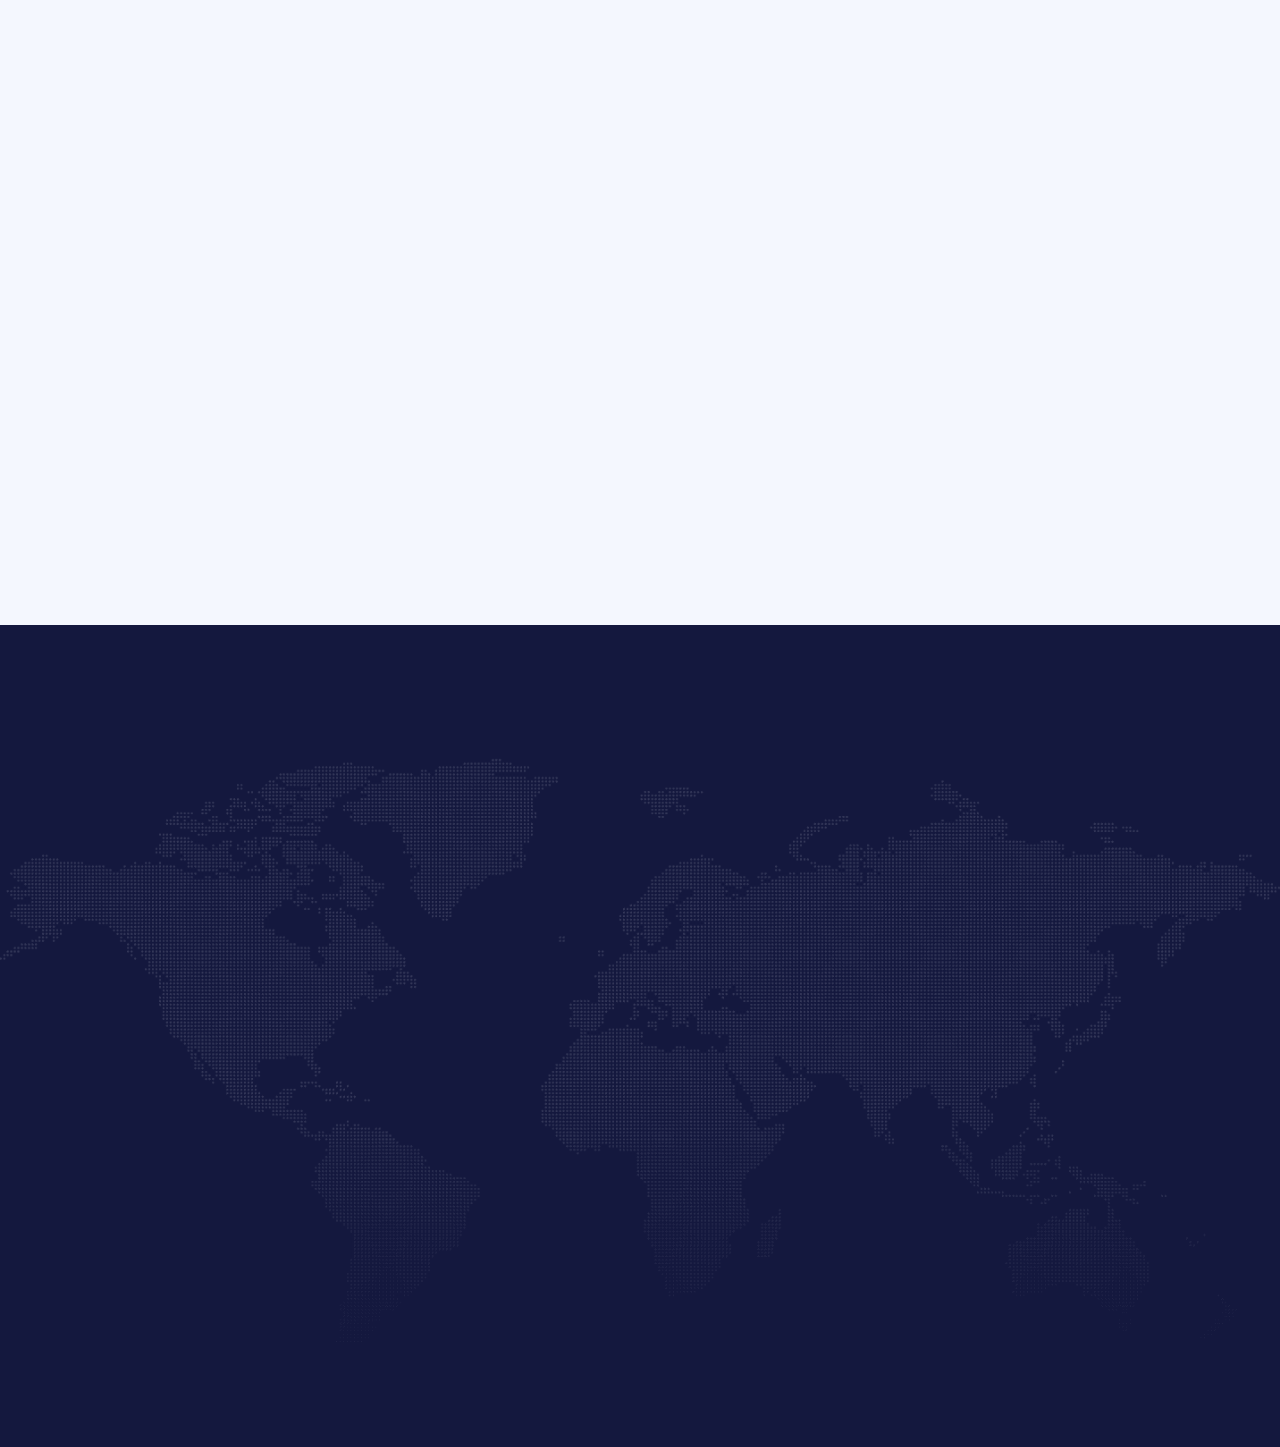
==== commit 0ff1b76f: "update" ====
--- a/index.html
+++ b/index.html
@@ -59,7 +59,7 @@
                         <a href="index.html" class="nav-item nav-link active">Home</a>
                         <a href="about.html" class="nav-item nav-link">About</a>
                         <a href="publication.html" class="nav-item nav-link">Publications</a>
-                        <a href="project.html" class="nav-item nav-link">Projects</a>
+                        <a href="product.html" class="nav-item nav-link">Products</a>
                         <div class="nav-item dropdown">
                             <a href="#" class="nav-link dropdown-toggle" data-bs-toggle="dropdown">Pages</a>
                             <div class="dropdown-menu bg-light mt-2">
@@ -174,7 +174,7 @@
                         AI4IA aims to be a comprehensive resource center for AI and IoT, offering services that empower individuals, businesses, 
                         and organizations to harness the potential of these transformative technologies
                     </p>
-                    <a class="btn btn-primary rounded-pill px-4" href="project.html">Read More</a>
+                    <a class="btn btn-primary rounded-pill px-4" href="product.html">Read More</a>
                 </div>
                 <div class="col-lg-7">
                     <div class="row g-4">
@@ -238,7 +238,7 @@
         <div class="container py-5">
             <div class="mx-auto text-center wow fadeIn" data-wow-delay="0.1s" style="max-width: 500px;">
                 <div class="btn btn-sm border rounded-pill text-primary px-3 mb-3">Case Study</div>
-                <h1 class="mb-4"><a href="project.html"> Explore Our Recent AI4IA Case Studies </a></h1>
+                <h1 class="mb-4"><a href="product.html"> Explore Our Recent AI4IA Case Studies </a></h1>
             </div>
 
              <div class="row g-4">
@@ -276,7 +276,7 @@
                     </div>
                 </div>
             </div>
-             <a class="btn btn-primary rounded-pill px-lg-5" href="project.html" align="right">Read More</a>
+             <a class="btn btn-primary rounded-pill px-lg-5" href="product.html" align="right">Read More</a>
         </div>
     </div>
     <!-- Case End -->
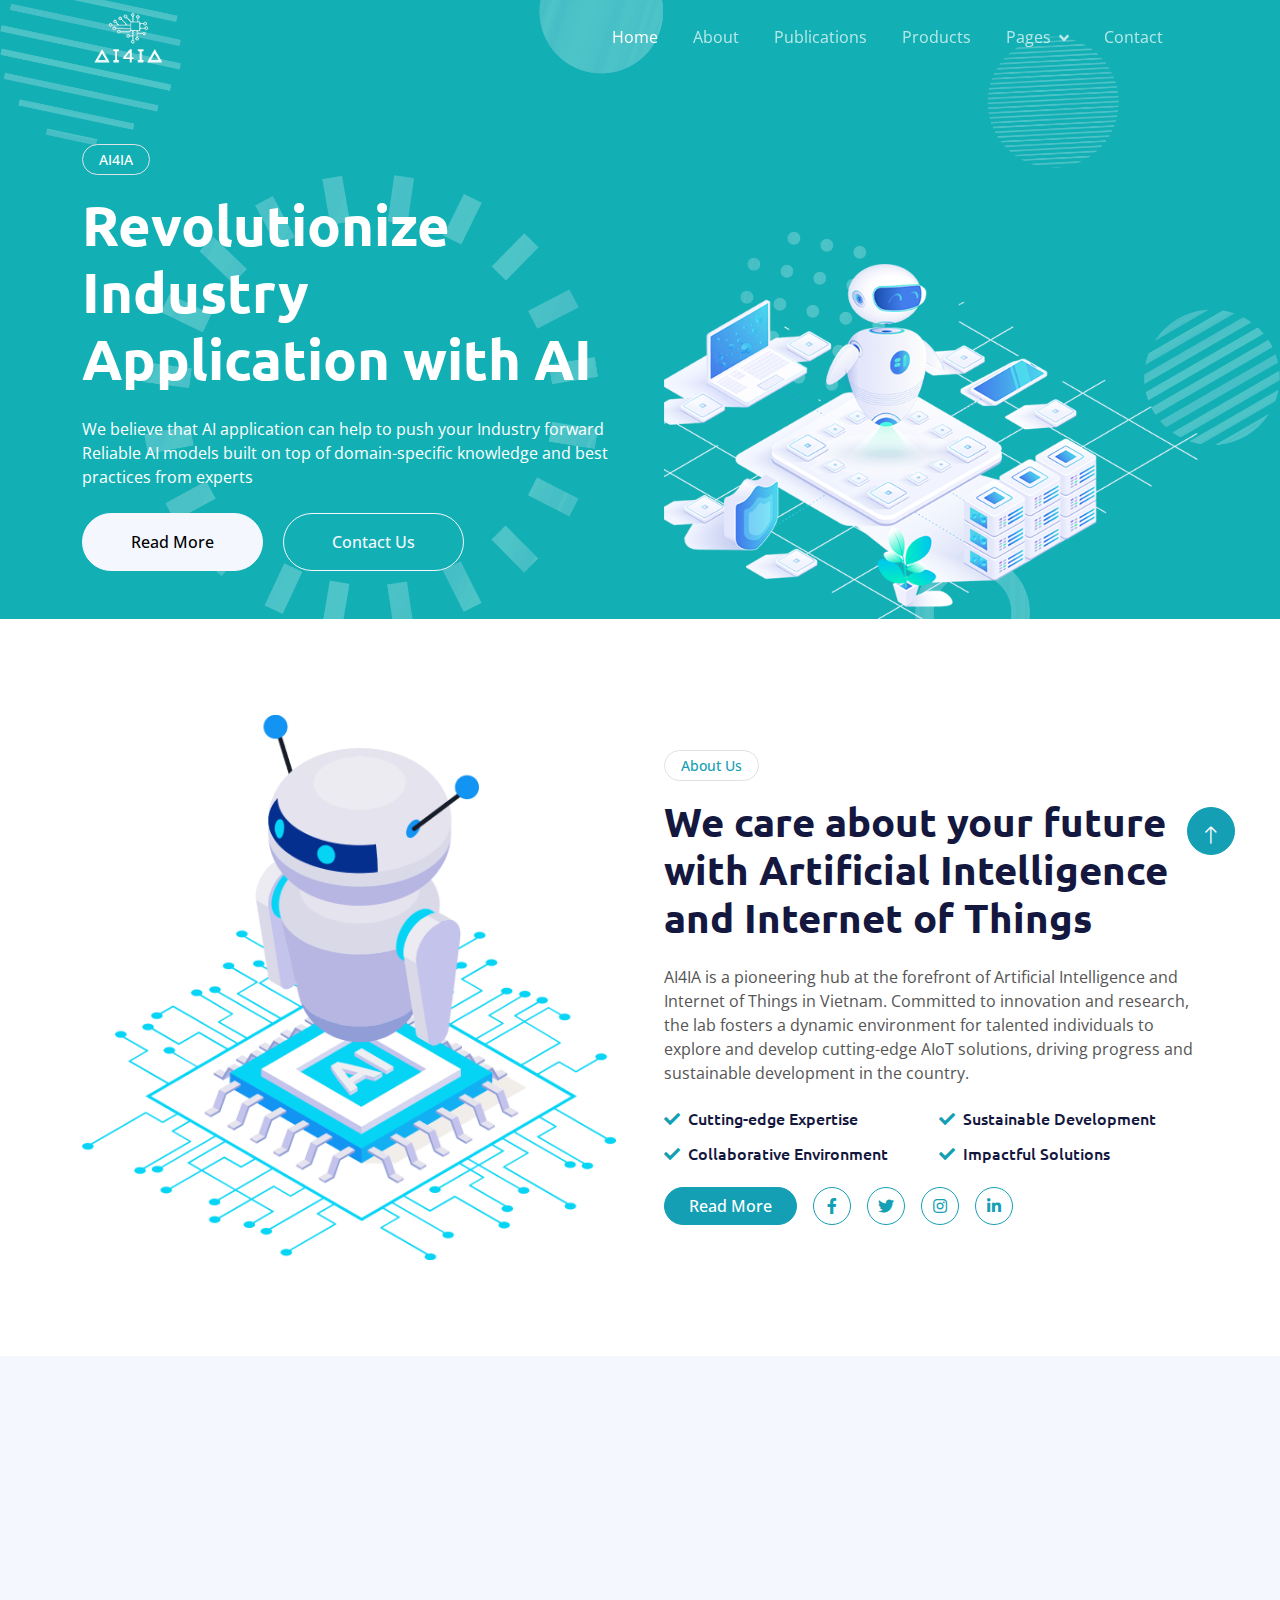
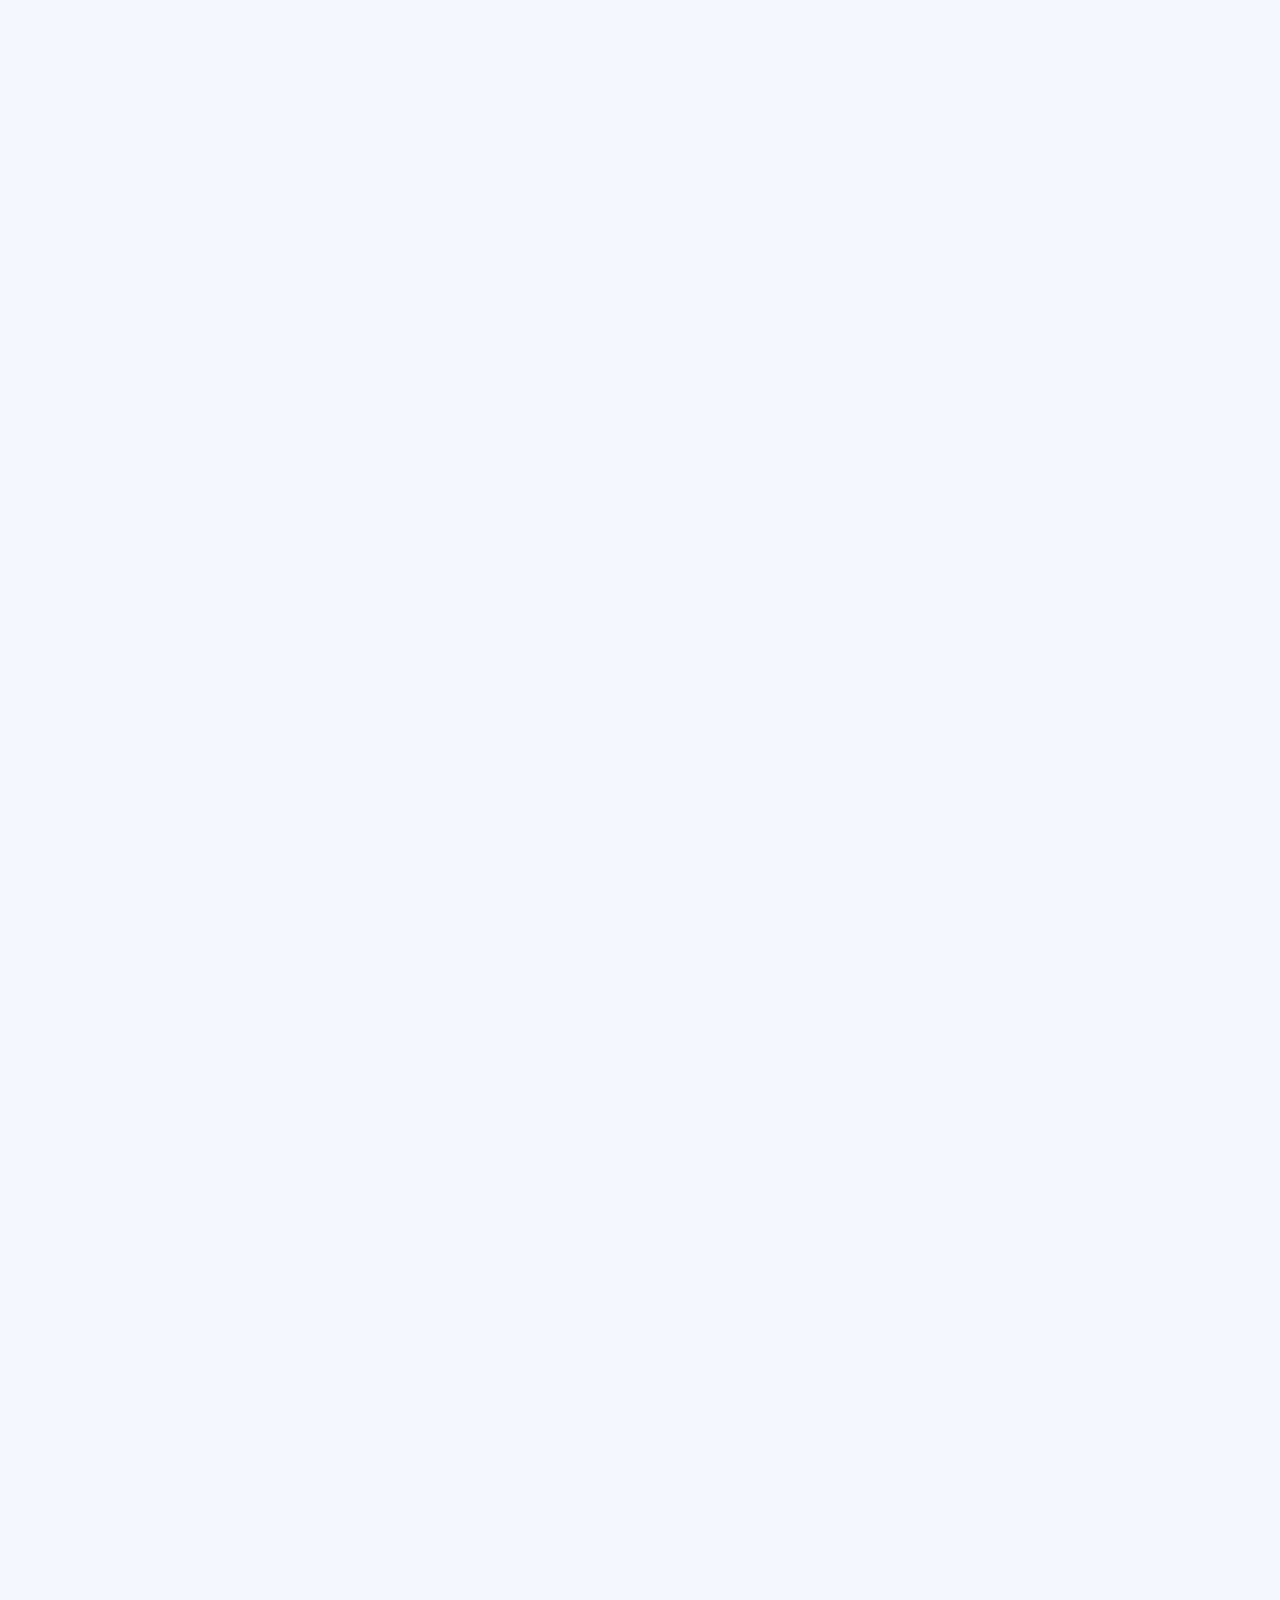
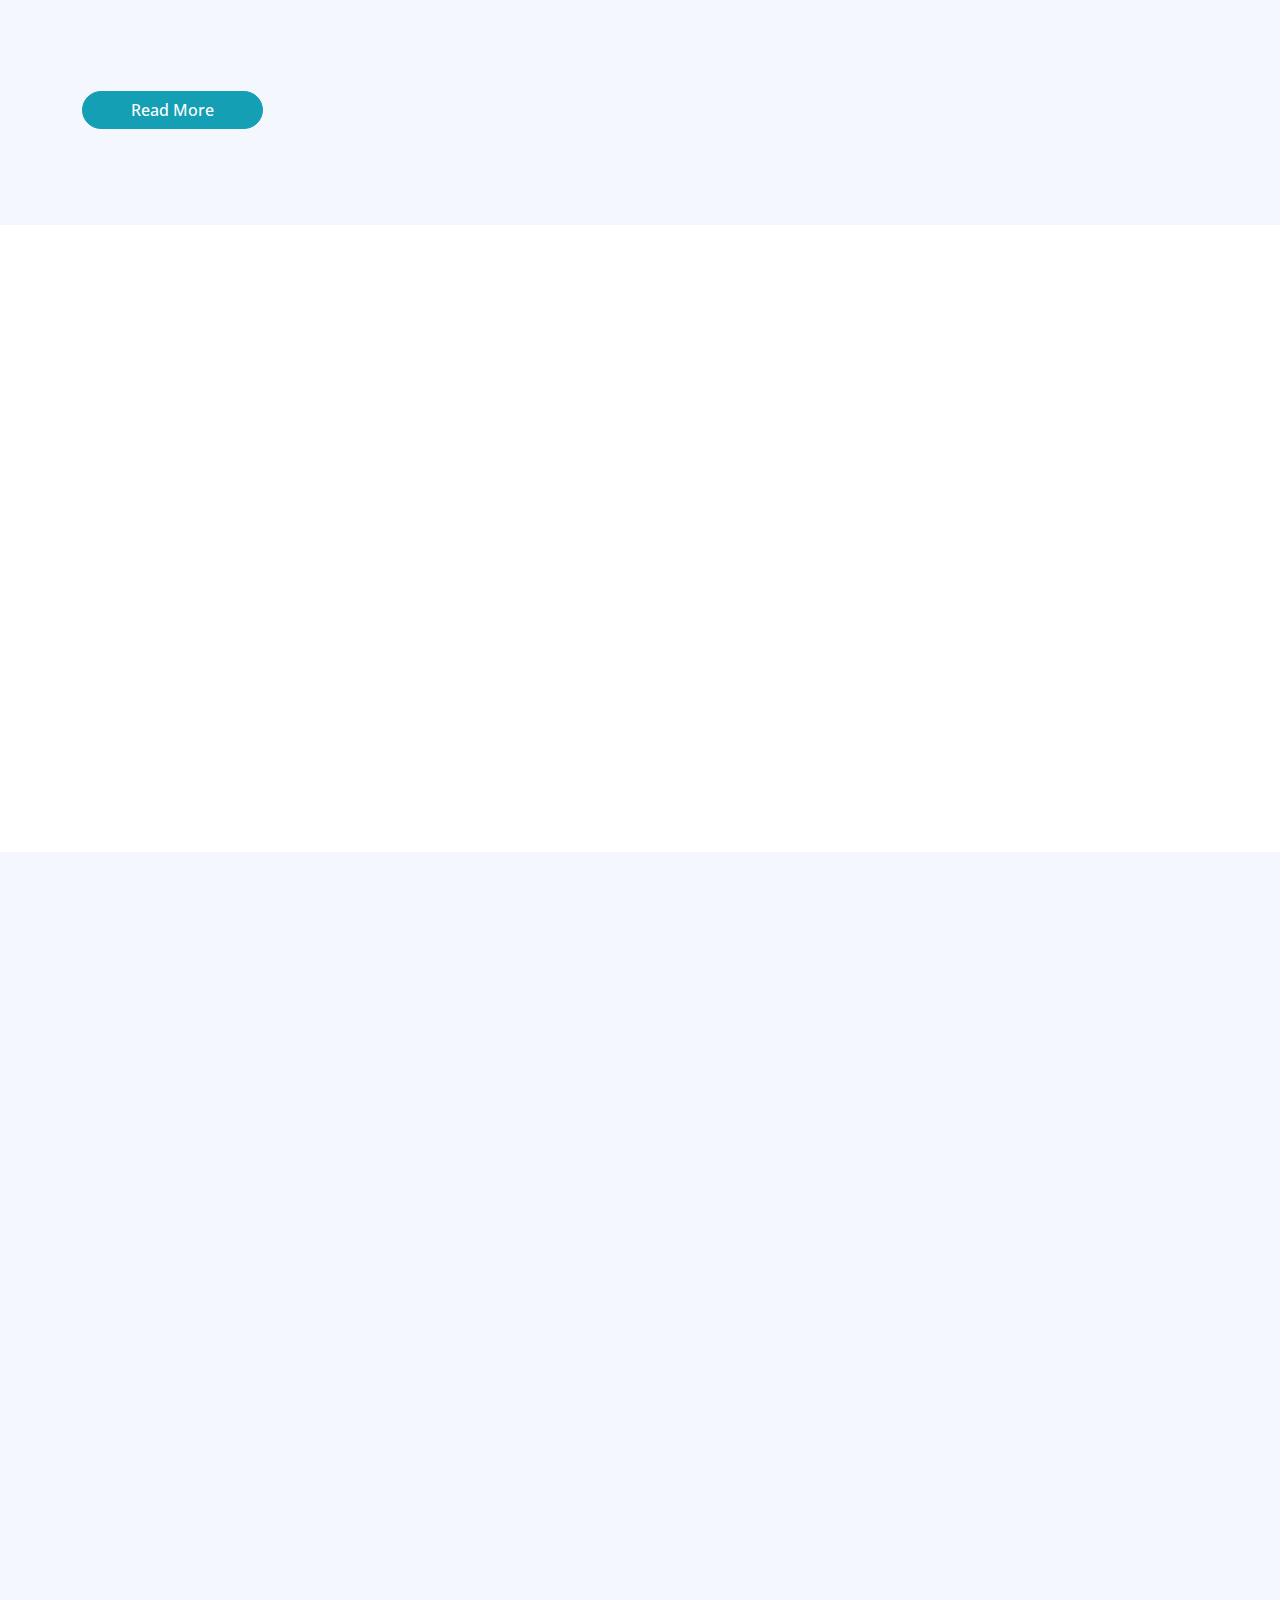
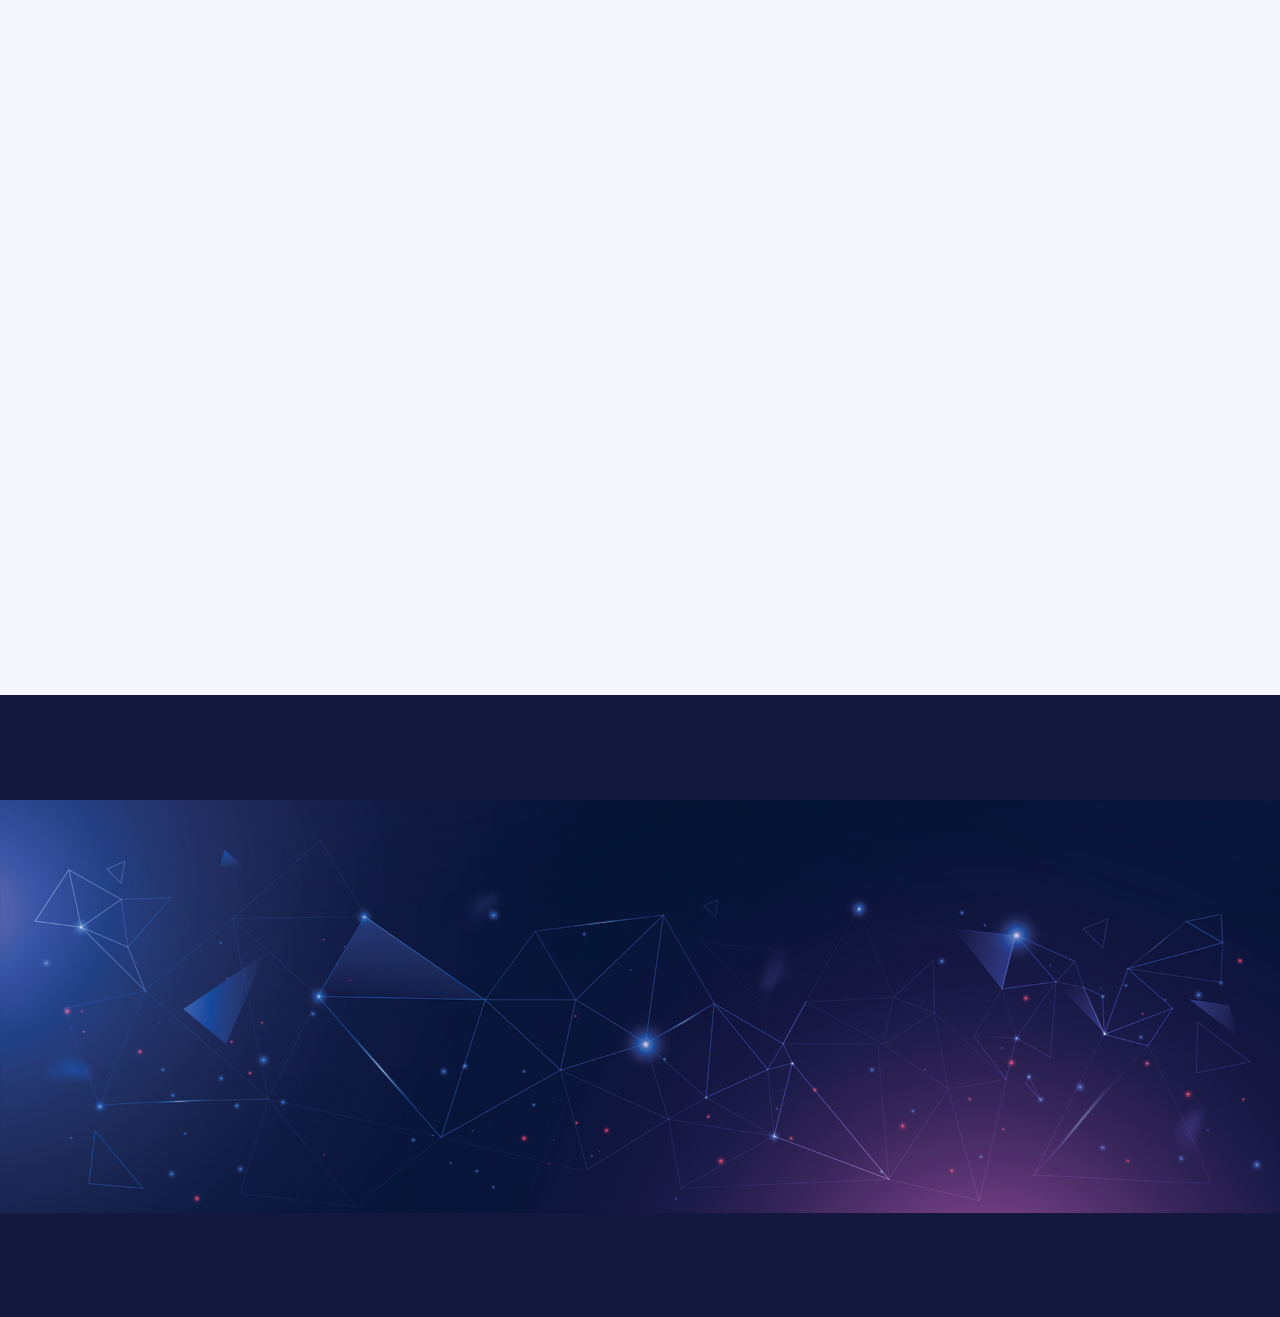
==== commit 0a4c006c: "update" ====
--- a/index.html
+++ b/index.html
@@ -620,6 +620,11 @@
    <div class="container-fluid bg-dark text-white-50 footer pt-5">
      <div class="container py-5">
        <div class="row g-5">
+		 <div class="col-md-9 col-lg-6 wow fadeIn" data-wow-delay="0.5s">
+         <div class="map-responsive">
+						 <iframe src="https://www.google.com/maps/embed?pb=!1m18!1m12!1m3!1d3918.257554874999!2d106.79103617587693!3d10.868004857496148!2m3!1f0!2f0!3f0!3m2!1i1024!2i768!4f13.1!3m3!1m2!1s0x317527510de18227%3A0x9a5430ba095b1dd3!2sAI4IA!5e0!3m2!1sen!2s!4v1691072691499!5m2!1sen!2s" width="400" height="400" frameborder="0" style="border:0; width: 100%;" allowfullscreen="" loading="lazy" ></iframe>
+					  	</div>
+         </div>
          <div class="col-md-6 col-lg-3 wow fadeIn" data-wow-delay="0.1s">
            <a href="index.html" class="d-inline-block mb-3">
              <img class="img-fluid" src="img/Logo_AIoT.png">
@@ -654,11 +659,6 @@
              </a>
            </div>
          </div>
-         <div class="col-md-9 col-lg-6 wow fadeIn" data-wow-delay="0.5s">
-           <div class="map-responsive">
-						 <iframe src="https://www.google.com/maps/embed?pb=!1m18!1m12!1m3!1d250734.24857787945!2d106.74276100405655!3d10.908671401288839!2m3!1f0!2f0!3f0!3m2!1i1024!2i768!4f13.1!3m3!1m2!1s0x317527510de18227%3A0x9a5430ba095b1dd3!2sAI4IA!5e0!3m2!1sen!2s!4v1691030500626!5m2!1sen!2s" width="800" height="600" frameborder="0" style="border:0; width: 100%;" allowfullscreen="" loading="lazy" ></iframe>
-					  	</div>
-         </div>
        </div>
      </div>
      <div class="container wow fadeIn" data-wow-delay="0.1s">
--- a/css/style.css
+++ b/css/style.css
@@ -216,7 +216,7 @@
     height: 100%;
     top: 0;
     left: 0;
-    background: url(../img/bg-about-img.png) top left no-repeat;
+    background: top left no-repeat;
     background-size: contain;
 }
 
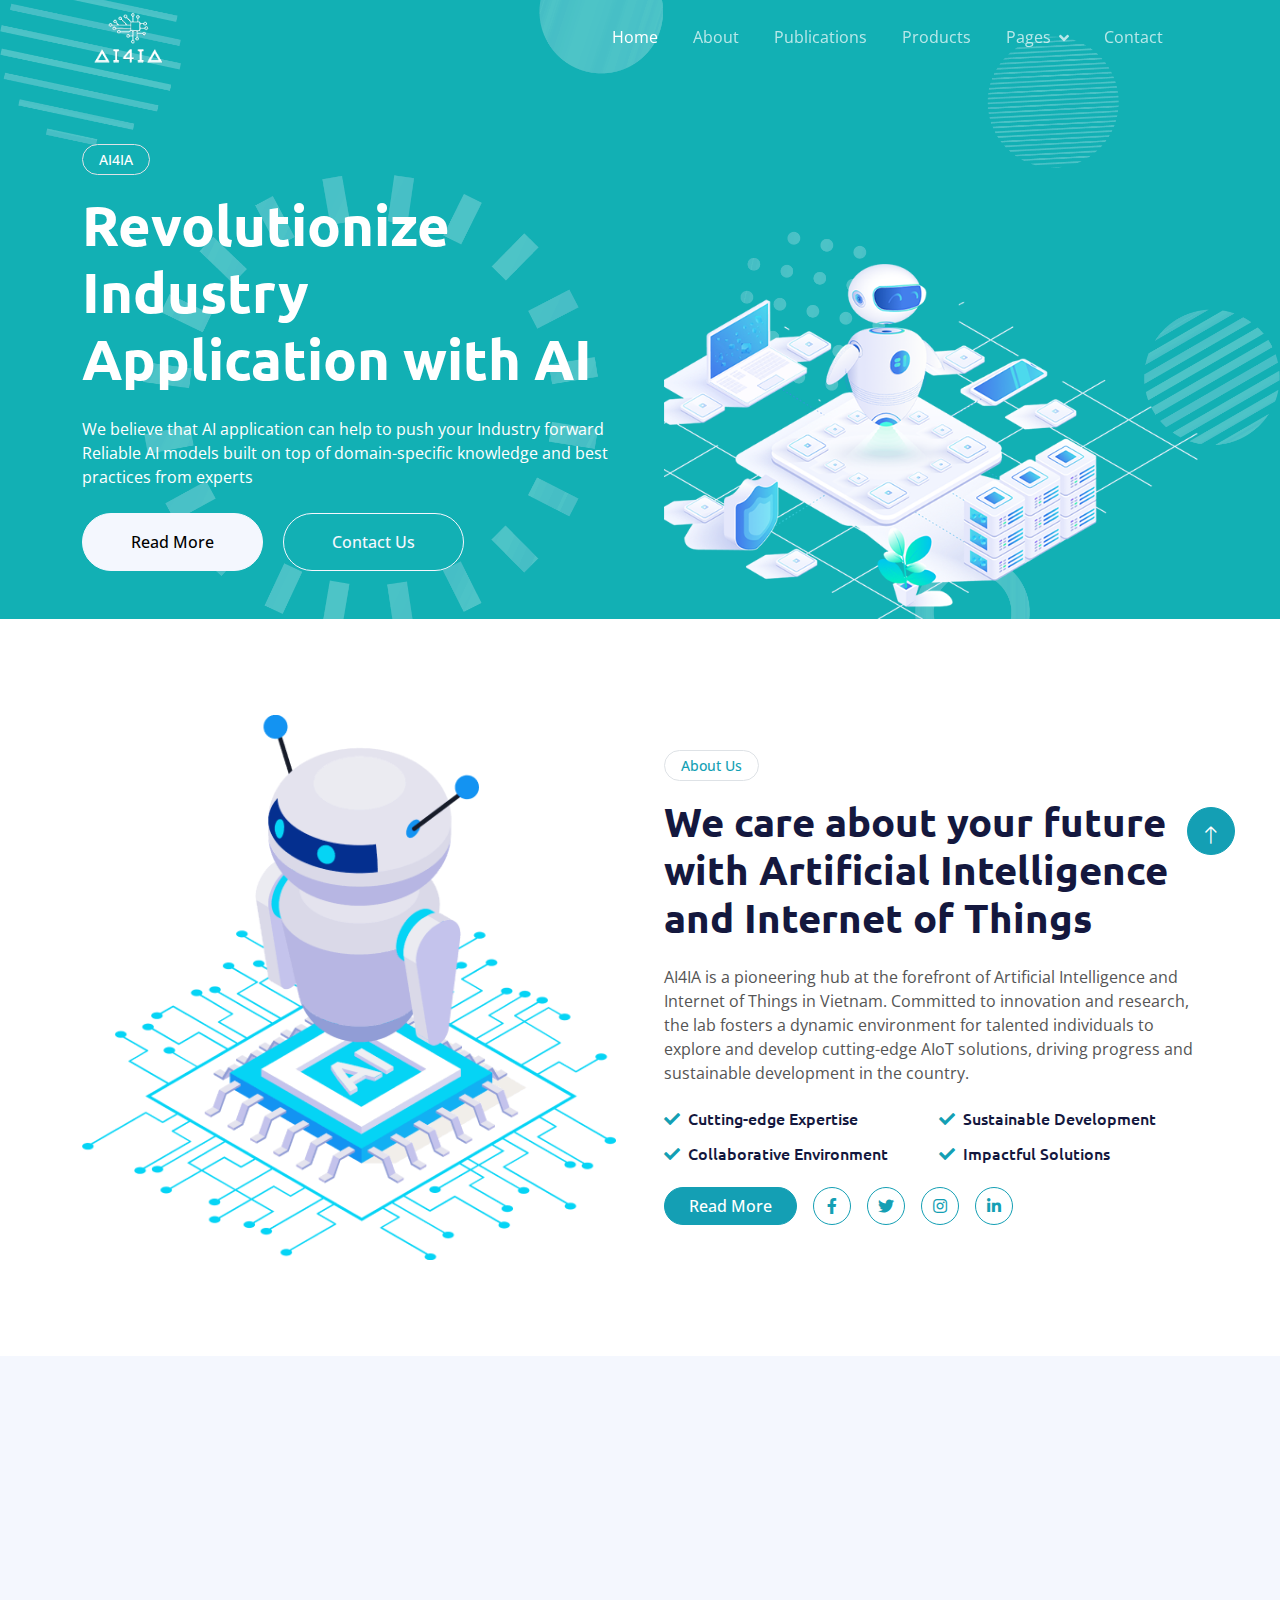
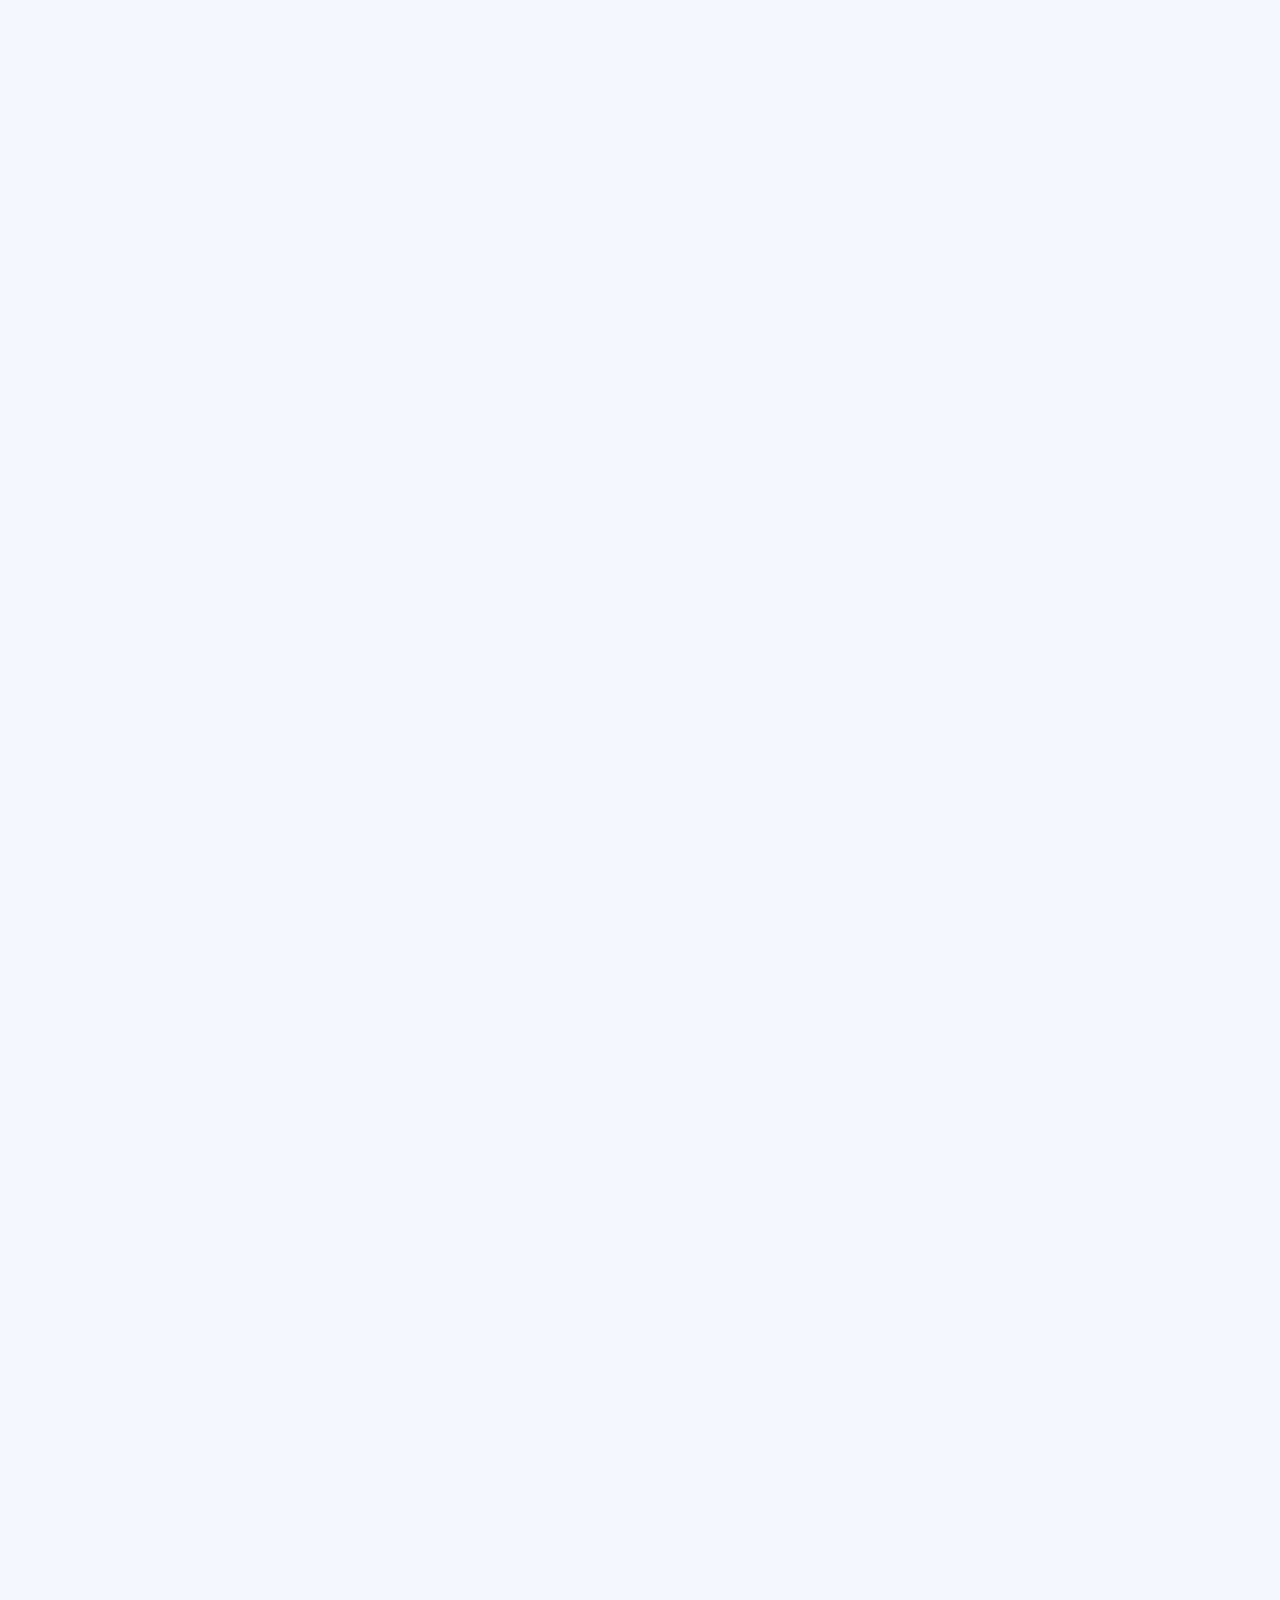
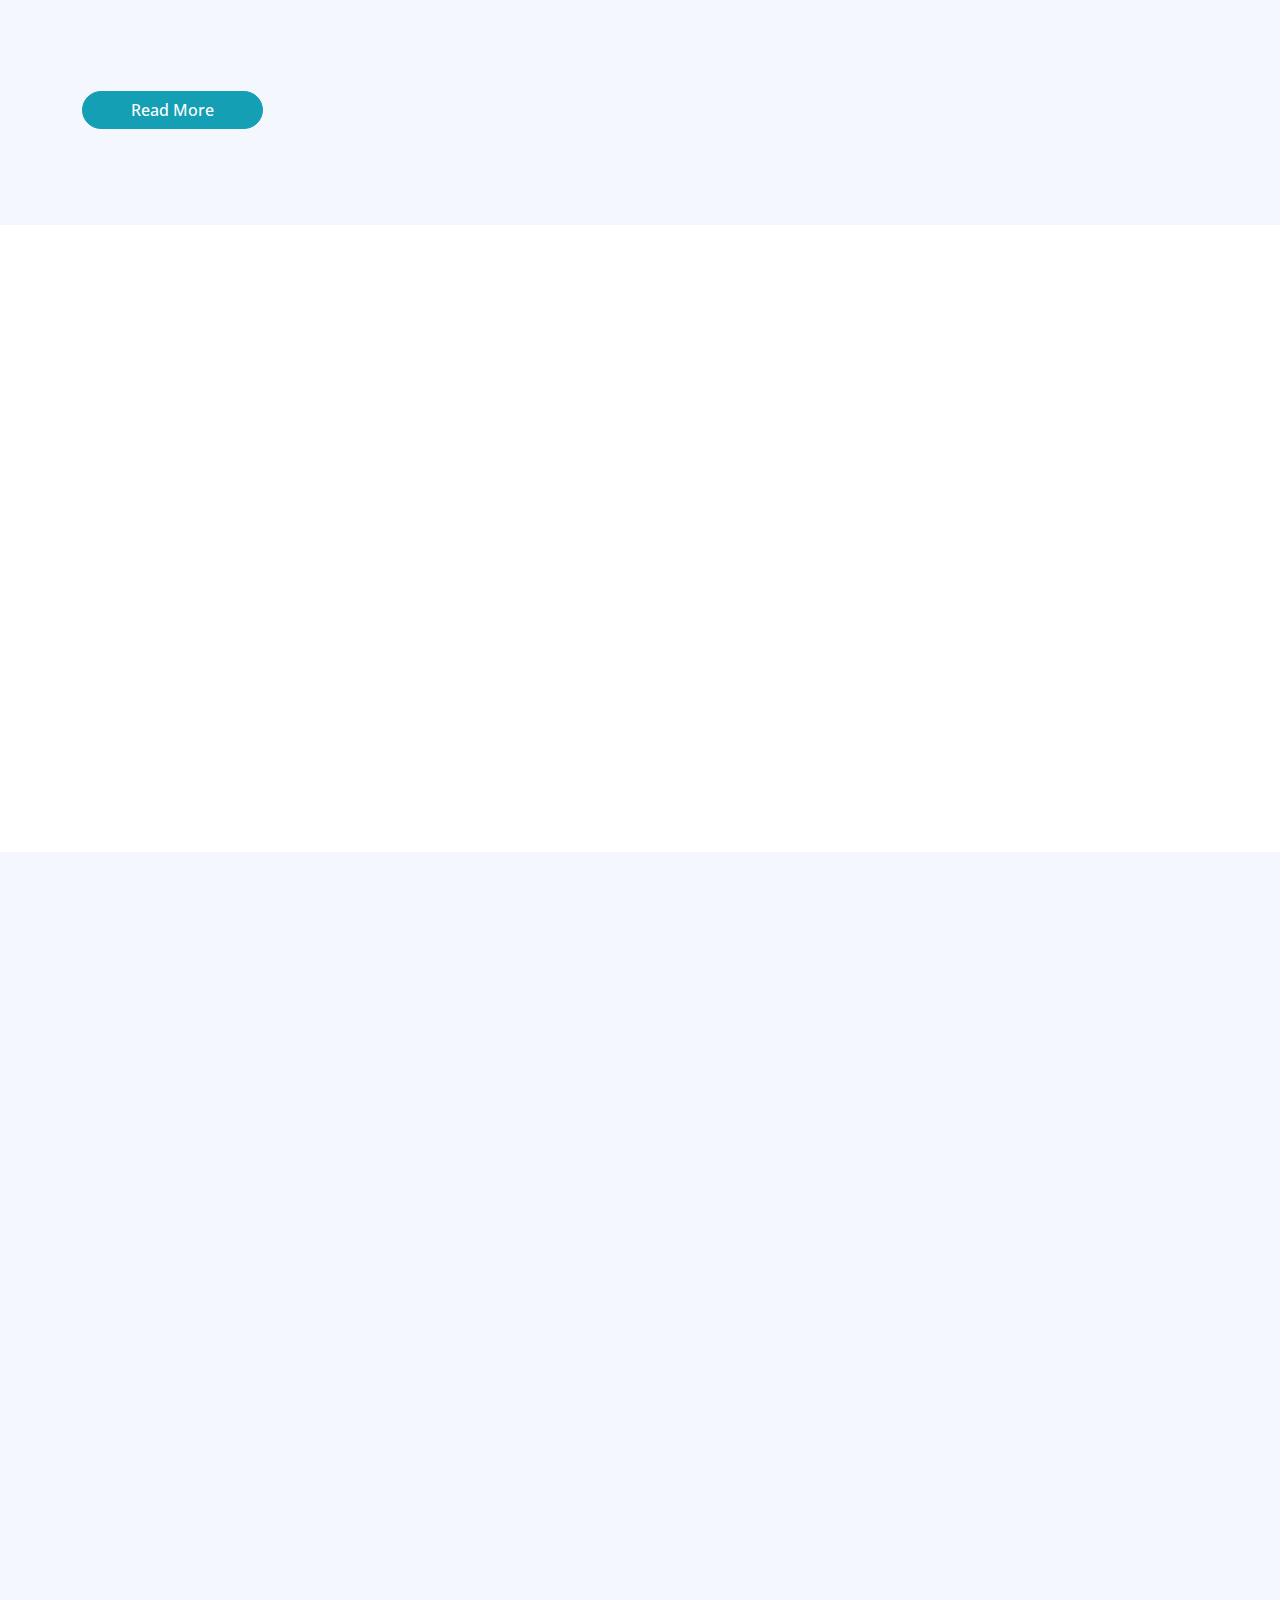
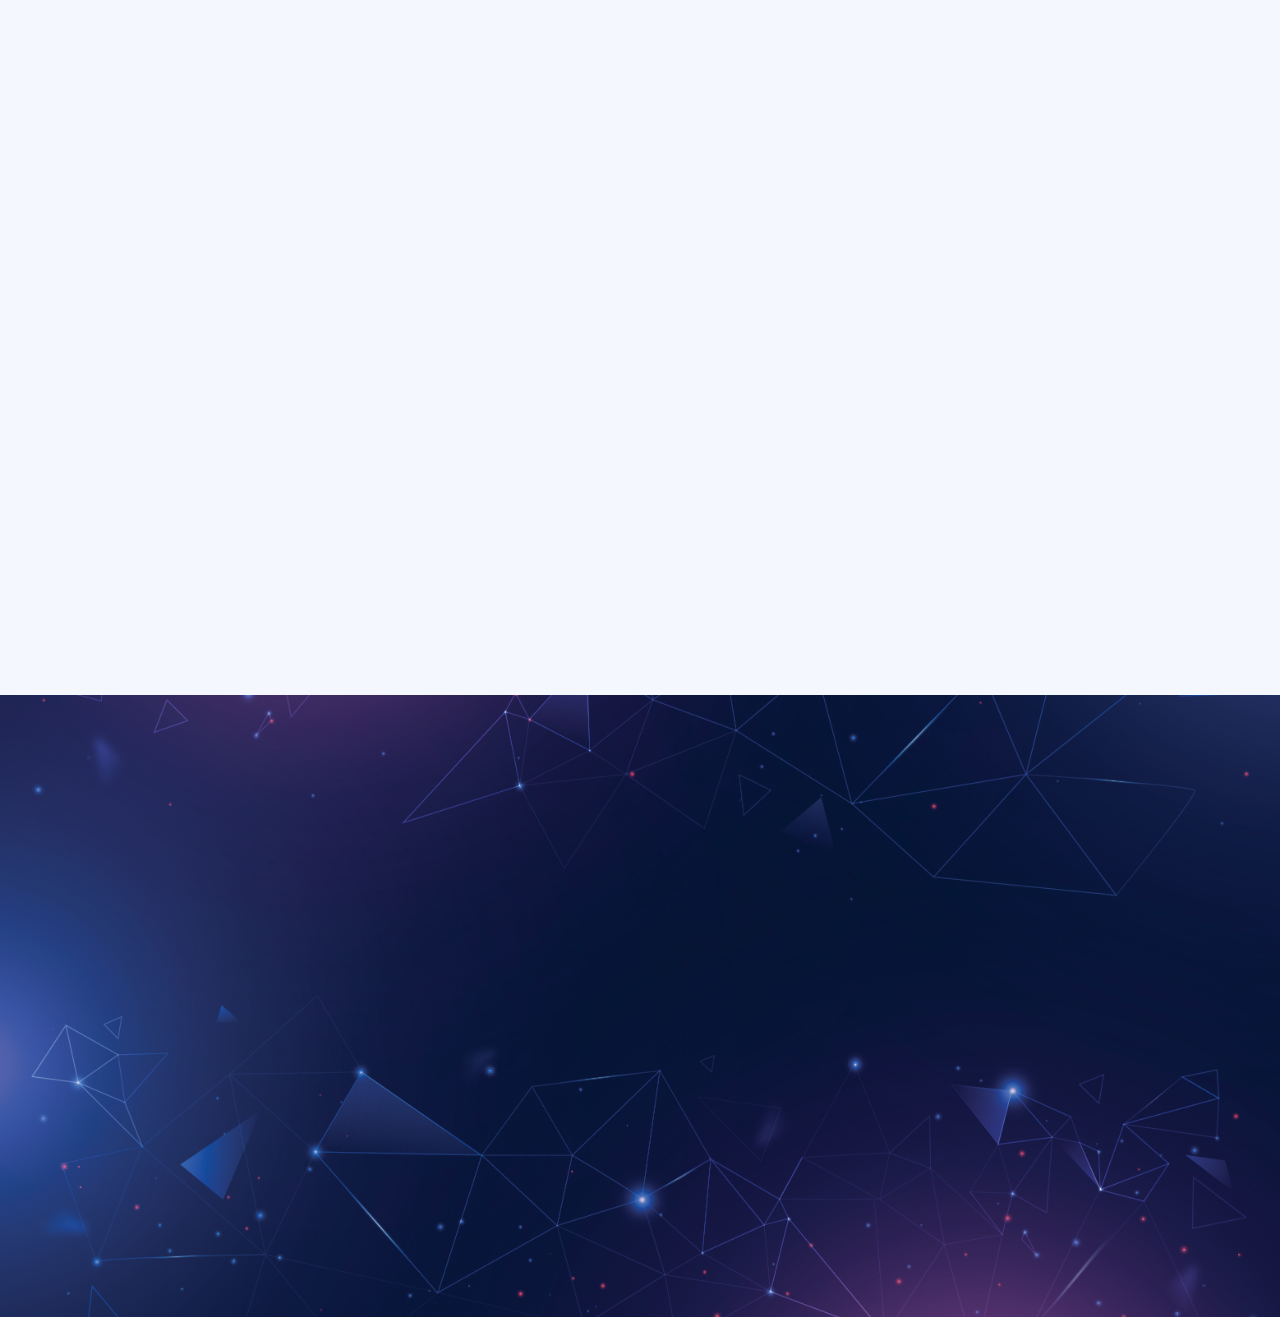
==== commit 5c49acdc: "update" ====
--- a/index.html
+++ b/index.html
@@ -620,11 +620,6 @@
    <div class="container-fluid bg-dark text-white-50 footer pt-5">
      <div class="container py-5">
        <div class="row g-5">
-		 <div class="col-md-9 col-lg-6 wow fadeIn" data-wow-delay="0.5s">
-         <div class="map-responsive">
-						 <iframe src="https://www.google.com/maps/embed?pb=!1m18!1m12!1m3!1d3918.257554874999!2d106.79103617587693!3d10.868004857496148!2m3!1f0!2f0!3f0!3m2!1i1024!2i768!4f13.1!3m3!1m2!1s0x317527510de18227%3A0x9a5430ba095b1dd3!2sAI4IA!5e0!3m2!1sen!2s!4v1691072691499!5m2!1sen!2s" width="400" height="400" frameborder="0" style="border:0; width: 100%;" allowfullscreen="" loading="lazy" ></iframe>
-					  	</div>
-         </div>
          <div class="col-md-6 col-lg-3 wow fadeIn" data-wow-delay="0.1s">
            <a href="index.html" class="d-inline-block mb-3">
              <img class="img-fluid" src="img/Logo_AIoT.png">
@@ -659,6 +654,11 @@
              </a>
            </div>
          </div>
+		 <div class="col-md-9 col-lg-6 wow fadeIn" data-wow-delay="0.5s">
+         <div class="map-responsive">
+						 <iframe src="https://www.google.com/maps/embed?pb=!1m18!1m12!1m3!1d3918.257554874999!2d106.79103617587693!3d10.868004857496148!2m3!1f0!2f0!3f0!3m2!1i1024!2i768!4f13.1!3m3!1m2!1s0x317527510de18227%3A0x9a5430ba095b1dd3!2sAI4IA!5e0!3m2!1sen!2s!4v1691072691499!5m2!1sen!2s" width="400" height="400" frameborder="0" style="border:0; width: 100%;" allowfullscreen="" loading="lazy" ></iframe>
+					  	</div>
+         </div>
        </div>
      </div>
      <div class="container wow fadeIn" data-wow-delay="0.1s">
--- a/css/style.css
+++ b/css/style.css
@@ -469,7 +469,7 @@
 /*** Footer ***/
 .footer {
     background: url(../img/footer.png) center center no-repeat;
-    background-size: contain;
+    background-size: cover;
 }
 
 .footer .btn.btn-social {
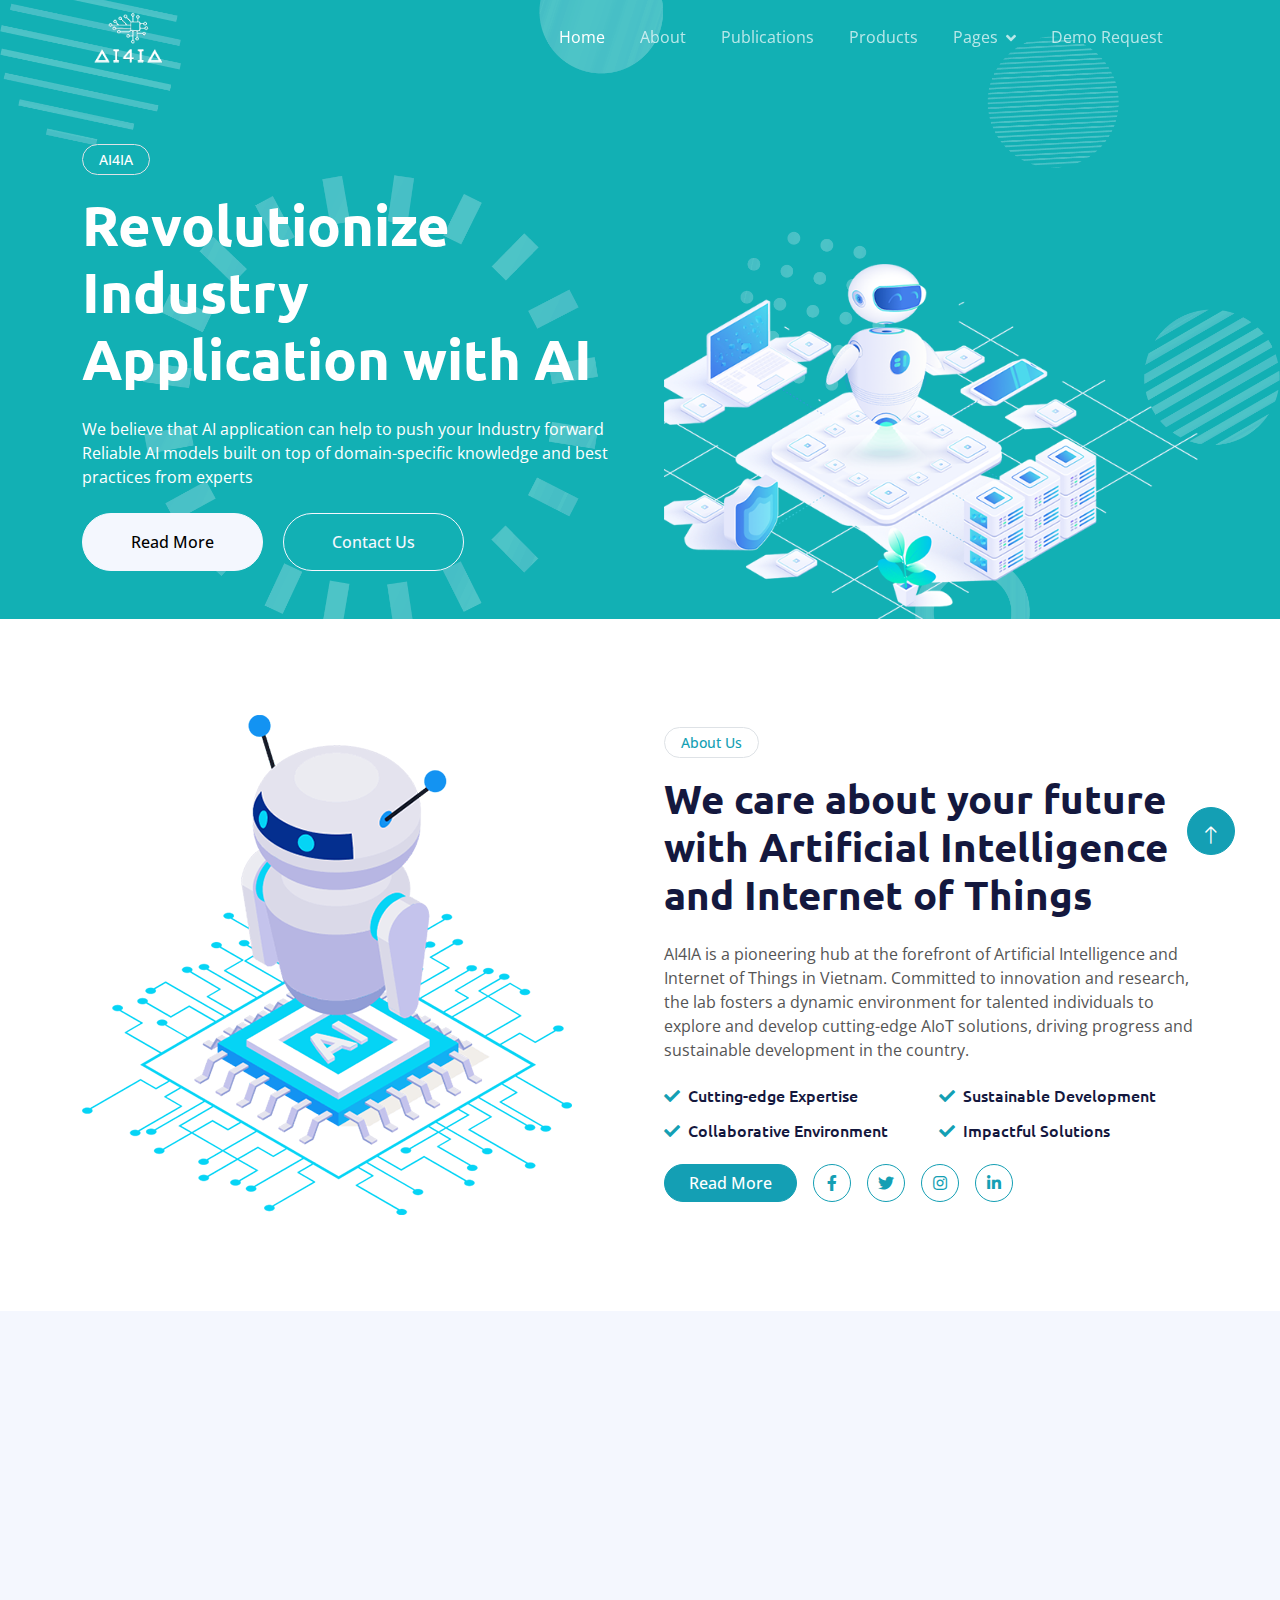
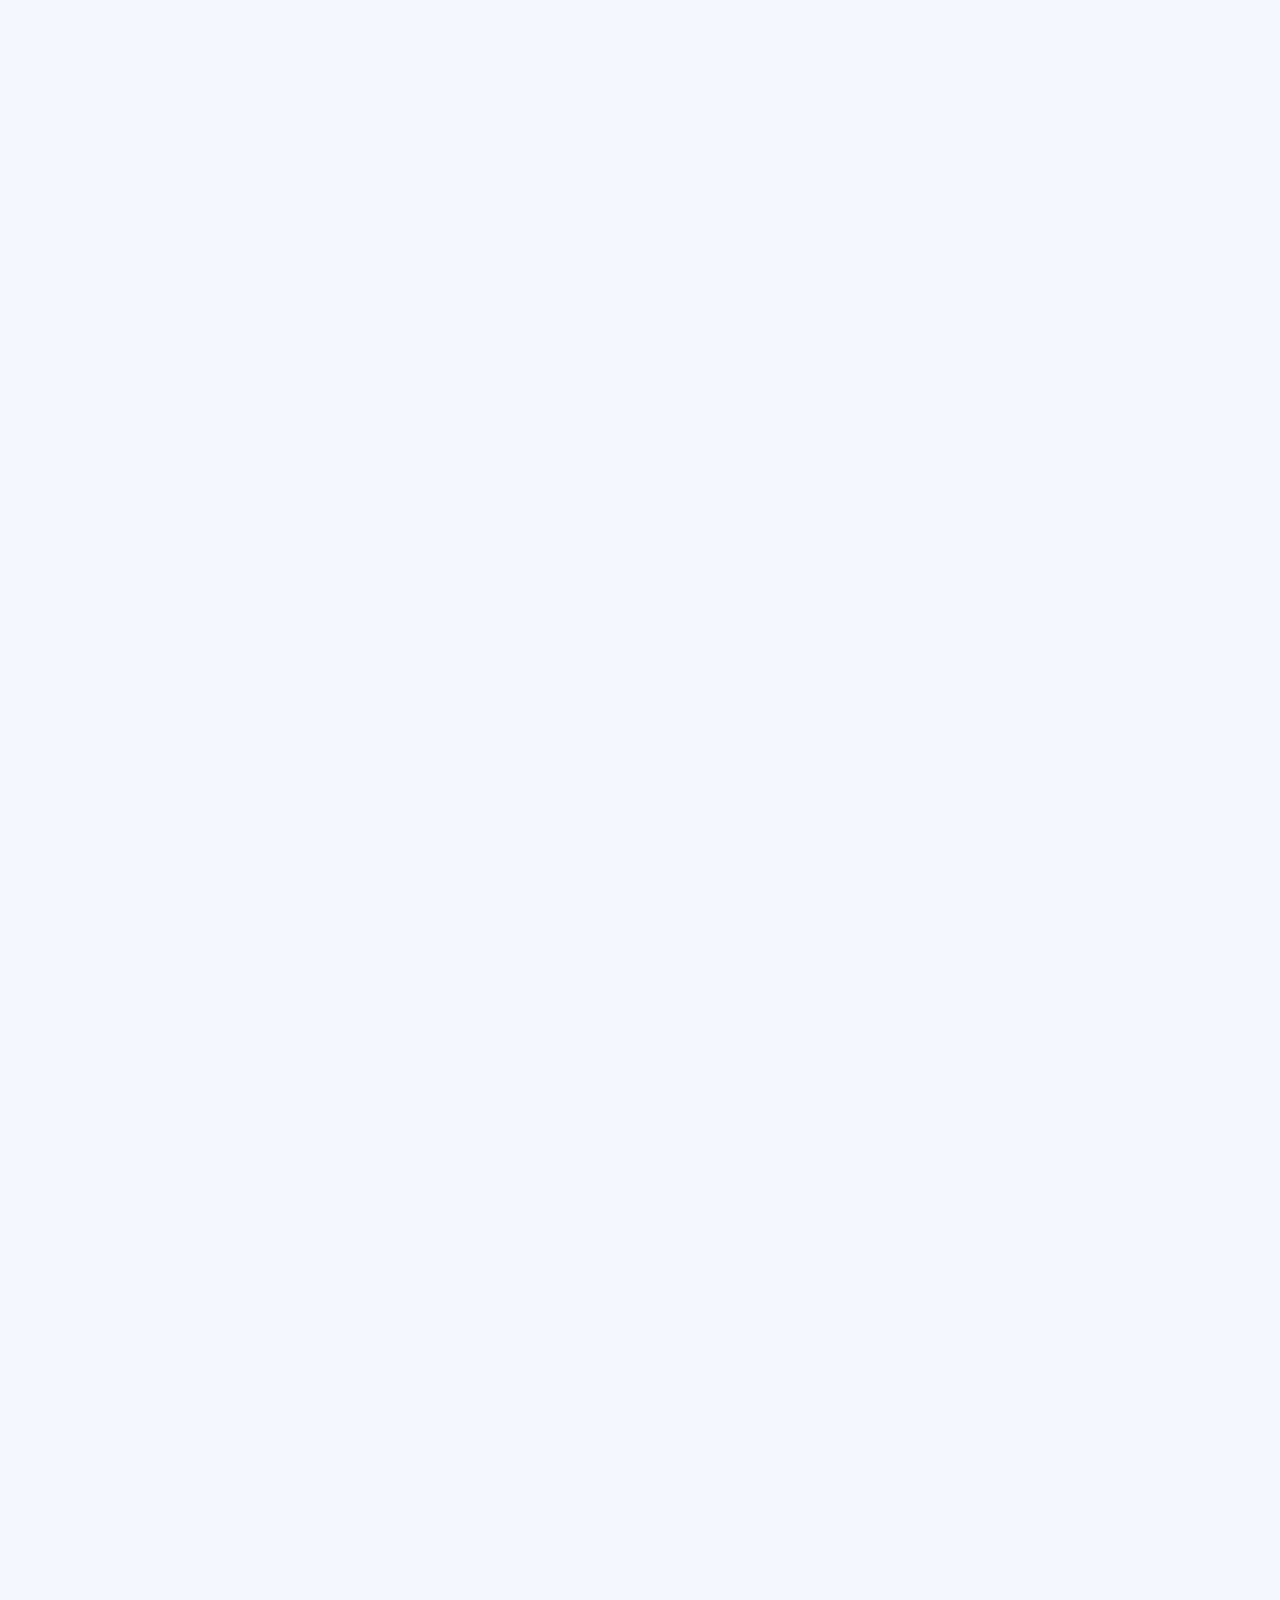
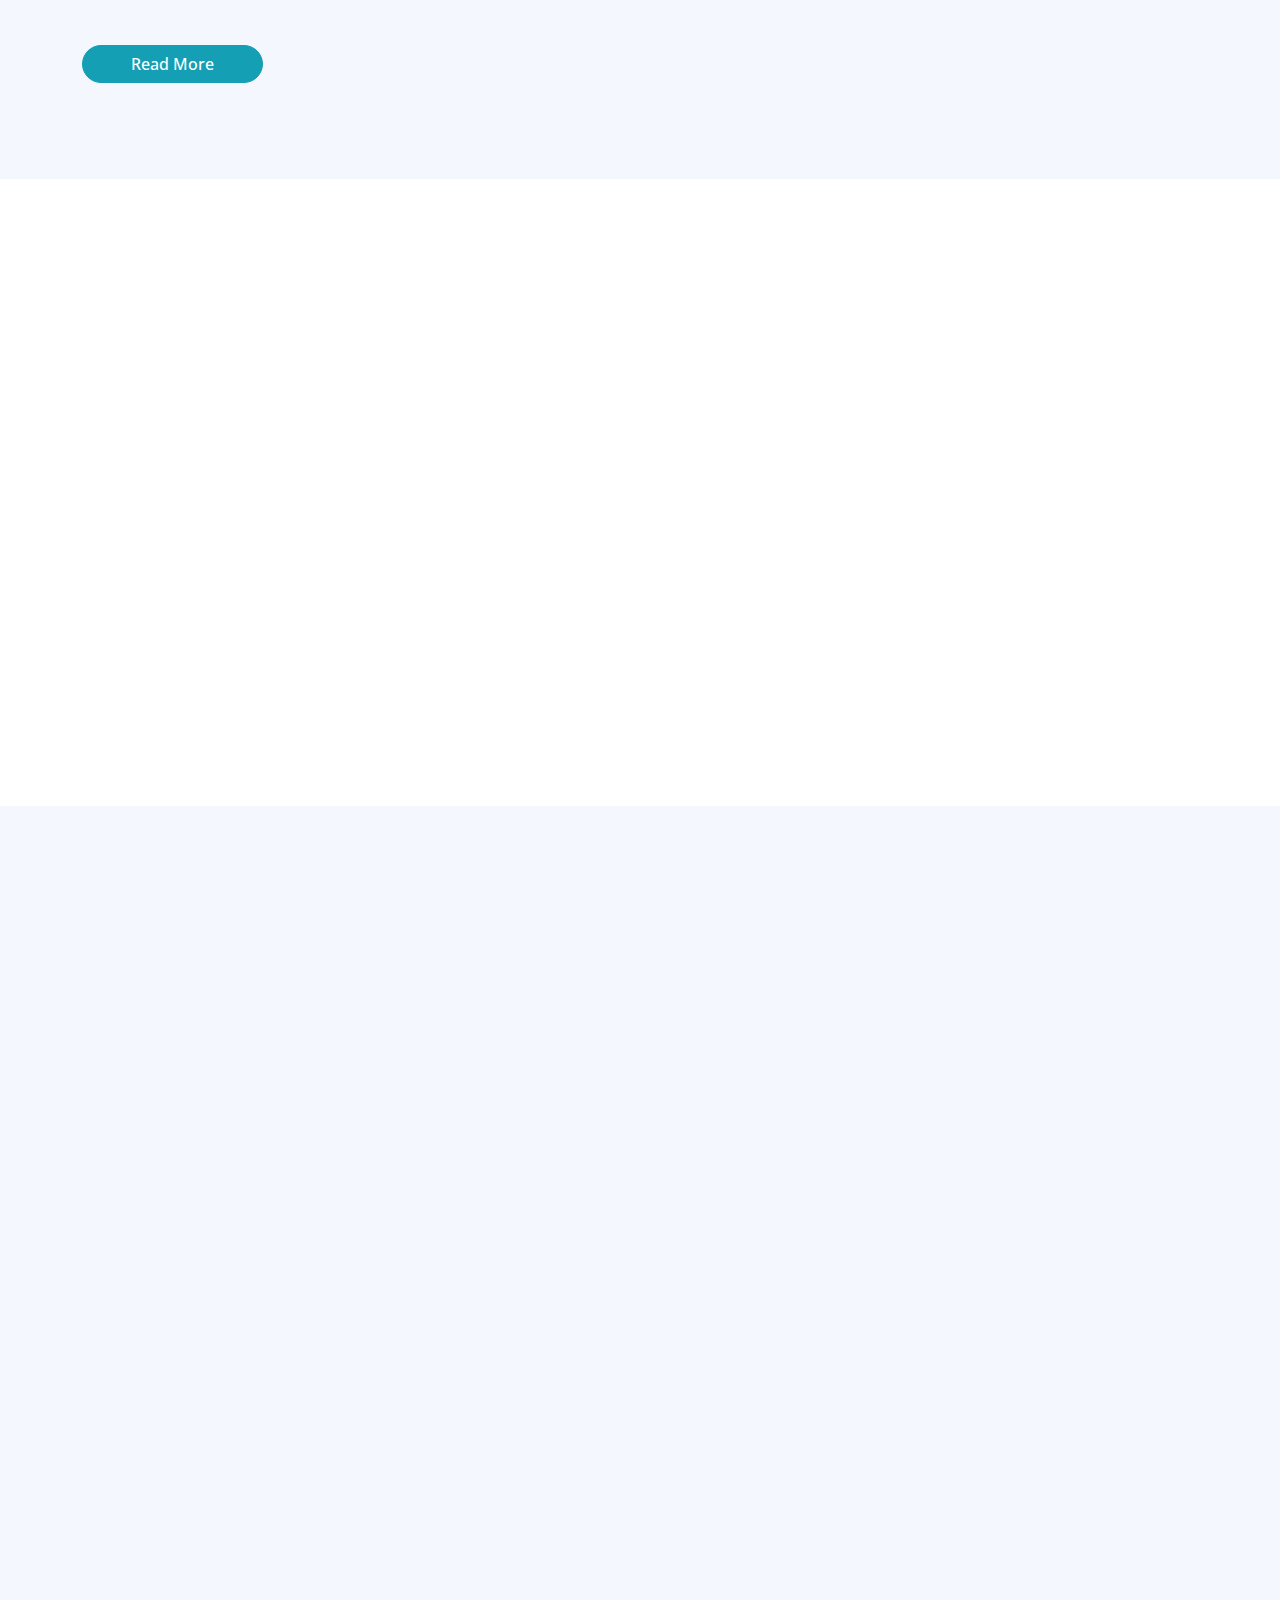
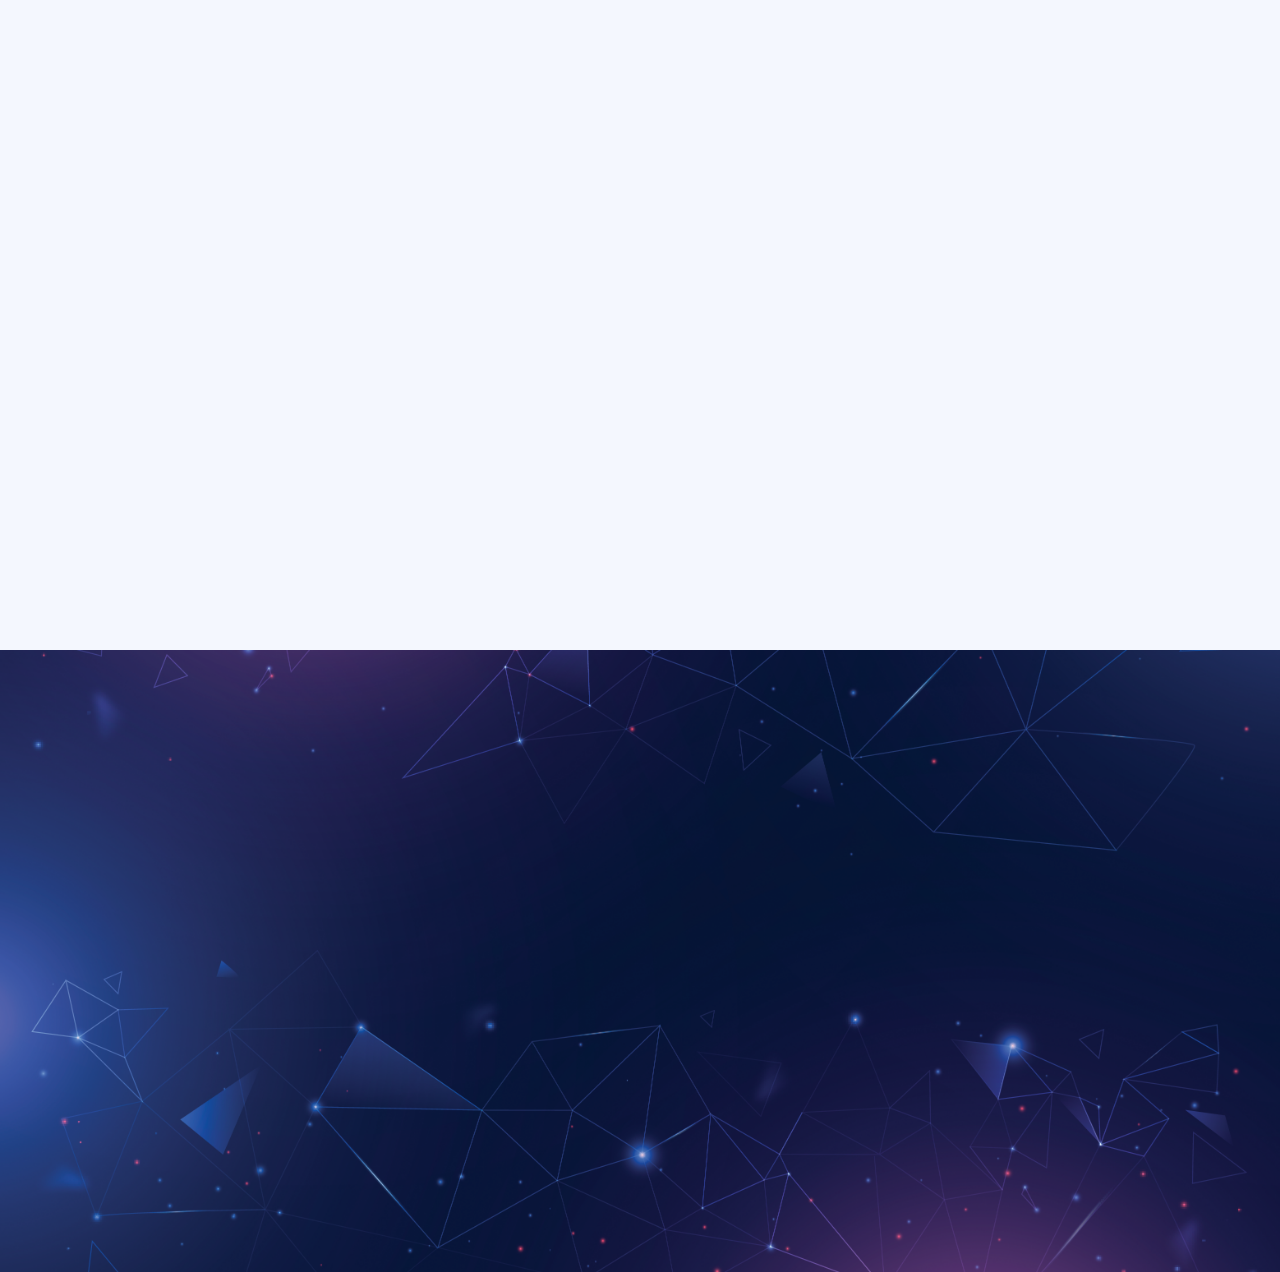
==== commit fd3e4480: "update" ====
--- a/index.html
+++ b/index.html
@@ -66,12 +66,12 @@
 <!--                             <a href="team.html" class="dropdown-item">Our Team</a>-->
 <!--                                <a href="faq.html" class="dropdown-item">FAQs</a>-->
                                 <a href="testimonial.html" class="dropdown-item">Testimonial</a>
-                                <a href="demo.html" class="dropdown-item">Demo Request</a>
+                                <a href="contact.html" class="dropdown-item">Contact</a>
                                 <a href="photos.html" class="dropdown-item">Photo Gallery</a>
 <!--                                <a href="404.html" class="dropdown-item">404 Page</a>-->
                             </div>
                         </div>
-                        <a href="contact.html" class="nav-item nav-link">Contact</a>
+                        <a href="demo.html" class="nav-item nav-link">Demo Request</a>
                     </div>
 <!--
                     <butaton type="button" class="btn text-white p-0 d-none d-lg-block" data-bs-toggle="modal"
